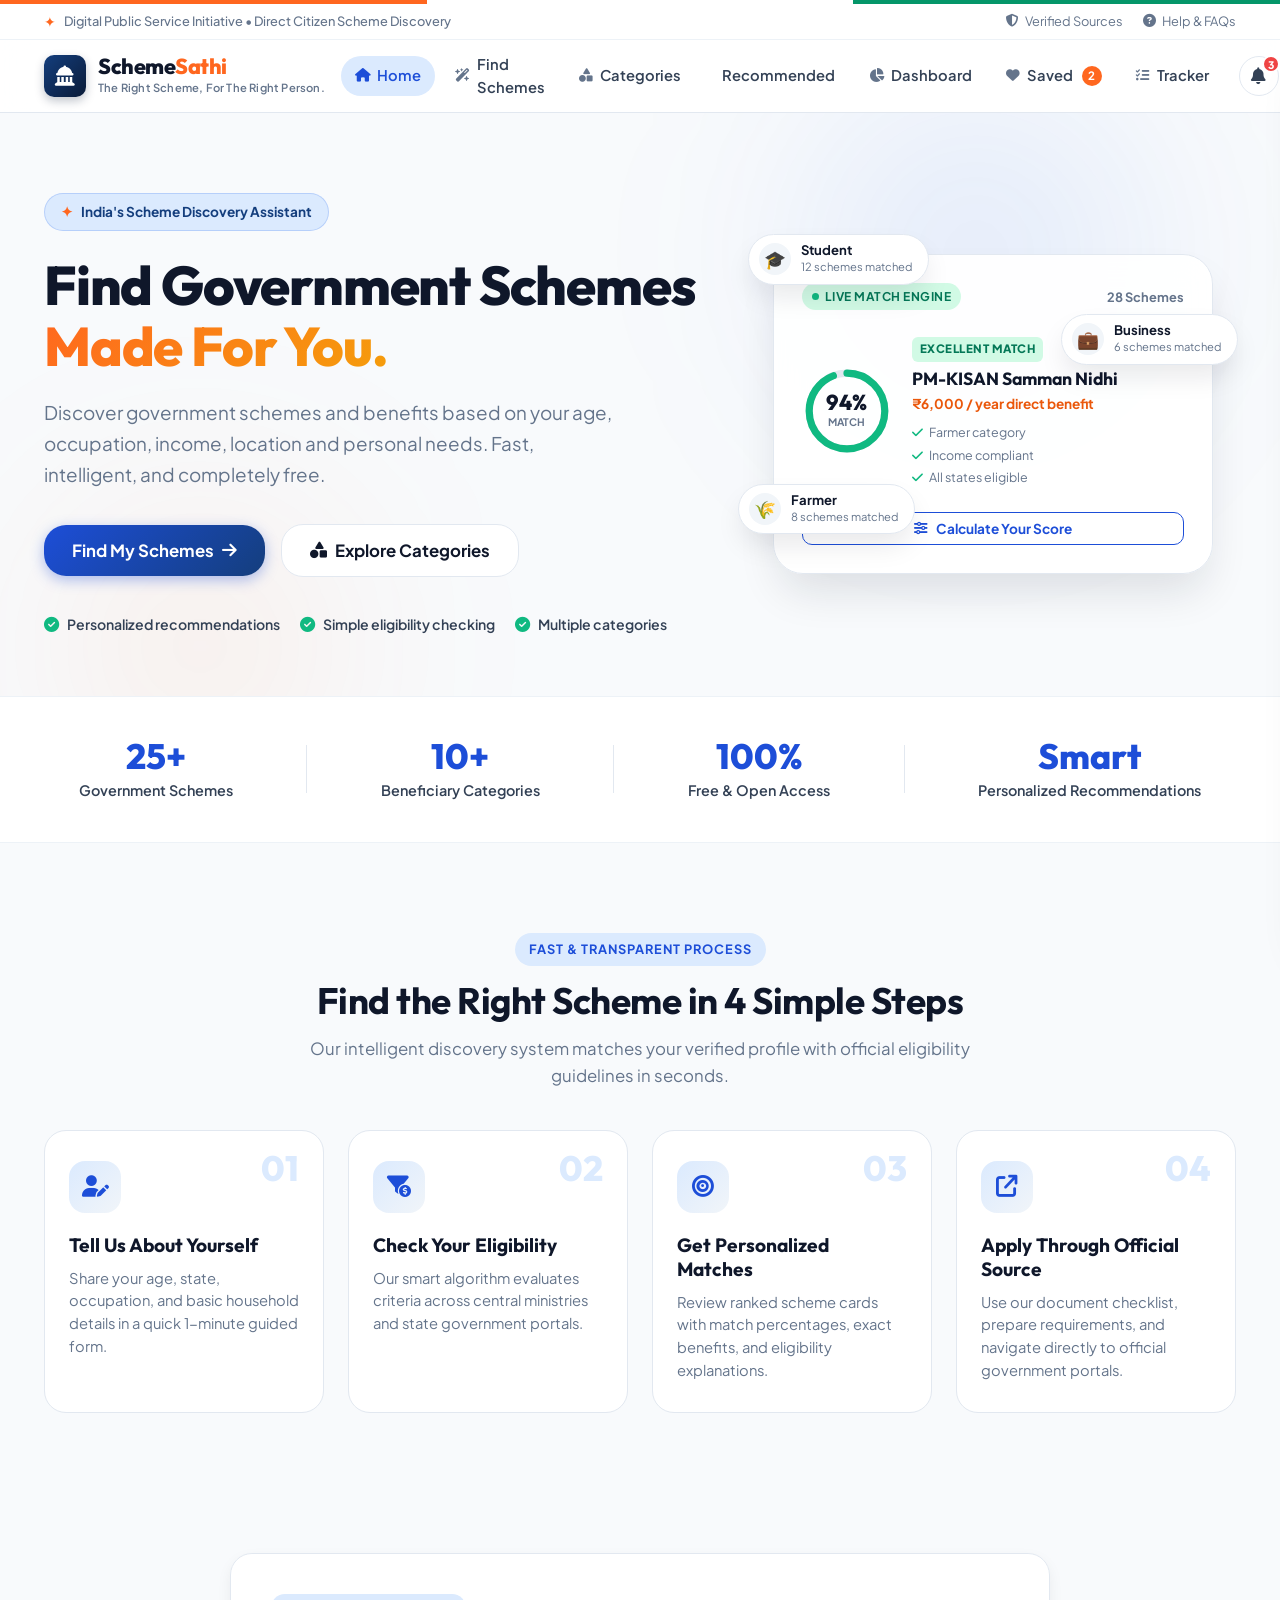
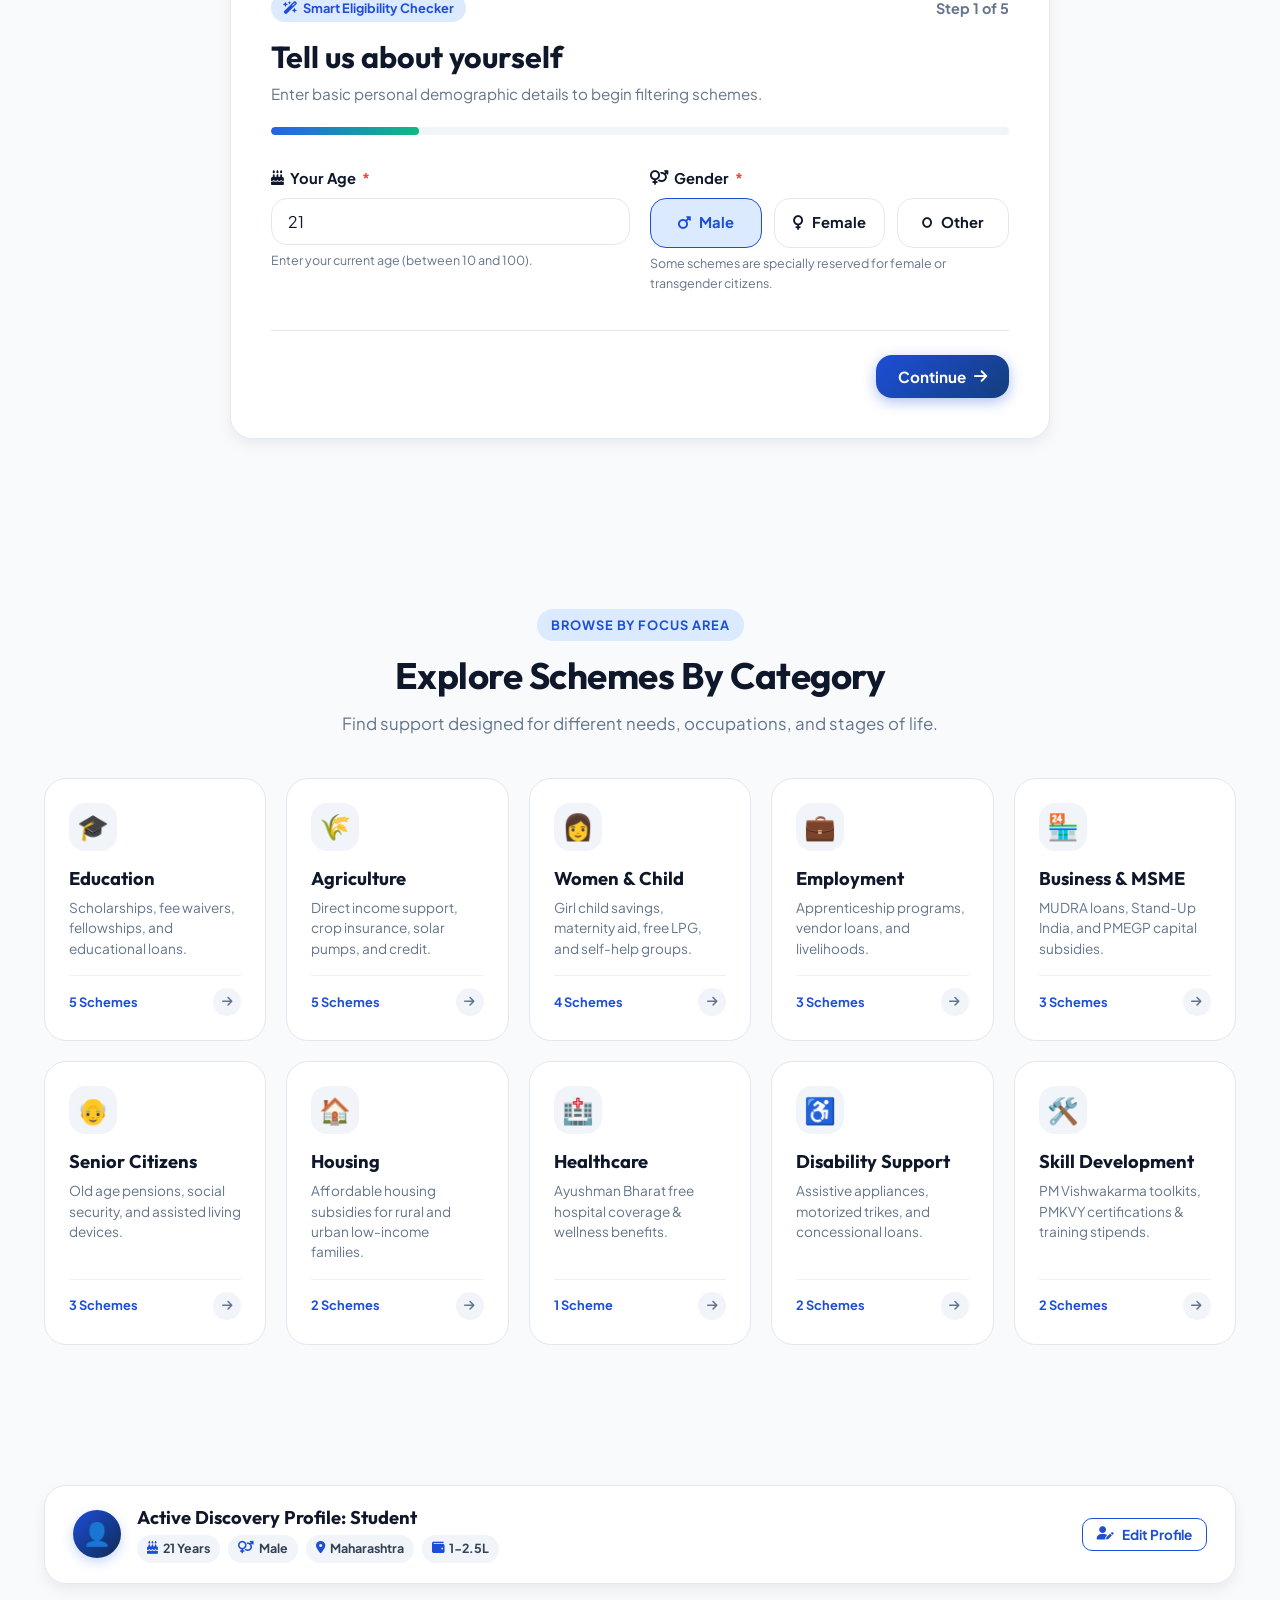
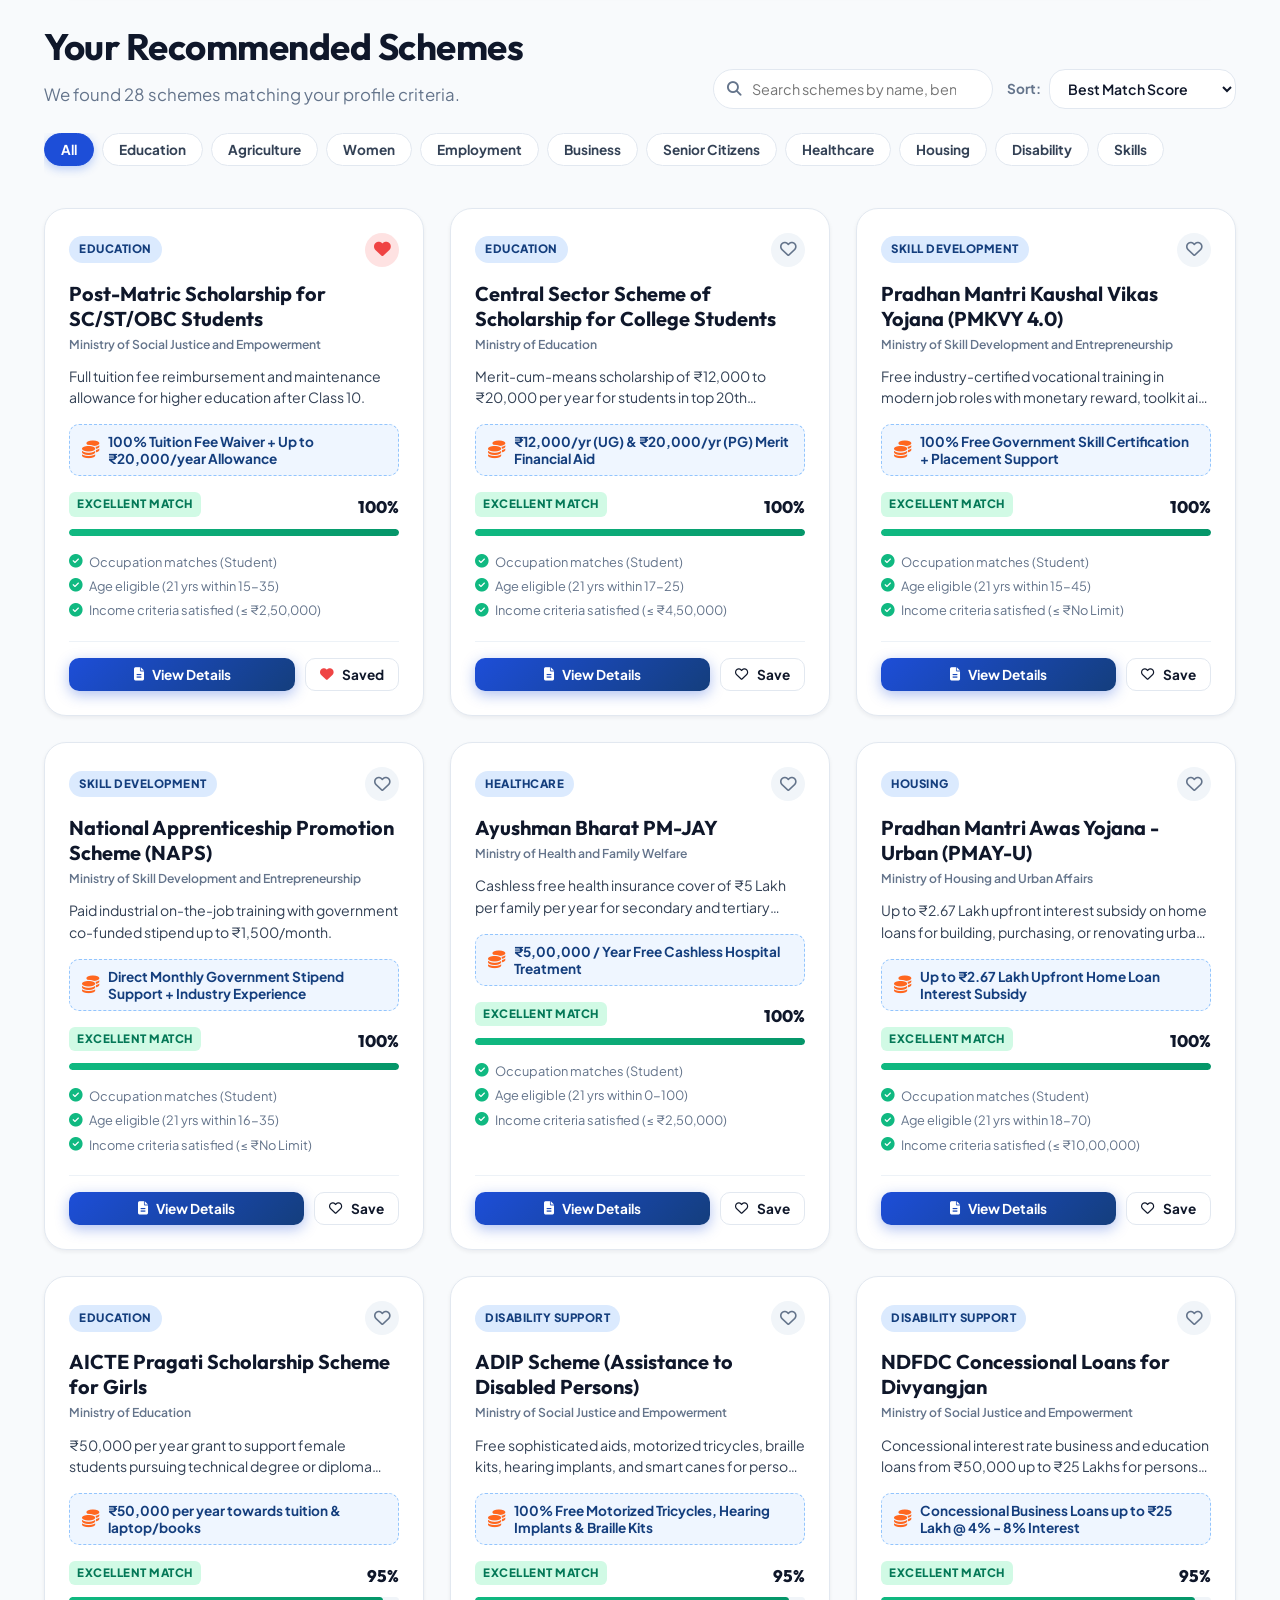
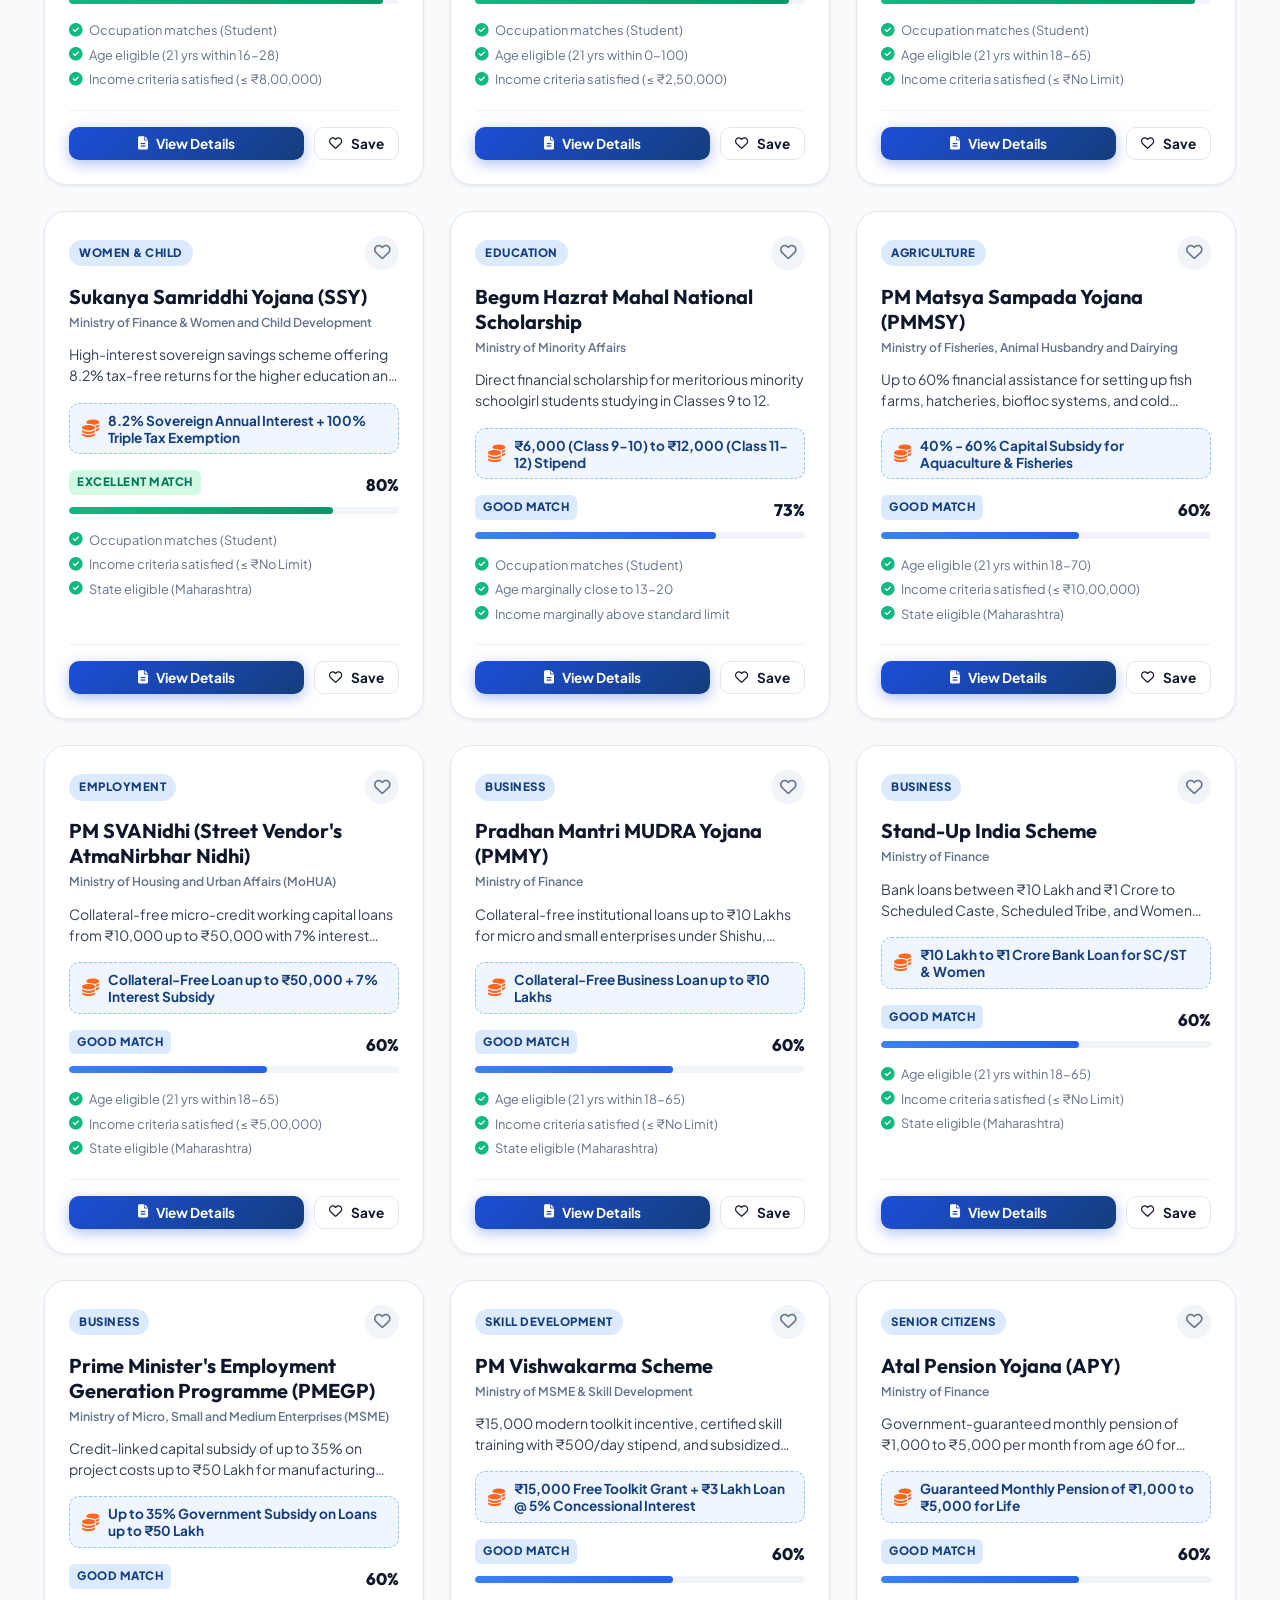
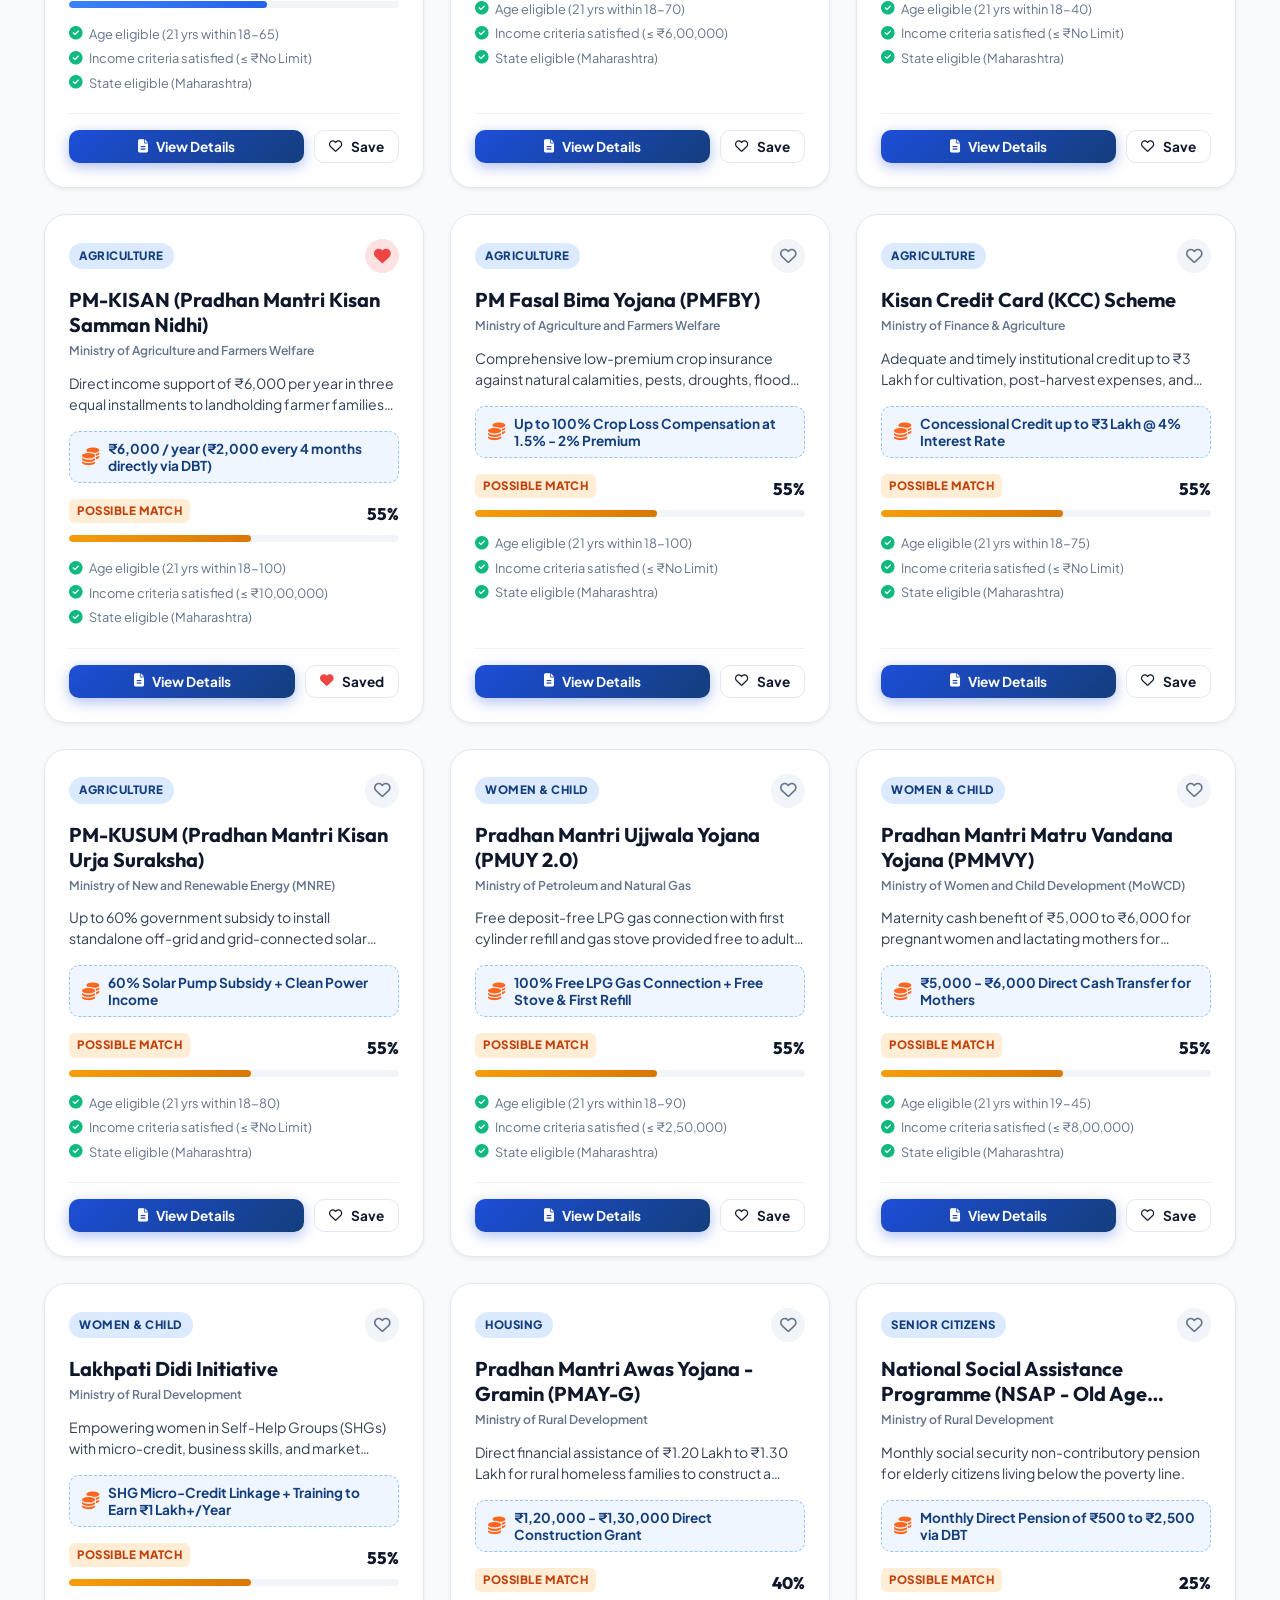
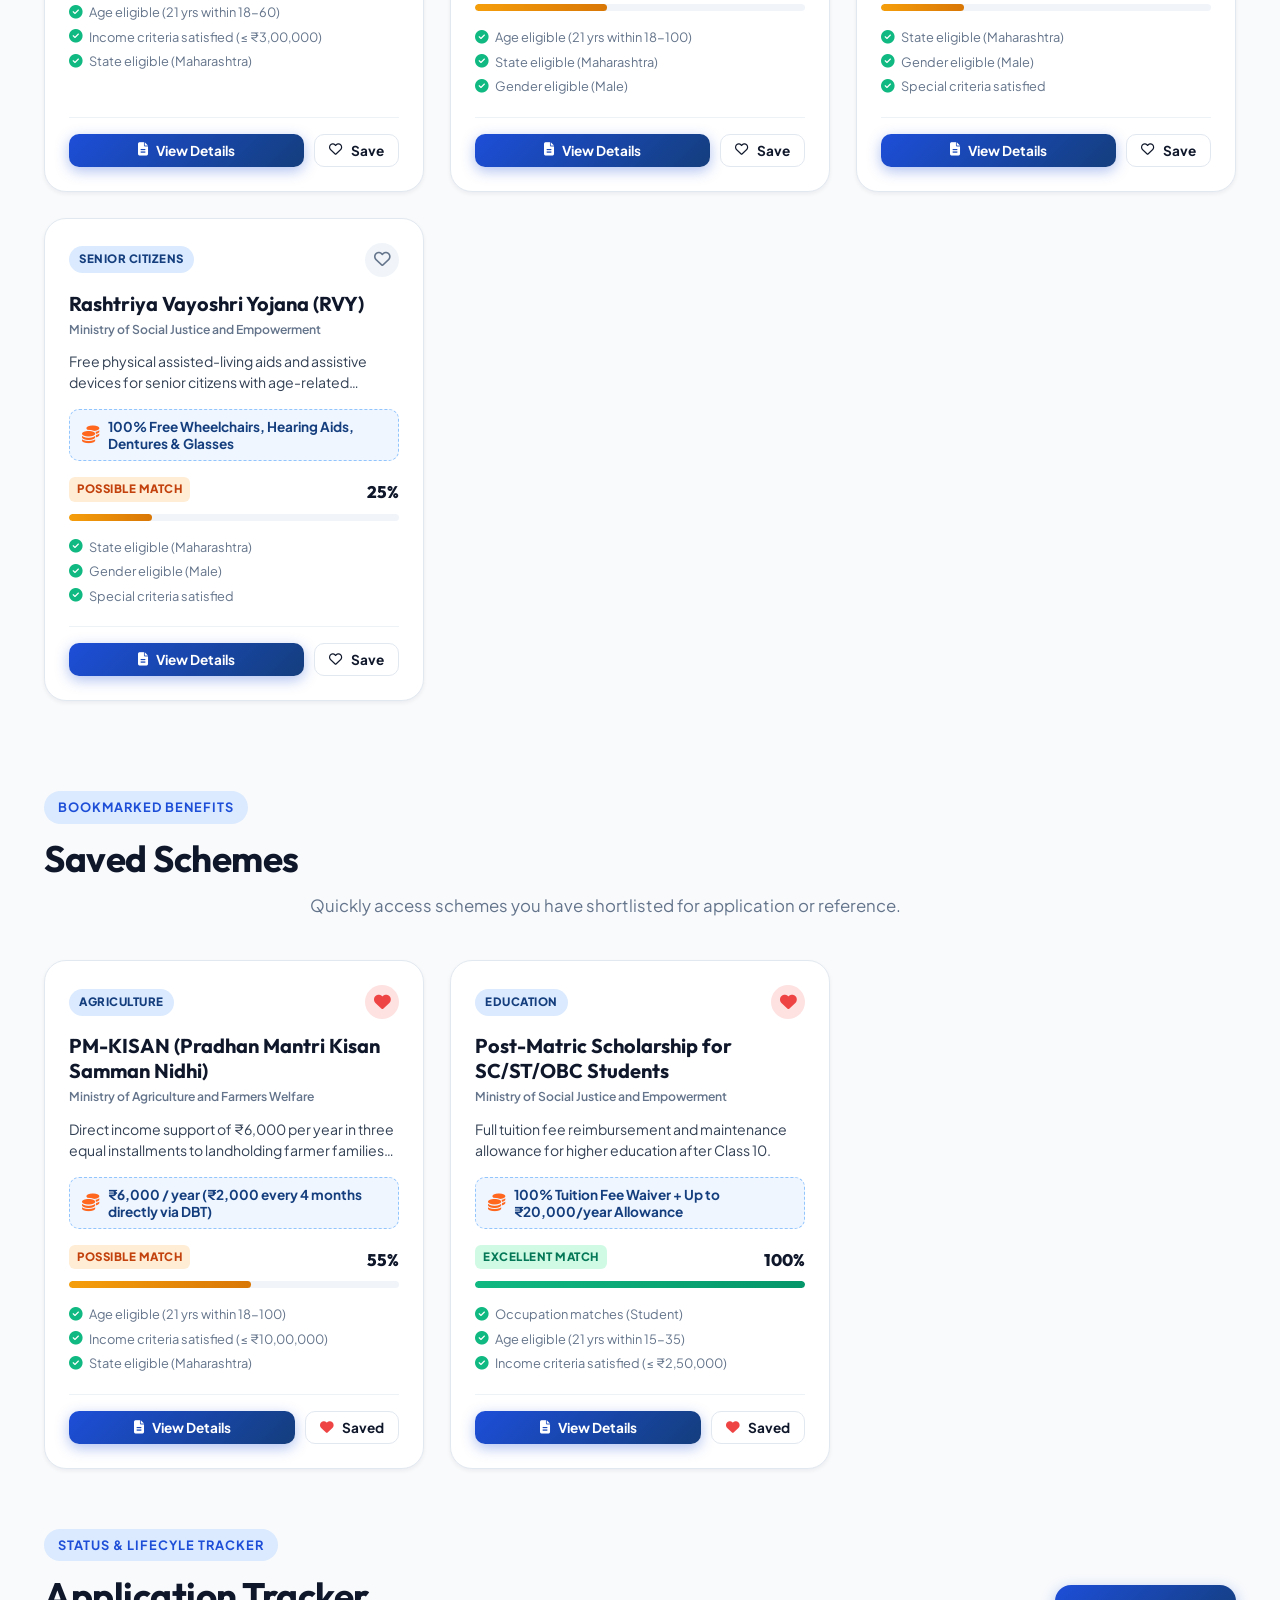
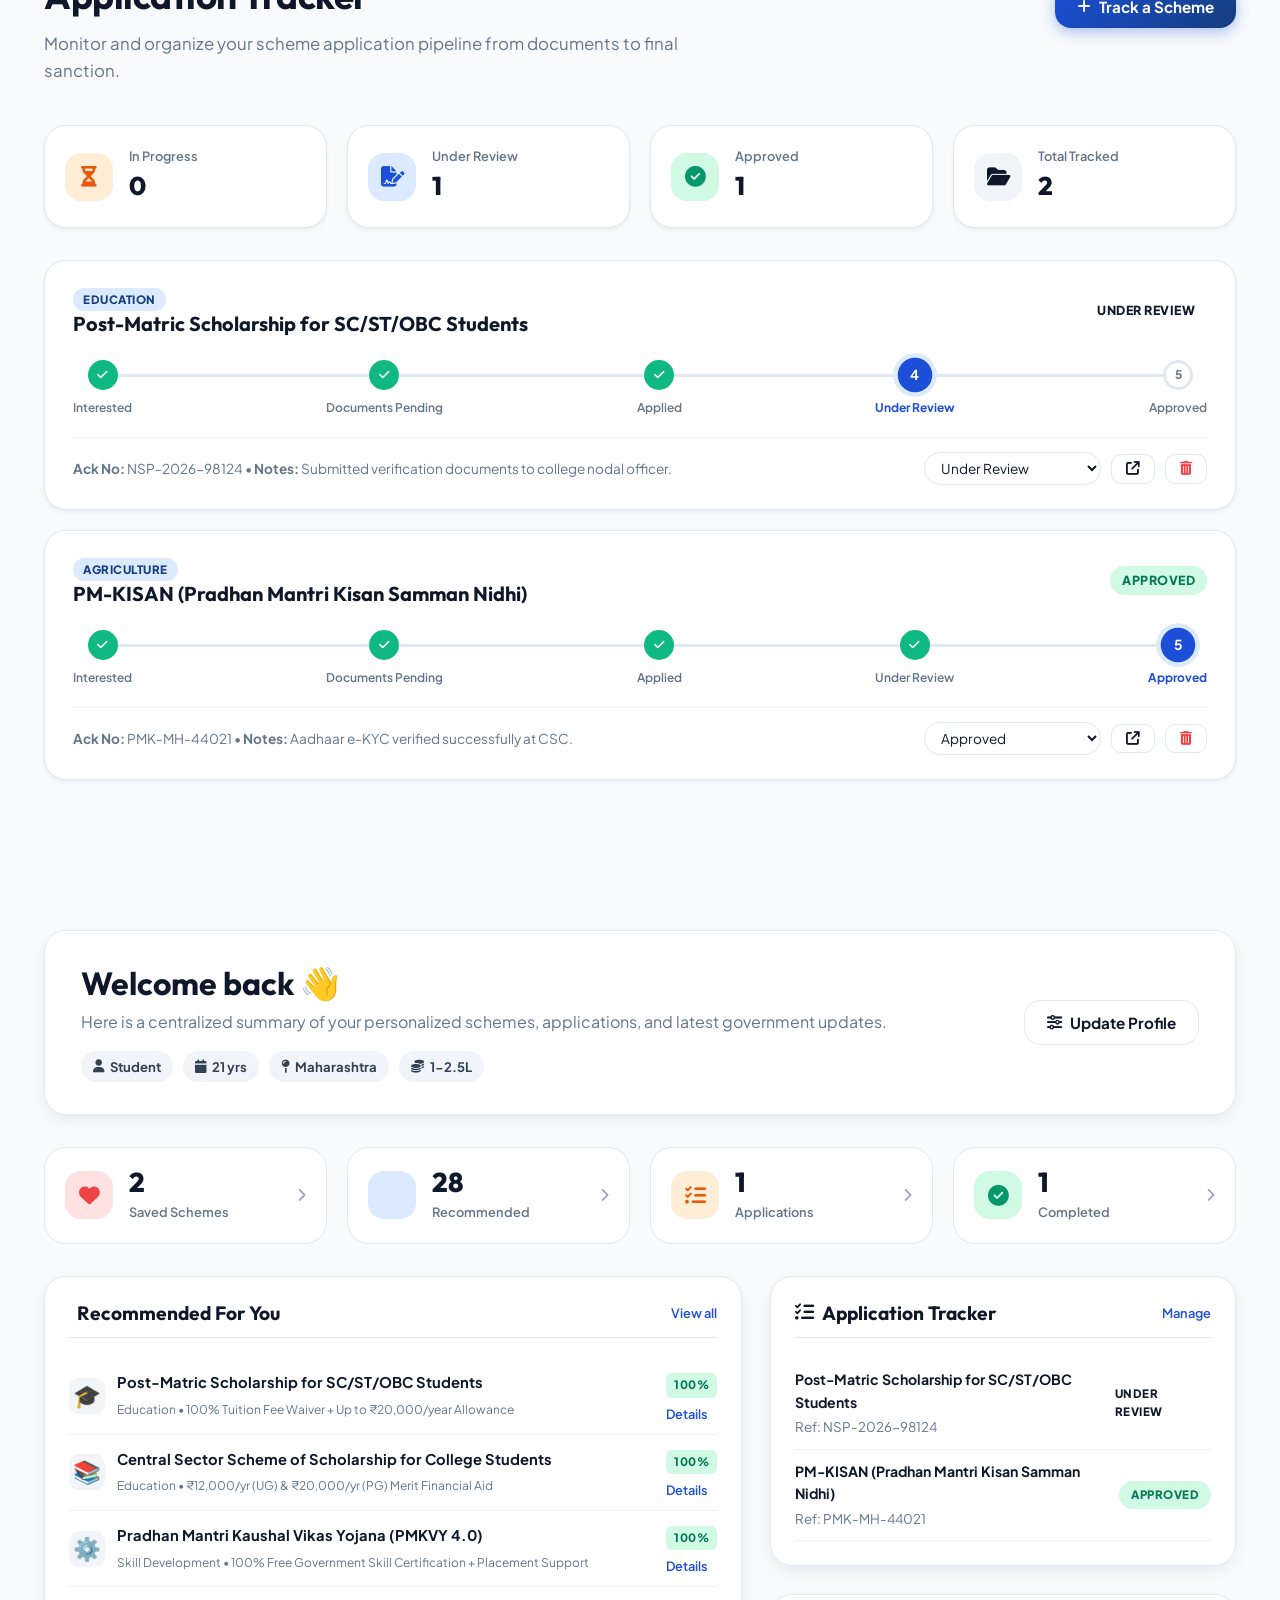
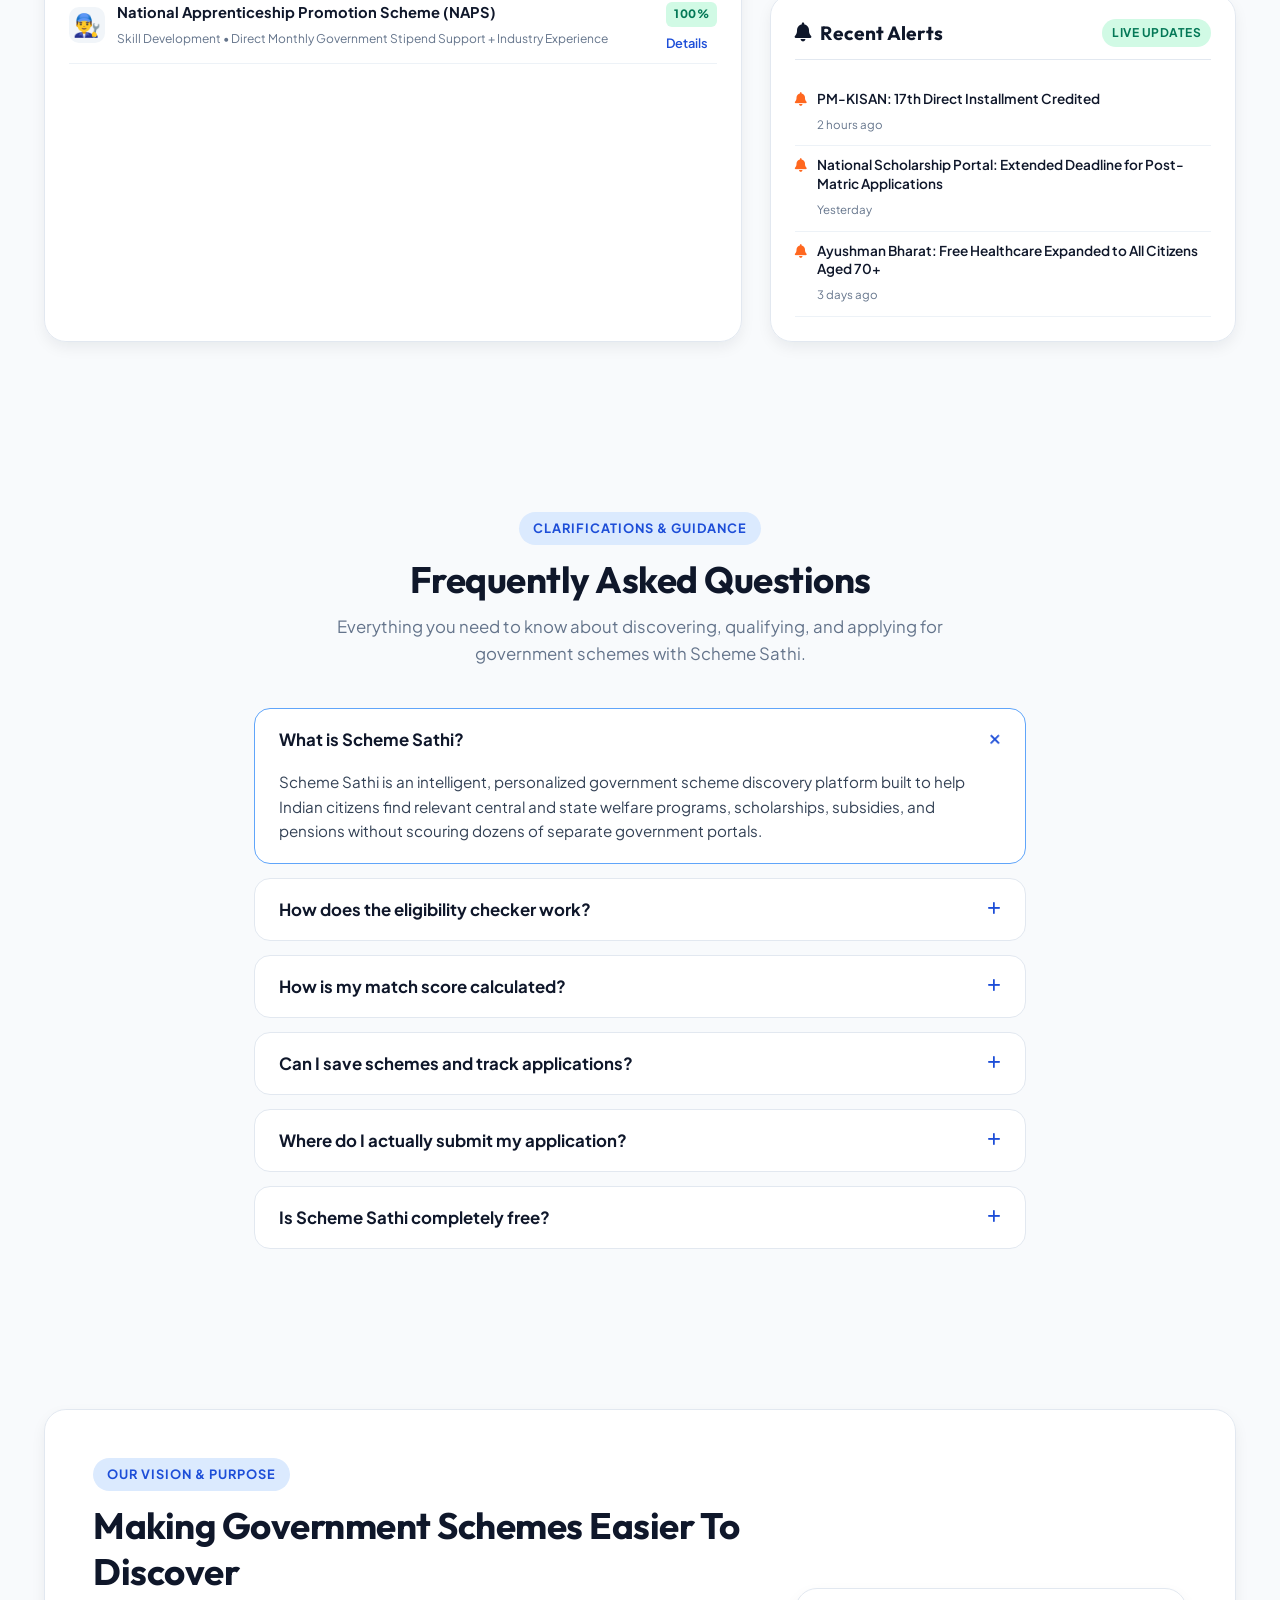
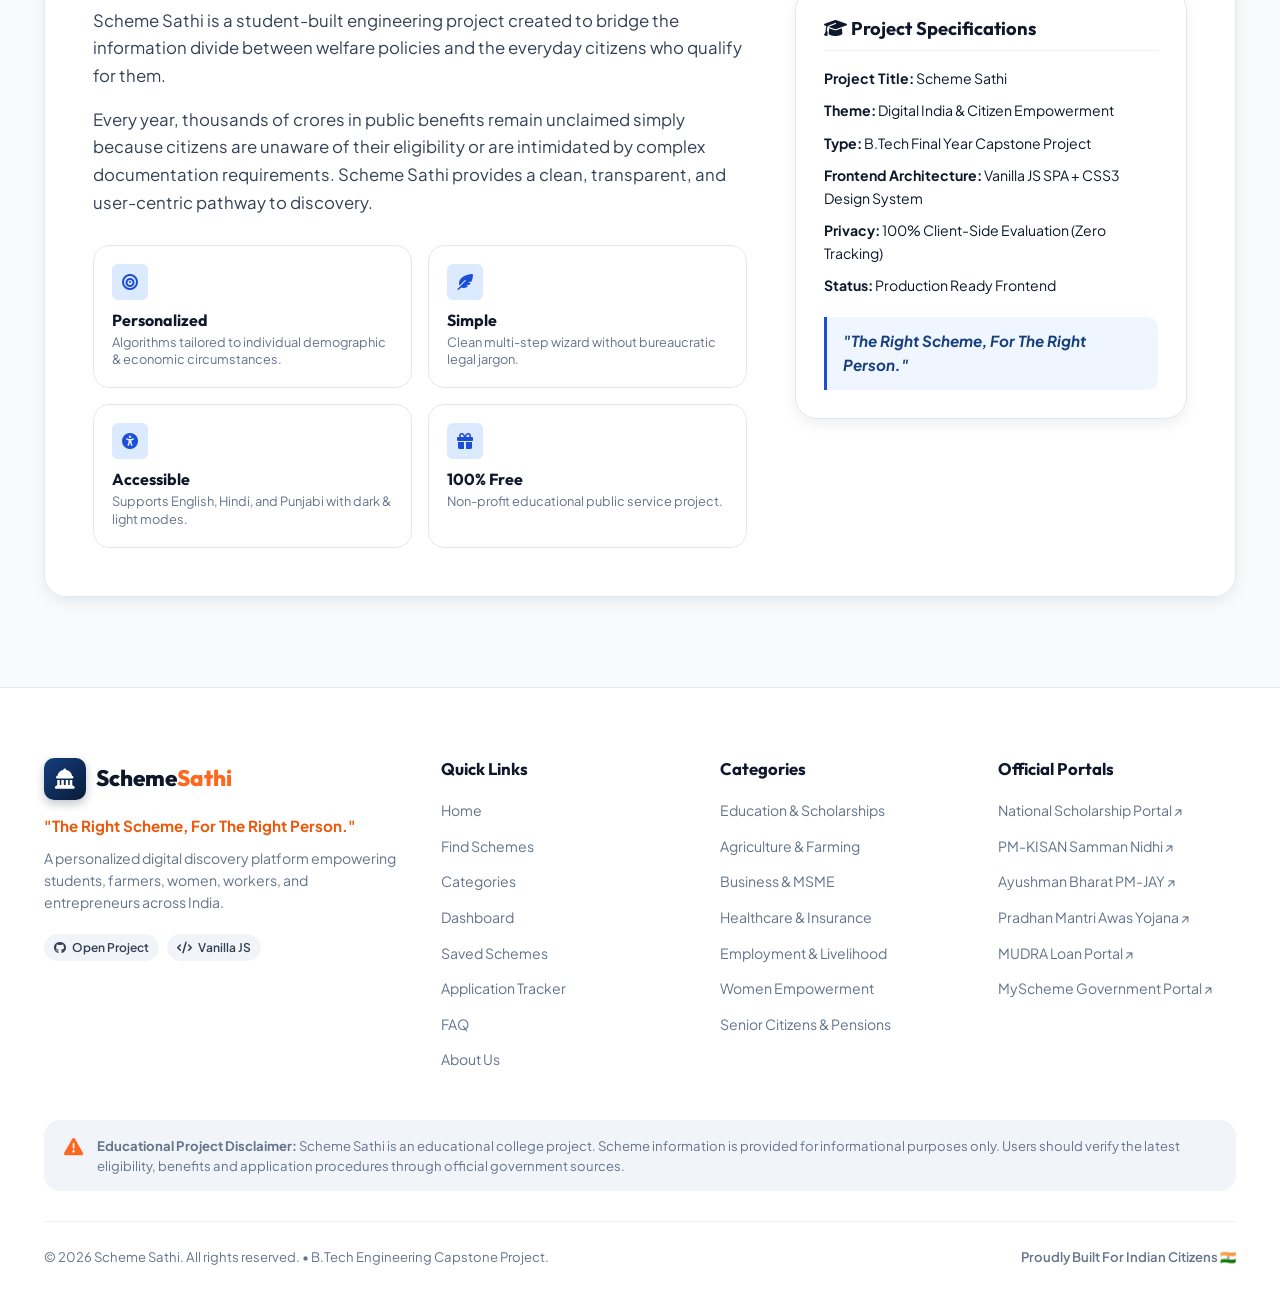
==== index.html @ e4b5d3ac "Add files via upload" ====
<!DOCTYPE html>
<html lang="en" data-theme="light">
<head>
    <meta charset="UTF-8">
    <meta name="viewport" content="width=device-width, initial-scale=1.0">
    <title>Scheme Sathi | The Right Scheme, For The Right Person</title>
    <meta name="description" content="Discover government schemes and benefits tailored to your age, occupation, income, and location. Free, instant, personalized scheme discovery for Indian citizens.">
    <link rel="icon" href="data:image/svg+xml,<svg xmlns=%22http://www.w3.org/2000/svg%22 viewBox=%220 0 100 100%22><text y=%22.9em%22 font-size=%2290%22>🏛️</text></svg>">

    <!-- Google Fonts -->
    <link rel="preconnect" href="https://fonts.googleapis.com">
    <link rel="preconnect" href="https://fonts.gstatic.com" crossorigin>
    <link href="https://fonts.googleapis.com/css2?family=Plus+Jakarta+Sans:ital,wght@0,300;0,400;0,500;0,600;0,700;0,800;1,400&family=Outfit:wght@500;600;700;800&display=swap" rel="stylesheet">

    <!-- Font Awesome 6.5.1 -->
    <link rel="stylesheet" href="https://cdnjs.cloudflare.com/ajax/libs/font-awesome/6.5.1/css/all.min.css">

    <!-- Stylesheet -->
    <link rel="stylesheet" href="style.css">
</head>
<body>

    <!-- Subtle Tricolor Top Stripe -->
    <div class="tricolor-stripe" aria-hidden="true">
        <div class="stripe saffron"></div>
        <div class="stripe white"></div>
        <div class="stripe green"></div>
    </div>

    <!-- Official Top Micro Bar -->
    <div class="top-micro-bar">
        <div class="container top-micro-content">
            <div class="gov-badge-text">
                <span class="emblem-dot">✦</span>
                <span data-i18n="topBarText">Digital Public Service Initiative • Direct Citizen Scheme Discovery</span>
            </div>
            <div class="top-micro-links">
                <a href="#about" class="micro-link" onclick="navigateTo('about')"><i class="fa-solid fa-shield-halved"></i> <span data-i18n="verifiedInfo">Verified Sources</span></a>
                <a href="#faq" class="micro-link" onclick="navigateTo('faq')"><i class="fa-solid fa-circle-question"></i> <span data-i18n="helpCenter">Help & FAQs</span></a>
            </div>
        </div>
    </div>

    <!-- Sticky Navigation Bar -->
    <header class="navbar-wrapper" id="mainNavbar">
        <div class="container navbar">
            <!-- Brand Logo -->
            <a href="#home" class="brand-logo" onclick="navigateTo('home')">
                <div class="logo-icon-wrap">
                    <i class="fa-solid fa-landmark-dome"></i>
                </div>
                <div class="brand-text-block">
                    <span class="brand-name">Scheme<span class="highlight-saffron">Sathi</span></span>
                    <span class="brand-motto" data-i18n="brandTagline">The Right Scheme, For The Right Person.</span>
                </div>
            </a>

            <!-- Desktop Nav Links -->
            <nav class="nav-links-wrap" id="navLinksWrap">
                <a href="#home" class="nav-link active" data-nav="home" onclick="navigateTo('home')">
                    <i class="fa-solid fa-house"></i> <span data-i18n="navHome">Home</span>
                </a>
                <a href="#wizard" class="nav-link" data-nav="wizard" onclick="navigateTo('wizard')">
                    <i class="fa-solid fa-wand-magic-sparkles"></i> <span data-i18n="navFind">Find Schemes</span>
                </a>
                <a href="#categories" class="nav-link" data-nav="categories" onclick="navigateTo('categories')">
                    <i class="fa-solid fa-shapes"></i> <span data-i18n="navCategories">Categories</span>
                </a>
                <a href="#recommendations" class="nav-link" data-nav="recommendations" onclick="navigateTo('recommendations')">
                    <i class="fa-solid fa-sparkles"></i> <span data-i18n="navRecommended">Recommended</span>
                </a>
                <a href="#dashboard" class="nav-link" data-nav="dashboard" onclick="navigateTo('dashboard')">
                    <i class="fa-solid fa-chart-pie"></i> <span data-i18n="navDashboard">Dashboard</span>
                </a>
                <a href="#saved" class="nav-link" data-nav="saved" onclick="navigateTo('saved')">
                    <i class="fa-solid fa-heart"></i> <span data-i18n="navSaved">Saved</span>
                    <span class="counter-badge" id="savedCountBadge" style="display: none;">0</span>
                </a>
                <a href="#tracker" class="nav-link" data-nav="tracker" onclick="navigateTo('tracker')">
                    <i class="fa-solid fa-list-check"></i> <span data-i18n="navTracker">Tracker</span>
                </a>
            </nav>

            <!-- Navbar Actions: Notifications, Language, Theme, CTA -->
            <div class="nav-actions-wrap">
                <!-- Notifications Bell -->
                <div class="notification-dropdown-wrapper">
                    <button class="icon-btn" id="notifBellBtn" title="Notifications" aria-label="Notifications" onclick="toggleNotificationPanel()">
                        <i class="fa-solid fa-bell"></i>
                        <span class="notif-badge" id="notifBadge">3</span>
                    </button>

                    <!-- Notifications Dropdown Drawer -->
                    <div class="notification-panel" id="notifPanel">
                        <div class="notif-header">
                            <h4 data-i18n="notifTitle">Notifications & Alerts</h4>
                            <button class="text-btn" id="clearNotifsBtn" onclick="markAllNotificationsRead()" data-i18n="markAllRead">Mark all read</button>
                        </div>
                        <div class="notif-list" id="notifList">
                            <!-- Dynamic Notifications -->
                        </div>
                    </div>
                </div>

                <!-- Language Switcher -->
                <div class="lang-dropdown-wrapper">
                    <button class="lang-selector-btn" id="langSelectorBtn" aria-label="Change Language" onclick="toggleLangMenu()">
                        <i class="fa-solid fa-globe"></i>
                        <span id="currentLangLabel">EN</span>
                        <i class="fa-solid fa-chevron-down caret-icon"></i>
                    </button>
                    <div class="lang-menu" id="langMenu">
                        <button class="lang-opt active" onclick="setLanguage('en')">English <span>(EN)</span></button>
                        <button class="lang-opt" onclick="setLanguage('hi')">हिन्दी <span>(HI)</span></button>
                        <button class="lang-opt" onclick="setLanguage('pa')">ਪੰਜਾਬੀ <span>(PA)</span></button>
                    </div>
                </div>

                <!-- Theme Toggle Button -->
                <button class="icon-btn theme-toggle-btn" id="themeToggleBtn" onclick="toggleTheme()" title="Toggle Dark/Light Mode" aria-label="Toggle Theme">
                    <i class="fa-solid fa-moon" id="themeIcon"></i>
                </button>

                <!-- Primary CTA Button -->
                <button class="btn btn-primary btn-nav-cta" onclick="startEligibilityWizard()">
                    <i class="fa-solid fa-magnifying-glass-chart"></i>
                    <span data-i18n="ctaFindMyScheme">Find My Scheme</span>
                </button>

                <!-- Mobile Hamburger Button -->
                <button class="mobile-menu-btn" id="mobileMenuBtn" aria-label="Open Navigation Menu" onclick="toggleMobileMenu()">
                    <i class="fa-solid fa-bars" id="mobileMenuIcon"></i>
                </button>
            </div>
        </div>

        <!-- Mobile Drawer Navigation -->
        <div class="mobile-drawer" id="mobileDrawer">
            <div class="mobile-drawer-links">
                <a href="#home" class="mob-link" onclick="mobileNavigateTo('home')"><i class="fa-solid fa-house"></i> <span data-i18n="navHome">Home</span></a>
                <a href="#wizard" class="mob-link" onclick="mobileNavigateTo('wizard')"><i class="fa-solid fa-wand-magic-sparkles"></i> <span data-i18n="navFind">Find Schemes</span></a>
                <a href="#categories" class="mob-link" onclick="mobileNavigateTo('categories')"><i class="fa-solid fa-shapes"></i> <span data-i18n="navCategories">Categories</span></a>
                <a href="#recommendations" class="mob-link" onclick="mobileNavigateTo('recommendations')"><i class="fa-solid fa-sparkles"></i> <span data-i18n="navRecommended">Recommended</span></a>
                <a href="#dashboard" class="mob-link" onclick="mobileNavigateTo('dashboard')"><i class="fa-solid fa-chart-pie"></i> <span data-i18n="navDashboard">Dashboard</span></a>
                <a href="#saved" class="mob-link" onclick="mobileNavigateTo('saved')"><i class="fa-solid fa-heart"></i> <span data-i18n="navSaved">Saved Schemes</span></a>
                <a href="#tracker" class="mob-link" onclick="mobileNavigateTo('tracker')"><i class="fa-solid fa-list-check"></i> <span data-i18n="navTracker">Application Tracker</span></a>
                <a href="#faq" class="mob-link" onclick="mobileNavigateTo('faq')"><i class="fa-solid fa-circle-question"></i> <span data-i18n="helpCenter">FAQ</span></a>
                <a href="#about" class="mob-link" onclick="mobileNavigateTo('about')"><i class="fa-solid fa-circle-info"></i> <span data-i18n="navAbout">About Us</span></a>
            </div>
            <div class="mobile-drawer-footer">
                <button class="btn btn-primary w-100" onclick="mobileNavigateTo('wizard')">
                    <i class="fa-solid fa-wand-magic-sparkles"></i> <span data-i18n="ctaFindMyScheme">Find My Scheme</span>
                </button>
            </div>
        </div>
        <div class="mobile-overlay" id="mobileOverlay" onclick="closeMobileMenu()"></div>
    </header>

    <!-- Main Container -->
    <main class="app-main-content">

        <!-- SECTION 1: HERO SECTION -->
        <section class="hero-section spa-section" id="homeSection">
            <div class="hero-ambient-glow glow-1"></div>
            <div class="hero-ambient-glow glow-2"></div>
            
            <div class="container hero-container">
                <!-- Left Hero Content -->
                <div class="hero-left-content">
                    <div class="hero-badge">
                        <span class="badge-sparkle">✦</span>
                        <span data-i18n="heroBadge">India's Scheme Discovery Assistant</span>
                    </div>

                    <h1 class="hero-title">
                        <span data-i18n="heroTitle1">Find Government Schemes</span><br>
                        <span class="accent-gradient" data-i18n="heroTitle2">Made For You.</span>
                    </h1>

                    <p class="hero-description" data-i18n="heroDesc">
                        Discover government schemes and benefits based on your age, occupation, income, location and personal needs. Fast, intelligent, and completely free.
                    </p>

                    <div class="hero-cta-buttons">
                        <button class="btn btn-primary btn-lg shadow-lift" onclick="startEligibilityWizard()">
                            <span data-i18n="heroBtnFind">Find My Schemes</span>
                            <i class="fa-solid fa-arrow-right"></i>
                        </button>
                        <button class="btn btn-secondary btn-lg" onclick="navigateTo('categories')">
                            <i class="fa-solid fa-shapes"></i>
                            <span data-i18n="heroBtnExplore">Explore Categories</span>
                        </button>
                    </div>

                    <!-- Trust Checkpoints -->
                    <div class="hero-checkpoints">
                        <div class="checkpoint-item">
                            <i class="fa-solid fa-circle-check"></i>
                            <span data-i18n="checkPoint1">Personalized recommendations</span>
                        </div>
                        <div class="checkpoint-item">
                            <i class="fa-solid fa-circle-check"></i>
                            <span data-i18n="checkPoint2">Simple eligibility checking</span>
                        </div>
                        <div class="checkpoint-item">
                            <i class="fa-solid fa-circle-check"></i>
                            <span data-i18n="checkPoint3">Multiple categories</span>
                        </div>
                    </div>
                </div>

                <!-- Right Hero Visual with Floating Dashboard Cards -->
                <div class="hero-right-visual">
                    <div class="visual-card-stage">
                        <!-- Main Hero Showcase Card -->
                        <div class="showcase-main-card glass-panel">
                            <div class="showcase-header">
                                <div class="badge-tag live-badge">
                                    <span class="pulsing-dot"></span> <span data-i18n="liveMatchTag">Live Match Engine</span>
                                </div>
                                <span class="scheme-count-tag" id="heroTotalCountTag">28 Schemes</span>
                            </div>

                            <div class="showcase-body">
                                <div class="score-ring-wrap">
                                    <div class="score-gauge">
                                        <svg viewBox="0 0 100 100" class="gauge-svg">
                                            <circle cx="50" cy="50" r="42" class="gauge-track"></circle>
                                            <circle cx="50" cy="50" r="42" class="gauge-progress"></circle>
                                        </svg>
                                        <div class="gauge-number">
                                            <span class="val">94%</span>
                                            <span class="lbl" data-i18n="scoreMatchLbl">Match</span>
                                        </div>
                                    </div>
                                </div>

                                <div class="showcase-info">
                                    <span class="match-rating-badge excellent" data-i18n="excellentMatch">Excellent Match</span>
                                    <h3 class="matched-scheme-title">PM-KISAN Samman Nidhi</h3>
                                    <p class="matched-scheme-benefit">₹6,000 / year direct benefit</p>
                                    <div class="matched-reasons">
                                        <span><i class="fa-solid fa-check"></i> Farmer category</span>
                                        <span><i class="fa-solid fa-check"></i> Income compliant</span>
                                        <span><i class="fa-solid fa-check"></i> All states eligible</span>
                                    </div>
                                </div>
                            </div>

                            <div class="showcase-footer">
                                <button class="btn btn-sm btn-outline-primary w-100" onclick="startEligibilityWizard()">
                                    <i class="fa-solid fa-sliders"></i> <span data-i18n="checkOwnScore">Calculate Your Score</span>
                                </button>
                            </div>
                        </div>

                        <!-- Floating Micro Card 1: Student -->
                        <div class="floating-bubble-card bubble-1 float-anim-1">
                            <div class="bubble-icon student-icon">🎓</div>
                            <div class="bubble-text">
                                <strong>Student</strong>
                                <span>12 schemes matched</span>
                            </div>
                        </div>

                        <!-- Floating Micro Card 2: Farmer -->
                        <div class="floating-bubble-card bubble-2 float-anim-2">
                            <div class="bubble-icon farmer-icon">🌾</div>
                            <div class="bubble-text">
                                <strong>Farmer</strong>
                                <span>8 schemes matched</span>
                            </div>
                        </div>

                        <!-- Floating Micro Card 3: Business -->
                        <div class="floating-bubble-card bubble-3 float-anim-3">
                            <div class="bubble-icon business-icon">💼</div>
                            <div class="bubble-text">
                                <strong>Business</strong>
                                <span>6 schemes matched</span>
                            </div>
                        </div>
                    </div>
                </div>
            </div>
        </section>

        <!-- TRUST & STATISTICS STRIP -->
        <section class="stats-strip-section">
            <div class="container stats-grid">
                <div class="stat-card">
                    <div class="stat-number">25+</div>
                    <div class="stat-label" data-i18n="statSchemes">Government Schemes</div>
                </div>
                <div class="stat-divider"></div>
                <div class="stat-card">
                    <div class="stat-number">10+</div>
                    <div class="stat-label" data-i18n="statCategories">Beneficiary Categories</div>
                </div>
                <div class="stat-divider"></div>
                <div class="stat-card">
                    <div class="stat-number">100%</div>
                    <div class="stat-label" data-i18n="statFree">Free & Open Access</div>
                </div>
                <div class="stat-divider"></div>
                <div class="stat-card">
                    <div class="stat-number">Smart</div>
                    <div class="stat-label" data-i18n="statPersonalized">Personalized Recommendations</div>
                </div>
            </div>
        </section>

        <!-- HOW IT WORKS SECTION -->
        <section class="how-it-works-section" id="howItWorksSection">
            <div class="container">
                <div class="section-header text-center">
                    <div class="section-subtitle-tag" data-i18n="howItWorksTag">Fast & Transparent Process</div>
                    <h2 class="section-title" data-i18n="howItWorksTitle">Find the Right Scheme in 4 Simple Steps</h2>
                    <p class="section-desc" data-i18n="howItWorksDesc">Our intelligent discovery system matches your verified profile with official eligibility guidelines in seconds.</p>
                </div>

                <div class="steps-grid">
                    <!-- Step 01 -->
                    <div class="step-card">
                        <div class="step-card-num">01</div>
                        <div class="step-icon-wrap">
                            <i class="fa-solid fa-user-pen"></i>
                        </div>
                        <h3 class="step-title" data-i18n="step1Title">Tell Us About Yourself</h3>
                        <p class="step-desc" data-i18n="step1Desc">Share your age, state, occupation, and basic household details in a quick 1-minute guided form.</p>
                    </div>

                    <!-- Step 02 -->
                    <div class="step-card">
                        <div class="step-card-num">02</div>
                        <div class="step-icon-wrap">
                            <i class="fa-solid fa-filter-circle-dollar"></i>
                        </div>
                        <h3 class="step-title" data-i18n="step2Title">Check Your Eligibility</h3>
                        <p class="step-desc" data-i18n="step2Desc">Our smart algorithm evaluates criteria across central ministries and state government portals.</p>
                    </div>

                    <!-- Step 03 -->
                    <div class="step-card">
                        <div class="step-card-num">03</div>
                        <div class="step-icon-wrap">
                            <i class="fa-solid fa-bullseye"></i>
                        </div>
                        <h3 class="step-title" data-i18n="step3Title">Get Personalized Matches</h3>
                        <p class="step-desc" data-i18n="step3Desc">Review ranked scheme cards with match percentages, exact benefits, and eligibility explanations.</p>
                    </div>

                    <!-- Step 04 -->
                    <div class="step-card">
                        <div class="step-card-num">04</div>
                        <div class="step-icon-wrap">
                            <i class="fa-solid fa-arrow-up-right-from-square"></i>
                        </div>
                        <h3 class="step-title" data-i18n="step4Title">Apply Through Official Source</h3>
                        <p class="step-desc" data-i18n="step4Desc">Use our document checklist, prepare requirements, and navigate directly to official government portals.</p>
                    </div>
                </div>
            </div>
        </section>

        <!-- SECTION 2: ELIGIBILITY WIZARD ("Find My Scheme") -->
        <section class="wizard-section spa-section" id="wizardSection">
            <div class="container">
                <div class="wizard-card-wrapper glass-panel">
                    
                    <!-- Wizard Header -->
                    <div class="wizard-header">
                        <div class="wizard-top-meta">
                            <div class="wizard-tag">
                                <i class="fa-solid fa-wand-magic-sparkles"></i>
                                <span data-i18n="wizardBadge">Smart Eligibility Checker</span>
                            </div>
                            <div class="wizard-step-counter" id="wizardStepIndicator">Step 1 of 5</div>
                        </div>

                        <h2 class="wizard-title" id="wizardStepTitle">Tell us about yourself</h2>
                        <p class="wizard-subtitle" id="wizardStepSubtitle">Enter basic personal demographic details to begin filtering schemes.</p>

                        <!-- Progress Bar -->
                        <div class="wizard-progress-track">
                            <div class="wizard-progress-bar" id="wizardProgressBar" style="width: 20%;"></div>
                        </div>
                    </div>

                    <!-- Form Wizard Body -->
                    <form id="schemeWizardForm" onsubmit="handleWizardSubmit(event)" novalidate>
                        
                        <!-- STEP 1: Personal (Age & Gender) -->
                        <div class="wizard-step-panel active" id="wizardStep1">
                            <div class="form-grid-2">
                                <div class="form-group">
                                    <label for="inputAge" class="form-label">
                                        <i class="fa-solid fa-cake-candles"></i> <span data-i18n="labelAge">Your Age</span> <span class="req">*</span>
                                    </label>
                                    <div class="input-with-icon">
                                        <input type="number" id="inputAge" class="form-control" placeholder="e.g. 21" min="10" max="100" required>
                                    </div>
                                    <small class="form-hint" data-i18n="hintAge">Enter your current age (between 10 and 100).</small>
                                    <div class="invalid-feedback" id="ageError">Please enter a valid age between 10 and 100.</div>
                                </div>

                                <div class="form-group">
                                    <label class="form-label">
                                        <i class="fa-solid fa-venus-mars"></i> <span data-i18n="labelGender">Gender</span> <span class="req">*</span>
                                    </label>
                                    <div class="gender-radio-group">
                                        <label class="gender-pill">
                                            <input type="radio" name="gender" value="Male" checked>
                                            <span class="pill-content"><i class="fa-solid fa-mars"></i> Male</span>
                                        </label>
                                        <label class="gender-pill">
                                            <input type="radio" name="gender" value="Female">
                                            <span class="pill-content"><i class="fa-solid fa-venus"></i> Female</span>
                                        </label>
                                        <label class="gender-pill">
                                            <input type="radio" name="gender" value="Other">
                                            <span class="pill-content"><i class="fa-solid fa-genderless"></i> Other</span>
                                        </label>
                                    </div>
                                    <small class="form-hint" data-i18n="hintGender">Some schemes are specially reserved for female or transgender citizens.</small>
                                </div>
                            </div>
                        </div>

                        <!-- STEP 2: Location (State & District) -->
                        <div class="wizard-step-panel" id="wizardStep2">
                            <div class="form-grid-2">
                                <div class="form-group">
                                    <label for="selectState" class="form-label">
                                        <i class="fa-solid fa-map-location-dot"></i> <span data-i18n="labelState">State / Union Territory</span> <span class="req">*</span>
                                    </label>
                                    <select id="selectState" class="form-control" required onchange="handleStateChange()">
                                        <option value="">-- Select Your State --</option>
                                    </select>
                                    <small class="form-hint" data-i18n="hintState">Select your state of domicile/residence.</small>
                                    <div class="invalid-feedback" id="stateError">Please select your state.</div>
                                </div>

                                <div class="form-group">
                                    <label for="inputDistrict" class="form-label">
                                        <i class="fa-solid fa-city"></i> <span data-i18n="labelDistrict">District / City</span>
                                    </label>
                                    <input type="text" id="inputDistrict" class="form-control" placeholder="e.g. Pune, Ludhiana, Lucknow">
                                    <small class="form-hint" data-i18n="hintDistrict">District helps find localized district-level benefits.</small>
                                </div>
                            </div>

                            <div class="form-group mt-3">
                                <label class="form-label">
                                    <i class="fa-solid fa-tree"></i> <span data-i18n="labelAreaType">Area of Residence</span>
                                </label>
                                <div class="gender-radio-group">
                                    <label class="gender-pill">
                                        <input type="radio" name="areaType" value="Rural" checked>
                                        <span class="pill-content"><i class="fa-solid fa-wheat-awn"></i> Rural</span>
                                    </label>
                                    <label class="gender-pill">
                                        <input type="radio" name="areaType" value="Urban">
                                        <span class="pill-content"><i class="fa-solid fa-building"></i> Urban</span>
                                    </label>
                                    <label class="gender-pill">
                                        <input type="radio" name="areaType" value="Semi-Urban">
                                        <span class="pill-content"><i class="fa-solid fa-shop"></i> Semi-Urban</span>
                                    </label>
                                </div>
                            </div>
                        </div>

                        <!-- STEP 3: Occupation -->
                        <div class="wizard-step-panel" id="wizardStep3">
                            <label class="form-label mb-2">
                                <i class="fa-solid fa-briefcase"></i> <span data-i18n="labelOccupation">What best describes your current occupation?</span> <span class="req">*</span>
                            </label>
                            
                            <div class="occupation-cards-grid">
                                <label class="occ-card">
                                    <input type="radio" name="occupation" value="Student" checked onchange="handleOccupationChange()">
                                    <div class="occ-content">
                                        <span class="occ-emoji">🎓</span>
                                        <div class="occ-title" data-i18n="occStudent">Student</div>
                                        <div class="occ-desc">School, College, University or Vocational studies</div>
                                    </div>
                                </label>

                                <label class="occ-card">
                                    <input type="radio" name="occupation" value="Farmer" onchange="handleOccupationChange()">
                                    <div class="occ-content">
                                        <span class="occ-emoji">🌾</span>
                                        <div class="occ-title" data-i18n="occFarmer">Farmer</div>
                                        <div class="occ-desc">Cultivators, agricultural workers, dairy, allied</div>
                                    </div>
                                </label>

                                <label class="occ-card">
                                    <input type="radio" name="occupation" value="Job Seeker" onchange="handleOccupationChange()">
                                    <div class="occ-content">
                                        <span class="occ-emoji">👨‍💼</span>
                                        <div class="occ-title" data-i18n="occJobSeeker">Job Seeker</div>
                                        <div class="occ-desc">Actively seeking formal or informal employment</div>
                                    </div>
                                </label>

                                <label class="occ-card">
                                    <input type="radio" name="occupation" value="Business Owner" onchange="handleOccupationChange()">
                                    <div class="occ-content">
                                        <span class="occ-emoji">🏪</span>
                                        <div class="occ-title" data-i18n="occBusiness">Business Owner</div>
                                        <div class="occ-desc">Micro, Small or Medium enterprises & startups</div>
                                    </div>
                                </label>

                                <label class="occ-card">
                                    <input type="radio" name="occupation" value="Self Employed" onchange="handleOccupationChange()">
                                    <div class="occ-content">
                                        <span class="occ-emoji">🧑‍💻</span>
                                        <div class="occ-title" data-i18n="occSelfEmployed">Self Employed</div>
                                        <div class="occ-desc">Freelancers, consultants, professionals, drivers</div>
                                    </div>
                                </label>

                                <label class="occ-card">
                                    <input type="radio" name="occupation" value="Worker" onchange="handleOccupationChange()">
                                    <div class="occ-content">
                                        <span class="occ-emoji">🧑‍🔧</span>
                                        <div class="occ-title" data-i18n="occWorker">Worker / Artisan</div>
                                        <div class="occ-desc">Craftspeople, daily wage, factory, street vendors</div>
                                    </div>
                                </label>

                                <label class="occ-card">
                                    <input type="radio" name="occupation" value="Homemaker" onchange="handleOccupationChange()">
                                    <div class="occ-content">
                                        <span class="occ-emoji">🏠</span>
                                        <div class="occ-title" data-i18n="occHomemaker">Homemaker</div>
                                        <div class="occ-desc">Managing home, women care, domestic support</div>
                                    </div>
                                </label>

                                <label class="occ-card">
                                    <input type="radio" name="occupation" value="Senior Citizen" onchange="handleOccupationChange()">
                                    <div class="occ-content">
                                        <span class="occ-emoji">👴</span>
                                        <div class="occ-title" data-i18n="occSenior">Senior Citizen</div>
                                        <div class="occ-desc">Aged 60+ years, retired or elderly citizens</div>
                                    </div>
                                </label>

                                <label class="occ-card">
                                    <input type="radio" name="occupation" value="Other" onchange="handleOccupationChange()">
                                    <div class="occ-content">
                                        <span class="occ-emoji">👥</span>
                                        <div class="occ-title" data-i18n="occOther">Other Citizen</div>
                                        <div class="occ-desc">General citizens seeking welfare programs</div>
                                    </div>
                                </label>
                            </div>
                        </div>

                        <!-- STEP 4: Financial Information -->
                        <div class="wizard-step-panel" id="wizardStep4">
                            <div class="form-group mb-4">
                                <label class="form-label">
                                    <i class="fa-solid fa-indian-rupee-sign"></i> <span data-i18n="labelIncome">Annual Family Income</span> <span class="req">*</span>
                                </label>
                                <div class="income-options-grid">
                                    <label class="income-pill">
                                        <input type="radio" name="incomeBracket" value="<1L" checked>
                                        <div class="pill-inner">
                                            <span class="income-badge">Low / BPL</span>
                                            <strong>Below ₹1 Lakh</strong>
                                            <small>&lt; ₹1,00,000 / year</small>
                                        </div>
                                    </label>

                                    <label class="income-pill">
                                        <input type="radio" name="incomeBracket" value="1-2.5L">
                                        <div class="pill-inner">
                                            <span class="income-badge">Lower Middle</span>
                                            <strong>₹1 – ₹2.5 Lakh</strong>
                                            <small>Eligible for most scholarships</small>
                                        </div>
                                    </label>

                                    <label class="income-pill">
                                        <input type="radio" name="incomeBracket" value="2.5-5L">
                                        <div class="pill-inner">
                                            <span class="income-badge">Middle</span>
                                            <strong>₹2.5 – ₹5 Lakh</strong>
                                            <small>Qualifies for credit & subsidies</small>
                                        </div>
                                    </label>

                                    <label class="income-pill">
                                        <input type="radio" name="incomeBracket" value="5-10L">
                                        <div class="pill-inner">
                                            <span class="income-badge">Upper Middle</span>
                                            <strong>₹5 – ₹10 Lakh</strong>
                                            <small>MSME & housing loans</small>
                                        </div>
                                    </label>

                                    <label class="income-pill">
                                        <input type="radio" name="incomeBracket" value=">10L">
                                        <div class="pill-inner">
                                            <span class="income-badge">Higher</span>
                                            <strong>Above ₹10 Lakh</strong>
                                            <small>&gt; ₹10,00,000 / year</small>
                                        </div>
                                    </label>
                                </div>
                            </div>

                            <div class="form-group">
                                <label for="selectSocialCategory" class="form-label">
                                    <i class="fa-solid fa-users"></i> <span data-i18n="labelSocialCategory">Social Category / Reservation</span>
                                </label>
                                <select id="selectSocialCategory" class="form-control">
                                    <option value="General">General / Open</option>
                                    <option value="OBC">Other Backward Classes (OBC)</option>
                                    <option value="SC">Scheduled Caste (SC)</option>
                                    <option value="ST">Scheduled Tribe (ST)</option>
                                    <option value="EWS">Economically Weaker Section (EWS)</option>
                                </select>
                                <small class="form-hint" data-i18n="hintSocialCategory">Certain affirmative action schemes are reserved for specific social categories.</small>
                            </div>
                        </div>

                        <!-- STEP 5: Additional Conditional Information -->
                        <div class="wizard-step-panel" id="wizardStep5">
                            
                            <!-- Conditional: Student Education Level -->
                            <div class="form-group conditional-block" id="condStudentGroup">
                                <label for="selectEducationLevel" class="form-label">
                                    <i class="fa-solid fa-graduation-cap"></i> <span data-i18n="labelEducationLevel">Current Education Level</span>
                                </label>
                                <select id="selectEducationLevel" class="form-control">
                                    <option value="School 10th/12th">School (Class 9th, 10th, 11th, or 12th)</option>
                                    <option value="Diploma/ITI">Diploma / ITI / Polytechnic</option>
                                    <option value="Undergraduate" selected>Undergraduate (B.Tech, B.Sc, B.Com, BA, etc.)</option>
                                    <option value="Postgraduate">Postgraduate (M.Tech, M.Sc, MBA, MA, etc.)</option>
                                    <option value="PhD">PhD / Doctoral / Research Scholar</option>
                                </select>
                                <small class="form-hint">Used for matching post-matric scholarships and educational grants.</small>
                            </div>

                            <!-- Conditional: Farmer Landholding -->
                            <div class="form-group conditional-block" id="condFarmerGroup" style="display: none;">
                                <label for="selectLandHolding" class="form-label">
                                    <i class="fa-solid fa-tractor"></i> <span data-i18n="labelLandHolding">Land Ownership / Holding Size</span>
                                </label>
                                <select id="selectLandHolding" class="form-control">
                                    <option value="Marginal">Marginal Farmer (Less than 1 Hectare / 2.5 Acres)</option>
                                    <option value="Small" selected>Small Farmer (1 to 2 Hectares / 2.5 to 5 Acres)</option>
                                    <option value="Medium">Medium / Large Farmer (More than 2 Hectares)</option>
                                    <option value="Landless">Landless / Tenant Farmer / Sharecropper</option>
                                </select>
                                <small class="form-hint">Determines eligibility for PM-KISAN, crop insurance, and subsidized farm equipment.</small>
                            </div>

                            <!-- Conditional: Business Owner Enterprise Stage -->
                            <div class="form-group conditional-block" id="condBusinessGroup" style="display: none;">
                                <label for="selectBusinessType" class="form-label">
                                    <i class="fa-solid fa-store"></i> <span data-i18n="labelBusinessType">Business Type / Scale</span>
                                </label>
                                <select id="selectBusinessType" class="form-control">
                                    <option value="Micro">Micro Enterprise / Nano Venture (Investment &lt; ₹1 Cr)</option>
                                    <option value="Small">Small Enterprise (Investment &lt; ₹10 Cr)</option>
                                    <option value="Medium">Medium Enterprise (Investment &lt; ₹50 Cr)</option>
                                    <option value="Vendor">Street Vendor / Hawkers / Artisan Unit</option>
                                    <option value="Aspiring">Aspiring Entrepreneur / New Business Idea</option>
                                </select>
                                <small class="form-hint">Matches MUDRA loans, PMEGP, PM SVANidhi, and Stand-Up India schemes.</small>
                            </div>

                            <!-- Common Special Criteria: Disability & Minority -->
                            <div class="form-grid-2 mt-4">
                                <div class="checkbox-card">
                                    <label class="custom-checkbox-wrap">
                                        <input type="checkbox" id="checkDisability">
                                        <span class="custom-checkmark"></span>
                                        <div class="checkbox-text">
                                            <strong>Person with Disability (Divyangjan)</strong>
                                            <span>40% or more benchmark disability (UDID holder)</span>
                                        </div>
                                    </label>
                                </div>

                                <div class="checkbox-card">
                                    <label class="custom-checkbox-wrap">
                                        <input type="checkbox" id="checkMinority">
                                        <span class="custom-checkmark"></span>
                                        <div class="checkbox-text">
                                            <strong>Minority Community</strong>
                                            <span>Muslim, Christian, Sikh, Buddhist, Jain, Parsi</span>
                                        </div>
                                    </label>
                                </div>
                            </div>
                        </div>

                        <!-- Wizard Footer Buttons -->
                        <div class="wizard-footer-nav">
                            <button type="button" class="btn btn-secondary" id="wizardPrevBtn" onclick="navigateWizard(-1)" style="display: none;">
                                <i class="fa-solid fa-arrow-left"></i> <span data-i18n="btnBack">Back</span>
                            </button>

                            <button type="button" class="btn btn-primary ml-auto" id="wizardNextBtn" onclick="navigateWizard(1)">
                                <span data-i18n="btnContinue">Continue</span> <i class="fa-solid fa-arrow-right"></i>
                            </button>

                            <button type="submit" class="btn btn-primary btn-sparkle ml-auto" id="wizardSubmitBtn" style="display: none;">
                                <i class="fa-solid fa-wand-magic-sparkles"></i> <span data-i18n="btnFindSchemes">Find My Schemes ✨</span>
                            </button>
                        </div>
                    </form>
                </div>
            </div>
        </section>

        <!-- SECTION 3: CATEGORIES -->
        <section class="categories-section spa-section" id="categoriesSection">
            <div class="container">
                <div class="section-header text-center">
                    <div class="section-subtitle-tag" data-i18n="categoriesTag">Browse by Focus Area</div>
                    <h2 class="section-title" data-i18n="categoriesTitle">Explore Schemes By Category</h2>
                    <p class="section-desc" data-i18n="categoriesDesc">Find support designed for different needs, occupations, and stages of life.</p>
                </div>

                <div class="categories-grid" id="categoriesContainer">
                    <div class="category-card" onclick="filterByCategory('Education')">
                        <div class="cat-icon-box cat-edu">🎓</div>
                        <h3 class="cat-title" data-i18n="catEducation">Education</h3>
                        <p class="cat-desc">Scholarships, fee waivers, fellowships, and educational loans.</p>
                        <div class="cat-footer">
                            <span class="cat-count">5 Schemes</span>
                            <span class="cat-arrow"><i class="fa-solid fa-arrow-right"></i></span>
                        </div>
                    </div>

                    <div class="category-card" onclick="filterByCategory('Agriculture')">
                        <div class="cat-icon-box cat-agri">🌾</div>
                        <h3 class="cat-title" data-i18n="catAgriculture">Agriculture</h3>
                        <p class="cat-desc">Direct income support, crop insurance, solar pumps, and credit.</p>
                        <div class="cat-footer">
                            <span class="cat-count">5 Schemes</span>
                            <span class="cat-arrow"><i class="fa-solid fa-arrow-right"></i></span>
                        </div>
                    </div>

                    <div class="category-card" onclick="filterByCategory('Women & Child')">
                        <div class="cat-icon-box cat-women">👩</div>
                        <h3 class="cat-title" data-i18n="catWomen">Women & Child</h3>
                        <p class="cat-desc">Girl child savings, maternity aid, free LPG, and self-help groups.</p>
                        <div class="cat-footer">
                            <span class="cat-count">4 Schemes</span>
                            <span class="cat-arrow"><i class="fa-solid fa-arrow-right"></i></span>
                        </div>
                    </div>

                    <div class="category-card" onclick="filterByCategory('Employment')">
                        <div class="cat-icon-box cat-emp">💼</div>
                        <h3 class="cat-title" data-i18n="catEmployment">Employment</h3>
                        <p class="cat-desc">Apprenticeship programs, vendor loans, and livelihoods.</p>
                        <div class="cat-footer">
                            <span class="cat-count">3 Schemes</span>
                            <span class="cat-arrow"><i class="fa-solid fa-arrow-right"></i></span>
                        </div>
                    </div>

                    <div class="category-card" onclick="filterByCategory('Business')">
                        <div class="cat-icon-box cat-biz">🏪</div>
                        <h3 class="cat-title" data-i18n="catBusiness">Business & MSME</h3>
                        <p class="cat-desc">MUDRA loans, Stand-Up India, and PMEGP capital subsidies.</p>
                        <div class="cat-footer">
                            <span class="cat-count">3 Schemes</span>
                            <span class="cat-arrow"><i class="fa-solid fa-arrow-right"></i></span>
                        </div>
                    </div>

                    <div class="category-card" onclick="filterByCategory('Senior Citizens')">
                        <div class="cat-icon-box cat-senior">👴</div>
                        <h3 class="cat-title" data-i18n="catSenior">Senior Citizens</h3>
                        <p class="cat-desc">Old age pensions, social security, and assisted living devices.</p>
                        <div class="cat-footer">
                            <span class="cat-count">3 Schemes</span>
                            <span class="cat-arrow"><i class="fa-solid fa-arrow-right"></i></span>
                        </div>
                    </div>

                    <div class="category-card" onclick="filterByCategory('Housing')">
                        <div class="cat-icon-box cat-house">🏠</div>
                        <h3 class="cat-title" data-i18n="catHousing">Housing</h3>
                        <p class="cat-desc">Affordable housing subsidies for rural and urban low-income families.</p>
                        <div class="cat-footer">
                            <span class="cat-count">2 Schemes</span>
                            <span class="cat-arrow"><i class="fa-solid fa-arrow-right"></i></span>
                        </div>
                    </div>

                    <div class="category-card" onclick="filterByCategory('Healthcare')">
                        <div class="cat-icon-box cat-health">🏥</div>
                        <h3 class="cat-title" data-i18n="catHealthcare">Healthcare</h3>
                        <p class="cat-desc">Ayushman Bharat free hospital coverage & wellness benefits.</p>
                        <div class="cat-footer">
                            <span class="cat-count">1 Scheme</span>
                            <span class="cat-arrow"><i class="fa-solid fa-arrow-right"></i></span>
                        </div>
                    </div>

                    <div class="category-card" onclick="filterByCategory('Disability Support')">
                        <div class="cat-icon-box cat-disability">♿</div>
                        <h3 class="cat-title" data-i18n="catDisability">Disability Support</h3>
                        <p class="cat-desc">Assistive appliances, motorized trikes, and concessional loans.</p>
                        <div class="cat-footer">
                            <span class="cat-count">2 Schemes</span>
                            <span class="cat-arrow"><i class="fa-solid fa-arrow-right"></i></span>
                        </div>
                    </div>

                    <div class="category-card" onclick="filterByCategory('Skill Development')">
                        <div class="cat-icon-box cat-skill">🛠️</div>
                        <h3 class="cat-title" data-i18n="catSkill">Skill Development</h3>
                        <p class="cat-desc">PM Vishwakarma toolkits, PMKVY certifications & training stipends.</p>
                        <div class="cat-footer">
                            <span class="cat-count">2 Schemes</span>
                            <span class="cat-arrow"><i class="fa-solid fa-arrow-right"></i></span>
                        </div>
                    </div>
                </div>
            </div>
        </section>

        <!-- SECTION 4: RECOMMENDED SCHEMES / RESULTS -->
        <section class="recommendations-section spa-section" id="recommendationsSection">
            <div class="container">
                
                <!-- Active Profile Summary Strip -->
                <div class="profile-summary-card glass-panel" id="profileSummaryCard">
                    <div class="profile-left-meta">
                        <div class="avatar-circle" id="profileAvatarIcon">👤</div>
                        <div class="profile-text">
                            <h4 class="profile-greeting"><span data-i18n="profileActiveTitle">Active Discovery Profile</span>: <span id="summaryOccupation">General Citizen</span></h4>
                            <div class="profile-chips-row">
                                <span class="profile-chip"><i class="fa-solid fa-cake-candles"></i> <span id="summaryAge">21 Years</span></span>
                                <span class="profile-chip"><i class="fa-solid fa-venus-mars"></i> <span id="summaryGender">Male</span></span>
                                <span class="profile-chip"><i class="fa-solid fa-location-dot"></i> <span id="summaryState">All India</span></span>
                                <span class="profile-chip"><i class="fa-solid fa-wallet"></i> <span id="summaryIncome">&lt; ₹2.5 Lakh</span></span>
                            </div>
                        </div>
                    </div>
                    <div class="profile-actions">
                        <button class="btn btn-sm btn-outline-primary" onclick="startEligibilityWizard()">
                            <i class="fa-solid fa-user-pen"></i> <span data-i18n="btnEditProfile">Edit Profile</span>
                        </button>
                    </div>
                </div>

                <!-- Section Title & Results Count -->
                <div class="results-header-row">
                    <div>
                        <h2 class="section-title" data-i18n="recommendedHeading">Your Recommended Schemes</h2>
                        <p class="section-desc" id="recommendedSubheading">We found 8 schemes matching your profile criteria.</p>
                    </div>

                    <!-- Search & Filter Controls -->
                    <div class="search-sort-bar">
                        <div class="search-box-wrap">
                            <i class="fa-solid fa-magnifying-glass search-icon"></i>
                            <input type="text" id="schemeSearchInput" class="search-input" placeholder="Search schemes by name, benefit..." oninput="handleSearchInput(event)">
                            <button class="clear-search-btn" id="clearSearchBtn" onclick="clearSearch()" style="display: none;">
                                <i class="fa-solid fa-xmark"></i>
                            </button>
                        </div>

                        <div class="sort-box-wrap">
                            <label for="schemeSortSelect" class="sort-lbl" data-i18n="sortLbl">Sort:</label>
                            <select id="schemeSortSelect" class="sort-select" onchange="handleSortChange()">
                                <option value="bestMatch">Best Match Score</option>
                                <option value="nameAsc">Scheme Name (A-Z)</option>
                                <option value="category">Category</option>
                            </select>
                        </div>
                    </div>
                </div>

                <!-- Category Filter Pills -->
                <div class="filter-pills-row" id="filterPillsContainer">
                    <button class="filter-pill active" data-cat="All" onclick="filterByCatPill('All')">All</button>
                    <button class="filter-pill" data-cat="Education" onclick="filterByCatPill('Education')">Education</button>
                    <button class="filter-pill" data-cat="Agriculture" onclick="filterByCatPill('Agriculture')">Agriculture</button>
                    <button class="filter-pill" data-cat="Women & Child" onclick="filterByCatPill('Women & Child')">Women</button>
                    <button class="filter-pill" data-cat="Employment" onclick="filterByCatPill('Employment')">Employment</button>
                    <button class="filter-pill" data-cat="Business" onclick="filterByCatPill('Business')">Business</button>
                    <button class="filter-pill" data-cat="Senior Citizens" onclick="filterByCatPill('Senior Citizens')">Senior Citizens</button>
                    <button class="filter-pill" data-cat="Healthcare" onclick="filterByCatPill('Healthcare')">Healthcare</button>
                    <button class="filter-pill" data-cat="Housing" onclick="filterByCatPill('Housing')">Housing</button>
                    <button class="filter-pill" data-cat="Disability Support" onclick="filterByCatPill('Disability Support')">Disability</button>
                    <button class="filter-pill" data-cat="Skill Development" onclick="filterByCatPill('Skill Development')">Skills</button>
                </div>

                <!-- Schemes Results Grid -->
                <div class="schemes-cards-grid" id="schemesGridContainer">
                    <!-- Dynamic Scheme Cards Rendered via JS -->
                </div>

                <!-- Polished Empty State for Recommendations / Search -->
                <div class="empty-state-card glass-panel" id="schemesEmptyState" style="display: none;">
                    <div class="empty-icon-wrap">
                        <i class="fa-solid fa-filter-circle-xmark"></i>
                    </div>
                    <h3 class="empty-title" data-i18n="emptySchemesTitle">No Matching Schemes Found</h3>
                    <p class="empty-desc" data-i18n="emptySchemesDesc">Try loosening your search keywords, switching categories, or editing your profile details.</p>
                    <div class="empty-actions">
                        <button class="btn btn-secondary" onclick="resetFilters()">
                            <i class="fa-solid fa-arrows-rotate"></i> <span data-i18n="btnResetFilters">Reset Filters</span>
                        </button>
                        <button class="btn btn-primary" onclick="startEligibilityWizard()">
                            <i class="fa-solid fa-wand-magic-sparkles"></i> <span data-i18n="btnRetakeWizard">Update Profile</span>
                        </button>
                    </div>
                </div>

            </div>
        </section>

        <!-- SECTION 5: SAVED SCHEMES -->
        <section class="saved-schemes-section spa-section" id="savedSection">
            <div class="container">
                <div class="section-header">
                    <div class="section-subtitle-tag" data-i18n="savedTag">Bookmarked Benefits</div>
                    <h2 class="section-title" data-i18n="savedHeading">Saved Schemes</h2>
                    <p class="section-desc" data-i18n="savedDesc">Quickly access schemes you have shortlisted for application or reference.</p>
                </div>

                <!-- Saved Schemes Grid -->
                <div class="schemes-cards-grid" id="savedSchemesContainer">
                    <!-- Populated dynamically via JS -->
                </div>

                <!-- Empty State for Saved Schemes -->
                <div class="empty-state-card glass-panel" id="savedEmptyState">
                    <div class="empty-icon-wrap heart-empty">
                        <i class="fa-regular fa-heart"></i>
                    </div>
                    <h3 class="empty-title" data-i18n="savedEmptyTitle">No Saved Schemes Yet</h3>
                    <p class="empty-desc" data-i18n="savedEmptyDesc">Explore recommended schemes and click the heart icon to save benefits you want to apply for later.</p>
                    <button class="btn btn-primary" onclick="navigateTo('recommendations')">
                        <i class="fa-solid fa-sparkles"></i> <span data-i18n="btnExploreRecommendations">Explore Schemes</span>
                    </button>
                </div>
            </div>
        </section>

        <!-- SECTION 6: APPLICATION TRACKER -->
        <section class="tracker-section spa-section" id="trackerSection">
            <div class="container">
                <div class="section-header d-flex-between">
                    <div>
                        <div class="section-subtitle-tag" data-i18n="trackerTag">Status & Lifecyle Tracker</div>
                        <h2 class="section-title" data-i18n="trackerHeading">Application Tracker</h2>
                        <p class="section-desc" data-i18n="trackerDesc">Monitor and organize your scheme application pipeline from documents to final sanction.</p>
                    </div>
                    <div class="header-action-wrap">
                        <button class="btn btn-primary" onclick="openAddToTrackerModal()">
                            <i class="fa-solid fa-plus"></i> <span data-i18n="btnTrackScheme">Track a Scheme</span>
                        </button>
                    </div>
                </div>

                <!-- Tracker Metric Badges -->
                <div class="tracker-metrics-grid">
                    <div class="tracker-metric-card">
                        <div class="tm-icon pending"><i class="fa-solid fa-hourglass-half"></i></div>
                        <div class="tm-info">
                            <span class="tm-label">In Progress</span>
                            <strong class="tm-val" id="trackerInProgressCount">0</strong>
                        </div>
                    </div>
                    <div class="tracker-metric-card">
                        <div class="tm-icon review"><i class="fa-solid fa-file-signature"></i></div>
                        <div class="tm-info">
                            <span class="tm-label">Under Review</span>
                            <strong class="tm-val" id="trackerUnderReviewCount">0</strong>
                        </div>
                    </div>
                    <div class="tracker-metric-card">
                        <div class="tm-icon approved"><i class="fa-solid fa-circle-check"></i></div>
                        <div class="tm-info">
                            <span class="tm-label">Approved</span>
                            <strong class="tm-val" id="trackerApprovedCount">0</strong>
                        </div>
                    </div>
                    <div class="tracker-metric-card">
                        <div class="tm-icon total"><i class="fa-solid fa-folder-open"></i></div>
                        <div class="tm-info">
                            <span class="tm-label">Total Tracked</span>
                            <strong class="tm-val" id="trackerTotalCount">0</strong>
                        </div>
                    </div>
                </div>

                <!-- Applications List Container -->
                <div class="applications-list-wrap" id="applicationsListContainer">
                    <!-- Dynamic Application Cards with Interactive Pipeline Bar -->
                </div>

                <!-- Empty State for Application Tracker -->
                <div class="empty-state-card glass-panel" id="trackerEmptyState">
                    <div class="empty-icon-wrap">
                        <i class="fa-solid fa-clipboard-list"></i>
                    </div>
                    <h3 class="empty-title" data-i18n="trackerEmptyTitle">No Applications Tracked Yet</h3>
                    <p class="empty-desc" data-i18n="trackerEmptyDesc">Start tracking a scheme to record your application reference number, document readiness, and approval progress.</p>
                    <button class="btn btn-primary" onclick="openAddToTrackerModal()">
                        <i class="fa-solid fa-plus"></i> <span data-i18n="btnAddFirstApp">Add First Scheme to Tracker</span>
                    </button>
                </div>
            </div>
        </section>

        <!-- SECTION 7: USER DASHBOARD -->
        <section class="dashboard-section spa-section" id="dashboardSection">
            <div class="container">
                <!-- Welcome Banner -->
                <div class="dashboard-welcome-banner glass-panel">
                    <div class="dw-left">
                        <h2 class="dw-title"><span data-i18n="dashWelcome">Welcome back</span> 👋</h2>
                        <p class="dw-desc" data-i18n="dashWelcomeDesc">Here is a centralized summary of your personalized schemes, applications, and latest government updates.</p>
                        
                        <div class="dw-profile-summary">
                            <span class="dw-chip"><i class="fa-solid fa-user"></i> <span id="dashUserOcc">Student</span></span>
                            <span class="dw-chip"><i class="fa-solid fa-calendar"></i> <span id="dashUserAge">21 yrs</span></span>
                            <span class="dw-chip"><i class="fa-solid fa-map-pin"></i> <span id="dashUserState">Maharashtra</span></span>
                            <span class="dw-chip"><i class="fa-solid fa-coins"></i> <span id="dashUserIncome">&lt; ₹2.5L</span></span>
                        </div>
                    </div>

                    <div class="dw-right">
                        <button class="btn btn-secondary" onclick="startEligibilityWizard()">
                            <i class="fa-solid fa-sliders"></i> <span data-i18n="btnUpdateProfile">Update Profile</span>
                        </button>
                    </div>
                </div>

                <!-- Dashboard 4 Key Stat Cards -->
                <div class="dash-stats-grid">
                    <div class="dash-stat-box" onclick="navigateTo('saved')">
                        <div class="dsb-icon icon-red"><i class="fa-solid fa-heart"></i></div>
                        <div class="dsb-data">
                            <strong class="dsb-num" id="dashSavedCount">0</strong>
                            <span class="dsb-lbl" data-i18n="dashStatSaved">Saved Schemes</span>
                        </div>
                        <div class="dsb-arrow"><i class="fa-solid fa-chevron-right"></i></div>
                    </div>

                    <div class="dash-stat-box" onclick="navigateTo('recommendations')">
                        <div class="dsb-icon icon-blue"><i class="fa-solid fa-sparkles"></i></div>
                        <div class="dsb-data">
                            <strong class="dsb-num" id="dashRecommendedCount">8</strong>
                            <span class="dsb-lbl" data-i18n="dashStatRecommended">Recommended</span>
                        </div>
                        <div class="dsb-arrow"><i class="fa-solid fa-chevron-right"></i></div>
                    </div>

                    <div class="dash-stat-box" onclick="navigateTo('tracker')">
                        <div class="dsb-icon icon-orange"><i class="fa-solid fa-list-check"></i></div>
                        <div class="dsb-data">
                            <strong class="dsb-num" id="dashApplicationsCount">0</strong>
                            <span class="dsb-lbl" data-i18n="dashStatApplications">Applications</span>
                        </div>
                        <div class="dsb-arrow"><i class="fa-solid fa-chevron-right"></i></div>
                    </div>

                    <div class="dash-stat-box" onclick="navigateTo('tracker')">
                        <div class="dsb-icon icon-green"><i class="fa-solid fa-circle-check"></i></div>
                        <div class="dsb-data">
                            <strong class="dsb-num" id="dashCompletedCount">0</strong>
                            <span class="dsb-lbl" data-i18n="dashStatCompleted">Completed</span>
                        </div>
                        <div class="dsb-arrow"><i class="fa-solid fa-chevron-right"></i></div>
                    </div>
                </div>

                <!-- Dashboard 2-Column Widgets Grid -->
                <div class="dash-widgets-grid">
                    <!-- Left Widget: Recommended for You -->
                    <div class="dash-widget glass-panel">
                        <div class="widget-header">
                            <h3 class="widget-title"><i class="fa-solid fa-sparkles"></i> <span data-i18n="dashWidgetRecTitle">Recommended For You</span></h3>
                            <button class="text-btn" onclick="navigateTo('recommendations')" data-i18n="btnViewAll">View all</button>
                        </div>
                        <div class="widget-body" id="dashRecList">
                            <!-- Dynamic Mini Cards -->
                        </div>
                    </div>

                    <!-- Right Column: Tracked Applications & Alerts -->
                    <div class="dash-widgets-stacked">
                        <!-- Application Tracker Widget -->
                        <div class="dash-widget glass-panel">
                            <div class="widget-header">
                                <h3 class="widget-title"><i class="fa-solid fa-list-check"></i> <span data-i18n="dashWidgetTrackerTitle">Application Tracker</span></h3>
                                <button class="text-btn" onclick="navigateTo('tracker')" data-i18n="btnManage">Manage</button>
                            </div>
                            <div class="widget-body" id="dashTrackerList">
                                <!-- Dynamic Tracker snippet -->
                            </div>
                        </div>

                        <!-- Recent Alerts Widget -->
                        <div class="dash-widget glass-panel">
                            <div class="widget-header">
                                <h3 class="widget-title"><i class="fa-solid fa-bell"></i> <span data-i18n="dashWidgetAlertsTitle">Recent Alerts</span></h3>
                                <span class="badge-tag live-badge">Live Updates</span>
                            </div>
                            <div class="widget-body" id="dashAlertsList">
                                <!-- Dynamic Alerts snippet -->
                            </div>
                        </div>
                    </div>
                </div>
            </div>
        </section>

        <!-- SECTION 8: FAQ SECTION -->
        <section class="faq-section spa-section" id="faqSection">
            <div class="container faq-container">
                <div class="section-header text-center">
                    <div class="section-subtitle-tag" data-i18n="faqTag">Clarifications & Guidance</div>
                    <h2 class="section-title" data-i18n="faqTitle">Frequently Asked Questions</h2>
                    <p class="section-desc" data-i18n="faqDesc">Everything you need to know about discovering, qualifying, and applying for government schemes with Scheme Sathi.</p>
                </div>

                <div class="faq-accordion" id="faqAccordion">
                    <div class="faq-item active">
                        <button class="faq-trigger" onclick="toggleFaq(this)">
                            <span class="faq-question" data-i18n="faqQ1">What is Scheme Sathi?</span>
                            <i class="fa-solid fa-plus faq-icon"></i>
                        </button>
                        <div class="faq-answer">
                            <p data-i18n="faqA1">Scheme Sathi is an intelligent, personalized government scheme discovery platform built to help Indian citizens find relevant central and state welfare programs, scholarships, subsidies, and pensions without scouring dozens of separate government portals.</p>
                        </div>
                    </div>

                    <div class="faq-item">
                        <button class="faq-trigger" onclick="toggleFaq(this)">
                            <span class="faq-question" data-i18n="faqQ2">How does the eligibility checker work?</span>
                            <i class="fa-solid fa-plus faq-icon"></i>
                        </button>
                        <div class="faq-answer">
                            <p data-i18n="faqA2">Our 5-step wizard captures your verified demographic data—including age, state of residence, occupation, family income bracket, and category. Our client-side algorithm compares your parameters directly against official ministry guidelines in real time.</p>
                        </div>
                    </div>

                    <div class="faq-item">
                        <button class="faq-trigger" onclick="toggleFaq(this)">
                            <span class="faq-question" data-i18n="faqQ3">How is my match score calculated?</span>
                            <i class="fa-solid fa-plus faq-icon"></i>
                        </button>
                        <div class="faq-answer">
                            <p data-i18n="faqA3">Every scheme is evaluated on a 100-point scale: Occupation criteria (40 pts), Age criteria (15 pts), Annual Family Income criteria (20 pts), State of residence (15 pts), Gender suitability (5 pts), and Specialized conditions (5 pts). Scores between 80–100% are flagged as 'Excellent Matches'.</p>
                        </div>
                    </div>

                    <div class="faq-item">
                        <button class="faq-trigger" onclick="toggleFaq(this)">
                            <span class="faq-question" data-i18n="faqQ4">Can I save schemes and track applications?</span>
                            <i class="fa-solid fa-plus faq-icon"></i>
                        </button>
                        <div class="faq-answer">
                            <p data-i18n="faqA4">Yes! You can bookmark any scheme to your 'Saved Schemes' library. In addition, our 'Application Tracker' allows you to manage workflow statuses from 'Interested' and 'Documents Pending' to 'Under Review' and 'Approved', safely stored in your browser's localStorage.</p>
                        </div>
                    </div>

                    <div class="faq-item">
                        <button class="faq-trigger" onclick="toggleFaq(this)">
                            <span class="faq-question" data-i18n="faqQ5">Where do I actually submit my application?</span>
                            <i class="fa-solid fa-plus faq-icon"></i>
                        </button>
                        <div class="faq-answer">
                            <p data-i18n="faqA5">Scheme Sathi provides direct links to authenticated official government portals (such as NSP, PM-KISAN, PMFBY, PMAY, and state scholarship portals) where official applications are submitted. We also provide a document readiness checklist before you apply.</p>
                        </div>
                    </div>

                    <div class="faq-item">
                        <button class="faq-trigger" onclick="toggleFaq(this)">
                            <span class="faq-question" data-i18n="faqQ6">Is Scheme Sathi completely free?</span>
                            <i class="fa-solid fa-plus faq-icon"></i>
                        </button>
                        <div class="faq-answer">
                            <p data-i18n="faqA6">Yes, 100% free forever. There are zero fees, no subscription requirements, and no paywalls. It is developed as an educational digital public infrastructure initiative to empower citizens.</p>
                        </div>
                    </div>
                </div>
            </div>
        </section>

        <!-- SECTION 9: ABOUT SECTION -->
        <section class="about-section spa-section" id="aboutSection">
            <div class="container">
                <div class="about-card glass-panel">
                    <div class="about-grid">
                        <div class="about-content">
                            <div class="section-subtitle-tag" data-i18n="aboutTag">Our Vision & Purpose</div>
                            <h2 class="section-title" data-i18n="aboutTitle">Making Government Schemes Easier To Discover</h2>
                            <p class="about-p" data-i18n="aboutDesc1">
                                Scheme Sathi is a student-built engineering project created to bridge the information divide between welfare policies and the everyday citizens who qualify for them.
                            </p>
                            <p class="about-p" data-i18n="aboutDesc2">
                                Every year, thousands of crores in public benefits remain unclaimed simply because citizens are unaware of their eligibility or are intimidated by complex documentation requirements. Scheme Sathi provides a clean, transparent, and user-centric pathway to discovery.
                            </p>

                            <div class="about-pillars-grid">
                                <div class="pillar-box">
                                    <div class="pillar-icon"><i class="fa-solid fa-bullseye"></i></div>
                                    <h4 data-i18n="pillar1Title">Personalized</h4>
                                    <p data-i18n="pillar1Desc">Algorithms tailored to individual demographic & economic circumstances.</p>
                                </div>
                                <div class="pillar-box">
                                    <div class="pillar-icon"><i class="fa-solid fa-feather-pointed"></i></div>
                                    <h4 data-i18n="pillar2Title">Simple</h4>
                                    <p data-i18n="pillar2Desc">Clean multi-step wizard without bureaucratic legal jargon.</p>
                                </div>
                                <div class="pillar-box">
                                    <div class="pillar-icon"><i class="fa-solid fa-universal-access"></i></div>
                                    <h4 data-i18n="pillar3Title">Accessible</h4>
                                    <p data-i18n="pillar3Desc">Supports English, Hindi, and Punjabi with dark & light modes.</p>
                                </div>
                                <div class="pillar-box">
                                    <div class="pillar-icon"><i class="fa-solid fa-gift"></i></div>
                                    <h4 data-i18n="pillar4Title">100% Free</h4>
                                    <p data-i18n="pillar4Desc">Non-profit educational public service project.</p>
                                </div>
                            </div>
                        </div>

                        <div class="about-sidebar">
                            <div class="project-spec-card">
                                <h4><i class="fa-solid fa-graduation-cap"></i> Project Specifications</h4>
                                <ul class="spec-list">
                                    <li><strong>Project Title:</strong> Scheme Sathi</li>
                                    <li><strong>Theme:</strong> Digital India & Citizen Empowerment</li>
                                    <li><strong>Type:</strong> B.Tech Final Year Capstone Project</li>
                                    <li><strong>Frontend Architecture:</strong> Vanilla JS SPA + CSS3 Design System</li>
                                    <li><strong>Privacy:</strong> 100% Client-Side Evaluation (Zero Tracking)</li>
                                    <li><strong>Status:</strong> Production Ready Frontend</li>
                                </ul>
                                <div class="spec-quote">
                                    "The Right Scheme, For The Right Person."
                                </div>
                            </div>
                        </div>
                    </div>
                </div>
            </div>
        </section>

    </main>

    <!-- FOOTER -->
    <footer class="site-footer">
        <div class="container footer-container">
            <div class="footer-grid">
                <!-- Col 1: Brand & Tagline -->
                <div class="footer-col brand-col">
                    <div class="footer-logo">
                        <div class="logo-icon-wrap"><i class="fa-solid fa-landmark-dome"></i></div>
                        <span class="footer-brand-title">Scheme<span class="highlight-saffron">Sathi</span></span>
                    </div>
                    <p class="footer-tagline" data-i18n="footerTagline">"The Right Scheme, For The Right Person."</p>
                    <p class="footer-subtext" data-i18n="footerDesc">
                        A personalized digital discovery platform empowering students, farmers, women, workers, and entrepreneurs across India.
                    </p>
                    <div class="footer-social-icons">
                        <span class="social-badge"><i class="fa-brands fa-github"></i> Open Project</span>
                        <span class="social-badge"><i class="fa-solid fa-code"></i> Vanilla JS</span>
                    </div>
                </div>

                <!-- Col 2: Navigation Links -->
                <div class="footer-col">
                    <h4 class="footer-heading" data-i18n="footerQuickLinks">Quick Links</h4>
                    <ul class="footer-links">
                        <li><a href="#home" onclick="navigateTo('home')" data-i18n="navHome">Home</a></li>
                        <li><a href="#wizard" onclick="navigateTo('wizard')" data-i18n="navFind">Find Schemes</a></li>
                        <li><a href="#categories" onclick="navigateTo('categories')" data-i18n="navCategories">Categories</a></li>
                        <li><a href="#dashboard" onclick="navigateTo('dashboard')" data-i18n="navDashboard">Dashboard</a></li>
                        <li><a href="#saved" onclick="navigateTo('saved')" data-i18n="navSaved">Saved Schemes</a></li>
                        <li><a href="#tracker" onclick="navigateTo('tracker')" data-i18n="navTracker">Application Tracker</a></li>
                        <li><a href="#faq" onclick="navigateTo('faq')" data-i18n="helpCenter">FAQ</a></li>
                        <li><a href="#about" onclick="navigateTo('about')" data-i18n="navAbout">About Us</a></li>
                    </ul>
                </div>

                <!-- Col 3: Categories -->
                <div class="footer-col">
                    <h4 class="footer-heading" data-i18n="footerCategories">Categories</h4>
                    <ul class="footer-links">
                        <li><a href="#categories" onclick="filterByCategory('Education')" data-i18n="catEducation">Education & Scholarships</a></li>
                        <li><a href="#categories" onclick="filterByCategory('Agriculture')" data-i18n="catAgriculture">Agriculture & Farming</a></li>
                        <li><a href="#categories" onclick="filterByCategory('Business')" data-i18n="catBusiness">Business & MSME</a></li>
                        <li><a href="#categories" onclick="filterByCategory('Healthcare')" data-i18n="catHealthcare">Healthcare & Insurance</a></li>
                        <li><a href="#categories" onclick="filterByCategory('Employment')" data-i18n="catEmployment">Employment & Livelihood</a></li>
                        <li><a href="#categories" onclick="filterByCategory('Women & Child')" data-i18n="catWomen">Women Empowerment</a></li>
                        <li><a href="#categories" onclick="filterByCategory('Senior Citizens')" data-i18n="catSenior">Senior Citizens & Pensions</a></li>
                    </ul>
                </div>

                <!-- Col 4: Official Resources & Disclaimer -->
                <div class="footer-col">
                    <h4 class="footer-heading" data-i18n="footerOfficialGov">Official Portals</h4>
                    <ul class="footer-links">
                        <li><a href="https://scholarships.gov.in" target="_blank" rel="noopener">National Scholarship Portal ↗</a></li>
                        <li><a href="https://pmkisan.gov.in" target="_blank" rel="noopener">PM-KISAN Samman Nidhi ↗</a></li>
                        <li><a href="https://pmjay.gov.in" target="_blank" rel="noopener">Ayushman Bharat PM-JAY ↗</a></li>
                        <li><a href="https://pmay-urban.gov.in" target="_blank" rel="noopener">Pradhan Mantri Awas Yojana ↗</a></li>
                        <li><a href="https://www.mudra.org.in" target="_blank" rel="noopener">MUDRA Loan Portal ↗</a></li>
                        <li><a href="https://myscheme.gov.in" target="_blank" rel="noopener">MyScheme Government Portal ↗</a></li>
                    </ul>
                </div>
            </div>

            <!-- Disclaimer Box -->
            <div class="footer-disclaimer-box">
                <i class="fa-solid fa-triangle-exclamation disclaimer-icon"></i>
                <div class="disclaimer-text">
                    <strong data-i18n="disclaimerTitle">Educational Project Disclaimer:</strong>
                    <span data-i18n="footerDisclaimer">
                        Scheme Sathi is an educational college project. Scheme information is provided for informational purposes only. Users should verify the latest eligibility, benefits and application procedures through official government sources.
                    </span>
                </div>
            </div>

            <!-- Bottom Copyright Bar -->
            <div class="footer-bottom-bar">
                <p class="copyright-text">
                    © 2026 Scheme Sathi. All rights reserved. • B.Tech Engineering Capstone Project.
                </p>
                <div class="footer-badge-flag">
                    <span>Proudly Built For Indian Citizens 🇮🇳</span>
                </div>
            </div>
        </div>
    </footer>

    <!-- SCHEME DETAILS MODAL (With Interactive Document Checklist) -->
    <div class="modal-backdrop" id="schemeModalBackdrop" onclick="closeSchemeModal(event)">
        <div class="modal-container glass-panel" id="schemeModalContainer" role="dialog" aria-modal="true" aria-labelledby="modalSchemeTitle">
            <!-- Modal Header -->
            <div class="modal-header">
                <div class="modal-header-meta">
                    <span class="category-badge" id="modalCategoryBadge">Education</span>
                    <span class="match-rating-badge excellent" id="modalMatchBadge">94% Match</span>
                </div>
                <button class="modal-close-btn" onclick="closeSchemeModal()" aria-label="Close dialog">
                    <i class="fa-solid fa-xmark"></i>
                </button>
            </div>

            <!-- Modal Content Body -->
            <div class="modal-body" id="modalBodyContent">
                <h2 class="modal-scheme-title" id="modalSchemeTitle">Scheme Name</h2>
                <p class="modal-short-desc" id="modalShortDesc">Short description of the scheme.</p>

                <!-- Key Benefit Highlight Banner -->
                <div class="benefit-highlight-banner">
                    <div class="bh-icon"><i class="fa-solid fa-hand-holding-dollar"></i></div>
                    <div class="bh-info">
                        <span class="bh-lbl" data-i18n="keyBenefitLbl">Key Scheme Benefit</span>
                        <h4 class="bh-val" id="modalBenefitValue">₹20,000 / year + Full Fee Reimbursement</h4>
                    </div>
                </div>

                <!-- Match Breakdown Accordion / Alert -->
                <div class="match-breakdown-card" id="modalMatchBreakdown">
                    <!-- Populated dynamically via JS -->
                </div>

                <!-- Tabs: Overview, Benefits, Eligibility, Documents Checklist, How To Apply -->
                <div class="modal-tabs-nav">
                    <button class="modal-tab-btn active" data-tab="tabOverview" onclick="switchModalTab('tabOverview')">
                        <i class="fa-solid fa-circle-info"></i> <span data-i18n="tabOverview">Overview</span>
                    </button>
                    <button class="modal-tab-btn" data-tab="tabEligibility" onclick="switchModalTab('tabEligibility')">
                        <i class="fa-solid fa-user-check"></i> <span data-i18n="tabEligibility">Eligibility</span>
                    </button>
                    <button class="modal-tab-btn" data-tab="tabChecklist" onclick="switchModalTab('tabChecklist')">
                        <i class="fa-solid fa-list-check"></i> <span data-i18n="tabDocuments">Document Checklist</span>
                    </button>
                    <button class="modal-tab-btn" data-tab="tabApply" onclick="switchModalTab('tabApply')">
                        <i class="fa-solid fa-file-signature"></i> <span data-i18n="tabHowToApply">How To Apply</span>
                    </button>
                </div>

                <!-- Tab Panels -->
                <div class="modal-tabs-content">
                    <!-- Tab 1: Overview -->
                    <div class="tab-panel active" id="tabOverview">
                        <h4 class="tab-section-heading" data-i18n="headingOverview">Scheme Overview & Objectives</h4>
                        <p class="tab-text" id="modalDetailedDesc">Detailed description...</p>
                        
                        <div class="scheme-quick-attributes" id="modalQuickAttrs">
                            <!-- Populated dynamically: Ministry, Department, Level, Deadline -->
                        </div>
                    </div>

                    <!-- Tab 2: Eligibility -->
                    <div class="tab-panel" id="tabEligibility">
                        <h4 class="tab-section-heading" data-i18n="headingEligibility">Who Can Apply?</h4>
                        <ul class="custom-bullet-list" id="modalEligibilityList">
                            <!-- Populated dynamically -->
                        </ul>

                        <div class="criteria-table-wrap mt-3" id="modalCriteriaTable">
                            <!-- Populated dynamically -->
                        </div>
                    </div>

                    <!-- Tab 3: Document Checklist Tool -->
                    <div class="tab-panel" id="tabChecklist">
                        <div class="checklist-header">
                            <div>
                                <h4 class="tab-section-heading" data-i18n="headingDocs">Documents You May Need</h4>
                                <p class="tab-text-subtle" data-i18n="subheadingDocs">Check off the documents you have ready. Your progress is saved automatically.</p>
                            </div>
                            <div class="checklist-status-badge" id="checklistStatusBadge">
                                0 / 0 Ready (0%)
                            </div>
                        </div>

                        <!-- Progress Bar for Documents -->
                        <div class="checklist-progress-track">
                            <div class="checklist-progress-fill" id="checklistProgressFill" style="width: 0%;"></div>
                        </div>

                        <!-- Interactive Document Checklist Items -->
                        <div class="checklist-items-list" id="modalChecklistItems">
                            <!-- Populated dynamically with checkboxes -->
                        </div>
                    </div>

                    <!-- Tab 4: How To Apply -->
                    <div class="tab-panel" id="tabApply">
                        <h4 class="tab-section-heading" data-i18n="headingApply">Step-by-Step Application Process</h4>
                        <div class="process-steps-list" id="modalProcessSteps">
                            <!-- Populated dynamically -->
                        </div>
                    </div>
                </div>

                <!-- Official Source Verification Disclaimer -->
                <div class="modal-disclaimer-box">
                    <i class="fa-solid fa-shield-halved"></i>
                    <p data-i18n="modalDisclaimer">
                        <strong>Official Verification Notice:</strong> Please verify the latest eligibility criteria, dates, and application guidelines directly on the official government portal before final submission.
                    </p>
                </div>
            </div>

            <!-- Modal Action Footer -->
            <div class="modal-footer">
                <button class="btn btn-secondary" id="modalSaveBtn" onclick="toggleSaveFromModal()">
                    <i class="fa-regular fa-heart"></i> <span data-i18n="btnSaveScheme">Save Scheme</span>
                </button>
                <button class="btn btn-outline-primary" id="modalTrackBtn" onclick="trackFromModal()">
                    <i class="fa-solid fa-list-check"></i> <span data-i18n="btnTrackScheme">Track Application</span>
                </button>
                <a href="#" target="_blank" rel="noopener" class="btn btn-primary" id="modalOfficialLinkBtn">
                    <span data-i18n="btnApplyOfficial">Apply on Official Website</span> <i class="fa-solid fa-arrow-up-right-from-square"></i>
                </a>
            </div>
        </div>
    </div>

    <!-- ADD TO TRACKER MODAL -->
    <div class="modal-backdrop" id="trackerModalBackdrop" onclick="closeTrackerModal(event)">
        <div class="modal-container modal-sm glass-panel" id="trackerModalContainer">
            <div class="modal-header">
                <h3 class="modal-title"><i class="fa-solid fa-list-check"></i> Track Scheme Application</h3>
                <button class="modal-close-btn" onclick="closeTrackerModal()"><i class="fa-solid fa-xmark"></i></button>
            </div>
            <form onsubmit="handleSaveTrackerItem(event)">
                <div class="modal-body">
                    <div class="form-group mb-3">
                        <label class="form-label">Scheme to Track</label>
                        <select id="trackerSchemeSelect" class="form-control" required>
                            <!-- Populated with schemes -->
                        </select>
                    </div>

                    <div class="form-group mb-3">
                        <label class="form-label">Current Pipeline Status</label>
                        <select id="trackerStatusSelect" class="form-control" required>
                            <option value="Interested">Interested</option>
                            <option value="Documents Pending">Documents Pending</option>
                            <option value="Applied" selected>Applied</option>
                            <option value="Under Review">Under Review</option>
                            <option value="Approved">Approved</option>
                            <option value="Rejected">Rejected</option>
                            <option value="Completed">Completed</option>
                        </select>
                    </div>

                    <div class="form-group mb-3">
                        <label class="form-label">Application Reference / Ack No. (Optional)</label>
                        <input type="text" id="trackerRefInput" class="form-control" placeholder="e.g. NSP-2026-98124">
                    </div>

                    <div class="form-group">
                        <label class="form-label">Personal Notes / Reminder</label>
                        <textarea id="trackerNotesInput" class="form-control" rows="3" placeholder="e.g. Verification pending with college nodal officer by Friday"></textarea>
                    </div>
                </div>
                <div class="modal-footer">
                    <button type="button" class="btn btn-secondary" onclick="closeTrackerModal()">Cancel</button>
                    <button type="submit" class="btn btn-primary">Save to Tracker</button>
                </div>
            </form>
        </div>
    </div>

    <!-- TOAST NOTIFICATIONS CONTAINER -->
    <div class="toast-container" id="toastContainer" aria-live="polite" aria-atomic="true"></div>

    <!-- Core JavaScript -->
    <script src="script.js"></script>
</body>
</html>
---- style.css ----
/* ==========================================================================
   Scheme Sathi - Premium Indian GovTech & Citizen Service Design System
   "The Right Scheme, For The Right Person."
   ========================================================================== */

/* --------------------------------------------------------------------------
   1. CSS Custom Properties / Theme Variables
   -------------------------------------------------------------------------- */
:root {
    /* Primary Colors: Deep Navy & Royal Blue */
    --primary-950: #061224;
    --primary-900: #0a1b38;
    --primary-800: #102a54;
    --primary-700: #143e7d;
    --primary-600: #1d4ed8;
    --primary-500: #2563eb;
    --primary-400: #60a5fa;
    --primary-300: #93c5fd;
    --primary-100: #dbeafe;
    --primary-50:  #eff6ff;

    /* Secondary Colors: India Green (Tiranga) */
    --secondary-800: #064e3b;
    --secondary-700: #047857;
    --secondary-600: #059669;
    --secondary-500: #10b981;
    --secondary-400: #34d399;
    --secondary-100: #d1fae5;
    --secondary-50:  #ecfdf5;

    /* Accent Colors: Warm Saffron / Tiranga Orange */
    --accent-800: #9a3412;
    --accent-700: #c2410c;
    --accent-600: #ea580c;
    --accent-500: #ff671f;
    --accent-400: #fb923c;
    --accent-100: #ffedd5;
    --accent-50:  #fff7ed;

    /* Semantic Feedback */
    --success: #10b981;
    --warning: #f59e0b;
    --danger:  #ef4444;
    --info:    #3b82f6;

    /* Surface & Background (Light Mode) */
    --bg-main: #f8fafc;
    --bg-surface: #ffffff;
    --bg-surface-elevated: #ffffff;
    --bg-subtle: #f1f5f9;
    --bg-glass: rgba(255, 255, 255, 0.88);
    --bg-glass-card: rgba(255, 255, 255, 0.92);

    /* Borders */
    --border-light: #e2e8f0;
    --border-subtle: #edf2f7;
    --border-hover: #cbd5e1;

    /* Text Colors */
    --text-primary: #0f172a;
    --text-secondary: #334155;
    --text-muted: #64748b;
    --text-light: #94a3b8;

    /* Elevations & Shadows */
    --shadow-xs: 0 1px 2px rgba(15, 23, 42, 0.04);
    --shadow-sm: 0 2px 4px rgba(15, 23, 42, 0.06);
    --shadow-md: 0 6px 16px -2px rgba(15, 23, 42, 0.08);
    --shadow-lg: 0 14px 28px -4px rgba(15, 23, 42, 0.1);
    --shadow-xl: 0 24px 44px -8px rgba(15, 23, 42, 0.12);
    --shadow-glow: 0 0 35px -5px rgba(37, 99, 235, 0.18);
    --shadow-saffron: 0 10px 25px -4px rgba(255, 103, 31, 0.25);

    /* Radii */
    --radius-xs: 6px;
    --radius-sm: 10px;
    --radius-md: 16px;
    --radius-lg: 22px;
    --radius-xl: 30px;
    --radius-full: 9999px;

    /* Transitions */
    --trans-fast: 0.15s ease;
    --trans-normal: 0.25s cubic-bezier(0.16, 1, 0.3, 1);
    --trans-spring: 0.4s cubic-bezier(0.175, 0.885, 0.32, 1.275);
}

/* --------------------------------------------------------------------------
   2. Dark Theme Variables (Deep Navy / Slate / Cyber-Fintech)
   -------------------------------------------------------------------------- */
[data-theme="dark"] {
    --bg-main: #0a0f1d;
    --bg-surface: #111827;
    --bg-surface-elevated: #162032;
    --bg-subtle: #1e293b;
    --bg-glass: rgba(17, 24, 39, 0.85);
    --bg-glass-card: rgba(22, 32, 50, 0.85);

    --border-light: #283548;
    --border-subtle: #1e2a3b;
    --border-hover: #3b4d66;

    --text-primary: #f8fafc;
    --text-secondary: #cbd5e1;
    --text-muted: #94a3b8;
    --text-light: #64748b;

    --primary-100: rgba(37, 99, 235, 0.22);
    --primary-50:  rgba(37, 99, 235, 0.12);
    --secondary-100: rgba(16, 185, 129, 0.22);
    --secondary-50:  rgba(16, 185, 129, 0.12);
    --accent-100: rgba(255, 103, 31, 0.22);
    --accent-50:  rgba(255, 103, 31, 0.12);

    --shadow-xs: 0 1px 2px rgba(0, 0, 0, 0.4);
    --shadow-sm: 0 2px 6px rgba(0, 0, 0, 0.5);
    --shadow-md: 0 8px 20px -3px rgba(0, 0, 0, 0.6);
    --shadow-lg: 0 16px 32px -5px rgba(0, 0, 0, 0.7);
    --shadow-xl: 0 26px 48px -10px rgba(0, 0, 0, 0.8);
    --shadow-glow: 0 0 35px -3px rgba(59, 130, 246, 0.3);
}

/* --------------------------------------------------------------------------
   3. Reset & Global Layout
   -------------------------------------------------------------------------- */
*, *::before, *::after {
    box-sizing: border-box;
    margin: 0;
    padding: 0;
}

html {
    scroll-behavior: smooth;
    font-size: 16px;
    -webkit-text-size-adjust: 100%;
}

body {
    font-family: 'Plus Jakarta Sans', -apple-system, BlinkMacSystemFont, 'Segoe UI', Roboto, sans-serif;
    background-color: var(--bg-main);
    color: var(--text-primary);
    line-height: 1.6;
    min-height: 100vh;
    display: flex;
    flex-direction: column;
    overflow-x: hidden;
    transition: background-color var(--trans-normal), color var(--trans-normal);
}

a {
    color: inherit;
    text-decoration: none;
    transition: color var(--trans-fast);
}

button, input, select, textarea {
    font-family: inherit;
    font-size: inherit;
    color: inherit;
}

button {
    cursor: pointer;
    border: none;
    background: none;
}

img, svg {
    display: block;
    max-width: 100%;
}

/* Container */
.container {
    width: 100%;
    max-width: 1240px;
    margin-left: auto;
    margin-right: auto;
    padding-left: 24px;
    padding-right: 24px;
}

/* --------------------------------------------------------------------------
   4. Typography & Utility Badges
   -------------------------------------------------------------------------- */
h1, h2, h3, h4, h5, h6 {
    font-family: 'Outfit', 'Plus Jakarta Sans', sans-serif;
    font-weight: 700;
    color: var(--text-primary);
    line-height: 1.25;
}

.text-center { text-align: center; }
.d-flex-between { display: flex; align-items: center; justify-content: space-between; flex-wrap: wrap; gap: 16px; }
.w-100 { width: 100%; }
.mt-3 { margin-top: 1rem; }
.mt-4 { margin-top: 1.5rem; }
.mb-2 { margin-bottom: 0.5rem; }
.mb-3 { margin-bottom: 1rem; }
.mb-4 { margin-bottom: 1.5rem; }
.ml-auto { margin-left: auto; }

.section-header {
    margin-bottom: 40px;
}

.section-subtitle-tag {
    display: inline-block;
    font-size: 0.8rem;
    font-weight: 700;
    text-transform: uppercase;
    letter-spacing: 1px;
    color: var(--primary-600);
    background-color: var(--primary-100);
    padding: 6px 14px;
    border-radius: var(--radius-full);
    margin-bottom: 12px;
}

[data-theme="dark"] .section-subtitle-tag {
    color: var(--primary-400);
}

.section-title {
    font-size: 2.3rem;
    margin-bottom: 12px;
    letter-spacing: -0.5px;
}

.section-desc {
    font-size: 1.05rem;
    color: var(--text-muted);
    max-width: 660px;
    margin-left: auto;
    margin-right: auto;
}

/* Tricolor Top Bar */
.tricolor-stripe {
    display: flex;
    height: 4px;
    width: 100%;
}
.tricolor-stripe .stripe { flex: 1; height: 100%; }
.tricolor-stripe .saffron { background-color: var(--accent-500); }
.tricolor-stripe .white { background-color: #ffffff; }
.tricolor-stripe .green { background-color: var(--secondary-600); }

/* Micro Bar */
.top-micro-bar {
    background-color: var(--bg-surface);
    border-bottom: 1px solid var(--border-subtle);
    font-size: 0.8rem;
    padding: 6px 0;
    color: var(--text-muted);
}
.top-micro-content {
    display: flex;
    justify-content: space-between;
    align-items: center;
}
.gov-badge-text {
    display: flex;
    align-items: center;
    gap: 8px;
    font-weight: 500;
}
.emblem-dot {
    color: var(--accent-500);
    font-size: 0.9rem;
}
.top-micro-links {
    display: flex;
    gap: 20px;
}
.micro-link {
    display: inline-flex;
    align-items: center;
    gap: 6px;
}
.micro-link:hover {
    color: var(--primary-600);
}

/* --------------------------------------------------------------------------
   5. Sticky Navigation Bar & Header
   -------------------------------------------------------------------------- */
.navbar-wrapper {
    position: sticky;
    top: 0;
    z-index: 1000;
    background-color: var(--bg-glass);
    backdrop-filter: blur(14px);
    -webkit-backdrop-filter: blur(14px);
    border-bottom: 1px solid var(--border-light);
    transition: all var(--trans-normal);
}

.navbar {
    display: flex;
    align-items: center;
    justify-content: space-between;
    height: 72px;
    gap: 16px;
}

/* Brand Logo */
.brand-logo {
    display: flex;
    align-items: center;
    gap: 12px;
    flex-shrink: 0;
}
.logo-icon-wrap {
    width: 42px;
    height: 42px;
    border-radius: var(--radius-sm);
    background: linear-gradient(135deg, var(--primary-700), var(--primary-900));
    color: #ffffff;
    display: flex;
    align-items: center;
    justify-content: center;
    font-size: 1.25rem;
    box-shadow: 0 4px 10px rgba(10, 27, 56, 0.25);
    transition: transform var(--trans-spring);
}
.brand-logo:hover .logo-icon-wrap {
    transform: rotate(-6deg) scale(1.06);
}
.brand-text-block {
    display: flex;
    flex-direction: column;
}
.brand-name {
    font-family: 'Outfit', sans-serif;
    font-size: 1.35rem;
    font-weight: 800;
    letter-spacing: -0.5px;
    line-height: 1.1;
    color: var(--text-primary);
}
.highlight-saffron {
    color: var(--accent-500);
}
.brand-motto {
    font-size: 0.7rem;
    font-weight: 600;
    color: var(--text-muted);
    letter-spacing: 0.2px;
}

/* Nav Links */
.nav-links-wrap {
    display: flex;
    align-items: center;
    gap: 6px;
}
.nav-link {
    display: inline-flex;
    align-items: center;
    gap: 7px;
    padding: 8px 14px;
    border-radius: var(--radius-full);
    font-size: 0.92rem;
    font-weight: 600;
    color: var(--text-secondary);
    position: relative;
    transition: all var(--trans-fast);
}
.nav-link i {
    font-size: 0.85rem;
    color: var(--text-muted);
    transition: color var(--trans-fast);
}
.nav-link:hover {
    color: var(--primary-600);
    background-color: var(--bg-subtle);
}
.nav-link:hover i {
    color: var(--primary-600);
}
.nav-link.active {
    color: var(--primary-600);
    background-color: var(--primary-100);
}
.nav-link.active i {
    color: var(--primary-600);
}
[data-theme="dark"] .nav-link.active {
    color: #ffffff;
    background-color: var(--primary-600);
}
[data-theme="dark"] .nav-link.active i {
    color: #ffffff;
}
.counter-badge {
    display: inline-flex;
    align-items: center;
    justify-content: center;
    min-width: 20px;
    height: 20px;
    padding: 0 6px;
    font-size: 0.72rem;
    font-weight: 700;
    border-radius: var(--radius-full);
    background-color: var(--accent-500);
    color: #ffffff;
    margin-left: 2px;
}

/* Nav Actions */
.nav-actions-wrap {
    display: flex;
    align-items: center;
    gap: 12px;
}
.icon-btn {
    width: 40px;
    height: 40px;
    border-radius: var(--radius-full);
    border: 1px solid var(--border-light);
    background-color: var(--bg-surface);
    color: var(--text-secondary);
    display: inline-flex;
    align-items: center;
    justify-content: center;
    font-size: 1.05rem;
    position: relative;
    transition: all var(--trans-fast);
}
.icon-btn:hover {
    background-color: var(--bg-subtle);
    color: var(--primary-600);
    border-color: var(--border-hover);
    transform: translateY(-1px);
}
.notif-badge {
    position: absolute;
    top: -2px;
    right: -2px;
    width: 18px;
    height: 18px;
    border-radius: 50%;
    background-color: var(--danger);
    color: #ffffff;
    font-size: 0.65rem;
    font-weight: 800;
    display: flex;
    align-items: center;
    justify-content: center;
    border: 2px solid var(--bg-surface);
}

/* Language Dropdown */
.lang-dropdown-wrapper {
    position: relative;
}
.lang-selector-btn {
    display: inline-flex;
    align-items: center;
    gap: 6px;
    padding: 7px 12px;
    border-radius: var(--radius-full);
    border: 1px solid var(--border-light);
    background-color: var(--bg-surface);
    font-size: 0.85rem;
    font-weight: 700;
    color: var(--text-secondary);
    transition: all var(--trans-fast);
}
.lang-selector-btn:hover {
    background-color: var(--bg-subtle);
    border-color: var(--border-hover);
}
.caret-icon {
    font-size: 0.7rem;
    color: var(--text-muted);
}
.lang-menu {
    position: absolute;
    top: calc(100% + 8px);
    right: 0;
    background-color: var(--bg-surface);
    border: 1px solid var(--border-light);
    border-radius: var(--radius-md);
    box-shadow: var(--shadow-lg);
    width: 160px;
    padding: 6px;
    display: none;
    flex-direction: column;
    gap: 4px;
    z-index: 1050;
    animation: dropdownFadeIn 0.2s ease forwards;
}
.lang-menu.open {
    display: flex;
}
.lang-opt {
    text-align: left;
    padding: 8px 12px;
    border-radius: var(--radius-xs);
    font-size: 0.88rem;
    font-weight: 600;
    color: var(--text-secondary);
    display: flex;
    justify-content: space-between;
    align-items: center;
    transition: background-color var(--trans-fast);
}
.lang-opt:hover {
    background-color: var(--bg-subtle);
    color: var(--primary-600);
}
.lang-opt.active {
    background-color: var(--primary-100);
    color: var(--primary-600);
}
.lang-opt span {
    font-size: 0.75rem;
    color: var(--text-muted);
}

/* Notifications Drawer Dropdown */
.notification-dropdown-wrapper {
    position: relative;
}
.notification-panel {
    position: absolute;
    top: calc(100% + 10px);
    right: 0;
    width: 360px;
    background-color: var(--bg-surface-elevated);
    border: 1px solid var(--border-light);
    border-radius: var(--radius-lg);
    box-shadow: var(--shadow-xl);
    display: none;
    flex-direction: column;
    z-index: 1050;
    overflow: hidden;
    animation: dropdownFadeIn 0.2s ease forwards;
}
.notification-panel.open {
    display: flex;
}
.notif-header {
    display: flex;
    justify-content: space-between;
    align-items: center;
    padding: 14px 18px;
    border-bottom: 1px solid var(--border-light);
    background-color: var(--bg-subtle);
}
.notif-header h4 {
    font-size: 0.95rem;
    font-weight: 700;
}
.text-btn {
    font-size: 0.8rem;
    font-weight: 600;
    color: var(--primary-600);
    transition: color var(--trans-fast);
}
.text-btn:hover {
    text-decoration: underline;
}
.notif-list {
    max-height: 380px;
    overflow-y: auto;
    display: flex;
    flex-direction: column;
}
.notif-item {
    display: flex;
    gap: 12px;
    padding: 14px 18px;
    border-bottom: 1px solid var(--border-subtle);
    cursor: pointer;
    transition: background-color var(--trans-fast);
}
.notif-item:hover {
    background-color: var(--bg-subtle);
}
.notif-item.unread {
    background-color: var(--primary-50);
}
.notif-item-icon {
    width: 36px;
    height: 36px;
    border-radius: 50%;
    background-color: var(--primary-100);
    color: var(--primary-600);
    display: flex;
    align-items: center;
    justify-content: center;
    flex-shrink: 0;
}
.notif-item-text {
    flex: 1;
}
.notif-item-title {
    font-size: 0.88rem;
    font-weight: 600;
    margin-bottom: 2px;
    color: var(--text-primary);
}
.notif-item-time {
    font-size: 0.75rem;
    color: var(--text-muted);
}

/* Primary CTA in Navbar */
.btn-nav-cta {
    padding: 9px 18px;
    font-size: 0.9rem;
    border-radius: var(--radius-full);
}

/* Mobile Toggle */
.mobile-menu-btn {
    display: none;
    width: 40px;
    height: 40px;
    border-radius: var(--radius-sm);
    border: 1px solid var(--border-light);
    background-color: var(--bg-surface);
    color: var(--text-primary);
    font-size: 1.1rem;
    align-items: center;
    justify-content: center;
}

/* Mobile Drawer */
.mobile-drawer {
    position: fixed;
    top: 0;
    right: -320px;
    width: 300px;
    height: 100vh;
    background-color: var(--bg-surface-elevated);
    box-shadow: var(--shadow-xl);
    z-index: 1200;
    display: flex;
    flex-direction: column;
    padding: 24px;
    transition: right var(--trans-normal);
}
.mobile-drawer.open {
    right: 0;
}
.mobile-drawer-links {
    display: flex;
    flex-direction: column;
    gap: 8px;
    margin-top: 40px;
    flex: 1;
}
.mob-link {
    display: flex;
    align-items: center;
    gap: 12px;
    padding: 12px 16px;
    border-radius: var(--radius-sm);
    font-size: 1rem;
    font-weight: 600;
    color: var(--text-secondary);
}
.mob-link:hover, .mob-link.active {
    background-color: var(--primary-100);
    color: var(--primary-600);
}
.mobile-drawer-footer {
    padding-top: 16px;
    border-top: 1px solid var(--border-light);
}
.mobile-overlay {
    position: fixed;
    top: 0;
    left: 0;
    width: 100vw;
    height: 100vh;
    background-color: rgba(0,0,0,0.5);
    backdrop-filter: blur(4px);
    z-index: 1100;
    display: none;
}
.mobile-overlay.open {
    display: block;
}

/* --------------------------------------------------------------------------
   6. Buttons & Standard Component Elements
   -------------------------------------------------------------------------- */
.btn {
    display: inline-flex;
    align-items: center;
    justify-content: center;
    gap: 8px;
    font-weight: 700;
    border-radius: var(--radius-md);
    padding: 12px 22px;
    font-size: 0.95rem;
    transition: all var(--trans-fast);
    white-space: nowrap;
}

.btn-primary {
    background: linear-gradient(135deg, var(--primary-600), var(--primary-700));
    color: #ffffff;
    box-shadow: 0 4px 14px rgba(29, 78, 216, 0.35);
}
.btn-primary:hover {
    background: linear-gradient(135deg, var(--primary-500), var(--primary-600));
    box-shadow: 0 6px 20px rgba(29, 78, 216, 0.45);
    transform: translateY(-2px);
}

.btn-secondary {
    background-color: var(--bg-surface);
    color: var(--text-primary);
    border: 1px solid var(--border-light);
}
.btn-secondary:hover {
    background-color: var(--bg-subtle);
    border-color: var(--border-hover);
    transform: translateY(-1px);
}

.btn-outline-primary {
    background-color: transparent;
    color: var(--primary-600);
    border: 1px solid var(--primary-600);
}
.btn-outline-primary:hover {
    background-color: var(--primary-50);
}
[data-theme="dark"] .btn-outline-primary {
    color: var(--primary-400);
    border-color: var(--primary-400);
}
[data-theme="dark"] .btn-outline-primary:hover {
    background-color: var(--primary-100);
}

.btn-lg {
    padding: 15px 28px;
    font-size: 1.05rem;
    border-radius: var(--radius-lg);
}

.btn-sm {
    padding: 7px 14px;
    font-size: 0.85rem;
    border-radius: var(--radius-sm);
}

.btn-sparkle {
    background: linear-gradient(135deg, var(--accent-500), #f59e0b);
    color: #ffffff;
    box-shadow: var(--shadow-saffron);
}
.btn-sparkle:hover {
    background: linear-gradient(135deg, #ea580c, var(--accent-500));
    transform: translateY(-2px);
}

.shadow-lift:hover {
    transform: translateY(-2px);
}

/* Glass Panels */
.glass-panel {
    background-color: var(--bg-glass-card);
    backdrop-filter: blur(16px);
    -webkit-backdrop-filter: blur(16px);
    border: 1px solid var(--border-light);
    border-radius: var(--radius-lg);
    box-shadow: var(--shadow-md);
}

/* --------------------------------------------------------------------------
   7. SECTION 1: Hero Section
   -------------------------------------------------------------------------- */
.hero-section {
    position: relative;
    padding: 80px 0 60px;
    overflow: hidden;
}

.hero-ambient-glow {
    position: absolute;
    border-radius: 50%;
    filter: blur(100px);
    pointer-events: none;
    z-index: 0;
}
.glow-1 {
    top: -100px;
    right: 5%;
    width: 480px;
    height: 480px;
    background: radial-gradient(circle, rgba(37, 99, 235, 0.15), transparent 70%);
}
.glow-2 {
    bottom: -150px;
    left: 0;
    width: 400px;
    height: 400px;
    background: radial-gradient(circle, rgba(255, 103, 31, 0.12), transparent 70%);
}

.hero-container {
    position: relative;
    z-index: 1;
    display: grid;
    grid-template-columns: 1.15fr 0.85fr;
    align-items: center;
    gap: 48px;
}

/* Hero Left Content */
.hero-badge {
    display: inline-flex;
    align-items: center;
    gap: 8px;
    padding: 7px 16px;
    background-color: var(--primary-100);
    border: 1px solid rgba(37, 99, 235, 0.2);
    border-radius: var(--radius-full);
    font-size: 0.85rem;
    font-weight: 700;
    color: var(--primary-700);
    margin-bottom: 24px;
}
[data-theme="dark"] .hero-badge {
    background-color: rgba(37, 99, 235, 0.2);
    color: var(--primary-300);
}
.badge-sparkle {
    color: var(--accent-500);
}

.hero-title {
    font-size: 3.4rem;
    font-weight: 800;
    letter-spacing: -1.2px;
    line-height: 1.12;
    margin-bottom: 20px;
}

.accent-gradient {
    background: linear-gradient(135deg, var(--accent-500), #f59e0b);
    -webkit-background-clip: text;
    -webkit-text-fill-color: transparent;
}

.hero-description {
    font-size: 1.18rem;
    color: var(--text-muted);
    line-height: 1.65;
    margin-bottom: 34px;
    max-width: 580px;
}

.hero-cta-buttons {
    display: flex;
    align-items: center;
    gap: 16px;
    margin-bottom: 36px;
    flex-wrap: wrap;
}

.hero-checkpoints {
    display: flex;
    align-items: center;
    gap: 20px;
    flex-wrap: wrap;
}
.checkpoint-item {
    display: inline-flex;
    align-items: center;
    gap: 8px;
    font-size: 0.88rem;
    font-weight: 600;
    color: var(--text-secondary);
}
.checkpoint-item i {
    color: var(--secondary-500);
    font-size: 0.95rem;
}

/* Hero Right Visual Stage */
.hero-right-visual {
    position: relative;
    display: flex;
    justify-content: center;
}

.visual-card-stage {
    position: relative;
    width: 100%;
    max-width: 440px;
}

.showcase-main-card {
    padding: 28px;
    border-radius: var(--radius-xl);
    box-shadow: var(--shadow-xl);
    position: relative;
    z-index: 2;
    border: 1px solid var(--border-light);
}

.showcase-header {
    display: flex;
    justify-content: space-between;
    align-items: center;
    margin-bottom: 24px;
}
.badge-tag {
    display: inline-flex;
    align-items: center;
    gap: 6px;
    font-size: 0.75rem;
    font-weight: 700;
    text-transform: uppercase;
    letter-spacing: 0.5px;
    padding: 4px 10px;
    border-radius: var(--radius-full);
}
.live-badge {
    background-color: var(--secondary-100);
    color: var(--secondary-700);
}
[data-theme="dark"] .live-badge {
    color: var(--secondary-400);
}
.pulsing-dot {
    width: 7px;
    height: 7px;
    border-radius: 50%;
    background-color: var(--secondary-500);
    animation: pulseDot 1.5s infinite;
}
@keyframes pulseDot {
    0%, 100% { transform: scale(1); opacity: 1; }
    50% { transform: scale(1.4); opacity: 0.4; }
}

.scheme-count-tag {
    font-size: 0.8rem;
    font-weight: 700;
    color: var(--text-muted);
}

.showcase-body {
    display: flex;
    align-items: center;
    gap: 20px;
    margin-bottom: 24px;
}

/* Score Ring */
.score-ring-wrap {
    flex-shrink: 0;
}
.score-gauge {
    position: relative;
    width: 90px;
    height: 90px;
}
.gauge-svg {
    width: 100%;
    height: 100%;
    transform: rotate(-90deg);
}
.gauge-track {
    fill: none;
    stroke: var(--border-light);
    stroke-width: 8;
}
.gauge-progress {
    fill: none;
    stroke: var(--secondary-500);
    stroke-width: 8;
    stroke-linecap: round;
    stroke-dasharray: 264;
    stroke-dashoffset: 16;
    transition: stroke-dashoffset 1s ease;
}
.gauge-number {
    position: absolute;
    top: 50%;
    left: 50%;
    transform: translate(-50%, -50%);
    text-align: center;
    display: flex;
    flex-direction: column;
}
.gauge-number .val {
    font-family: 'Outfit', sans-serif;
    font-size: 1.35rem;
    font-weight: 800;
    line-height: 1;
    color: var(--text-primary);
}
.gauge-number .lbl {
    font-size: 0.65rem;
    font-weight: 700;
    text-transform: uppercase;
    color: var(--text-muted);
}

.showcase-info {
    flex: 1;
}
.match-rating-badge {
    display: inline-block;
    font-size: 0.72rem;
    font-weight: 800;
    padding: 3px 8px;
    border-radius: var(--radius-xs);
    text-transform: uppercase;
    letter-spacing: 0.5px;
    margin-bottom: 6px;
}
.match-rating-badge.excellent {
    background-color: var(--secondary-100);
    color: var(--secondary-700);
}
[data-theme="dark"] .match-rating-badge.excellent {
    color: var(--secondary-400);
}
.match-rating-badge.good {
    background-color: var(--primary-100);
    color: var(--primary-700);
}
.match-rating-badge.possible {
    background-color: var(--accent-100);
    color: var(--accent-700);
}

.matched-scheme-title {
    font-size: 1.1rem;
    margin-bottom: 3px;
}
.matched-scheme-benefit {
    font-size: 0.85rem;
    font-weight: 700;
    color: var(--accent-600);
    margin-bottom: 8px;
}
.matched-reasons {
    display: flex;
    flex-direction: column;
    gap: 3px;
    font-size: 0.78rem;
    color: var(--text-muted);
}
.matched-reasons i {
    color: var(--secondary-500);
    margin-right: 4px;
}

/* Floating Micro Cards */
.floating-bubble-card {
    position: absolute;
    z-index: 3;
    display: flex;
    align-items: center;
    gap: 10px;
    background-color: var(--bg-surface-elevated);
    border: 1px solid var(--border-light);
    border-radius: var(--radius-full);
    padding: 8px 16px 8px 10px;
    box-shadow: var(--shadow-lg);
    pointer-events: auto;
}
.bubble-icon {
    width: 32px;
    height: 32px;
    border-radius: 50%;
    display: flex;
    align-items: center;
    justify-content: center;
    font-size: 1.1rem;
    background-color: var(--bg-subtle);
}
.bubble-text {
    display: flex;
    flex-direction: column;
}
.bubble-text strong {
    font-size: 0.82rem;
    line-height: 1.1;
}
.bubble-text span {
    font-size: 0.7rem;
    color: var(--text-muted);
}

.bubble-1 { top: -20px; left: -25px; }
.bubble-2 { bottom: 40px; left: -35px; }
.bubble-3 { top: 60px; right: -25px; }

/* Floating Animations */
@keyframes float1 {
    0%, 100% { transform: translateY(0); }
    50% { transform: translateY(-8px); }
}
@keyframes float2 {
    0%, 100% { transform: translateY(0); }
    50% { transform: translateY(7px); }
}
@keyframes float3 {
    0%, 100% { transform: translateY(0); }
    50% { transform: translateY(-6px); }
}
.float-anim-1 { animation: float1 4.5s ease-in-out infinite; }
.float-anim-2 { animation: float2 5.2s ease-in-out infinite 0.5s; }
.float-anim-3 { animation: float3 4.8s ease-in-out infinite 1s; }

/* --------------------------------------------------------------------------
   8. TRUST / STATISTICS STRIP
   -------------------------------------------------------------------------- */
.stats-strip-section {
    padding: 30px 0;
    background-color: var(--bg-surface);
    border-top: 1px solid var(--border-subtle);
    border-bottom: 1px solid var(--border-subtle);
}
.stats-grid {
    display: flex;
    align-items: center;
    justify-content: space-around;
    flex-wrap: wrap;
    gap: 20px;
}
.stat-card {
    text-align: center;
    padding: 10px 16px;
}
.stat-number {
    font-family: 'Outfit', sans-serif;
    font-size: 2.2rem;
    font-weight: 800;
    color: var(--primary-600);
    line-height: 1.1;
    margin-bottom: 4px;
}
[data-theme="dark"] .stat-number {
    color: var(--primary-400);
}
.stat-label {
    font-size: 0.9rem;
    font-weight: 600;
    color: var(--text-secondary);
}
.stat-divider {
    width: 1px;
    height: 48px;
    background-color: var(--border-light);
}

/* --------------------------------------------------------------------------
   9. HOW IT WORKS SECTION
   -------------------------------------------------------------------------- */
.how-it-works-section {
    padding: 90px 0 70px;
}
.steps-grid {
    display: grid;
    grid-template-columns: repeat(4, 1fr);
    gap: 24px;
}
.step-card {
    background-color: var(--bg-surface);
    border: 1px solid var(--border-light);
    border-radius: var(--radius-lg);
    padding: 30px 24px;
    position: relative;
    transition: transform var(--trans-spring), box-shadow var(--trans-fast);
}
.step-card:hover {
    transform: translateY(-6px);
    box-shadow: var(--shadow-lg);
}
.step-card-num {
    font-family: 'Outfit', sans-serif;
    font-size: 2.2rem;
    font-weight: 800;
    color: var(--primary-100);
    line-height: 1;
    position: absolute;
    top: 20px;
    right: 24px;
    user-select: none;
}
[data-theme="dark"] .step-card-num {
    color: rgba(37, 99, 235, 0.2);
}
.step-icon-wrap {
    width: 52px;
    height: 52px;
    border-radius: var(--radius-md);
    background: linear-gradient(135deg, var(--primary-100), var(--bg-subtle));
    color: var(--primary-600);
    display: flex;
    align-items: center;
    justify-content: center;
    font-size: 1.35rem;
    margin-bottom: 20px;
}
[data-theme="dark"] .step-icon-wrap {
    background: linear-gradient(135deg, var(--primary-800), var(--primary-950));
    color: var(--primary-400);
}
.step-title {
    font-size: 1.2rem;
    margin-bottom: 10px;
}
.step-desc {
    font-size: 0.92rem;
    color: var(--text-muted);
    line-height: 1.55;
}

/* --------------------------------------------------------------------------
   10. SECTION 2: ELIGIBILITY WIZARD ("Find My Scheme")
   -------------------------------------------------------------------------- */
.wizard-section {
    padding: 70px 0 90px;
}
.wizard-card-wrapper {
    max-width: 820px;
    margin: 0 auto;
    padding: 40px;
}
.wizard-header {
    margin-bottom: 32px;
}
.wizard-top-meta {
    display: flex;
    justify-content: space-between;
    align-items: center;
    margin-bottom: 16px;
}
.wizard-tag {
    display: inline-flex;
    align-items: center;
    gap: 6px;
    font-size: 0.8rem;
    font-weight: 700;
    color: var(--primary-600);
    background-color: var(--primary-100);
    padding: 4px 12px;
    border-radius: var(--radius-full);
}
[data-theme="dark"] .wizard-tag {
    color: var(--primary-400);
}
.wizard-step-counter {
    font-size: 0.9rem;
    font-weight: 700;
    color: var(--text-muted);
}
.wizard-title {
    font-size: 1.9rem;
    margin-bottom: 6px;
}
.wizard-subtitle {
    font-size: 0.95rem;
    color: var(--text-muted);
    margin-bottom: 20px;
}

/* Progress Track */
.wizard-progress-track {
    width: 100%;
    height: 8px;
    background-color: var(--bg-subtle);
    border-radius: var(--radius-full);
    overflow: hidden;
}
.wizard-progress-bar {
    height: 100%;
    background: linear-gradient(90deg, var(--primary-500), var(--secondary-500));
    border-radius: var(--radius-full);
    transition: width 0.4s cubic-bezier(0.16, 1, 0.3, 1);
}

/* Step Panels */
.wizard-step-panel {
    display: none;
    animation: fadeInStep 0.35s ease forwards;
}
.wizard-step-panel.active {
    display: block;
}
@keyframes fadeInStep {
    from { opacity: 0; transform: translateY(8px); }
    to { opacity: 1; transform: translateY(0); }
}

/* Form Groups & Inputs */
.form-grid-2 {
    display: grid;
    grid-template-columns: 1fr 1fr;
    gap: 20px;
}
.form-group {
    display: flex;
    flex-direction: column;
}
.form-label {
    font-size: 0.92rem;
    font-weight: 700;
    color: var(--text-primary);
    margin-bottom: 8px;
    display: flex;
    align-items: center;
    gap: 6px;
}
.form-label .req {
    color: var(--danger);
}
.form-control {
    width: 100%;
    padding: 12px 16px;
    border-radius: var(--radius-md);
    border: 1px solid var(--border-light);
    background-color: var(--bg-surface);
    color: var(--text-primary);
    outline: none;
    transition: all var(--trans-fast);
}
.form-control:focus {
    border-color: var(--primary-500);
    box-shadow: 0 0 0 3px var(--primary-100);
}
.form-hint {
    font-size: 0.78rem;
    color: var(--text-muted);
    margin-top: 6px;
}
.invalid-feedback {
    display: none;
    font-size: 0.8rem;
    color: var(--danger);
    font-weight: 600;
    margin-top: 4px;
}

/* Gender Pills */
.gender-radio-group {
    display: grid;
    grid-template-columns: repeat(3, 1fr);
    gap: 12px;
}
.gender-pill input {
    display: none;
}
.pill-content {
    display: flex;
    align-items: center;
    justify-content: center;
    gap: 8px;
    padding: 12px;
    border: 1px solid var(--border-light);
    border-radius: var(--radius-md);
    background-color: var(--bg-surface);
    font-weight: 700;
    font-size: 0.92rem;
    cursor: pointer;
    transition: all var(--trans-fast);
}
.gender-pill input:checked + .pill-content {
    border-color: var(--primary-600);
    background-color: var(--primary-100);
    color: var(--primary-600);
}
[data-theme="dark"] .gender-pill input:checked + .pill-content {
    background-color: var(--primary-600);
    color: #ffffff;
}

/* Occupation Cards Grid */
.occupation-cards-grid {
    display: grid;
    grid-template-columns: repeat(3, 1fr);
    gap: 14px;
}
.occ-card input {
    display: none;
}
.occ-content {
    border: 1px solid var(--border-light);
    border-radius: var(--radius-md);
    background-color: var(--bg-surface);
    padding: 16px;
    height: 100%;
    cursor: pointer;
    display: flex;
    flex-direction: column;
    align-items: flex-start;
    transition: all var(--trans-fast);
}
.occ-emoji {
    font-size: 1.8rem;
    margin-bottom: 8px;
}
.occ-title {
    font-size: 1rem;
    font-weight: 700;
    color: var(--text-primary);
    margin-bottom: 4px;
}
.occ-desc {
    font-size: 0.78rem;
    color: var(--text-muted);
    line-height: 1.4;
}
.occ-card:hover .occ-content {
    border-color: var(--primary-400);
    transform: translateY(-2px);
}
.occ-card input:checked + .occ-content {
    border-color: var(--primary-600);
    background-color: var(--primary-50);
    box-shadow: 0 4px 14px rgba(37, 99, 235, 0.12);
}
[data-theme="dark"] .occ-card input:checked + .occ-content {
    background-color: var(--primary-100);
    border-color: var(--primary-500);
}

/* Income Options Grid */
.income-options-grid {
    display: grid;
    grid-template-columns: repeat(auto-fit, minmax(140px, 1fr));
    gap: 12px;
}
.income-pill input {
    display: none;
}
.pill-inner {
    border: 1px solid var(--border-light);
    border-radius: var(--radius-md);
    background-color: var(--bg-surface);
    padding: 14px 12px;
    text-align: center;
    cursor: pointer;
    display: flex;
    flex-direction: column;
    gap: 4px;
    transition: all var(--trans-fast);
    height: 100%;
}
.income-badge {
    font-size: 0.68rem;
    font-weight: 800;
    text-transform: uppercase;
    color: var(--accent-600);
}
.pill-inner strong {
    font-size: 0.9rem;
}
.pill-inner small {
    font-size: 0.72rem;
    color: var(--text-muted);
}
.income-pill:hover .pill-inner {
    border-color: var(--primary-400);
}
.income-pill input:checked + .pill-inner {
    border-color: var(--primary-600);
    background-color: var(--primary-50);
    box-shadow: 0 4px 12px rgba(37, 99, 235, 0.12);
}
[data-theme="dark"] .income-pill input:checked + .pill-inner {
    background-color: var(--primary-100);
    border-color: var(--primary-500);
}

/* Custom Checkbox Cards */
.checkbox-card {
    border: 1px solid var(--border-light);
    border-radius: var(--radius-md);
    background-color: var(--bg-surface);
    padding: 16px;
}
.custom-checkbox-wrap {
    display: flex;
    align-items: flex-start;
    gap: 12px;
    cursor: pointer;
}
.custom-checkbox-wrap input {
    width: 20px;
    height: 20px;
    margin-top: 2px;
    accent-color: var(--primary-600);
}
.checkbox-text strong {
    display: block;
    font-size: 0.92rem;
    margin-bottom: 2px;
}
.checkbox-text span {
    display: block;
    font-size: 0.78rem;
    color: var(--text-muted);
}

/* Wizard Footer Navigation */
.wizard-footer-nav {
    display: flex;
    align-items: center;
    justify-content: space-between;
    margin-top: 36px;
    padding-top: 24px;
    border-top: 1px solid var(--border-light);
}

/* --------------------------------------------------------------------------
   11. SECTION 3: CATEGORIES
   -------------------------------------------------------------------------- */
.categories-section {
    padding: 80px 0;
    background-color: var(--bg-main);
}
.categories-grid {
    display: grid;
    grid-template-columns: repeat(auto-fill, minmax(220px, 1fr));
    gap: 20px;
}
.category-card {
    background-color: var(--bg-surface);
    border: 1px solid var(--border-light);
    border-radius: var(--radius-lg);
    padding: 24px;
    cursor: pointer;
    display: flex;
    flex-direction: column;
    transition: transform var(--trans-spring), box-shadow var(--trans-fast), border-color var(--trans-fast);
}
.category-card:hover {
    transform: translateY(-6px);
    box-shadow: var(--shadow-lg);
    border-color: var(--primary-400);
}
.cat-icon-box {
    width: 48px;
    height: 48px;
    border-radius: var(--radius-md);
    display: flex;
    align-items: center;
    justify-content: center;
    font-size: 1.6rem;
    margin-bottom: 16px;
    background-color: var(--bg-subtle);
    transition: transform var(--trans-spring);
}
.category-card:hover .cat-icon-box {
    transform: scale(1.12);
}
.cat-title {
    font-size: 1.15rem;
    margin-bottom: 8px;
}
.cat-desc {
    font-size: 0.85rem;
    color: var(--text-muted);
    line-height: 1.5;
    flex: 1;
    margin-bottom: 16px;
}
.cat-footer {
    display: flex;
    justify-content: space-between;
    align-items: center;
    border-top: 1px solid var(--border-subtle);
    padding-top: 12px;
}
.cat-count {
    font-size: 0.8rem;
    font-weight: 700;
    color: var(--primary-600);
}
[data-theme="dark"] .cat-count {
    color: var(--primary-400);
}
.cat-arrow {
    width: 28px;
    height: 28px;
    border-radius: 50%;
    background-color: var(--bg-subtle);
    display: flex;
    align-items: center;
    justify-content: center;
    font-size: 0.75rem;
    color: var(--text-muted);
    transition: all var(--trans-fast);
}
.category-card:hover .cat-arrow {
    background-color: var(--primary-600);
    color: #ffffff;
    transform: translateX(3px);
}

/* --------------------------------------------------------------------------
   12. SECTION 4: RECOMMENDED SCHEMES / RESULTS
   -------------------------------------------------------------------------- */
.recommendations-section {
    padding: 60px 0 90px;
}

/* Active Profile Card */
.profile-summary-card {
    display: flex;
    justify-content: space-between;
    align-items: center;
    padding: 20px 28px;
    margin-bottom: 40px;
    flex-wrap: wrap;
    gap: 16px;
}
.profile-left-meta {
    display: flex;
    align-items: center;
    gap: 16px;
}
.avatar-circle {
    width: 48px;
    height: 48px;
    border-radius: 50%;
    background: linear-gradient(135deg, var(--primary-600), var(--primary-800));
    color: #ffffff;
    display: flex;
    align-items: center;
    justify-content: center;
    font-size: 1.4rem;
    box-shadow: 0 4px 12px rgba(37, 99, 235, 0.25);
}
.profile-text .profile-greeting {
    font-size: 1.15rem;
    margin-bottom: 6px;
}
.profile-chips-row {
    display: flex;
    flex-wrap: wrap;
    gap: 8px;
}
.profile-chip {
    display: inline-flex;
    align-items: center;
    gap: 5px;
    font-size: 0.78rem;
    font-weight: 700;
    padding: 4px 10px;
    border-radius: var(--radius-full);
    background-color: var(--bg-subtle);
    color: var(--text-secondary);
}
.profile-chip i {
    color: var(--primary-600);
}

/* Results Header & Controls */
.results-header-row {
    display: flex;
    justify-content: space-between;
    align-items: flex-end;
    margin-bottom: 24px;
    flex-wrap: wrap;
    gap: 20px;
}
.search-sort-bar {
    display: flex;
    align-items: center;
    gap: 14px;
    flex-wrap: wrap;
}
.search-box-wrap {
    position: relative;
    width: 280px;
}
.search-icon {
    position: absolute;
    top: 50%;
    left: 14px;
    transform: translateY(-50%);
    font-size: 0.9rem;
    color: var(--text-muted);
}
.search-input {
    width: 100%;
    padding: 10px 36px 10px 38px;
    border-radius: var(--radius-full);
    border: 1px solid var(--border-light);
    background-color: var(--bg-surface);
    font-size: 0.9rem;
    outline: none;
    transition: all var(--trans-fast);
}
.search-input:focus {
    border-color: var(--primary-500);
    box-shadow: 0 0 0 3px var(--primary-100);
}
.clear-search-btn {
    position: absolute;
    top: 50%;
    right: 12px;
    transform: translateY(-50%);
    color: var(--text-muted);
    font-size: 0.8rem;
}
.sort-box-wrap {
    display: flex;
    align-items: center;
    gap: 8px;
}
.sort-lbl {
    font-size: 0.85rem;
    font-weight: 700;
    color: var(--text-muted);
}
.sort-select {
    padding: 9px 14px;
    border-radius: var(--radius-md);
    border: 1px solid var(--border-light);
    background-color: var(--bg-surface);
    font-size: 0.88rem;
    font-weight: 600;
    outline: none;
    cursor: pointer;
}

/* Filter Pills */
.filter-pills-row {
    display: flex;
    gap: 8px;
    overflow-x: auto;
    padding-bottom: 12px;
    margin-bottom: 30px;
    scrollbar-width: thin;
}
.filter-pill {
    padding: 7px 16px;
    border-radius: var(--radius-full);
    border: 1px solid var(--border-light);
    background-color: var(--bg-surface);
    font-size: 0.85rem;
    font-weight: 700;
    color: var(--text-secondary);
    white-space: nowrap;
    transition: all var(--trans-fast);
}
.filter-pill:hover {
    background-color: var(--bg-subtle);
    border-color: var(--border-hover);
}
.filter-pill.active {
    background-color: var(--primary-600);
    color: #ffffff;
    border-color: var(--primary-600);
    box-shadow: 0 3px 10px rgba(37, 99, 235, 0.3);
}

/* Schemes Cards Grid */
.schemes-cards-grid {
    display: grid;
    grid-template-columns: repeat(auto-fill, minmax(350px, 1fr));
    gap: 26px;
}

/* Individual Scheme Card */
.scheme-card {
    background-color: var(--bg-surface);
    border: 1px solid var(--border-light);
    border-radius: var(--radius-lg);
    padding: 24px;
    display: flex;
    flex-direction: column;
    box-shadow: var(--shadow-sm);
    position: relative;
    transition: transform var(--trans-spring), box-shadow var(--trans-fast), border-color var(--trans-fast);
}
.scheme-card:hover {
    transform: translateY(-5px);
    box-shadow: var(--shadow-xl);
    border-color: var(--primary-300);
}
.scheme-card-top {
    display: flex;
    justify-content: space-between;
    align-items: center;
    margin-bottom: 14px;
}
.category-badge {
    font-size: 0.72rem;
    font-weight: 800;
    text-transform: uppercase;
    letter-spacing: 0.5px;
    padding: 4px 10px;
    border-radius: var(--radius-full);
    background-color: var(--primary-100);
    color: var(--primary-700);
}
[data-theme="dark"] .category-badge {
    color: var(--primary-300);
}
.card-save-btn {
    width: 34px;
    height: 34px;
    border-radius: 50%;
    display: flex;
    align-items: center;
    justify-content: center;
    font-size: 1.05rem;
    color: var(--text-muted);
    background-color: var(--bg-subtle);
    transition: all var(--trans-fast);
}
.card-save-btn:hover {
    color: var(--danger);
    background-color: #fee2e2;
    transform: scale(1.1);
}
.card-save-btn.saved {
    color: #ef4444;
    background-color: #fee2e2;
}

.scheme-card-title {
    font-size: 1.25rem;
    line-height: 1.25;
    margin-bottom: 4px;
    display: -webkit-box;
    -webkit-line-clamp: 2;
    -webkit-box-orient: vertical;
    overflow: hidden;
}
.scheme-card-dept {
    font-size: 0.76rem;
    font-weight: 600;
    color: var(--text-muted);
    margin-bottom: 12px;
}
.scheme-card-desc {
    font-size: 0.88rem;
    color: var(--text-secondary);
    line-height: 1.5;
    margin-bottom: 16px;
    display: -webkit-box;
    -webkit-line-clamp: 2;
    -webkit-box-orient: vertical;
    overflow: hidden;
}

/* Benefit Banner on Card */
.scheme-benefit-strip {
    background-color: var(--primary-50);
    border: 1px dashed var(--primary-300);
    border-radius: var(--radius-sm);
    padding: 8px 12px;
    margin-bottom: 16px;
    display: flex;
    align-items: center;
    gap: 8px;
}
[data-theme="dark"] .scheme-benefit-strip {
    background-color: rgba(37, 99, 235, 0.12);
    border-color: rgba(37, 99, 235, 0.3);
}
.scheme-benefit-strip i {
    color: var(--accent-500);
    font-size: 1.1rem;
}
.benefit-strip-text {
    font-size: 0.85rem;
    font-weight: 700;
    color: var(--primary-700);
    line-height: 1.25;
}
[data-theme="dark"] .benefit-strip-text {
    color: #93c5fd;
}

/* Match Score Bar */
.card-match-section {
    margin-bottom: 16px;
}
.match-score-header {
    display: flex;
    justify-content: space-between;
    align-items: center;
    margin-bottom: 6px;
}
.match-lbl {
    font-size: 0.75rem;
    font-weight: 700;
    text-transform: uppercase;
    color: var(--text-muted);
}
.match-percentage {
    font-family: 'Outfit', sans-serif;
    font-size: 1.05rem;
    font-weight: 800;
    color: var(--text-primary);
}
.match-track {
    width: 100%;
    height: 7px;
    background-color: var(--bg-subtle);
    border-radius: var(--radius-full);
    overflow: hidden;
}
.match-fill {
    height: 100%;
    border-radius: var(--radius-full);
    transition: width 0.6s ease;
}
.match-fill.excellent { background: linear-gradient(90deg, #10b981, #059669); }
.match-fill.good { background: linear-gradient(90deg, #3b82f6, #2563eb); }
.match-fill.possible { background: linear-gradient(90deg, #f59e0b, #d97706); }

/* Highlights List */
.eligibility-highlights-list {
    display: flex;
    flex-direction: column;
    gap: 4px;
    margin-bottom: 20px;
    flex: 1;
}
.highlight-row {
    font-size: 0.8rem;
    color: var(--text-muted);
    display: flex;
    align-items: center;
    gap: 6px;
}
.highlight-row i {
    color: var(--secondary-500);
    font-size: 0.85rem;
}

/* Card Action Footer */
.scheme-card-footer {
    display: flex;
    gap: 10px;
    border-top: 1px solid var(--border-subtle);
    padding-top: 16px;
    margin-top: auto;
}

/* Empty State */
.empty-state-card {
    text-align: center;
    padding: 60px 24px;
    max-width: 580px;
    margin: 40px auto;
}
.empty-icon-wrap {
    width: 72px;
    height: 72px;
    border-radius: 50%;
    background-color: var(--bg-subtle);
    color: var(--text-muted);
    display: flex;
    align-items: center;
    justify-content: center;
    font-size: 2rem;
    margin: 0 auto 20px;
}
.empty-icon-wrap.heart-empty {
    color: var(--accent-500);
}
.empty-title {
    font-size: 1.5rem;
    margin-bottom: 8px;
}
.empty-desc {
    font-size: 0.95rem;
    color: var(--text-muted);
    margin-bottom: 24px;
}
.empty-actions {
    display: flex;
    justify-content: center;
    gap: 12px;
    flex-wrap: wrap;
}

/* --------------------------------------------------------------------------
   13. SECTION 5: APPLICATION TRACKER
   -------------------------------------------------------------------------- */
.tracker-section {
    padding: 60px 0 90px;
}
.tracker-metrics-grid {
    display: grid;
    grid-template-columns: repeat(4, 1fr);
    gap: 20px;
    margin-bottom: 32px;
}
.tracker-metric-card {
    background-color: var(--bg-surface);
    border: 1px solid var(--border-light);
    border-radius: var(--radius-lg);
    padding: 20px;
    display: flex;
    align-items: center;
    gap: 16px;
    box-shadow: var(--shadow-sm);
}
.tm-icon {
    width: 48px;
    height: 48px;
    border-radius: var(--radius-md);
    display: flex;
    align-items: center;
    justify-content: center;
    font-size: 1.3rem;
}
.tm-icon.pending { background-color: var(--accent-100); color: var(--accent-600); }
.tm-icon.review { background-color: var(--primary-100); color: var(--primary-600); }
.tm-icon.approved { background-color: var(--secondary-100); color: var(--secondary-600); }
.tm-icon.total { background-color: var(--bg-subtle); color: var(--text-primary); }

.tm-info {
    display: flex;
    flex-direction: column;
}
.tm-label {
    font-size: 0.8rem;
    font-weight: 600;
    color: var(--text-muted);
}
.tm-val {
    font-family: 'Outfit', sans-serif;
    font-size: 1.6rem;
    font-weight: 800;
}

/* Applications List */
.applications-list-wrap {
    display: flex;
    flex-direction: column;
    gap: 20px;
}
.app-track-card {
    background-color: var(--bg-surface);
    border: 1px solid var(--border-light);
    border-radius: var(--radius-lg);
    padding: 24px 28px;
    box-shadow: var(--shadow-sm);
}
.app-card-header {
    display: flex;
    justify-content: space-between;
    align-items: center;
    margin-bottom: 16px;
    flex-wrap: wrap;
    gap: 12px;
}
.app-scheme-name {
    font-size: 1.25rem;
    font-weight: 700;
}
.app-status-badge {
    padding: 5px 12px;
    border-radius: var(--radius-full);
    font-size: 0.78rem;
    font-weight: 800;
    text-transform: uppercase;
    letter-spacing: 0.5px;
}
.app-status-badge.status-interested { background-color: var(--bg-subtle); color: var(--text-secondary); }
.app-status-badge.status-documents { background-color: var(--accent-100); color: var(--accent-700); }
.app-status-badge.status-applied { background-color: var(--primary-100); color: var(--primary-700); }
.app-status-badge.status-review { background-color: #fef3c7; color: #b45309; }
.app-status-badge.status-approved { background-color: var(--secondary-100); color: var(--secondary-700); }
.app-status-badge.status-rejected { background-color: #fee2e2; color: #b91c1c; }
.app-status-badge.status-completed { background-color: var(--secondary-100); color: var(--secondary-700); }

/* Interactive Timeline Pipeline */
.app-pipeline-container {
    display: flex;
    align-items: center;
    justify-content: space-between;
    position: relative;
    margin: 24px 0 20px;
}
.pipeline-track-line {
    position: absolute;
    top: 14px;
    left: 20px;
    right: 20px;
    height: 3px;
    background-color: var(--border-light);
    z-index: 1;
}
.pipeline-stage {
    position: relative;
    z-index: 2;
    display: flex;
    flex-direction: column;
    align-items: center;
    cursor: pointer;
}
.stage-dot {
    width: 30px;
    height: 30px;
    border-radius: 50%;
    background-color: var(--bg-surface);
    border: 3px solid var(--border-light);
    display: flex;
    align-items: center;
    justify-content: center;
    font-size: 0.75rem;
    color: var(--text-muted);
    font-weight: 700;
    transition: all var(--trans-fast);
}
.pipeline-stage.completed .stage-dot {
    background-color: var(--secondary-500);
    border-color: var(--secondary-500);
    color: #ffffff;
}
.pipeline-stage.current .stage-dot {
    background-color: var(--primary-600);
    border-color: var(--primary-600);
    color: #ffffff;
    transform: scale(1.15);
    box-shadow: 0 0 0 4px var(--primary-100);
}
.stage-label {
    font-size: 0.75rem;
    font-weight: 600;
    color: var(--text-muted);
    margin-top: 8px;
    text-align: center;
}
.pipeline-stage.current .stage-label {
    color: var(--primary-600);
    font-weight: 700;
}

.app-card-footer {
    display: flex;
    justify-content: space-between;
    align-items: center;
    border-top: 1px solid var(--border-subtle);
    padding-top: 14px;
    margin-top: 16px;
    flex-wrap: wrap;
    gap: 12px;
}
.app-meta-details {
    font-size: 0.85rem;
    color: var(--text-muted);
}
.app-actions {
    display: flex;
    align-items: center;
    gap: 10px;
}

/* --------------------------------------------------------------------------
   14. SECTION 6: USER DASHBOARD
   -------------------------------------------------------------------------- */
.dashboard-section {
    padding: 60px 0 90px;
}
.dashboard-welcome-banner {
    display: flex;
    justify-content: space-between;
    align-items: center;
    padding: 32px 36px;
    margin-bottom: 32px;
    flex-wrap: wrap;
    gap: 20px;
}
.dw-title {
    font-size: 2rem;
    margin-bottom: 6px;
}
.dw-desc {
    font-size: 1rem;
    color: var(--text-muted);
    margin-bottom: 16px;
}
.dw-profile-summary {
    display: flex;
    gap: 10px;
    flex-wrap: wrap;
}
.dw-chip {
    display: inline-flex;
    align-items: center;
    gap: 6px;
    padding: 5px 12px;
    border-radius: var(--radius-full);
    background-color: var(--bg-subtle);
    font-size: 0.82rem;
    font-weight: 700;
    color: var(--text-secondary);
}

.dash-stats-grid {
    display: grid;
    grid-template-columns: repeat(4, 1fr);
    gap: 20px;
    margin-bottom: 32px;
}
.dash-stat-box {
    background-color: var(--bg-surface);
    border: 1px solid var(--border-light);
    border-radius: var(--radius-lg);
    padding: 20px;
    display: flex;
    align-items: center;
    gap: 16px;
    cursor: pointer;
    transition: transform var(--trans-spring), box-shadow var(--trans-fast);
}
.dash-stat-box:hover {
    transform: translateY(-4px);
    box-shadow: var(--shadow-lg);
}
.dsb-icon {
    width: 48px;
    height: 48px;
    border-radius: var(--radius-md);
    display: flex;
    align-items: center;
    justify-content: center;
    font-size: 1.3rem;
}
.icon-red { background-color: #fee2e2; color: #ef4444; }
.icon-blue { background-color: var(--primary-100); color: var(--primary-600); }
.icon-orange { background-color: var(--accent-100); color: var(--accent-600); }
.icon-green { background-color: var(--secondary-100); color: var(--secondary-600); }

.dsb-data {
    flex: 1;
}
.dsb-num {
    font-family: 'Outfit', sans-serif;
    font-size: 1.7rem;
    font-weight: 800;
    line-height: 1.1;
    display: block;
}
.dsb-lbl {
    font-size: 0.8rem;
    font-weight: 600;
    color: var(--text-muted);
}
.dsb-arrow {
    color: var(--text-light);
    font-size: 0.85rem;
}

/* Dashboard Widgets Grid */
.dash-widgets-grid {
    display: grid;
    grid-template-columns: 1.2fr 0.8fr;
    gap: 28px;
}
.dash-widget {
    padding: 24px;
    border-radius: var(--radius-lg);
    display: flex;
    flex-direction: column;
}
.widget-header {
    display: flex;
    justify-content: space-between;
    align-items: center;
    margin-bottom: 20px;
    padding-bottom: 12px;
    border-bottom: 1px solid var(--border-light);
}
.widget-title {
    font-size: 1.2rem;
    display: flex;
    align-items: center;
    gap: 8px;
}
.dash-widgets-stacked {
    display: flex;
    flex-direction: column;
    gap: 28px;
}

/* --------------------------------------------------------------------------
   15. SECTION 7: FAQ SECTION
   -------------------------------------------------------------------------- */
.faq-section {
    padding: 80px 0;
}
.faq-container {
    max-width: 820px;
}
.faq-accordion {
    display: flex;
    flex-direction: column;
    gap: 14px;
}
.faq-item {
    background-color: var(--bg-surface);
    border: 1px solid var(--border-light);
    border-radius: var(--radius-md);
    overflow: hidden;
    transition: border-color var(--trans-fast);
}
.faq-trigger {
    width: 100%;
    padding: 20px 24px;
    display: flex;
    justify-content: space-between;
    align-items: center;
    text-align: left;
    font-weight: 700;
    font-size: 1.05rem;
    color: var(--text-primary);
    cursor: pointer;
}
.faq-icon {
    font-size: 0.9rem;
    color: var(--primary-600);
    transition: transform 0.3s ease;
}
.faq-answer {
    max-height: 0;
    overflow: hidden;
    transition: max-height 0.35s ease, padding 0.35s ease;
    padding: 0 24px;
}
.faq-answer p {
    font-size: 0.95rem;
    color: var(--text-secondary);
    line-height: 1.6;
    padding-bottom: 20px;
}
.faq-item.active {
    border-color: var(--primary-400);
}
.faq-item.active .faq-icon {
    transform: rotate(45deg);
}
.faq-item.active .faq-answer {
    max-height: 300px;
}

/* --------------------------------------------------------------------------
   16. SECTION 8: ABOUT SECTION
   -------------------------------------------------------------------------- */
.about-section {
    padding: 80px 0 90px;
}
.about-card {
    padding: 48px;
}
.about-grid {
    display: grid;
    grid-template-columns: 1.25fr 0.75fr;
    gap: 48px;
    align-items: center;
}
.about-p {
    font-size: 1.05rem;
    color: var(--text-secondary);
    line-height: 1.65;
    margin-bottom: 16px;
}
.about-pillars-grid {
    display: grid;
    grid-template-columns: 1fr 1fr;
    gap: 16px;
    margin-top: 28px;
}
.pillar-box {
    background-color: var(--bg-surface);
    border: 1px solid var(--border-light);
    border-radius: var(--radius-md);
    padding: 18px;
}
.pillar-icon {
    width: 36px;
    height: 36px;
    border-radius: var(--radius-xs);
    background-color: var(--primary-100);
    color: var(--primary-600);
    display: flex;
    align-items: center;
    justify-content: center;
    font-size: 1rem;
    margin-bottom: 10px;
}
.pillar-box h4 {
    font-size: 1rem;
    margin-bottom: 4px;
}
.pillar-box p {
    font-size: 0.8rem;
    color: var(--text-muted);
    line-height: 1.4;
}

.project-spec-card {
    background-color: var(--bg-surface);
    border: 1px solid var(--border-light);
    border-radius: var(--radius-lg);
    padding: 28px;
    box-shadow: var(--shadow-md);
}
.project-spec-card h4 {
    font-size: 1.15rem;
    margin-bottom: 16px;
    padding-bottom: 10px;
    border-bottom: 1px solid var(--border-subtle);
}
.spec-list {
    list-style: none;
    display: flex;
    flex-direction: column;
    gap: 10px;
    font-size: 0.88rem;
    margin-bottom: 20px;
}
.spec-list li strong {
    color: var(--text-primary);
}
.spec-quote {
    background-color: var(--primary-50);
    border-left: 3px solid var(--primary-600);
    padding: 12px 16px;
    border-radius: 0 var(--radius-sm) var(--radius-sm) 0;
    font-style: italic;
    font-weight: 700;
    color: var(--primary-700);
    font-size: 0.95rem;
}
[data-theme="dark"] .spec-quote {
    background-color: var(--primary-100);
    color: #93c5fd;
}

/* --------------------------------------------------------------------------
   17. SITE FOOTER
   -------------------------------------------------------------------------- */
.site-footer {
    background-color: var(--bg-surface);
    border-top: 1px solid var(--border-light);
    padding: 70px 0 30px;
    margin-top: auto;
}
.footer-grid {
    display: grid;
    grid-template-columns: 1.5fr 1fr 1fr 1fr;
    gap: 40px;
    margin-bottom: 48px;
}
.footer-logo {
    display: flex;
    align-items: center;
    gap: 10px;
    margin-bottom: 14px;
}
.footer-brand-title {
    font-family: 'Outfit', sans-serif;
    font-size: 1.4rem;
    font-weight: 800;
}
.footer-tagline {
    font-size: 0.95rem;
    font-weight: 700;
    color: var(--accent-600);
    margin-bottom: 10px;
}
.footer-subtext {
    font-size: 0.88rem;
    color: var(--text-muted);
    line-height: 1.55;
    margin-bottom: 20px;
}
.footer-social-icons {
    display: flex;
    gap: 8px;
}
.social-badge {
    display: inline-flex;
    align-items: center;
    gap: 6px;
    padding: 4px 10px;
    background-color: var(--bg-subtle);
    border-radius: var(--radius-full);
    font-size: 0.75rem;
    font-weight: 600;
    color: var(--text-secondary);
}

.footer-heading {
    font-size: 1.05rem;
    margin-bottom: 18px;
}
.footer-links {
    list-style: none;
    display: flex;
    flex-direction: column;
    gap: 10px;
}
.footer-links li a {
    font-size: 0.88rem;
    color: var(--text-muted);
    transition: color var(--trans-fast);
}
.footer-links li a:hover {
    color: var(--primary-600);
}

.footer-disclaimer-box {
    background-color: var(--bg-subtle);
    border-radius: var(--radius-md);
    padding: 16px 20px;
    display: flex;
    gap: 14px;
    align-items: flex-start;
    margin-bottom: 30px;
}
.disclaimer-icon {
    color: var(--accent-500);
    font-size: 1.2rem;
    margin-top: 2px;
}
.disclaimer-text {
    font-size: 0.82rem;
    color: var(--text-muted);
    line-height: 1.5;
}

.footer-bottom-bar {
    display: flex;
    justify-content: space-between;
    align-items: center;
    border-top: 1px solid var(--border-subtle);
    padding-top: 24px;
    font-size: 0.82rem;
    color: var(--text-muted);
    flex-wrap: wrap;
    gap: 12px;
}
.footer-badge-flag {
    font-weight: 600;
}

/* --------------------------------------------------------------------------
   18. MODALS (Scheme Details & Tracker)
   -------------------------------------------------------------------------- */
.modal-backdrop {
    position: fixed;
    top: 0;
    left: 0;
    width: 100vw;
    height: 100vh;
    background-color: rgba(10, 15, 29, 0.7);
    backdrop-filter: blur(8px);
    -webkit-backdrop-filter: blur(8px);
    z-index: 1500;
    display: none;
    align-items: center;
    justify-content: center;
    padding: 20px;
    opacity: 0;
    transition: opacity 0.25s ease;
}
.modal-backdrop.open {
    display: flex;
    opacity: 1;
}
.modal-container {
    width: 100%;
    max-width: 820px;
    max-height: 90vh;
    border-radius: var(--radius-xl);
    overflow: hidden;
    display: flex;
    flex-direction: column;
    box-shadow: var(--shadow-xl);
    transform: scale(0.95) translateY(12px);
    transition: transform 0.3s cubic-bezier(0.16, 1, 0.3, 1);
}
.modal-backdrop.open .modal-container {
    transform: scale(1) translateY(0);
}
.modal-sm {
    max-width: 520px;
}

.modal-header {
    display: flex;
    justify-content: space-between;
    align-items: center;
    padding: 20px 28px;
    border-bottom: 1px solid var(--border-light);
    background-color: var(--bg-surface-elevated);
}
.modal-header-meta {
    display: flex;
    align-items: center;
    gap: 10px;
}
.modal-close-btn {
    width: 36px;
    height: 36px;
    border-radius: 50%;
    background-color: var(--bg-subtle);
    color: var(--text-secondary);
    display: flex;
    align-items: center;
    justify-content: center;
    font-size: 1rem;
    transition: all var(--trans-fast);
}
.modal-close-btn:hover {
    background-color: var(--border-light);
    color: var(--text-primary);
}

.modal-body {
    padding: 28px;
    overflow-y: auto;
    flex: 1;
}
.modal-scheme-title {
    font-size: 1.7rem;
    margin-bottom: 6px;
}
.modal-short-desc {
    font-size: 0.95rem;
    color: var(--text-muted);
    margin-bottom: 20px;
}

/* Benefit Banner in Modal */
.benefit-highlight-banner {
    display: flex;
    align-items: center;
    gap: 14px;
    background: linear-gradient(135deg, var(--primary-100), var(--bg-subtle));
    border: 1px solid var(--primary-300);
    border-radius: var(--radius-md);
    padding: 16px 20px;
    margin-bottom: 20px;
}
[data-theme="dark"] .benefit-highlight-banner {
    background: linear-gradient(135deg, var(--primary-900), var(--bg-surface));
}
.bh-icon {
    width: 44px;
    height: 44px;
    border-radius: 50%;
    background-color: var(--accent-500);
    color: #ffffff;
    display: flex;
    align-items: center;
    justify-content: center;
    font-size: 1.25rem;
    flex-shrink: 0;
}
.bh-lbl {
    font-size: 0.75rem;
    font-weight: 700;
    text-transform: uppercase;
    color: var(--accent-600);
    display: block;
}
.bh-val {
    font-size: 1.15rem;
    color: var(--text-primary);
}

/* Match Breakdown Card */
.match-breakdown-card {
    background-color: var(--bg-subtle);
    border-radius: var(--radius-md);
    padding: 14px 18px;
    margin-bottom: 20px;
}
.match-breakdown-card h5 {
    font-size: 0.88rem;
    margin-bottom: 8px;
    display: flex;
    align-items: center;
    gap: 6px;
}
.breakdown-chips-wrap {
    display: flex;
    flex-wrap: wrap;
    gap: 8px;
}
.breakdown-chip {
    font-size: 0.78rem;
    font-weight: 600;
    padding: 3px 8px;
    border-radius: var(--radius-xs);
    background-color: var(--bg-surface);
    border: 1px solid var(--border-light);
}
.breakdown-chip.matched {
    color: var(--secondary-600);
    border-color: var(--secondary-400);
}
.breakdown-chip.unmatched {
    color: var(--text-muted);
}

/* Modal Tabs Navigation */
.modal-tabs-nav {
    display: flex;
    border-bottom: 1px solid var(--border-light);
    gap: 8px;
    margin-bottom: 20px;
    overflow-x: auto;
}
.modal-tab-btn {
    padding: 10px 16px;
    font-weight: 700;
    font-size: 0.9rem;
    color: var(--text-muted);
    border-bottom: 2px solid transparent;
    transition: all var(--trans-fast);
    display: inline-flex;
    align-items: center;
    gap: 6px;
    white-space: nowrap;
}
.modal-tab-btn:hover {
    color: var(--primary-600);
}
.modal-tab-btn.active {
    color: var(--primary-600);
    border-bottom-color: var(--primary-600);
}

/* Tab Panels */
.tab-panel {
    display: none;
}
.tab-panel.active {
    display: block;
    animation: fadeInStep 0.25s ease forwards;
}
.tab-section-heading {
    font-size: 1.1rem;
    margin-bottom: 10px;
}
.tab-text {
    font-size: 0.92rem;
    color: var(--text-secondary);
    line-height: 1.65;
    margin-bottom: 18px;
}
.tab-text-subtle {
    font-size: 0.85rem;
    color: var(--text-muted);
    margin-bottom: 16px;
}

.scheme-quick-attributes {
    display: grid;
    grid-template-columns: 1fr 1fr;
    gap: 12px;
    margin-top: 16px;
}
.attr-box {
    background-color: var(--bg-subtle);
    padding: 10px 14px;
    border-radius: var(--radius-sm);
}
.attr-lbl {
    font-size: 0.72rem;
    font-weight: 700;
    text-transform: uppercase;
    color: var(--text-muted);
    display: block;
}
.attr-val {
    font-size: 0.88rem;
    font-weight: 700;
    color: var(--text-primary);
}

.custom-bullet-list {
    list-style: none;
    display: flex;
    flex-direction: column;
    gap: 8px;
    font-size: 0.9rem;
}
.custom-bullet-list li {
    display: flex;
    align-items: flex-start;
    gap: 8px;
}
.custom-bullet-list li i {
    color: var(--secondary-500);
    margin-top: 4px;
}

/* Interactive Document Checklist in Modal */
.checklist-header {
    display: flex;
    justify-content: space-between;
    align-items: flex-start;
    margin-bottom: 12px;
}
.checklist-status-badge {
    font-size: 0.85rem;
    font-weight: 800;
    padding: 4px 10px;
    border-radius: var(--radius-full);
    background-color: var(--primary-100);
    color: var(--primary-700);
}
[data-theme="dark"] .checklist-status-badge {
    color: #93c5fd;
}
.checklist-progress-track {
    width: 100%;
    height: 6px;
    background-color: var(--bg-subtle);
    border-radius: var(--radius-full);
    overflow: hidden;
    margin-bottom: 20px;
}
.checklist-progress-fill {
    height: 100%;
    background: linear-gradient(90deg, var(--primary-500), var(--secondary-500));
    border-radius: var(--radius-full);
    transition: width 0.3s ease;
}
.checklist-items-list {
    display: flex;
    flex-direction: column;
    gap: 10px;
}
.doc-check-item {
    display: flex;
    align-items: center;
    gap: 12px;
    padding: 12px 16px;
    background-color: var(--bg-subtle);
    border: 1px solid var(--border-light);
    border-radius: var(--radius-md);
    cursor: pointer;
    transition: all var(--trans-fast);
}
.doc-check-item:hover {
    border-color: var(--primary-400);
}
.doc-check-item.checked {
    background-color: var(--secondary-50);
    border-color: var(--secondary-500);
}
[data-theme="dark"] .doc-check-item.checked {
    background-color: rgba(16, 185, 129, 0.15);
}
.doc-checkbox {
    width: 20px;
    height: 20px;
    accent-color: var(--secondary-600);
}
.doc-name {
    font-size: 0.92rem;
    font-weight: 600;
}
.doc-check-item.checked .doc-name {
    color: var(--secondary-700);
}
[data-theme="dark"] .doc-check-item.checked .doc-name {
    color: var(--secondary-400);
}

/* Process Steps in Modal */
.process-steps-list {
    display: flex;
    flex-direction: column;
    gap: 14px;
}
.process-step-item {
    display: flex;
    gap: 14px;
    align-items: flex-start;
}
.step-order-badge {
    width: 28px;
    height: 28px;
    border-radius: 50%;
    background-color: var(--primary-600);
    color: #ffffff;
    display: flex;
    align-items: center;
    justify-content: center;
    font-size: 0.8rem;
    font-weight: 800;
    flex-shrink: 0;
}
.step-order-text {
    font-size: 0.92rem;
    line-height: 1.55;
    color: var(--text-secondary);
}

.modal-disclaimer-box {
    display: flex;
    gap: 12px;
    padding: 14px 18px;
    border-radius: var(--radius-md);
    background-color: var(--bg-subtle);
    border-left: 3px solid var(--accent-500);
    margin-top: 24px;
    font-size: 0.82rem;
    color: var(--text-muted);
}
.modal-disclaimer-box i {
    color: var(--accent-500);
    font-size: 1.1rem;
    margin-top: 2px;
}

.modal-footer {
    display: flex;
    justify-content: flex-end;
    align-items: center;
    gap: 12px;
    padding: 18px 28px;
    border-top: 1px solid var(--border-light);
    background-color: var(--bg-surface-elevated);
    flex-wrap: wrap;
}

/* --------------------------------------------------------------------------
   19. TOAST NOTIFICATIONS
   -------------------------------------------------------------------------- */
.toast-container {
    position: fixed;
    bottom: 28px;
    right: 28px;
    z-index: 2000;
    display: flex;
    flex-direction: column;
    gap: 10px;
    pointer-events: none;
}
.toast-item {
    display: flex;
    align-items: center;
    gap: 12px;
    padding: 14px 20px;
    background-color: var(--bg-surface-elevated);
    color: var(--text-primary);
    border: 1px solid var(--border-light);
    border-radius: var(--radius-md);
    box-shadow: var(--shadow-xl);
    font-size: 0.9rem;
    font-weight: 600;
    pointer-events: auto;
    animation: toastSlideIn 0.3s cubic-bezier(0.16, 1, 0.3, 1) forwards;
    max-width: 360px;
}
.toast-item.hide {
    animation: toastSlideOut 0.3s cubic-bezier(0.16, 1, 0.3, 1) forwards;
}
.toast-icon {
    font-size: 1.1rem;
}
.toast-icon.success { color: var(--secondary-500); }
.toast-icon.info { color: var(--primary-500); }
.toast-icon.warn { color: var(--accent-500); }

@keyframes toastSlideIn {
    from { opacity: 0; transform: translateX(40px); }
    to { opacity: 1; transform: translateX(0); }
}
@keyframes toastSlideOut {
    from { opacity: 1; transform: translateX(0); }
    to { opacity: 0; transform: translateX(40px); }
}
@keyframes dropdownFadeIn {
    from { opacity: 0; transform: translateY(-8px); }
    to { opacity: 1; transform: translateY(0); }
}

/* --------------------------------------------------------------------------
   20. RESPONSIVE BREAKPOINTS
   -------------------------------------------------------------------------- */
@media (max-width: 1024px) {
    .hero-container {
        grid-template-columns: 1fr;
        text-align: center;
        gap: 60px;
    }
    .hero-left-content {
        display: flex;
        flex-direction: column;
        align-items: center;
    }
    .hero-cta-buttons {
        justify-content: center;
    }
    .hero-checkpoints {
        justify-content: center;
    }
    .steps-grid {
        grid-template-columns: repeat(2, 1fr);
    }
    .dash-widgets-grid {
        grid-template-columns: 1fr;
    }
    .dash-stats-grid {
        grid-template-columns: repeat(2, 1fr);
    }
    .tracker-metrics-grid {
        grid-template-columns: repeat(2, 1fr);
    }
    .about-grid {
        grid-template-columns: 1fr;
    }
    .footer-grid {
        grid-template-columns: 1fr 1fr;
    }
}

@media (max-width: 768px) {
    .nav-links-wrap {
        display: none;
    }
    .mobile-menu-btn {
        display: flex;
    }
    .top-micro-bar {
        display: none;
    }
    .btn-nav-cta {
        display: none;
    }
    .hero-title {
        font-size: 2.5rem;
    }
    .form-grid-2 {
        grid-template-columns: 1fr;
    }
    .gender-radio-group {
        grid-template-columns: 1fr;
    }
    .occupation-cards-grid {
        grid-template-columns: 1fr 1fr;
    }
    .steps-grid {
        grid-template-columns: 1fr;
    }
    .schemes-cards-grid {
        grid-template-columns: 1fr;
    }
    .app-pipeline-container {
        flex-direction: column;
        align-items: flex-start;
        gap: 16px;
    }
    .pipeline-track-line {
        display: none;
    }
    .pipeline-stage {
        flex-direction: row;
        gap: 12px;
    }
    .stage-label {
        margin-top: 0;
    }
    .about-pillars-grid {
        grid-template-columns: 1fr;
    }
    .footer-grid {
        grid-template-columns: 1fr;
    }
    .modal-container {
        max-height: 96vh;
        border-radius: var(--radius-lg);
    }
    .modal-footer {
        flex-direction: column;
    }
    .modal-footer .btn {
        width: 100%;
    }
}

@media (max-width: 480px) {
    .hero-title {
        font-size: 2.1rem;
    }
    .occupation-cards-grid {
        grid-template-columns: 1fr;
    }
    .dash-stats-grid {
        grid-template-columns: 1fr;
    }
    .tracker-metrics-grid {
        grid-template-columns: 1fr;
    }
    .stats-grid {
        flex-direction: column;
    }
    .stat-divider {
        display: none;
    }
}
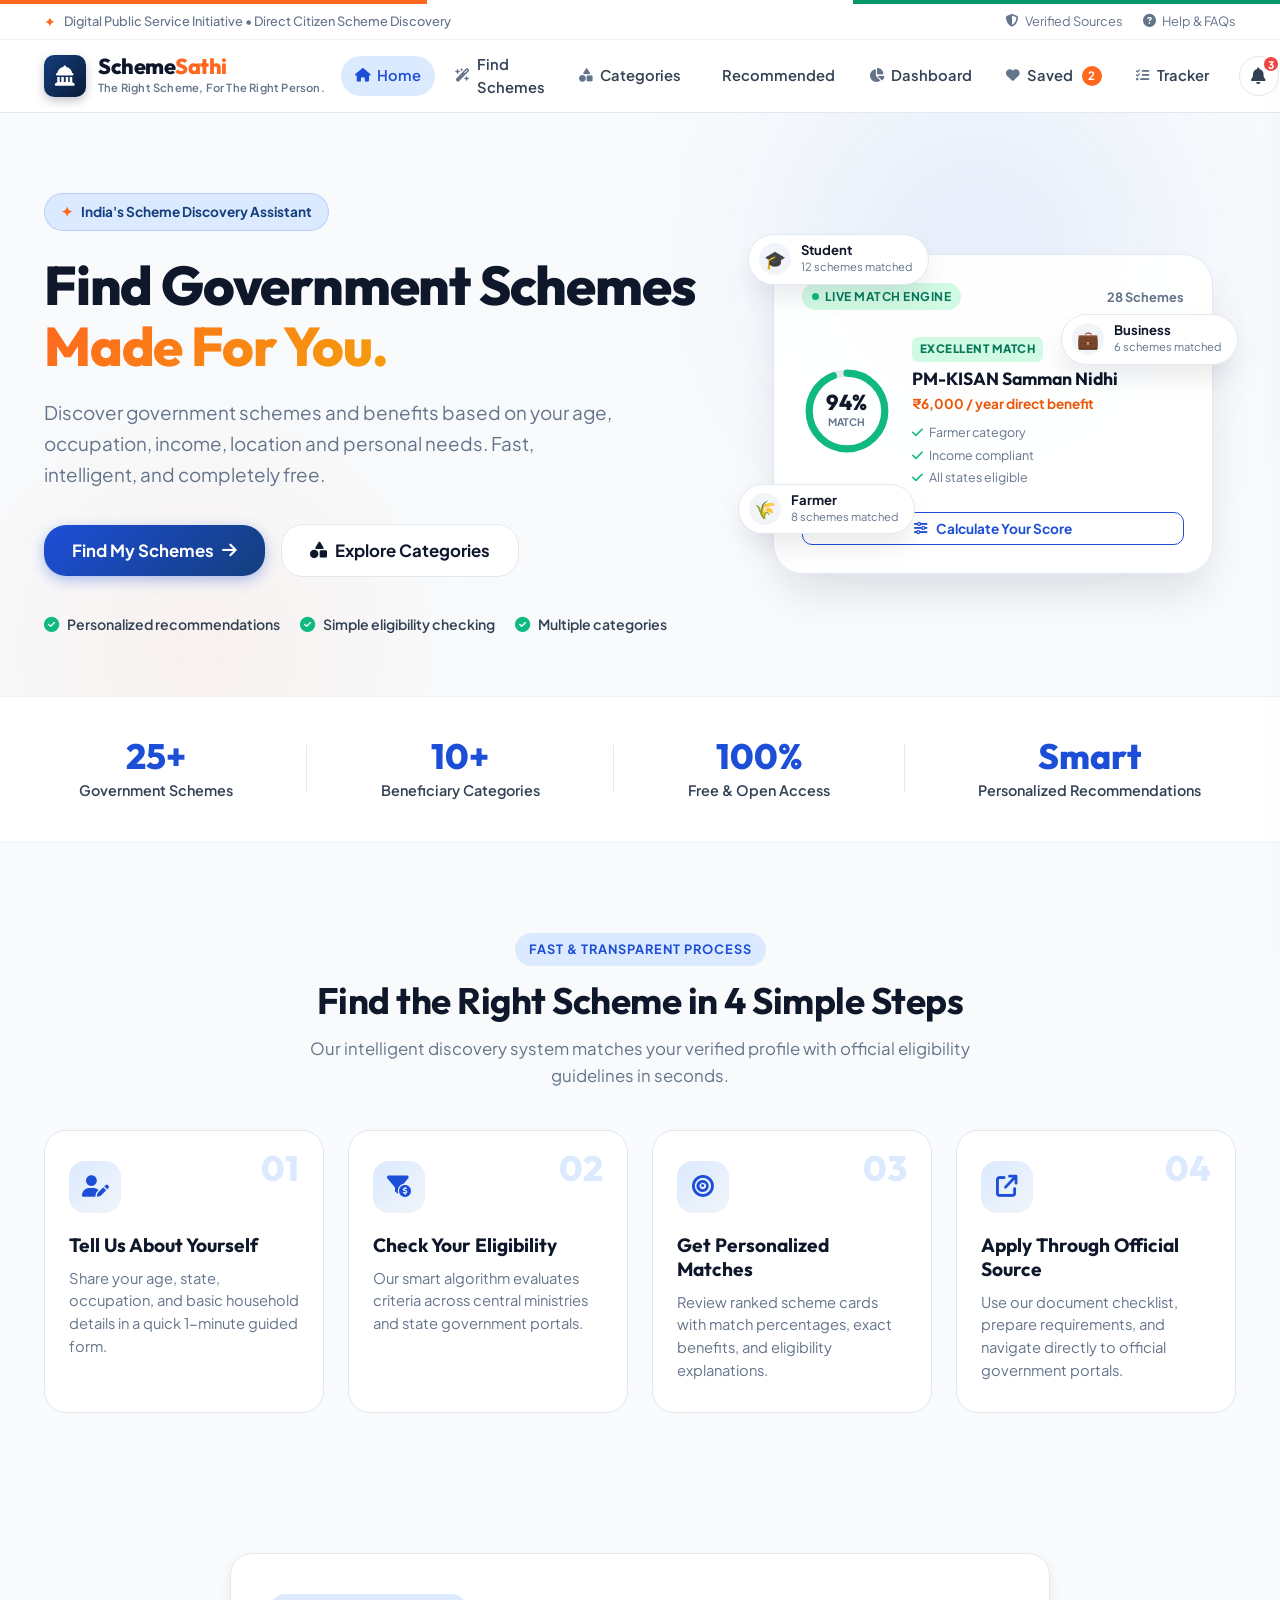
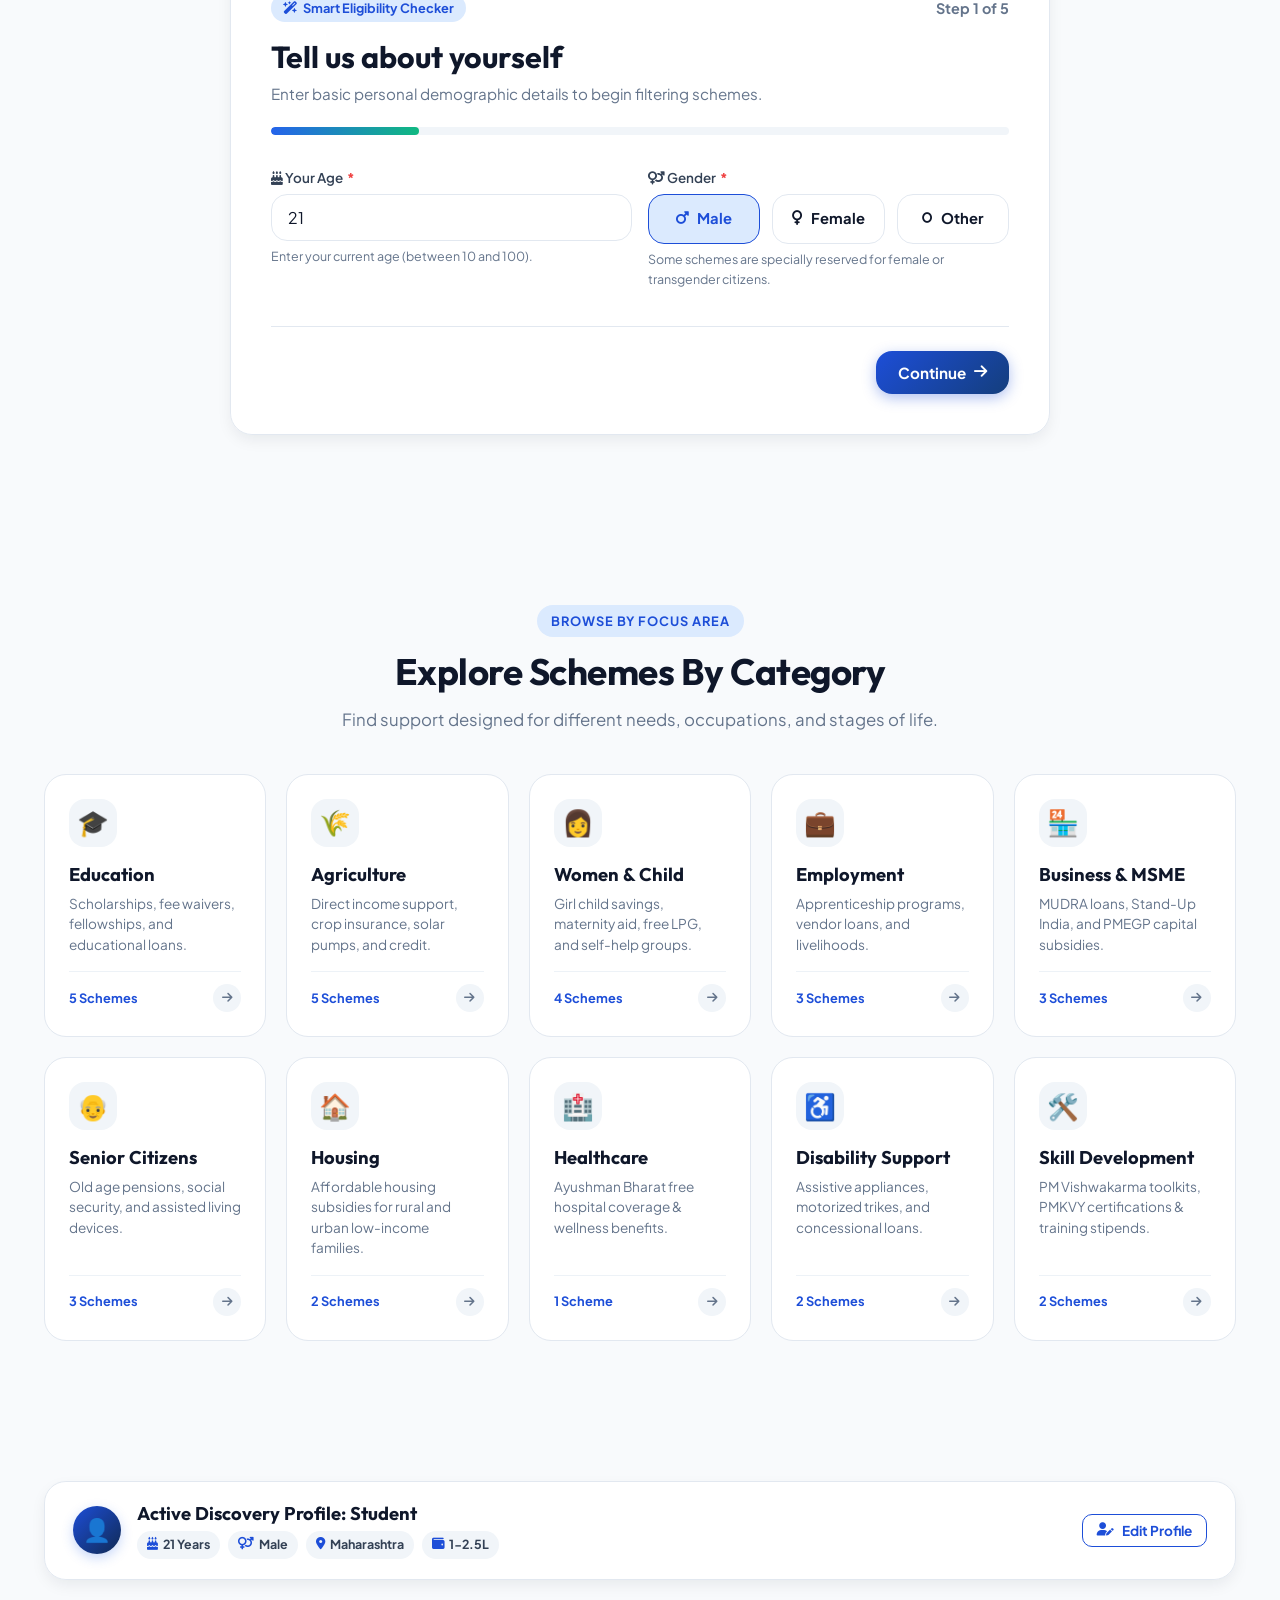
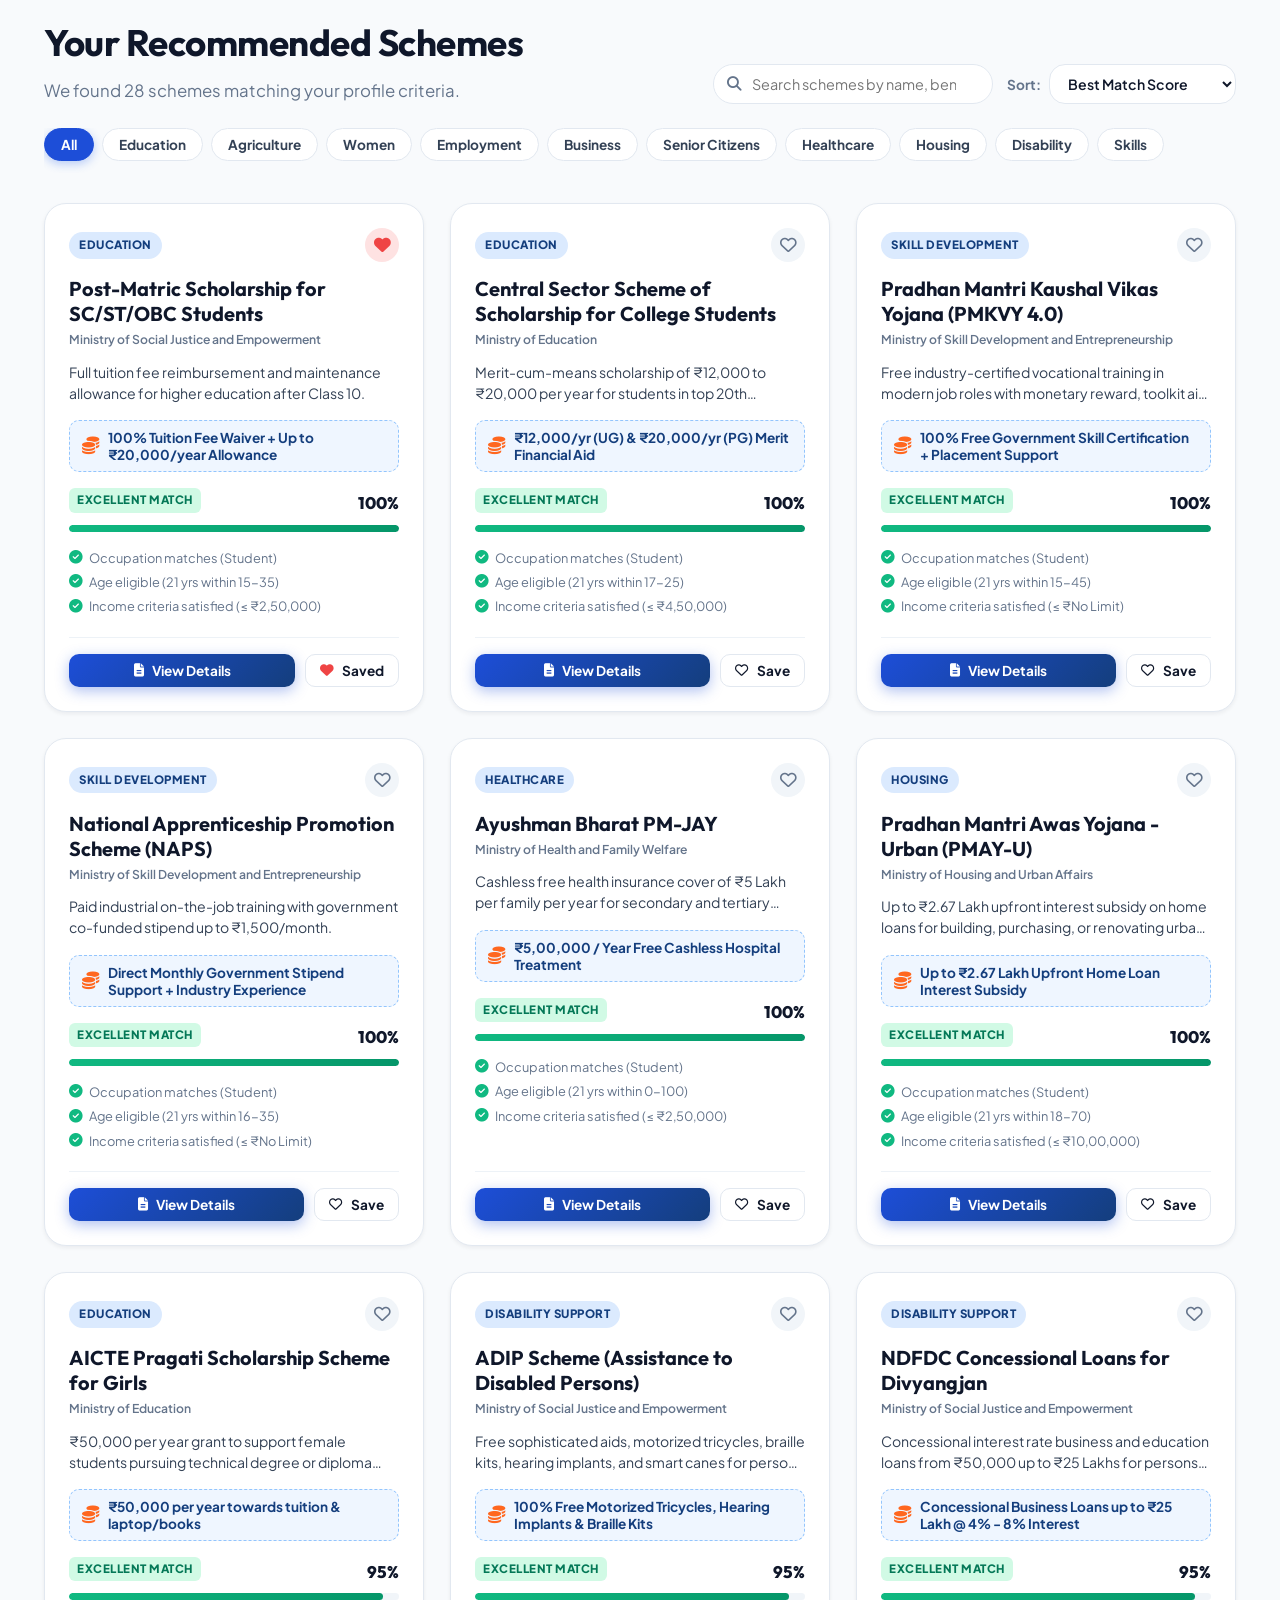
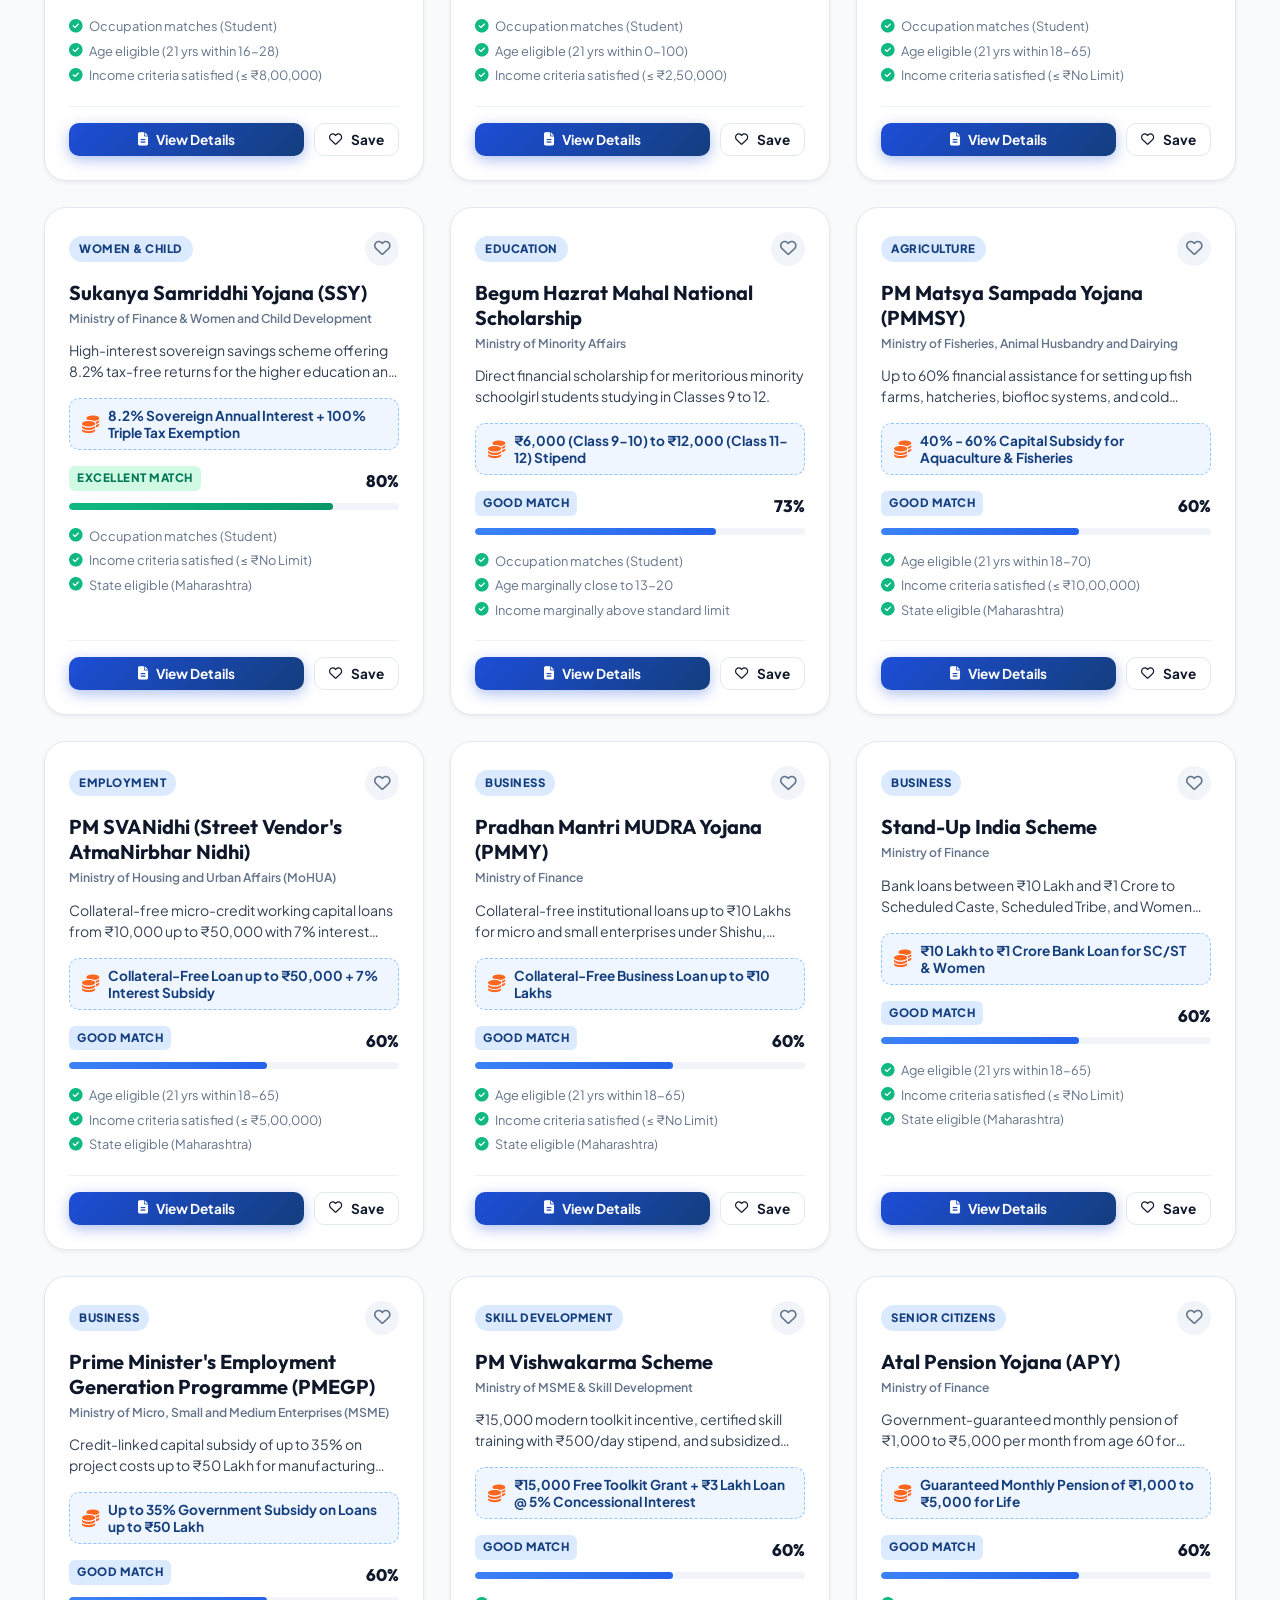
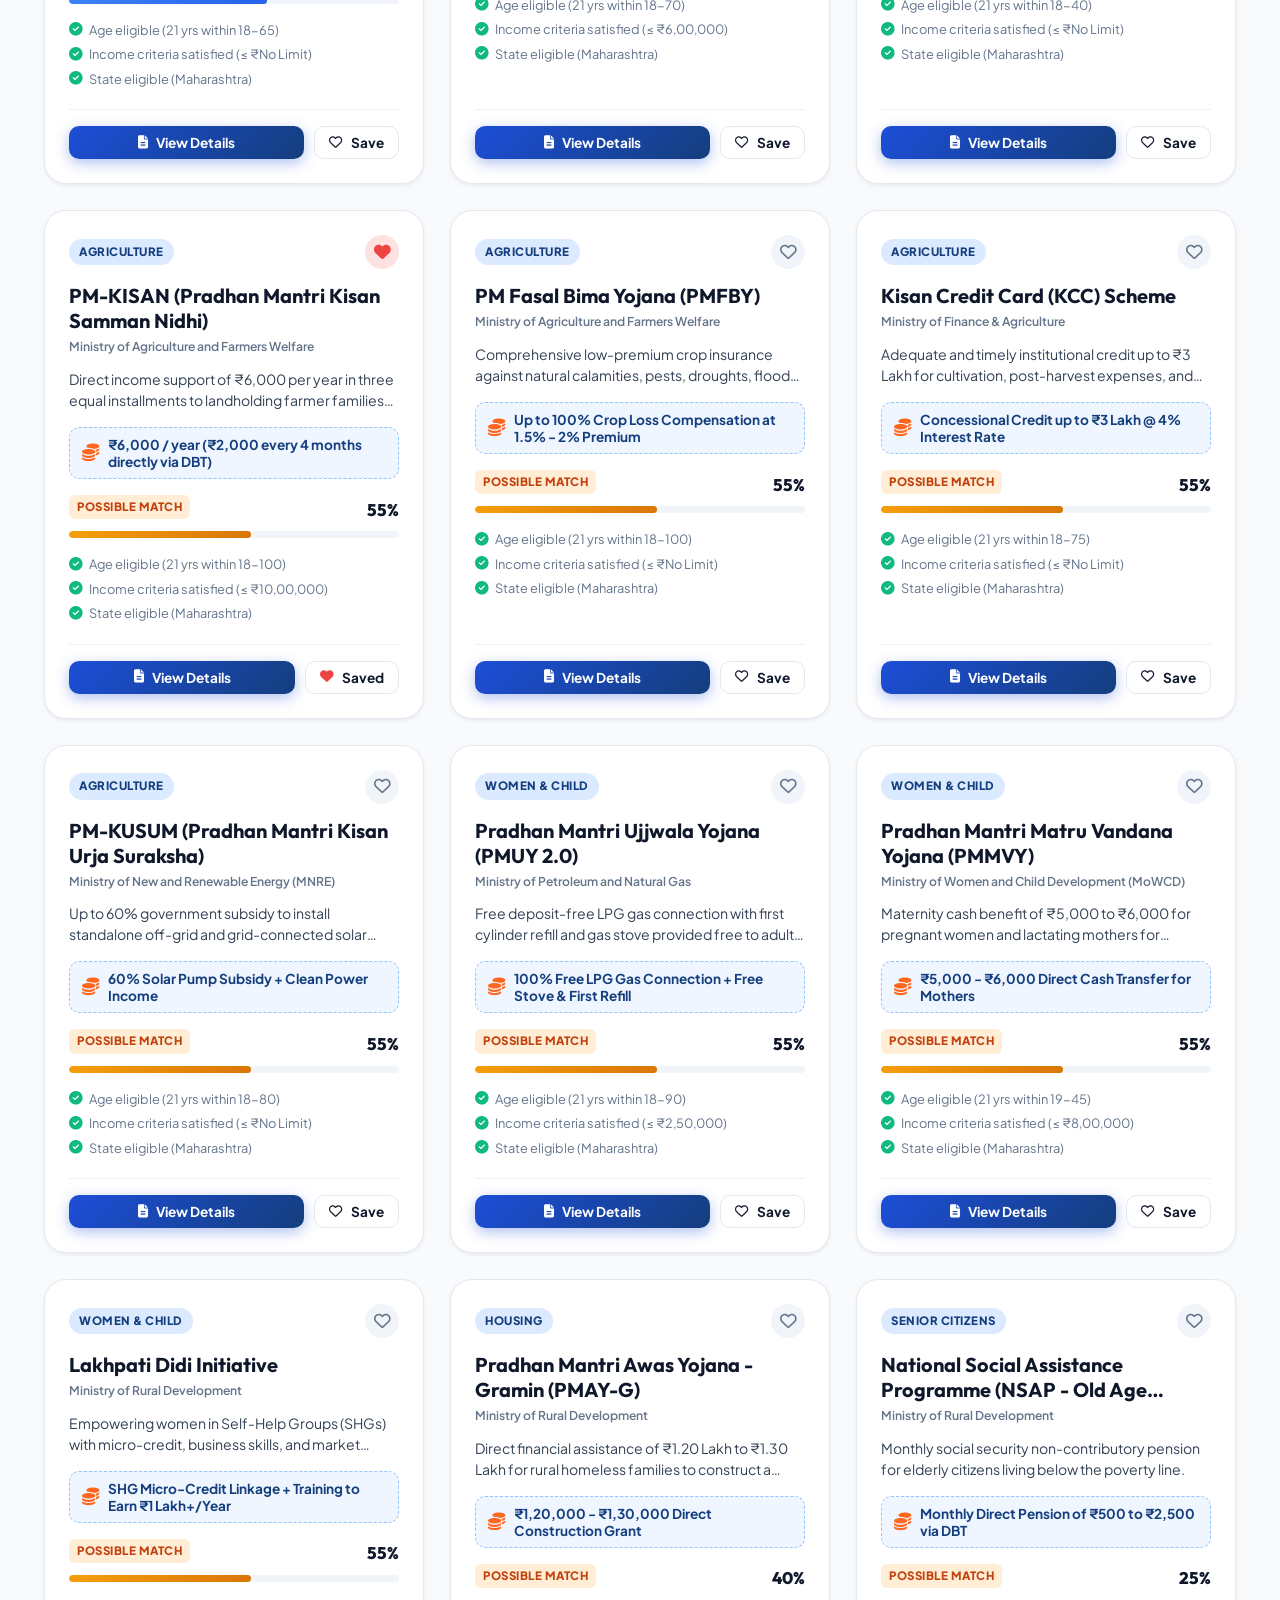
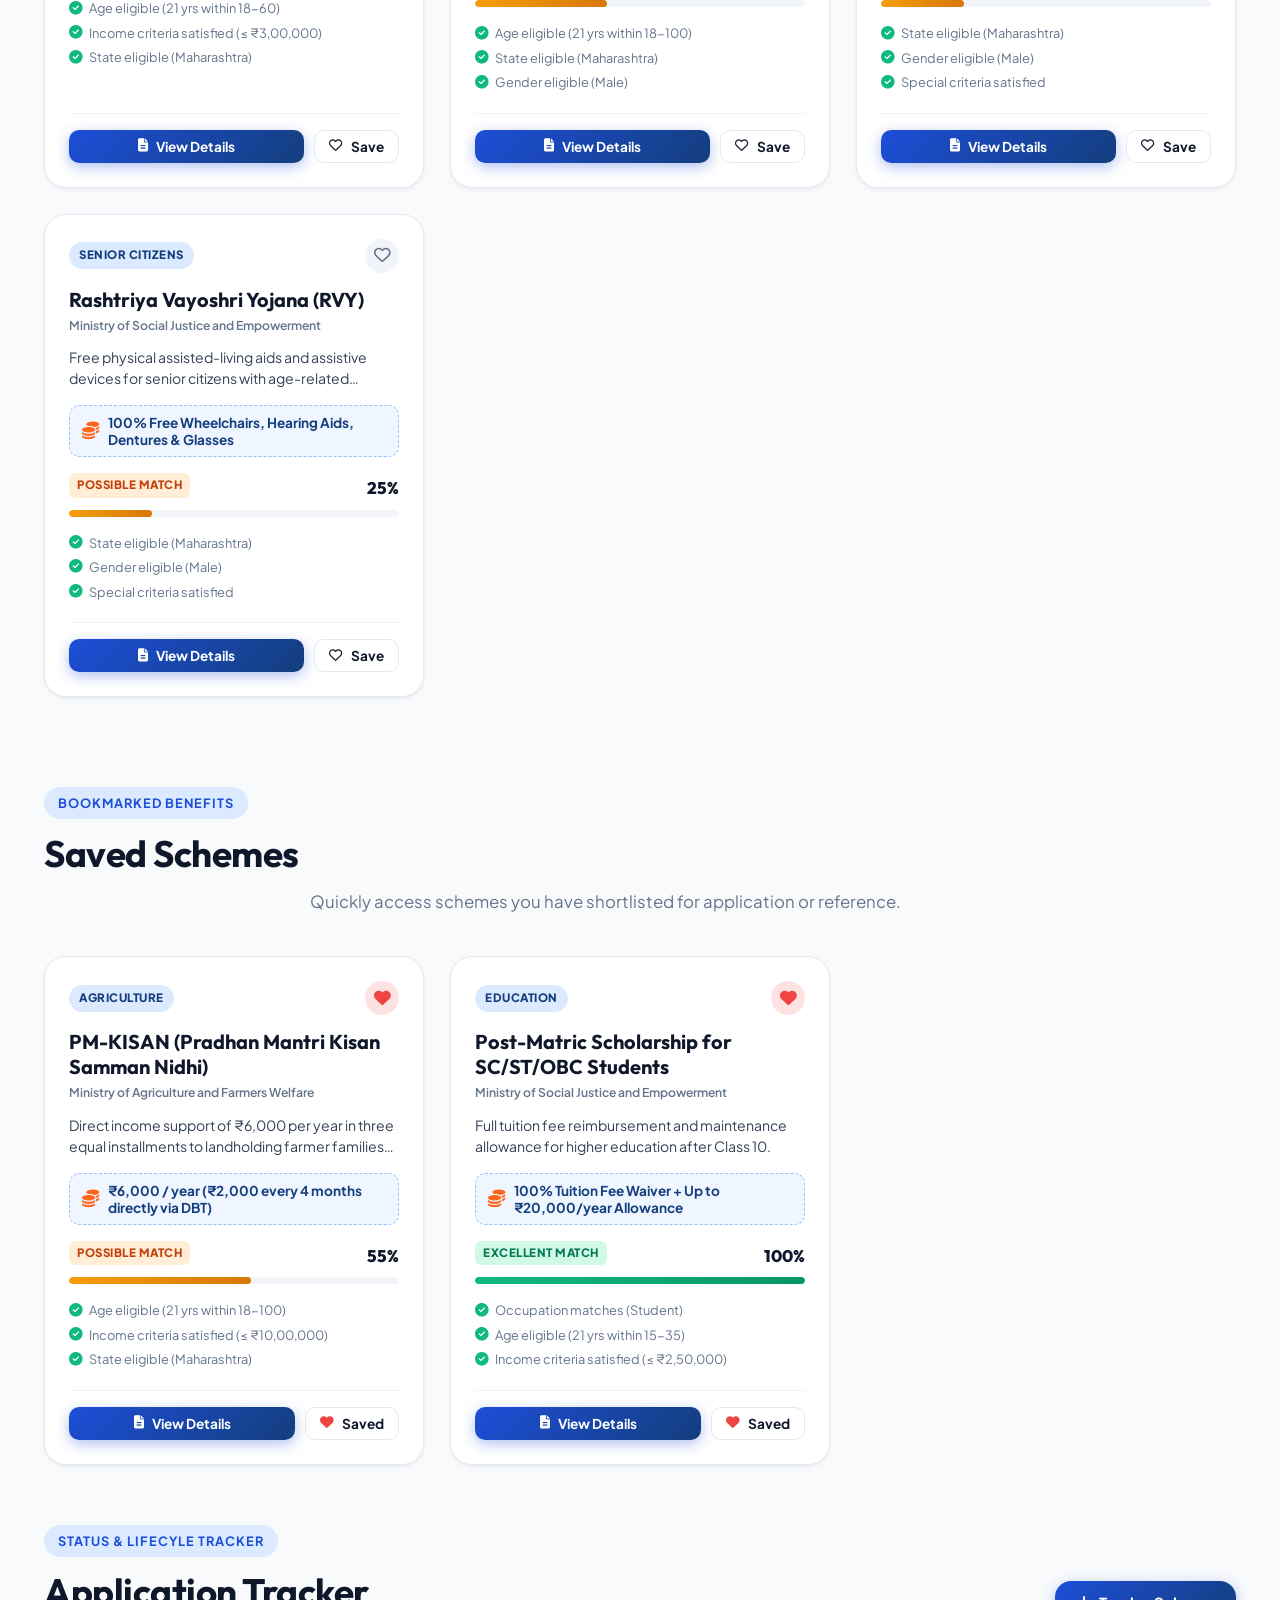
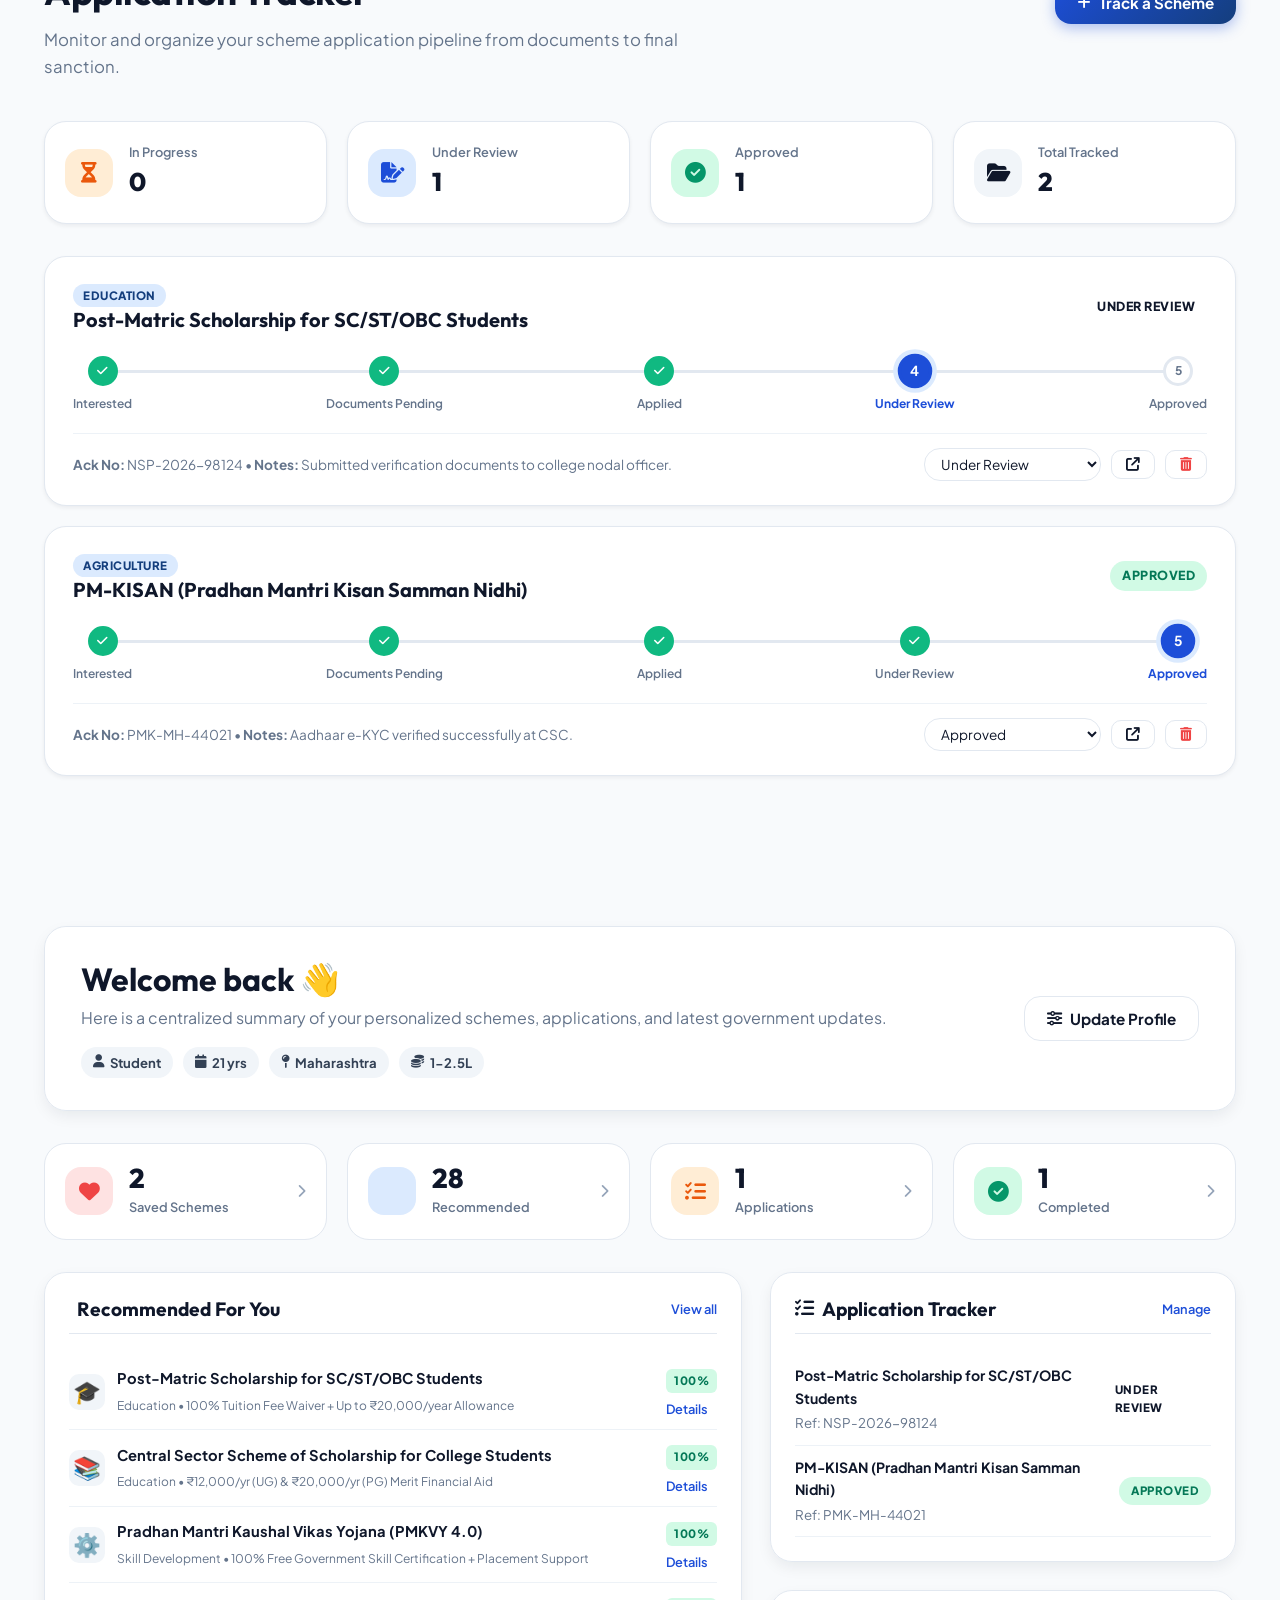
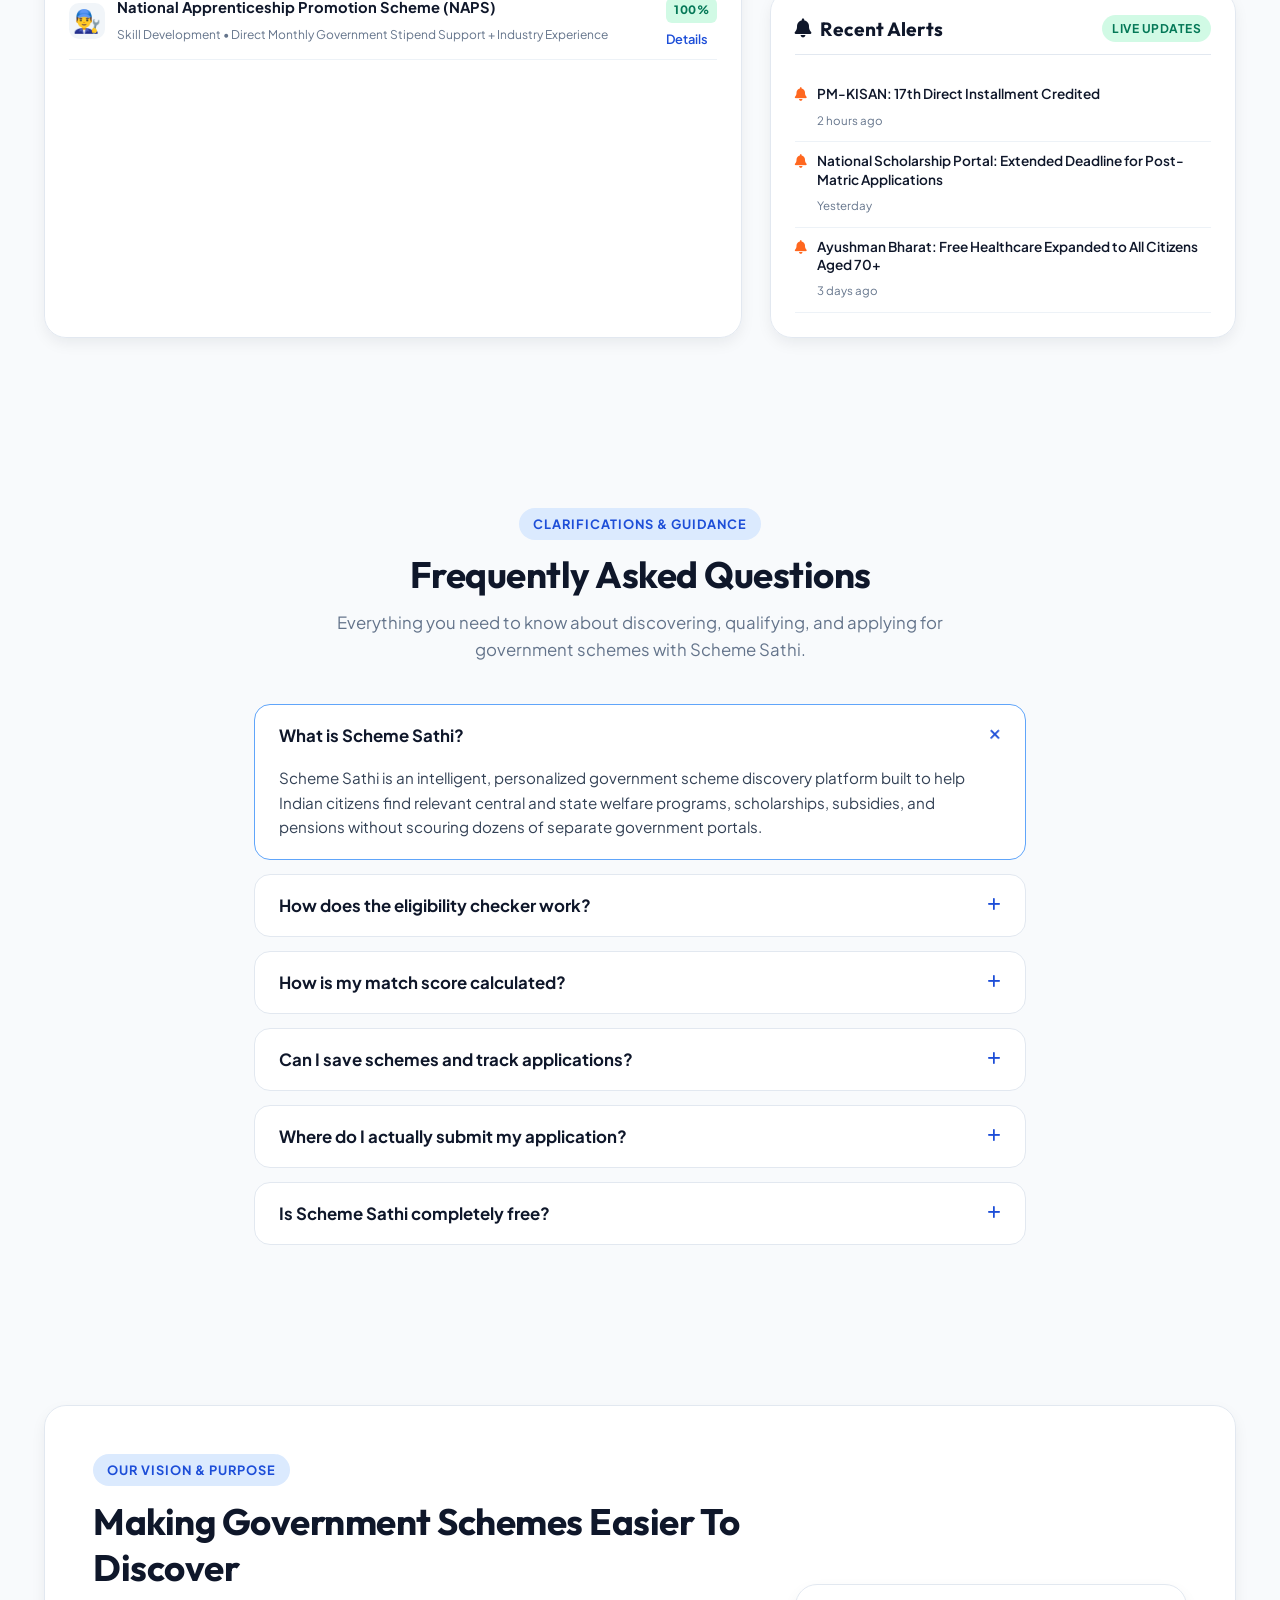
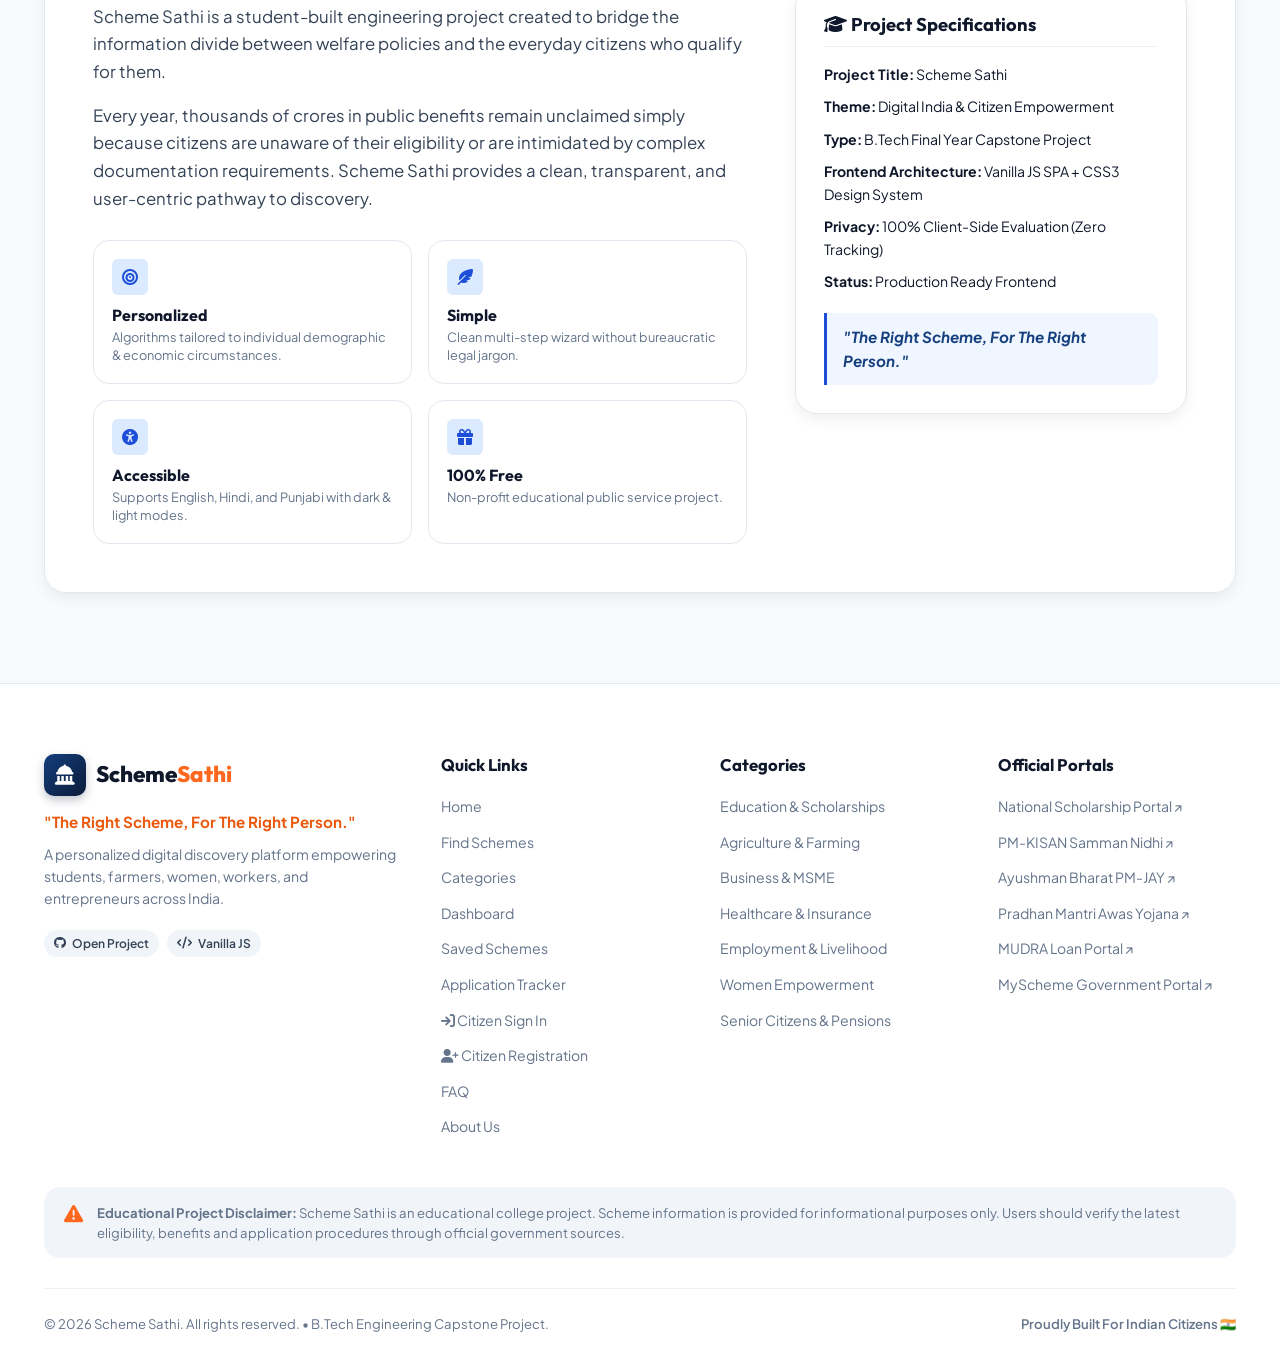
==== commit af38e091: "feat: add dedicated citizen login & registration pages stored locally" ====
--- a/index.html
+++ b/index.html
@@ -121,6 +121,11 @@
                     <i class="fa-solid fa-moon" id="themeIcon"></i>
                 </button>
 
+                <!-- User Auth Profile / Login Button -->
+                <div class="user-auth-wrapper" id="userAuthWrapper">
+                    <!-- Populated dynamically via JS (Login button or User Profile Dropdown) -->
+                </div>
+
                 <!-- Primary CTA Button -->
                 <button class="btn btn-primary btn-nav-cta" onclick="startEligibilityWizard()">
                     <i class="fa-solid fa-magnifying-glass-chart"></i>
@@ -148,6 +153,7 @@
                 <a href="#about" class="mob-link" onclick="mobileNavigateTo('about')"><i class="fa-solid fa-circle-info"></i> <span data-i18n="navAbout">About Us</span></a>
             </div>
             <div class="mobile-drawer-footer">
+                <div id="mobileAuthContainer" class="mb-3"></div>
                 <button class="btn btn-primary w-100" onclick="mobileNavigateTo('wizard')">
                     <i class="fa-solid fa-wand-magic-sparkles"></i> <span data-i18n="ctaFindMyScheme">Find My Scheme</span>
                 </button>
@@ -1292,6 +1298,8 @@
                         <li><a href="#dashboard" onclick="navigateTo('dashboard')" data-i18n="navDashboard">Dashboard</a></li>
                         <li><a href="#saved" onclick="navigateTo('saved')" data-i18n="navSaved">Saved Schemes</a></li>
                         <li><a href="#tracker" onclick="navigateTo('tracker')" data-i18n="navTracker">Application Tracker</a></li>
+                        <li><a href="login.html"><i class="fa-solid fa-arrow-right-to-bracket"></i> Citizen Sign In</a></li>
+                        <li><a href="register.html"><i class="fa-solid fa-user-plus"></i> Citizen Registration</a></li>
                         <li><a href="#faq" onclick="navigateTo('faq')" data-i18n="helpCenter">FAQ</a></li>
                         <li><a href="#about" onclick="navigateTo('about')" data-i18n="navAbout">About Us</a></li>
                     </ul>
@@ -1477,6 +1485,243 @@
         </div>
     </div>
 
+    <!-- CITIZEN AUTHENTICATION MODAL (LOGIN & REGISTRATION) -->
+    <div class="modal-backdrop" id="authModalBackdrop" onclick="closeAuthModal(event)">
+        <div class="modal-container modal-auth glass-panel" id="authModalContainer" role="dialog" aria-modal="true" aria-labelledby="authModalHeading">
+            <div class="modal-header auth-modal-header">
+                <div class="auth-tabs-nav">
+                    <button class="auth-tab-btn active" id="authLoginTabBtn" onclick="switchAuthTab('login')">
+                        <i class="fa-solid fa-arrow-right-to-bracket"></i> <span>Sign In</span>
+                    </button>
+                    <button class="auth-tab-btn" id="authRegisterTabBtn" onclick="switchAuthTab('register')">
+                        <i class="fa-solid fa-user-plus"></i> <span>Register Citizen</span>
+                    </button>
+                </div>
+                <button class="modal-close-btn" onclick="closeAuthModal()" aria-label="Close dialog">
+                    <i class="fa-solid fa-xmark"></i>
+                </button>
+            </div>
+
+            <div class="modal-body auth-modal-body">
+                <!-- Alert Feedback Box -->
+                <div class="auth-alert" id="authAlertBox" style="display: none;"></div>
+
+                <!-- 1. SIGN IN PANEL -->
+                <div class="auth-panel active" id="authLoginPanel">
+                    <div class="auth-panel-heading">
+                        <h3 id="authModalHeading">Welcome Back</h3>
+                        <p>Sign in to access your saved schemes, personalized eligibility score, and application tracker.</p>
+                    </div>
+
+                    <!-- 1-Click Quick Demo Accounts (For Faculty / Evaluation) -->
+                    <div class="demo-accounts-box">
+                        <span class="demo-box-lbl"><i class="fa-solid fa-bolt"></i> Quick 1-Click Demo Accounts:</span>
+                        <div class="demo-accounts-pills">
+                            <button type="button" class="demo-pill" onclick="quickFillDemo('citizen')">
+                                🎓 <strong>Student Demo</strong> (Aarav)
+                            </button>
+                            <button type="button" class="demo-pill" onclick="quickFillDemo('farmer')">
+                                🌾 <strong>Farmer Demo</strong> (Rajinder)
+                            </button>
+                            <button type="button" class="demo-pill" onclick="quickFillDemo('admin')">
+                                🏛️ <strong>Official Admin</strong>
+                            </button>
+                        </div>
+                    </div>
+
+                    <form id="loginForm" onsubmit="handleLoginSubmit(event)" novalidate>
+                        <div class="form-group mb-3">
+                            <label for="loginEmail" class="form-label">
+                                <i class="fa-solid fa-envelope"></i> Email Address / Username <span class="req">*</span>
+                            </label>
+                            <input type="email" id="loginEmail" class="form-control" placeholder="e.g. citizen@example.com" required>
+                        </div>
+
+                        <div class="form-group mb-3">
+                            <div class="d-flex-between">
+                                <label for="loginPassword" class="form-label">
+                                    <i class="fa-solid fa-lock"></i> Password <span class="req">*</span>
+                                </label>
+                            </div>
+                            <div class="password-input-wrap">
+                                <input type="password" id="loginPassword" class="form-control" placeholder="Enter your password" required>
+                                <button type="button" class="password-toggle-btn" onclick="togglePasswordVisibility('loginPassword', this)">
+                                    <i class="fa-solid fa-eye"></i>
+                                </button>
+                            </div>
+                        </div>
+
+                        <div class="d-flex-between mb-4">
+                            <label class="custom-checkbox-wrap" style="font-size: 0.85rem; font-weight: 500;">
+                                <input type="checkbox" id="rememberMeCheckbox" checked>
+                                <span>Remember me on this browser</span>
+                            </label>
+                        </div>
+
+                        <button type="submit" class="btn btn-primary w-100 btn-lg shadow-lift" id="loginSubmitBtn">
+                            <i class="fa-solid fa-arrow-right-to-bracket"></i> Sign In to Scheme Sathi
+                        </button>
+
+                        <div class="auth-switch-text mt-3 text-center">
+                            <span>Don't have an account yet?</span>
+                            <button type="button" class="text-btn" onclick="switchAuthTab('register')">Register as a Citizen</button>
+                        </div>
+                        <div class="text-center mt-2" style="font-size: 0.8rem;">
+                            <a href="login.html" class="text-muted"><i class="fa-solid fa-arrow-up-right-from-square"></i> Open dedicated login page</a>
+                        </div>
+                    </form>
+                </div>
+
+                <!-- 2. REGISTRATION PANEL -->
+                <div class="auth-panel" id="authRegisterPanel">
+                    <div class="auth-panel-heading">
+                        <h3>Create Citizen Account</h3>
+                        <p>Register your citizen profile once to automatically check eligibility across all central & state schemes.</p>
+                    </div>
+
+                    <form id="registerForm" onsubmit="handleRegisterSubmit(event)" novalidate>
+                        <div class="form-grid-2 mb-3">
+                            <div class="form-group">
+                                <label for="regFullName" class="form-label">
+                                    <i class="fa-solid fa-user"></i> Full Name <span class="req">*</span>
+                                </label>
+                                <input type="text" id="regFullName" class="form-control" placeholder="e.g. Priya Sharma" required>
+                            </div>
+
+                            <div class="form-group">
+                                <label for="regEmail" class="form-label">
+                                    <i class="fa-solid fa-envelope"></i> Email Address <span class="req">*</span>
+                                </label>
+                                <input type="email" id="regEmail" class="form-control" placeholder="e.g. priya@example.com" required>
+                            </div>
+                        </div>
+
+                        <div class="form-grid-2 mb-3">
+                            <div class="form-group">
+                                <label for="regPassword" class="form-label">
+                                    <i class="fa-solid fa-lock"></i> Password <span class="req">*</span>
+                                </label>
+                                <div class="password-input-wrap">
+                                    <input type="password" id="regPassword" class="form-control" placeholder="Min 6 characters" minlength="6" required>
+                                    <button type="button" class="password-toggle-btn" onclick="togglePasswordVisibility('regPassword', this)">
+                                        <i class="fa-solid fa-eye"></i>
+                                    </button>
+                                </div>
+                            </div>
+
+                            <div class="form-group">
+                                <label for="regConfirmPassword" class="form-label">
+                                    <i class="fa-solid fa-lock-open"></i> Confirm Password <span class="req">*</span>
+                                </label>
+                                <input type="password" id="regConfirmPassword" class="form-control" placeholder="Re-enter password" required>
+                            </div>
+                        </div>
+
+                        <!-- Profile Linkage Fields -->
+                        <div class="auth-section-divider">
+                            <span>Demographic Details (Auto-Links to Scheme Discovery)</span>
+                        </div>
+
+                        <div class="form-grid-2 mb-3">
+                            <div class="form-group">
+                                <label for="regAge" class="form-label">
+                                    <i class="fa-solid fa-cake-candles"></i> Age <span class="req">*</span>
+                                </label>
+                                <input type="number" id="regAge" class="form-control" placeholder="e.g. 23" min="10" max="100" required>
+                            </div>
+
+                            <div class="form-group">
+                                <label for="regGender" class="form-label">
+                                    <i class="fa-solid fa-venus-mars"></i> Gender <span class="req">*</span>
+                                </label>
+                                <select id="regGender" class="form-control" required>
+                                    <option value="Female">Female</option>
+                                    <option value="Male" selected>Male</option>
+                                    <option value="Other">Other</option>
+                                </select>
+                            </div>
+                        </div>
+
+                        <div class="form-grid-2 mb-3">
+                            <div class="form-group">
+                                <label for="regState" class="form-label">
+                                    <i class="fa-solid fa-map-location-dot"></i> State / UT <span class="req">*</span>
+                                </label>
+                                <select id="regState" class="form-control" required>
+                                    <!-- Populated with states -->
+                                </select>
+                            </div>
+
+                            <div class="form-group">
+                                <label for="regDistrict" class="form-label">
+                                    <i class="fa-solid fa-city"></i> District / City
+                                </label>
+                                <input type="text" id="regDistrict" class="form-control" placeholder="e.g. Pune, Ludhiana">
+                            </div>
+                        </div>
+
+                        <div class="form-grid-2 mb-3">
+                            <div class="form-group">
+                                <label for="regOccupation" class="form-label">
+                                    <i class="fa-solid fa-briefcase"></i> Occupation <span class="req">*</span>
+                                </label>
+                                <select id="regOccupation" class="form-control" required>
+                                    <option value="Student" selected>🎓 Student</option>
+                                    <option value="Farmer">🌾 Farmer</option>
+                                    <option value="Job Seeker">👨‍💼 Job Seeker</option>
+                                    <option value="Business Owner">🏪 Business Owner</option>
+                                    <option value="Self Employed">🧑‍💻 Self Employed</option>
+                                    <option value="Worker">🧑‍🔧 Worker / Artisan</option>
+                                    <option value="Homemaker">🏠 Homemaker</option>
+                                    <option value="Senior Citizen">👴 Senior Citizen</option>
+                                    <option value="Other">👥 Other Citizen</option>
+                                </select>
+                            </div>
+
+                            <div class="form-group">
+                                <label for="regIncome" class="form-label">
+                                    <i class="fa-solid fa-wallet"></i> Annual Income <span class="req">*</span>
+                                </label>
+                                <select id="regIncome" class="form-control" required>
+                                    <option value="<1L">Below ₹1 Lakh (&lt; ₹1,00,000)</option>
+                                    <option value="1-2.5L" selected>₹1 – ₹2.5 Lakh</option>
+                                    <option value="2.5-5L">₹2.5 – ₹5 Lakh</option>
+                                    <option value="5-10L">₹5 – ₹10 Lakh</option>
+                                    <option value=">10L">Above ₹10 Lakh</option>
+                                </select>
+                            </div>
+                        </div>
+
+                        <div class="form-group mb-4">
+                            <label for="regCategory" class="form-label">
+                                <i class="fa-solid fa-users"></i> Social Category / Reservation
+                            </label>
+                            <select id="regCategory" class="form-control">
+                                <option value="General">General / Open</option>
+                                <option value="OBC">Other Backward Classes (OBC)</option>
+                                <option value="SC">Scheduled Caste (SC)</option>
+                                <option value="ST">Scheduled Tribe (ST)</option>
+                                <option value="EWS">Economically Weaker Section (EWS)</option>
+                            </select>
+                        </div>
+
+                        <button type="submit" class="btn btn-primary w-100 btn-lg btn-sparkle" id="registerSubmitBtn">
+                            <i class="fa-solid fa-wand-magic-sparkles"></i> Create Account & Discover Schemes
+                        </button>
+
+                        <div class="auth-switch-text mt-3 text-center">
+                            <span>Already have an account?</span>
+                            <button type="button" class="text-btn" onclick="switchAuthTab('login')">Sign In</button>
+                        </div>
+                        <div class="text-center mt-2" style="font-size: 0.8rem;">
+                            <a href="register.html" class="text-muted"><i class="fa-solid fa-arrow-up-right-from-square"></i> Open full registration page</a>
+                        </div>
+                    </form>
+                </div>
+            </div>
+        </div>
+    </div>
+
     <!-- ADD TO TRACKER MODAL -->
     <div class="modal-backdrop" id="trackerModalBackdrop" onclick="closeTrackerModal(event)">
         <div class="modal-container modal-sm glass-panel" id="trackerModalContainer">
--- a/style.css
+++ b/style.css
@@ -2995,7 +2995,492 @@
 }
 
 /* --------------------------------------------------------------------------
-   20. RESPONSIVE BREAKPOINTS
+   20. CITIZEN AUTHENTICATION & PROFILE DROPDOWN
+   -------------------------------------------------------------------------- */
+.user-auth-wrapper {
+    display: inline-flex;
+    align-items: center;
+    position: relative;
+}
+
+.btn-auth-trigger {
+    padding: 8px 16px;
+    font-size: 0.88rem;
+    font-weight: 700;
+    display: inline-flex;
+    align-items: center;
+    gap: 8px;
+    border-radius: var(--radius-full);
+    border: 1.5px solid var(--border-light);
+    background-color: var(--bg-surface-elevated);
+    color: var(--text-primary);
+    transition: var(--trans-fast);
+}
+
+.btn-auth-trigger:hover {
+    border-color: var(--primary-500);
+    color: var(--primary-600);
+    background-color: var(--primary-50);
+}
+
+[data-theme="dark"] .btn-auth-trigger:hover {
+    background-color: rgba(37, 99, 235, 0.15);
+    color: var(--primary-300);
+}
+
+.user-profile-menu-container {
+    position: relative;
+}
+
+.user-profile-trigger-btn {
+    display: flex;
+    align-items: center;
+    gap: 10px;
+    padding: 5px 14px 5px 6px;
+    border-radius: var(--radius-full);
+    border: 1.5px solid var(--border-light);
+    background-color: var(--bg-surface-elevated);
+    cursor: pointer;
+    transition: var(--trans-normal);
+}
+
+.user-profile-trigger-btn:hover {
+    border-color: var(--primary-400);
+    box-shadow: var(--shadow-sm);
+}
+
+.user-avatar-badge {
+    width: 34px;
+    height: 34px;
+    border-radius: 50%;
+    color: #ffffff;
+    font-weight: 800;
+    font-size: 0.82rem;
+    display: flex;
+    align-items: center;
+    justify-content: center;
+    text-transform: uppercase;
+    box-shadow: var(--shadow-xs);
+    flex-shrink: 0;
+}
+
+.user-nav-details {
+    display: flex;
+    flex-direction: column;
+    text-align: left;
+    line-height: 1.25;
+}
+
+.user-nav-name {
+    font-size: 0.84rem;
+    font-weight: 700;
+    color: var(--text-primary);
+    max-width: 120px;
+    white-space: nowrap;
+    overflow: hidden;
+    text-overflow: ellipsis;
+}
+
+.user-nav-role {
+    font-size: 0.7rem;
+    color: var(--primary-600);
+    font-weight: 600;
+}
+
+[data-theme="dark"] .user-nav-role {
+    color: var(--primary-400);
+}
+
+.user-chevron {
+    font-size: 0.72rem;
+    color: var(--text-muted);
+    transition: transform var(--trans-fast);
+    margin-left: 2px;
+}
+
+.user-profile-menu-container.open .user-chevron {
+    transform: rotate(180deg);
+}
+
+.user-profile-dropdown {
+    position: absolute;
+    top: calc(100% + 10px);
+    right: 0;
+    min-width: 280px;
+    background-color: var(--bg-surface-elevated);
+    border: 1px solid var(--border-light);
+    border-radius: var(--radius-lg);
+    box-shadow: var(--shadow-xl);
+    padding: 16px;
+    z-index: 1200;
+    display: none;
+}
+
+.user-profile-menu-container.open .user-profile-dropdown {
+    display: block;
+    animation: dropdownFadeIn 0.22s cubic-bezier(0.16, 1, 0.3, 1) forwards;
+}
+
+.dropdown-header {
+    padding-bottom: 12px;
+    border-bottom: 1px solid var(--border-light);
+    margin-bottom: 12px;
+}
+
+.dropdown-user-info {
+    display: flex;
+    flex-direction: column;
+    gap: 3px;
+}
+
+.dropdown-user-info strong {
+    font-size: 0.95rem;
+    color: var(--text-primary);
+}
+
+.user-email-text {
+    font-size: 0.78rem;
+    color: var(--text-muted);
+    word-break: break-all;
+}
+
+.user-badge-pill {
+    display: inline-block;
+    align-self: flex-start;
+    margin-top: 4px;
+    padding: 3px 10px;
+    background-color: var(--primary-50);
+    color: var(--primary-600);
+    border-radius: var(--radius-full);
+    font-size: 0.72rem;
+    font-weight: 700;
+}
+
+[data-theme="dark"] .user-badge-pill {
+    background-color: rgba(37, 99, 235, 0.2);
+    color: var(--primary-300);
+}
+
+.dropdown-profile-summary {
+    display: flex;
+    flex-direction: column;
+    gap: 6px;
+    padding: 10px 12px;
+    background-color: var(--bg-subtle);
+    border-radius: var(--radius-sm);
+    font-size: 0.8rem;
+    margin-bottom: 12px;
+}
+
+.profile-summary-item {
+    display: flex;
+    justify-content: space-between;
+    align-items: center;
+}
+
+.profile-summary-item .lbl {
+    color: var(--text-muted);
+    font-weight: 500;
+}
+
+.profile-summary-item .val {
+    color: var(--text-primary);
+    font-weight: 700;
+}
+
+.dropdown-divider {
+    height: 1px;
+    background-color: var(--border-light);
+    margin: 8px 0;
+}
+
+.dropdown-item-btn {
+    width: 100%;
+    display: flex;
+    align-items: center;
+    gap: 10px;
+    padding: 9px 12px;
+    border: none;
+    background-color: transparent;
+    border-radius: var(--radius-sm);
+    color: var(--text-secondary);
+    font-weight: 600;
+    font-size: 0.86rem;
+    cursor: pointer;
+    text-align: left;
+    transition: var(--trans-fast);
+}
+
+.dropdown-item-btn:hover {
+    background-color: var(--bg-subtle);
+    color: var(--primary-600);
+}
+
+.dropdown-item-btn.text-danger {
+    color: var(--danger);
+}
+
+.dropdown-item-btn.text-danger:hover {
+    background-color: rgba(239, 68, 68, 0.08);
+    color: var(--danger);
+}
+
+/* Auth Modal Styles */
+.modal-auth {
+    max-width: 580px;
+    border-radius: var(--radius-xl);
+}
+
+.auth-modal-header {
+    display: flex;
+    justify-content: space-between;
+    align-items: center;
+    padding: 16px 24px;
+    border-bottom: 1px solid var(--border-light);
+}
+
+.auth-tabs-nav {
+    display: flex;
+    gap: 6px;
+    background-color: var(--bg-subtle);
+    padding: 4px;
+    border-radius: var(--radius-full);
+}
+
+.auth-tab-btn {
+    display: flex;
+    align-items: center;
+    gap: 6px;
+    border: none;
+    background-color: transparent;
+    padding: 7px 18px;
+    border-radius: var(--radius-full);
+    font-size: 0.88rem;
+    font-weight: 700;
+    color: var(--text-muted);
+    cursor: pointer;
+    transition: var(--trans-fast);
+}
+
+.auth-tab-btn.active {
+    background-color: var(--bg-surface-elevated);
+    color: var(--primary-600);
+    box-shadow: var(--shadow-sm);
+}
+
+.auth-tab-btn:hover:not(.active) {
+    color: var(--text-primary);
+}
+
+.auth-modal-body {
+    padding: 24px 28px;
+    overflow-y: auto;
+    max-height: calc(90vh - 85px);
+}
+
+.auth-panel {
+    display: none;
+}
+
+.auth-panel.active {
+    display: block;
+    animation: fadeIn 0.25s ease;
+}
+
+.auth-panel-heading {
+    margin-bottom: 18px;
+}
+
+.auth-panel-heading h3 {
+    font-size: 1.35rem;
+    font-weight: 800;
+    color: var(--text-primary);
+    margin-bottom: 6px;
+}
+
+.auth-panel-heading p {
+    font-size: 0.88rem;
+    color: var(--text-muted);
+    line-height: 1.45;
+}
+
+.demo-accounts-box {
+    background: linear-gradient(135deg, rgba(37, 99, 235, 0.06), rgba(16, 185, 129, 0.06));
+    border: 1.5px dashed var(--primary-300);
+    border-radius: var(--radius-md);
+    padding: 12px 14px;
+    margin-bottom: 18px;
+}
+
+[data-theme="dark"] .demo-accounts-box {
+    border-color: rgba(96, 165, 250, 0.35);
+    background: linear-gradient(135deg, rgba(37, 99, 235, 0.12), rgba(16, 185, 129, 0.08));
+}
+
+.demo-box-lbl {
+    display: block;
+    font-size: 0.78rem;
+    font-weight: 700;
+    color: var(--primary-700);
+    margin-bottom: 8px;
+    text-transform: uppercase;
+    letter-spacing: 0.5px;
+}
+
+[data-theme="dark"] .demo-box-lbl {
+    color: var(--primary-300);
+}
+
+.demo-accounts-pills {
+    display: flex;
+    flex-wrap: wrap;
+    gap: 8px;
+}
+
+.demo-pill {
+    background-color: var(--bg-surface-elevated);
+    border: 1px solid var(--border-light);
+    border-radius: var(--radius-full);
+    padding: 6px 12px;
+    font-size: 0.8rem;
+    font-weight: 600;
+    color: var(--text-secondary);
+    cursor: pointer;
+    transition: var(--trans-fast);
+    display: inline-flex;
+    align-items: center;
+    gap: 5px;
+}
+
+.demo-pill:hover {
+    border-color: var(--primary-500);
+    background-color: var(--primary-50);
+    color: var(--primary-700);
+    transform: translateY(-1px);
+}
+
+[data-theme="dark"] .demo-pill:hover {
+    background-color: rgba(37, 99, 235, 0.2);
+    color: var(--primary-300);
+}
+
+.password-input-wrap {
+    position: relative;
+    display: flex;
+    align-items: center;
+}
+
+.password-input-wrap .form-control {
+    padding-right: 44px;
+}
+
+.password-toggle-btn {
+    position: absolute;
+    right: 8px;
+    background: transparent;
+    border: none;
+    color: var(--text-muted);
+    cursor: pointer;
+    font-size: 0.95rem;
+    padding: 8px;
+    display: flex;
+    align-items: center;
+    justify-content: center;
+    transition: var(--trans-fast);
+}
+
+.password-toggle-btn:hover {
+    color: var(--primary-600);
+}
+
+.auth-alert {
+    padding: 12px 16px;
+    border-radius: var(--radius-sm);
+    font-size: 0.85rem;
+    font-weight: 600;
+    margin-bottom: 16px;
+    display: flex;
+    align-items: center;
+    gap: 10px;
+    line-height: 1.4;
+}
+
+.auth-alert.error {
+    background-color: rgba(239, 68, 68, 0.1);
+    border: 1px solid rgba(239, 68, 68, 0.3);
+    color: var(--danger);
+}
+
+.auth-alert.success {
+    background-color: rgba(16, 185, 129, 0.1);
+    border: 1px solid rgba(16, 185, 129, 0.3);
+    color: var(--secondary-700);
+}
+
+[data-theme="dark"] .auth-alert.success {
+    color: var(--secondary-400);
+}
+
+.auth-section-divider {
+    display: flex;
+    align-items: center;
+    text-align: center;
+    margin: 20px 0 16px;
+    position: relative;
+}
+
+.auth-section-divider::before,
+.auth-section-divider::after {
+    content: '';
+    flex: 1;
+    border-bottom: 1px solid var(--border-light);
+}
+
+.auth-section-divider span {
+    padding: 0 12px;
+    font-size: 0.76rem;
+    font-weight: 700;
+    color: var(--text-muted);
+    text-transform: uppercase;
+    letter-spacing: 0.5px;
+}
+
+.auth-switch-text {
+    font-size: 0.85rem;
+    color: var(--text-muted);
+}
+
+.auth-switch-text .text-btn {
+    background: transparent;
+    border: none;
+    color: var(--primary-600);
+    font-weight: 700;
+    cursor: pointer;
+    margin-left: 4px;
+    text-decoration: underline;
+    font-size: 0.85rem;
+}
+
+.auth-switch-text .text-btn:hover {
+    color: var(--primary-700);
+}
+
+.mobile-user-card {
+    padding: 14px;
+    background-color: var(--bg-subtle);
+    border-radius: var(--radius-md);
+    border: 1px solid var(--border-light);
+    display: flex;
+    flex-direction: column;
+    gap: 10px;
+}
+
+.toast-icon.error {
+    color: var(--danger);
+}
+
+/* --------------------------------------------------------------------------
+   21. RESPONSIVE BREAKPOINTS
    -------------------------------------------------------------------------- */
 @media (max-width: 1024px) {
     .hero-container {
@@ -3118,3 +3603,482 @@
         display: none;
     }
 }
+
+/* ==========================================================================
+   18. DEDICATED AUTHENTICATION PAGES (LOGIN & REGISTRATION)
+   ========================================================================== */
+
+.auth-page-body {
+    min-height: 100vh;
+    display: flex;
+    flex-direction: column;
+    background-color: var(--bg-main);
+    color: var(--text-primary);
+    font-family: 'Plus Jakarta Sans', -apple-system, BlinkMacSystemFont, sans-serif;
+}
+
+.auth-page-header {
+    background: var(--bg-surface);
+    border-bottom: 1px solid var(--border-light);
+    padding: 12px 0;
+    position: sticky;
+    top: 0;
+    z-index: 100;
+    backdrop-filter: blur(12px);
+}
+
+.auth-header-container {
+    max-width: 1280px;
+    margin: 0 auto;
+    padding: 0 24px;
+    display: flex;
+    justify-content: space-between;
+    align-items: center;
+}
+
+.auth-header-actions {
+    display: flex;
+    align-items: center;
+    gap: 12px;
+}
+
+.auth-page-main {
+    flex: 1;
+    display: flex;
+    align-items: center;
+    justify-content: center;
+    padding: 40px 20px;
+}
+
+.auth-layout-container {
+    width: 100%;
+    max-width: 1100px;
+    margin: 0 auto;
+    display: grid;
+    grid-template-columns: 1fr 1.15fr;
+    background: var(--bg-surface);
+    border: 1px solid var(--border-light);
+    border-radius: var(--radius-xl);
+    box-shadow: var(--shadow-xl);
+    overflow: hidden;
+}
+
+.auth-layout-container.wide {
+    max-width: 1000px;
+    grid-template-columns: 1fr;
+}
+
+/* Left Branding Sidebar */
+.auth-branding-sidebar {
+    background: linear-gradient(145deg, var(--primary-900), var(--primary-950));
+    color: #ffffff;
+    padding: 48px 40px;
+    display: flex;
+    flex-direction: column;
+    justify-content: space-between;
+    position: relative;
+    overflow: hidden;
+}
+
+.auth-branding-sidebar::before {
+    content: '';
+    position: absolute;
+    top: -50px;
+    right: -50px;
+    width: 200px;
+    height: 200px;
+    border-radius: 50%;
+    background: radial-gradient(circle, rgba(255, 103, 31, 0.22), transparent 70%);
+    pointer-events: none;
+}
+
+.auth-branding-sidebar::after {
+    content: '';
+    position: absolute;
+    bottom: -60px;
+    left: -40px;
+    width: 240px;
+    height: 240px;
+    border-radius: 50%;
+    background: radial-gradient(circle, rgba(16, 185, 129, 0.2), transparent 70%);
+    pointer-events: none;
+}
+
+.auth-sidebar-content {
+    position: relative;
+    z-index: 2;
+}
+
+.auth-sidebar-badge {
+    display: inline-flex;
+    align-items: center;
+    gap: 8px;
+    background: rgba(255, 255, 255, 0.12);
+    border: 1px solid rgba(255, 255, 255, 0.2);
+    color: #ffffff;
+    padding: 6px 14px;
+    border-radius: var(--radius-full);
+    font-size: 0.78rem;
+    font-weight: 700;
+    text-transform: uppercase;
+    letter-spacing: 0.8px;
+    margin-bottom: 24px;
+}
+
+.auth-sidebar-title {
+    font-family: 'Outfit', sans-serif;
+    font-size: 2.2rem;
+    font-weight: 800;
+    line-height: 1.2;
+    margin-bottom: 14px;
+    color: #ffffff;
+}
+
+.auth-sidebar-desc {
+    color: #93c5fd;
+    font-size: 0.95rem;
+    line-height: 1.6;
+    margin-bottom: 32px;
+}
+
+.auth-features-list {
+    list-style: none;
+    padding: 0;
+    margin: 0 0 32px 0;
+    display: flex;
+    flex-direction: column;
+    gap: 18px;
+}
+
+.auth-feature-item {
+    display: flex;
+    align-items: flex-start;
+    gap: 14px;
+}
+
+.auth-feature-icon {
+    width: 36px;
+    height: 36px;
+    border-radius: var(--radius-sm);
+    background: rgba(255, 255, 255, 0.1);
+    border: 1px solid rgba(255, 255, 255, 0.15);
+    display: flex;
+    align-items: center;
+    justify-content: center;
+    color: var(--accent-400);
+    font-size: 1rem;
+    flex-shrink: 0;
+}
+
+.auth-feature-text strong {
+    display: block;
+    font-size: 0.92rem;
+    color: #ffffff;
+    margin-bottom: 2px;
+}
+
+.auth-feature-text span {
+    font-size: 0.82rem;
+    color: #cbd5e1;
+    line-height: 1.4;
+}
+
+.auth-sidebar-footer {
+    position: relative;
+    z-index: 2;
+    border-top: 1px solid rgba(255, 255, 255, 0.12);
+    padding-top: 20px;
+    display: flex;
+    align-items: center;
+    justify-content: space-between;
+    font-size: 0.8rem;
+    color: #94a3b8;
+}
+
+/* Right / Main Auth Card */
+.auth-form-card {
+    padding: 44px 40px;
+    background-color: var(--bg-surface);
+    display: flex;
+    flex-direction: column;
+    justify-content: center;
+}
+
+.auth-form-card.wide-form {
+    padding: 40px 48px;
+}
+
+.auth-form-header {
+    margin-bottom: 24px;
+}
+
+.auth-form-header h1,
+.auth-form-header h2 {
+    font-family: 'Outfit', sans-serif;
+    font-size: 1.75rem;
+    font-weight: 800;
+    color: var(--text-primary);
+    margin-bottom: 6px;
+}
+
+.auth-form-header p {
+    font-size: 0.9rem;
+    color: var(--text-muted);
+}
+
+/* Active Session Detected Banner */
+.active-session-card {
+    background: linear-gradient(135deg, rgba(37, 99, 235, 0.08), rgba(16, 185, 129, 0.08));
+    border: 1.5px solid var(--primary-300);
+    border-radius: var(--radius-md);
+    padding: 16px 20px;
+    margin-bottom: 24px;
+    display: flex;
+    align-items: center;
+    justify-content: space-between;
+    gap: 16px;
+}
+
+.active-session-user {
+    display: flex;
+    align-items: center;
+    gap: 14px;
+}
+
+.active-session-avatar {
+    width: 44px;
+    height: 44px;
+    border-radius: 50%;
+    background: var(--primary-600);
+    color: #ffffff;
+    font-weight: 800;
+    display: flex;
+    align-items: center;
+    justify-content: center;
+    font-size: 1.1rem;
+    box-shadow: var(--shadow-sm);
+}
+
+.active-session-details h4 {
+    margin: 0;
+    font-size: 1rem;
+    color: var(--text-primary);
+}
+
+.active-session-details span {
+    font-size: 0.82rem;
+    color: var(--text-muted);
+}
+
+.active-session-actions {
+    display: flex;
+    align-items: center;
+    gap: 10px;
+}
+
+/* Form Groups & Grid for Registration */
+.auth-form-section {
+    background: var(--bg-surface-elevated);
+    border: 1px solid var(--border-light);
+    border-radius: var(--radius-md);
+    padding: 22px 24px;
+    margin-bottom: 24px;
+    box-shadow: var(--shadow-xs);
+}
+
+.auth-form-section-title {
+    font-size: 1.05rem;
+    font-weight: 700;
+    color: var(--text-primary);
+    margin-bottom: 16px;
+    display: flex;
+    align-items: center;
+    gap: 10px;
+    border-bottom: 1px solid var(--border-light);
+    padding-bottom: 10px;
+}
+
+.auth-form-section-title i {
+    color: var(--primary-500);
+}
+
+.form-grid-2 {
+    display: grid;
+    grid-template-columns: 1fr 1fr;
+    gap: 16px;
+}
+
+.form-grid-3 {
+    display: grid;
+    grid-template-columns: 1fr 1fr 1fr;
+    gap: 16px;
+}
+
+.form-field-group {
+    margin-bottom: 16px;
+}
+
+.form-field-group:last-child {
+    margin-bottom: 0;
+}
+
+.form-label {
+    display: block;
+    font-size: 0.84rem;
+    font-weight: 600;
+    color: var(--text-secondary);
+    margin-bottom: 6px;
+}
+
+.form-label .req {
+    color: var(--danger);
+    font-weight: 800;
+    margin-left: 2px;
+}
+
+.input-with-icon-wrap {
+    position: relative;
+    display: flex;
+    align-items: center;
+}
+
+.input-leading-icon {
+    position: absolute;
+    left: 14px;
+    color: var(--text-muted);
+    font-size: 0.95rem;
+    pointer-events: none;
+    transition: var(--trans-fast);
+}
+
+.input-with-icon-wrap .form-control {
+    padding-left: 42px;
+}
+
+.input-with-icon-wrap .form-control:focus + .input-leading-icon,
+.input-with-icon-wrap:focus-within .input-leading-icon {
+    color: var(--primary-500);
+}
+
+/* Password Strength Indicator */
+.pw-strength-meter {
+    margin-top: 6px;
+}
+
+.pw-strength-bar {
+    height: 4px;
+    background: var(--border-light);
+    border-radius: var(--radius-full);
+    overflow: hidden;
+    position: relative;
+}
+
+.pw-strength-fill {
+    height: 100%;
+    width: 0%;
+    transition: width 0.3s ease, background-color 0.3s ease;
+    border-radius: var(--radius-full);
+}
+
+.pw-strength-text {
+    font-size: 0.74rem;
+    font-weight: 600;
+    margin-top: 4px;
+    color: var(--text-muted);
+    display: flex;
+    justify-content: space-between;
+}
+
+/* Auth Checkbox & Radios */
+.auth-check-label {
+    display: flex;
+    align-items: flex-start;
+    gap: 10px;
+    font-size: 0.85rem;
+    color: var(--text-secondary);
+    cursor: pointer;
+    user-select: none;
+}
+
+.auth-check-label input[type="checkbox"] {
+    width: 18px;
+    height: 18px;
+    margin-top: 2px;
+    accent-color: var(--primary-600);
+    cursor: pointer;
+}
+
+/* Auth Footer Notice */
+.auth-privacy-notice {
+    background-color: var(--bg-subtle);
+    border-radius: var(--radius-sm);
+    padding: 12px 16px;
+    font-size: 0.8rem;
+    color: var(--text-muted);
+    display: flex;
+    align-items: center;
+    gap: 10px;
+    margin-top: 18px;
+    line-height: 1.45;
+}
+
+.auth-privacy-notice i {
+    color: var(--success);
+    font-size: 1.1rem;
+    flex-shrink: 0;
+}
+
+.btn-auth-reg-nav {
+    padding: 7px 14px;
+    font-size: 0.86rem;
+    font-weight: 700;
+    border-radius: var(--radius-sm);
+}
+
+.auth-page-footer {
+    border-top: 1px solid var(--border-light);
+    background: var(--bg-surface);
+    padding: 20px 0;
+    text-align: center;
+    font-size: 0.82rem;
+    color: var(--text-muted);
+}
+
+/* Success Celebration Card */
+.auth-success-card {
+    text-align: center;
+    padding: 40px 20px;
+}
+
+.auth-success-icon {
+    width: 80px;
+    height: 80px;
+    border-radius: 50%;
+    background: rgba(16, 185, 129, 0.15);
+    color: var(--success);
+    font-size: 2.5rem;
+    display: inline-flex;
+    align-items: center;
+    justify-content: center;
+    margin-bottom: 20px;
+    animation: pulseGlow 1.5s infinite;
+}
+
+/* Media Queries for Auth Pages */
+@media (max-width: 900px) {
+    .auth-layout-container {
+        grid-template-columns: 1fr;
+    }
+    .auth-branding-sidebar {
+        padding: 36px 28px;
+    }
+    .auth-form-card,
+    .auth-form-card.wide-form {
+        padding: 32px 24px;
+    }
+    .form-grid-2,
+    .form-grid-3 {
+        grid-template-columns: 1fr;
+    }
+}
+
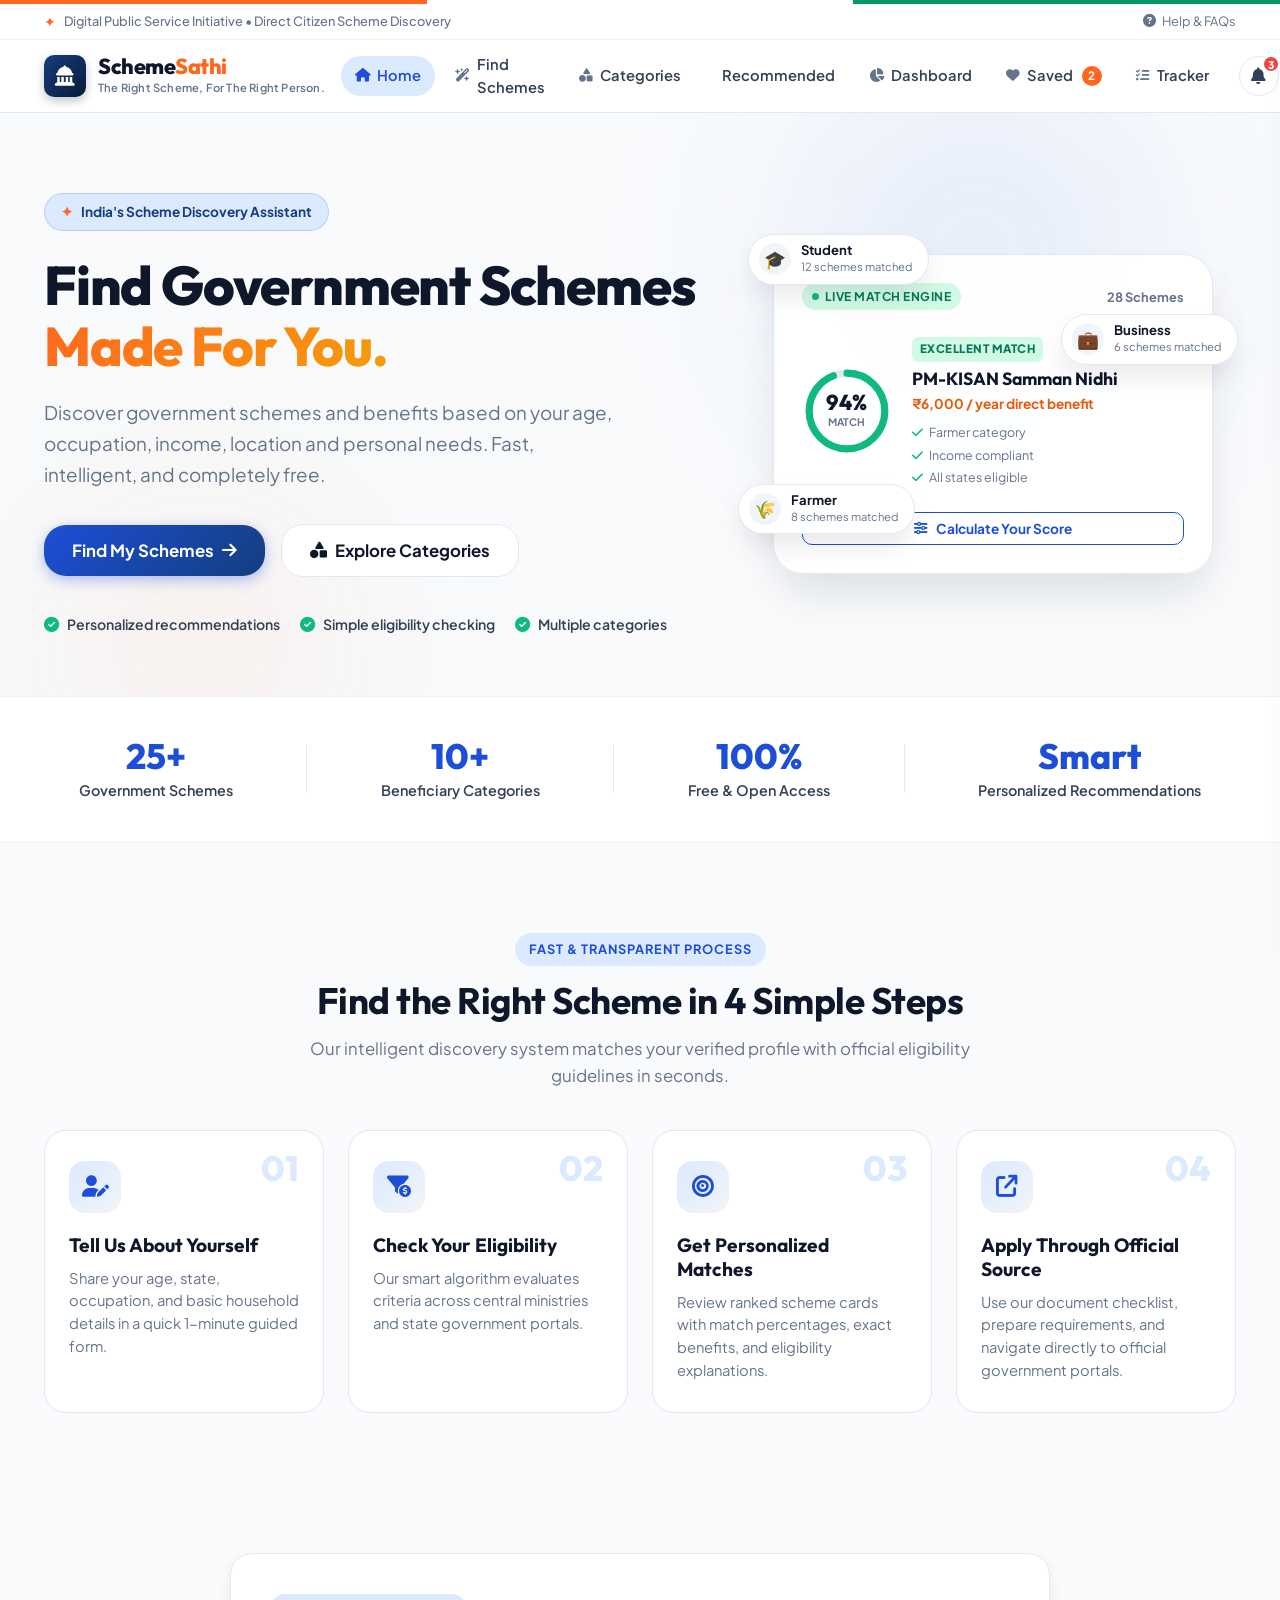
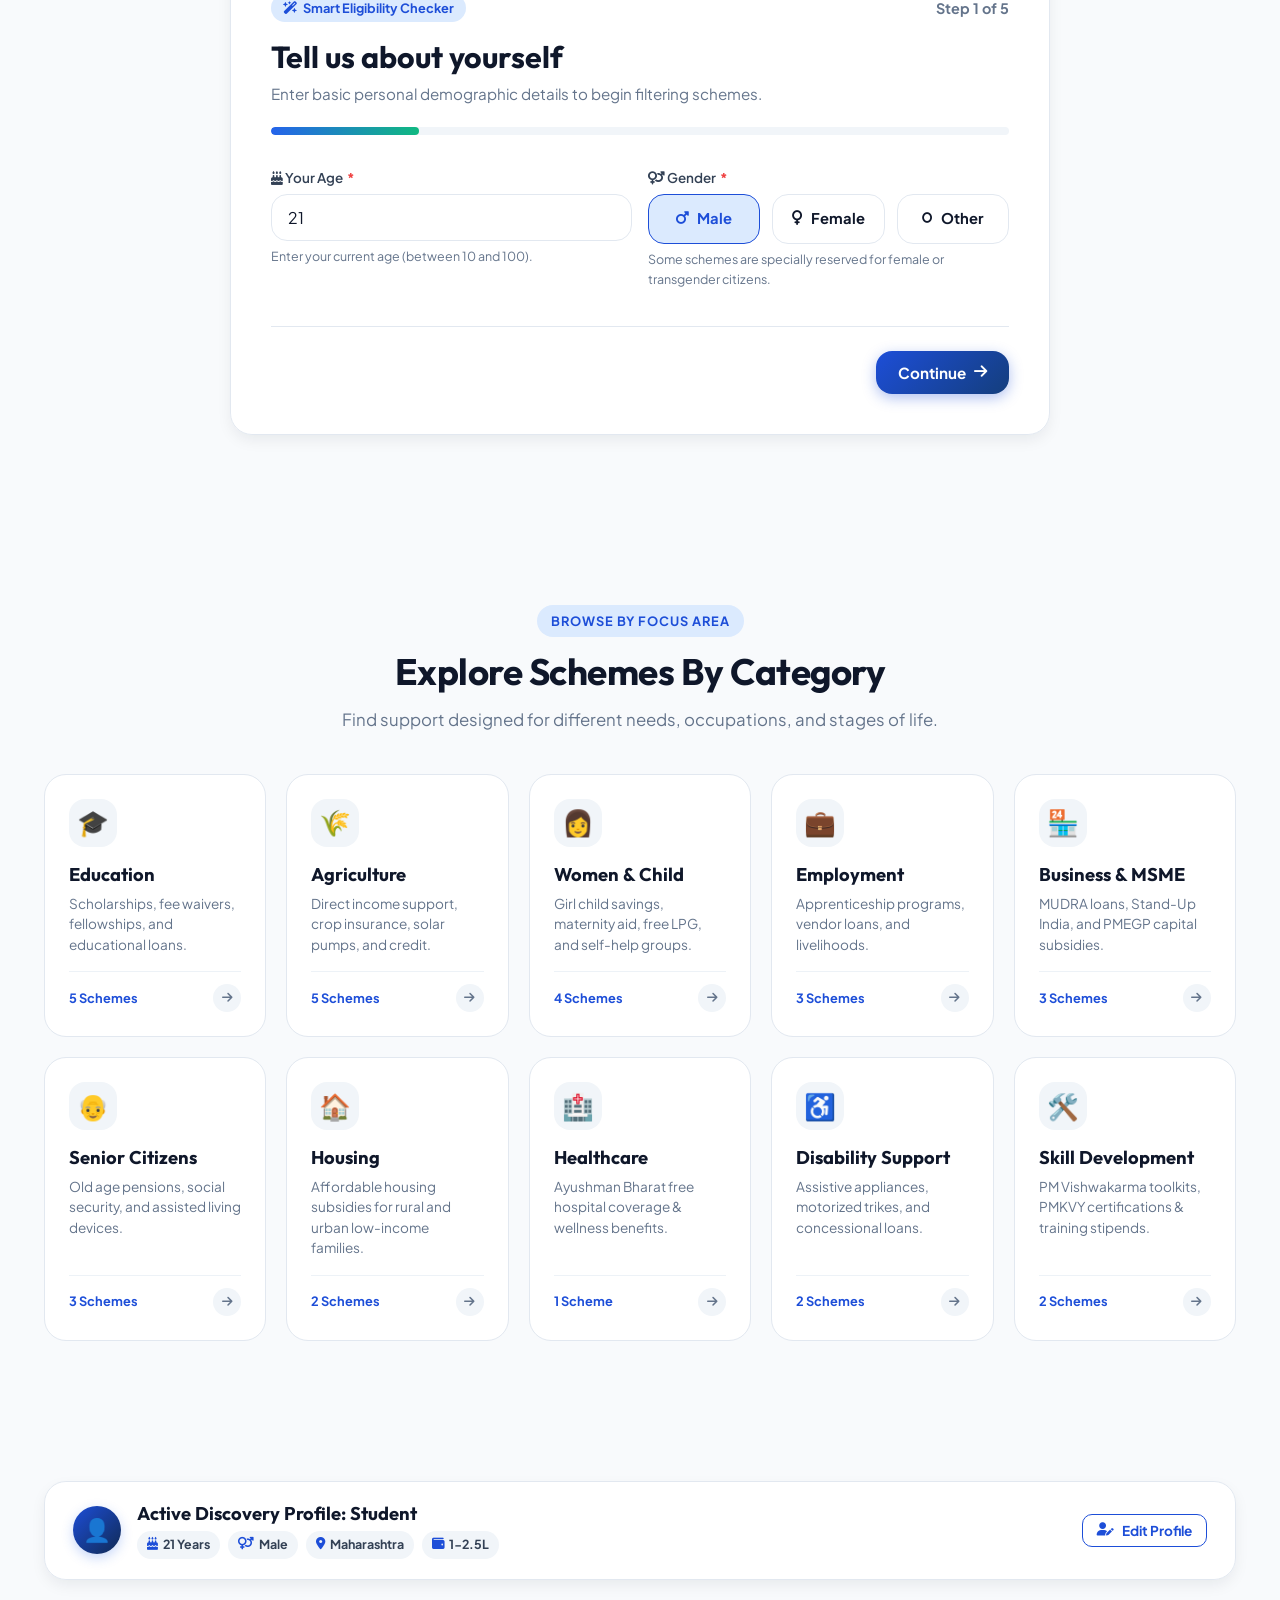
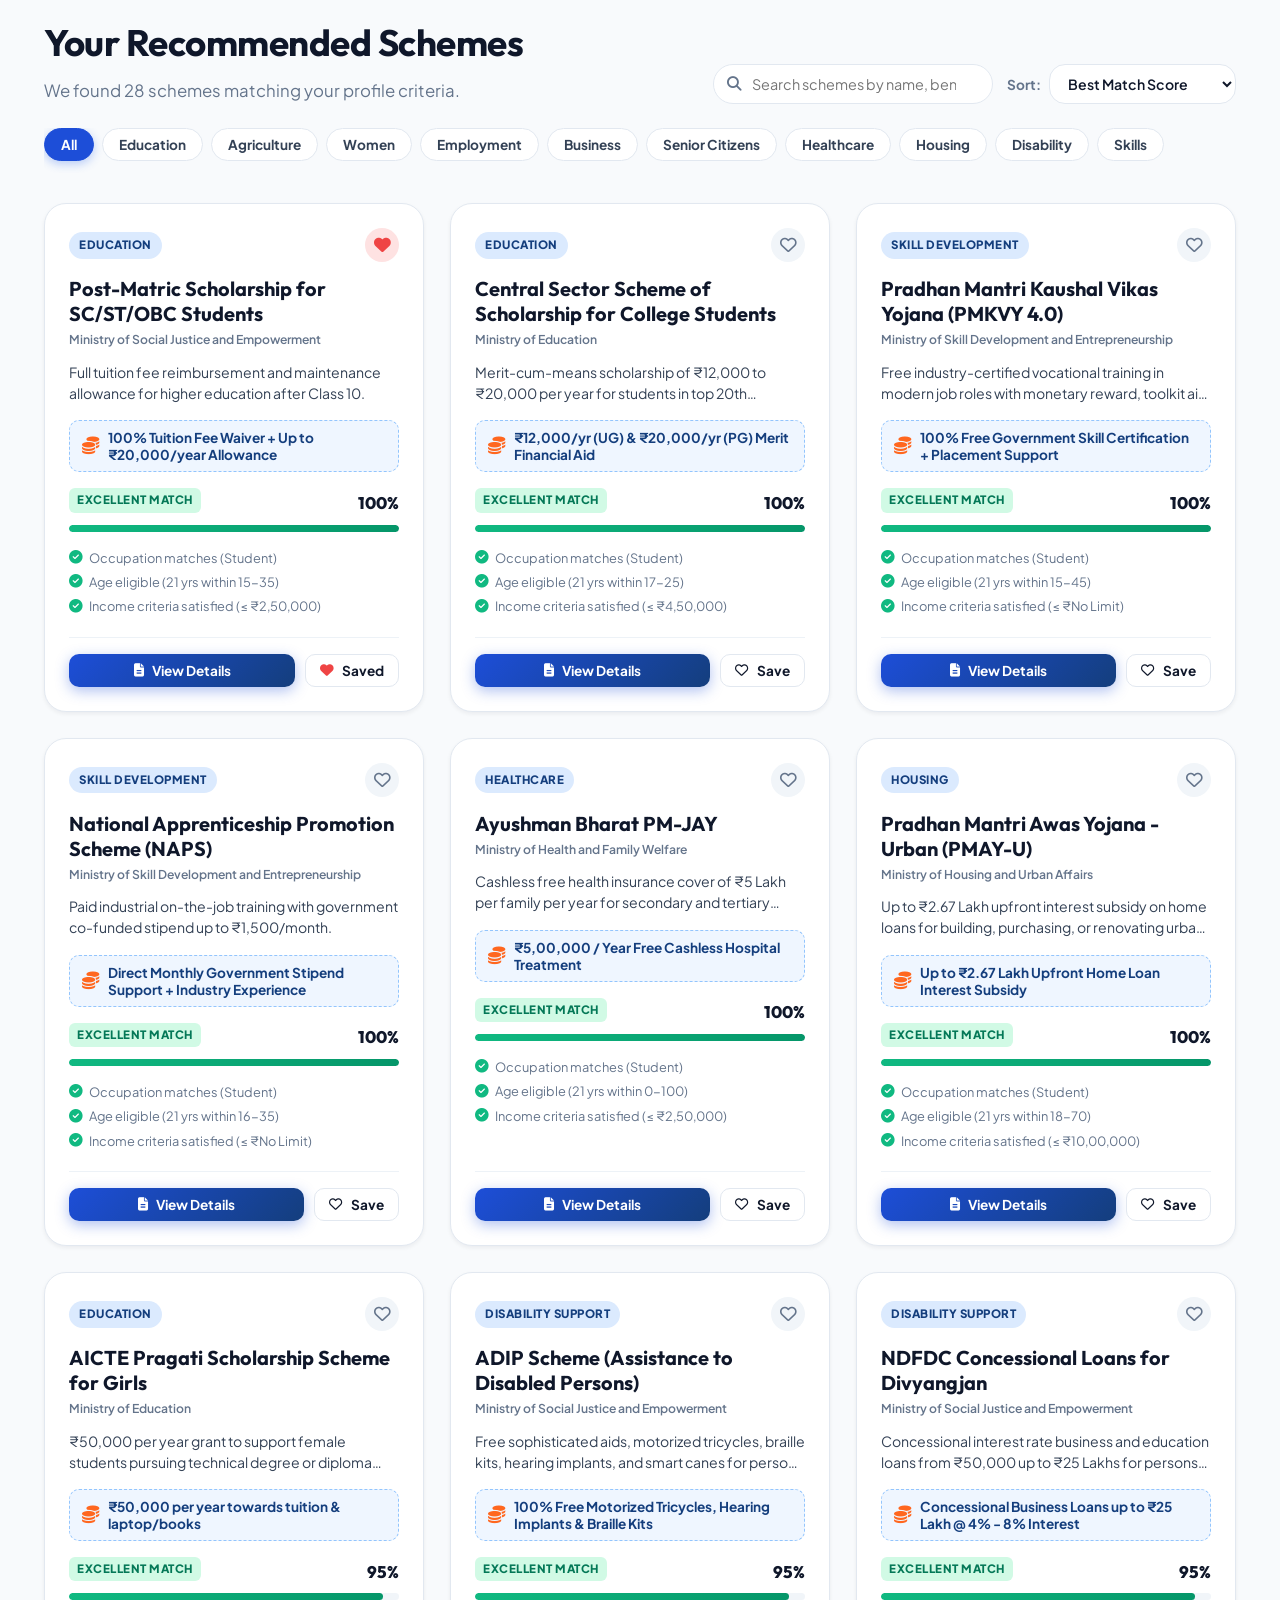
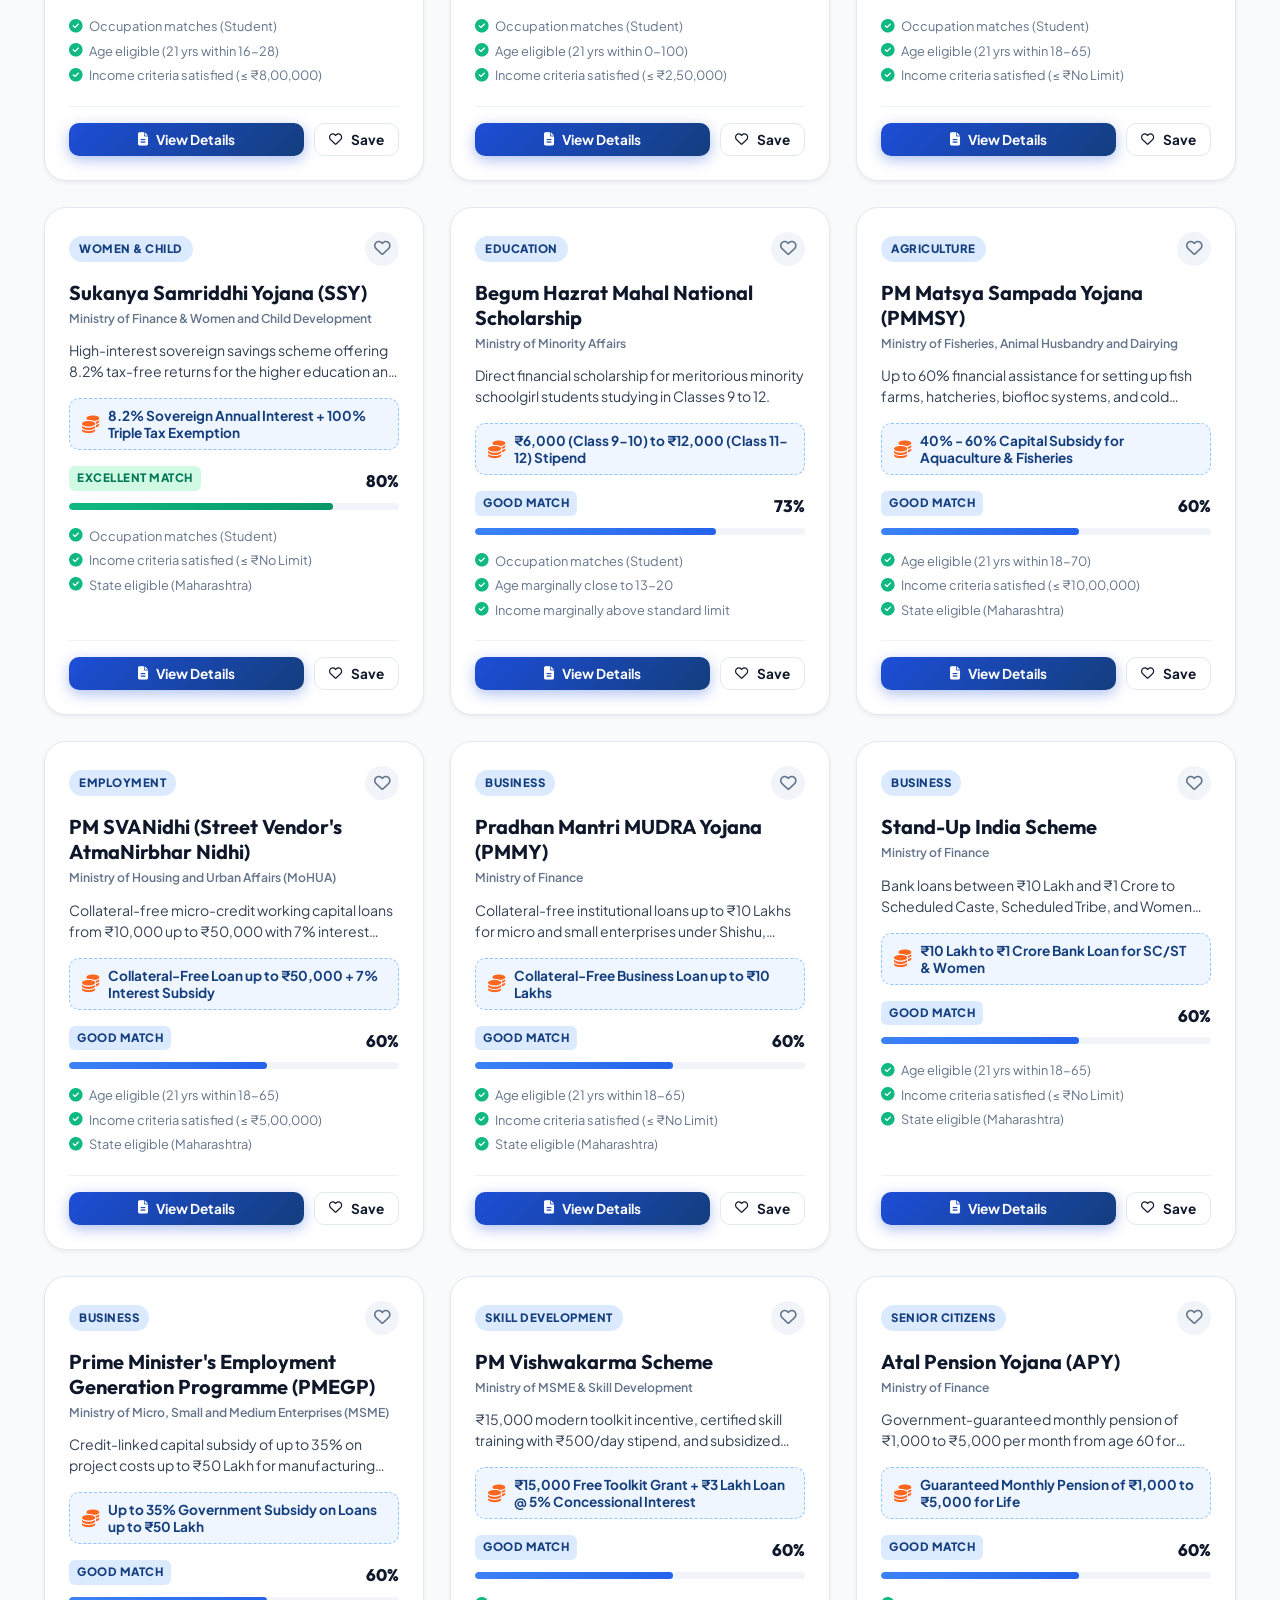
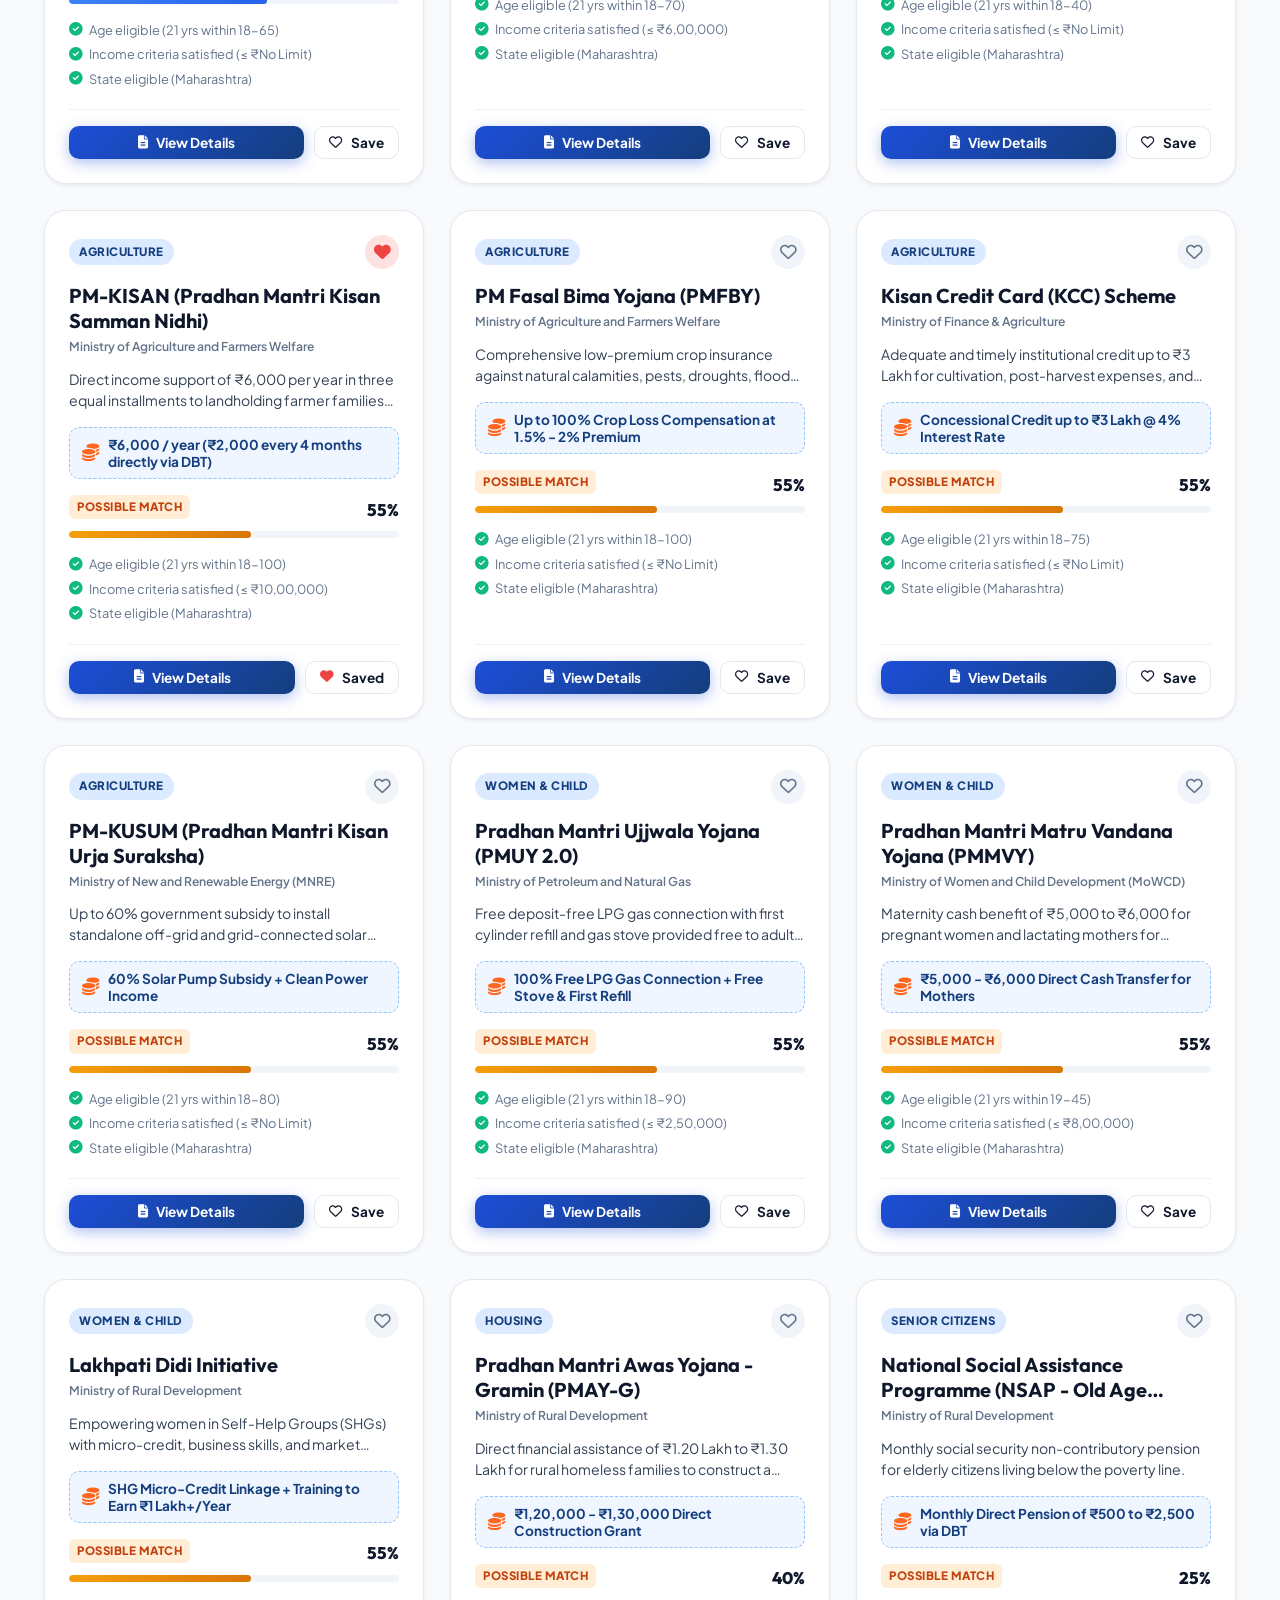
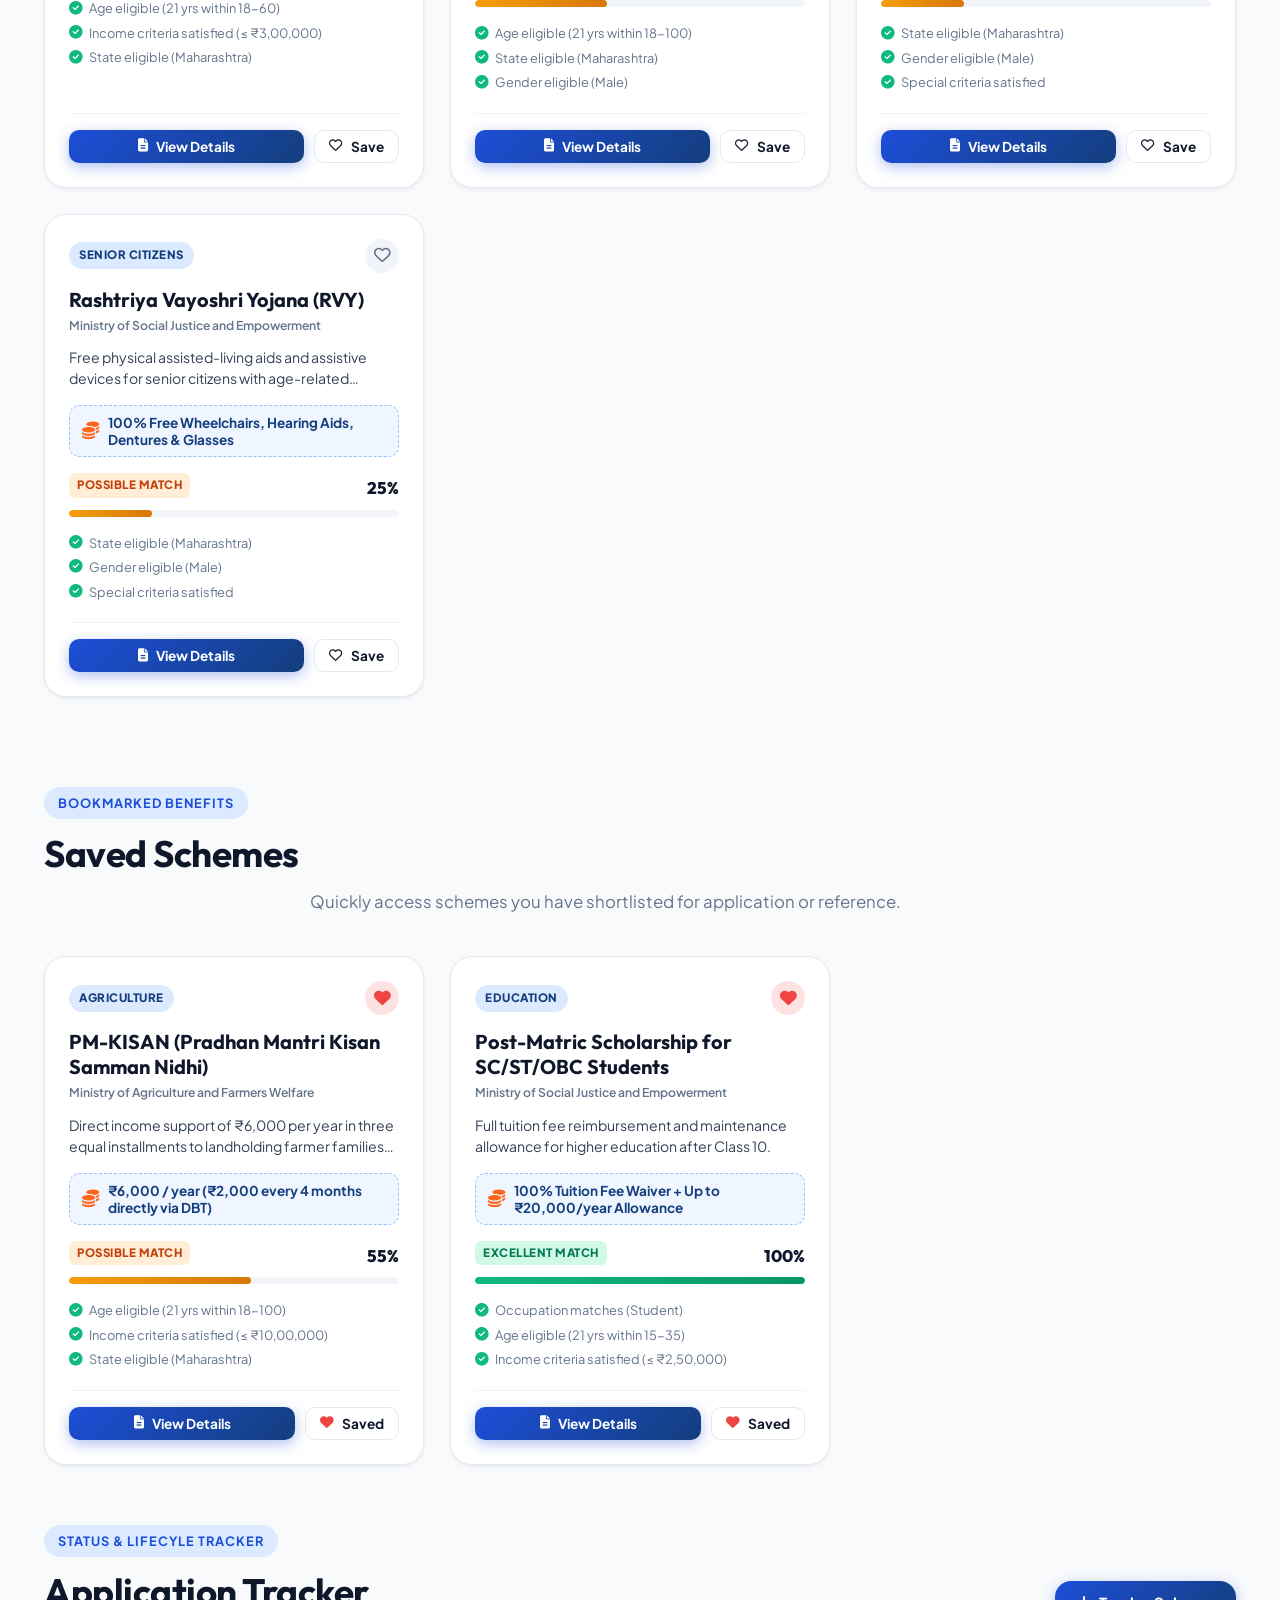
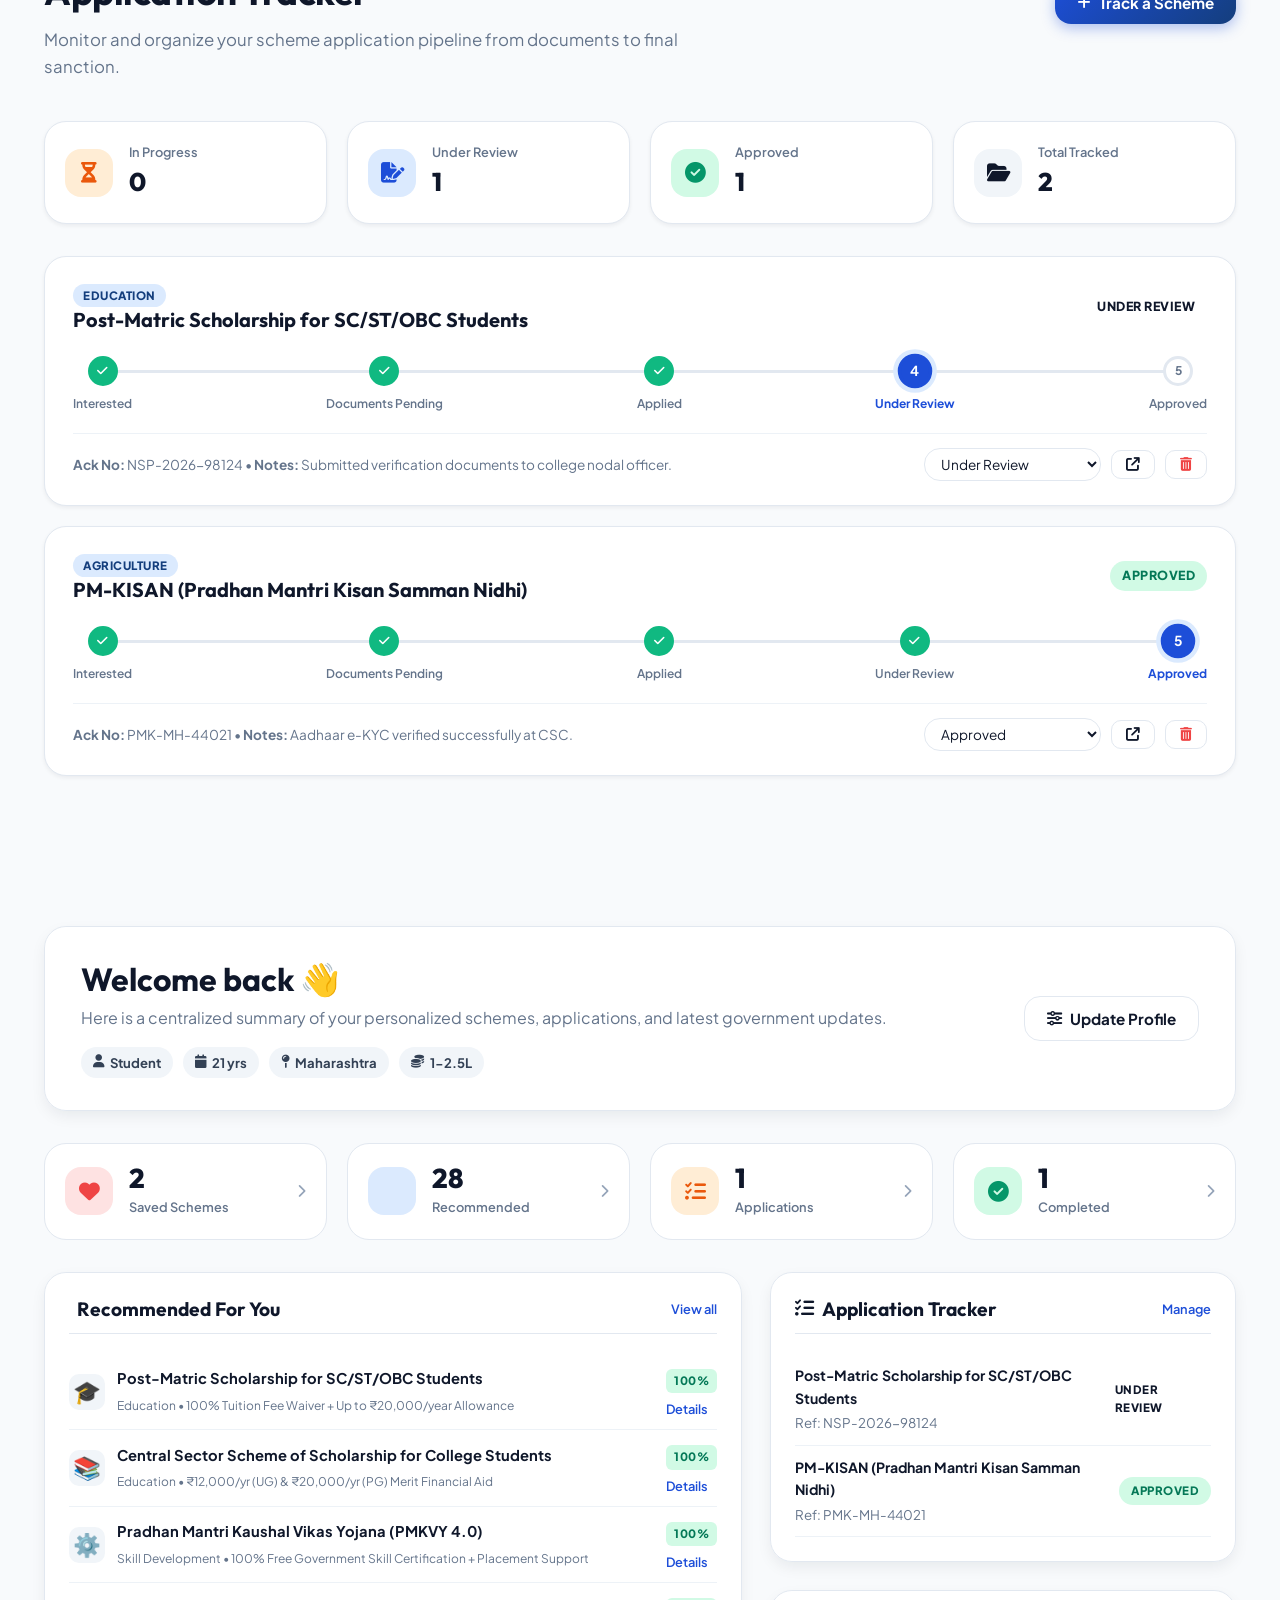
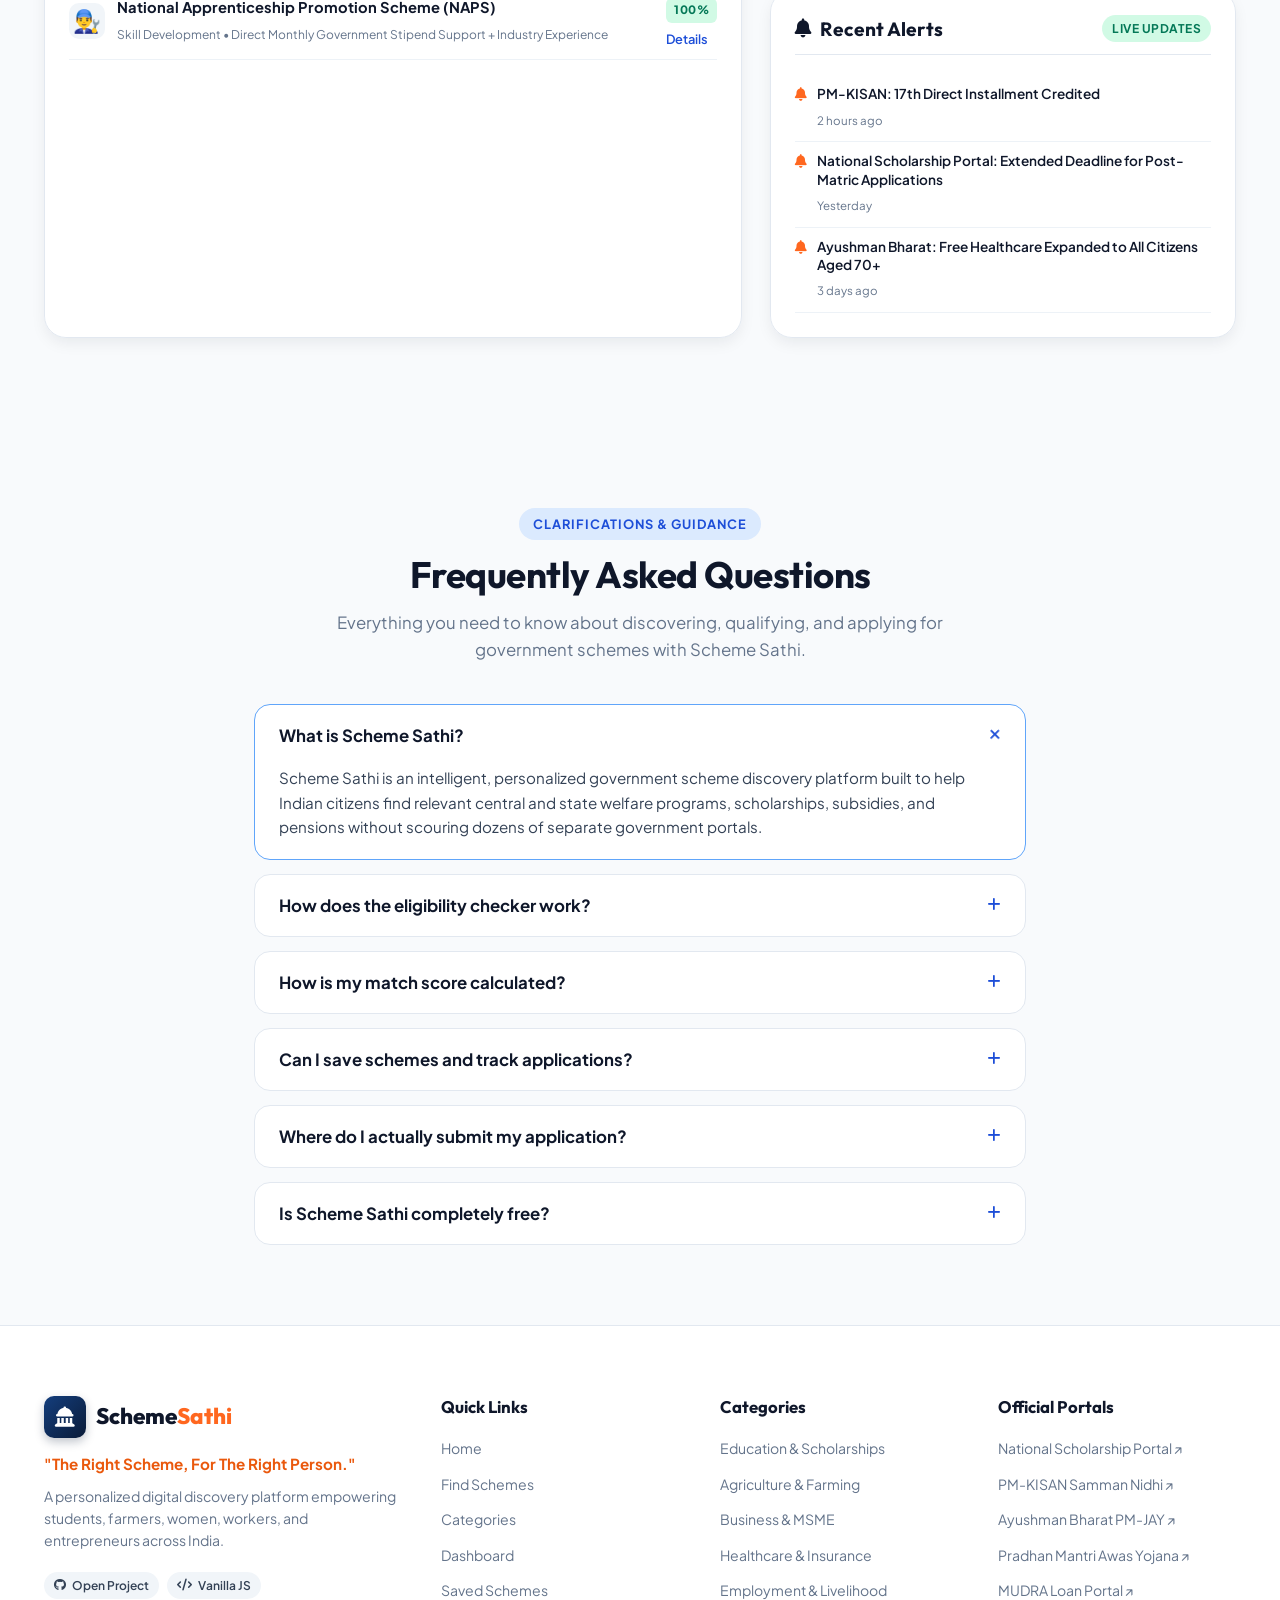
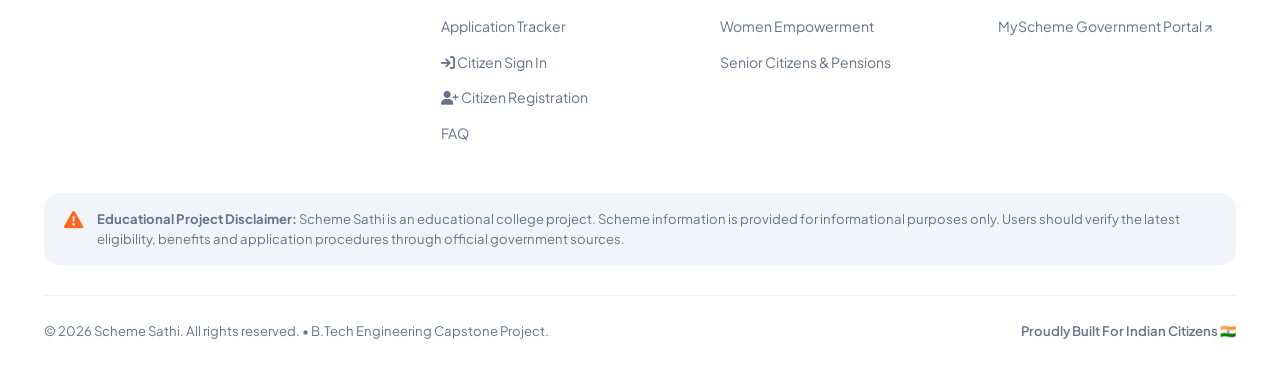
==== commit 089d1aa0: "feat: remove About / Vision & Purpose section from index.html" ====
--- a/index.html
+++ b/index.html
@@ -35,7 +35,6 @@
                 <span data-i18n="topBarText">Digital Public Service Initiative • Direct Citizen Scheme Discovery</span>
             </div>
             <div class="top-micro-links">
-                <a href="#about" class="micro-link" onclick="navigateTo('about')"><i class="fa-solid fa-shield-halved"></i> <span data-i18n="verifiedInfo">Verified Sources</span></a>
                 <a href="#faq" class="micro-link" onclick="navigateTo('faq')"><i class="fa-solid fa-circle-question"></i> <span data-i18n="helpCenter">Help & FAQs</span></a>
             </div>
         </div>
@@ -150,7 +149,6 @@
                 <a href="#saved" class="mob-link" onclick="mobileNavigateTo('saved')"><i class="fa-solid fa-heart"></i> <span data-i18n="navSaved">Saved Schemes</span></a>
                 <a href="#tracker" class="mob-link" onclick="mobileNavigateTo('tracker')"><i class="fa-solid fa-list-check"></i> <span data-i18n="navTracker">Application Tracker</span></a>
                 <a href="#faq" class="mob-link" onclick="mobileNavigateTo('faq')"><i class="fa-solid fa-circle-question"></i> <span data-i18n="helpCenter">FAQ</span></a>
-                <a href="#about" class="mob-link" onclick="mobileNavigateTo('about')"><i class="fa-solid fa-circle-info"></i> <span data-i18n="navAbout">About Us</span></a>
             </div>
             <div class="mobile-drawer-footer">
                 <div id="mobileAuthContainer" class="mb-3"></div>
@@ -1206,66 +1204,6 @@
             </div>
         </section>
 
-        <!-- SECTION 9: ABOUT SECTION -->
-        <section class="about-section spa-section" id="aboutSection">
-            <div class="container">
-                <div class="about-card glass-panel">
-                    <div class="about-grid">
-                        <div class="about-content">
-                            <div class="section-subtitle-tag" data-i18n="aboutTag">Our Vision & Purpose</div>
-                            <h2 class="section-title" data-i18n="aboutTitle">Making Government Schemes Easier To Discover</h2>
-                            <p class="about-p" data-i18n="aboutDesc1">
-                                Scheme Sathi is a student-built engineering project created to bridge the information divide between welfare policies and the everyday citizens who qualify for them.
-                            </p>
-                            <p class="about-p" data-i18n="aboutDesc2">
-                                Every year, thousands of crores in public benefits remain unclaimed simply because citizens are unaware of their eligibility or are intimidated by complex documentation requirements. Scheme Sathi provides a clean, transparent, and user-centric pathway to discovery.
-                            </p>
-
-                            <div class="about-pillars-grid">
-                                <div class="pillar-box">
-                                    <div class="pillar-icon"><i class="fa-solid fa-bullseye"></i></div>
-                                    <h4 data-i18n="pillar1Title">Personalized</h4>
-                                    <p data-i18n="pillar1Desc">Algorithms tailored to individual demographic & economic circumstances.</p>
-                                </div>
-                                <div class="pillar-box">
-                                    <div class="pillar-icon"><i class="fa-solid fa-feather-pointed"></i></div>
-                                    <h4 data-i18n="pillar2Title">Simple</h4>
-                                    <p data-i18n="pillar2Desc">Clean multi-step wizard without bureaucratic legal jargon.</p>
-                                </div>
-                                <div class="pillar-box">
-                                    <div class="pillar-icon"><i class="fa-solid fa-universal-access"></i></div>
-                                    <h4 data-i18n="pillar3Title">Accessible</h4>
-                                    <p data-i18n="pillar3Desc">Supports English, Hindi, and Punjabi with dark & light modes.</p>
-                                </div>
-                                <div class="pillar-box">
-                                    <div class="pillar-icon"><i class="fa-solid fa-gift"></i></div>
-                                    <h4 data-i18n="pillar4Title">100% Free</h4>
-                                    <p data-i18n="pillar4Desc">Non-profit educational public service project.</p>
-                                </div>
-                            </div>
-                        </div>
-
-                        <div class="about-sidebar">
-                            <div class="project-spec-card">
-                                <h4><i class="fa-solid fa-graduation-cap"></i> Project Specifications</h4>
-                                <ul class="spec-list">
-                                    <li><strong>Project Title:</strong> Scheme Sathi</li>
-                                    <li><strong>Theme:</strong> Digital India & Citizen Empowerment</li>
-                                    <li><strong>Type:</strong> B.Tech Final Year Capstone Project</li>
-                                    <li><strong>Frontend Architecture:</strong> Vanilla JS SPA + CSS3 Design System</li>
-                                    <li><strong>Privacy:</strong> 100% Client-Side Evaluation (Zero Tracking)</li>
-                                    <li><strong>Status:</strong> Production Ready Frontend</li>
-                                </ul>
-                                <div class="spec-quote">
-                                    "The Right Scheme, For The Right Person."
-                                </div>
-                            </div>
-                        </div>
-                    </div>
-                </div>
-            </div>
-        </section>
-
     </main>
 
     <!-- FOOTER -->
@@ -1301,7 +1239,6 @@
                         <li><a href="login.html"><i class="fa-solid fa-arrow-right-to-bracket"></i> Citizen Sign In</a></li>
                         <li><a href="register.html"><i class="fa-solid fa-user-plus"></i> Citizen Registration</a></li>
                         <li><a href="#faq" onclick="navigateTo('faq')" data-i18n="helpCenter">FAQ</a></li>
-                        <li><a href="#about" onclick="navigateTo('about')" data-i18n="navAbout">About Us</a></li>
                     </ul>
                 </div>
 
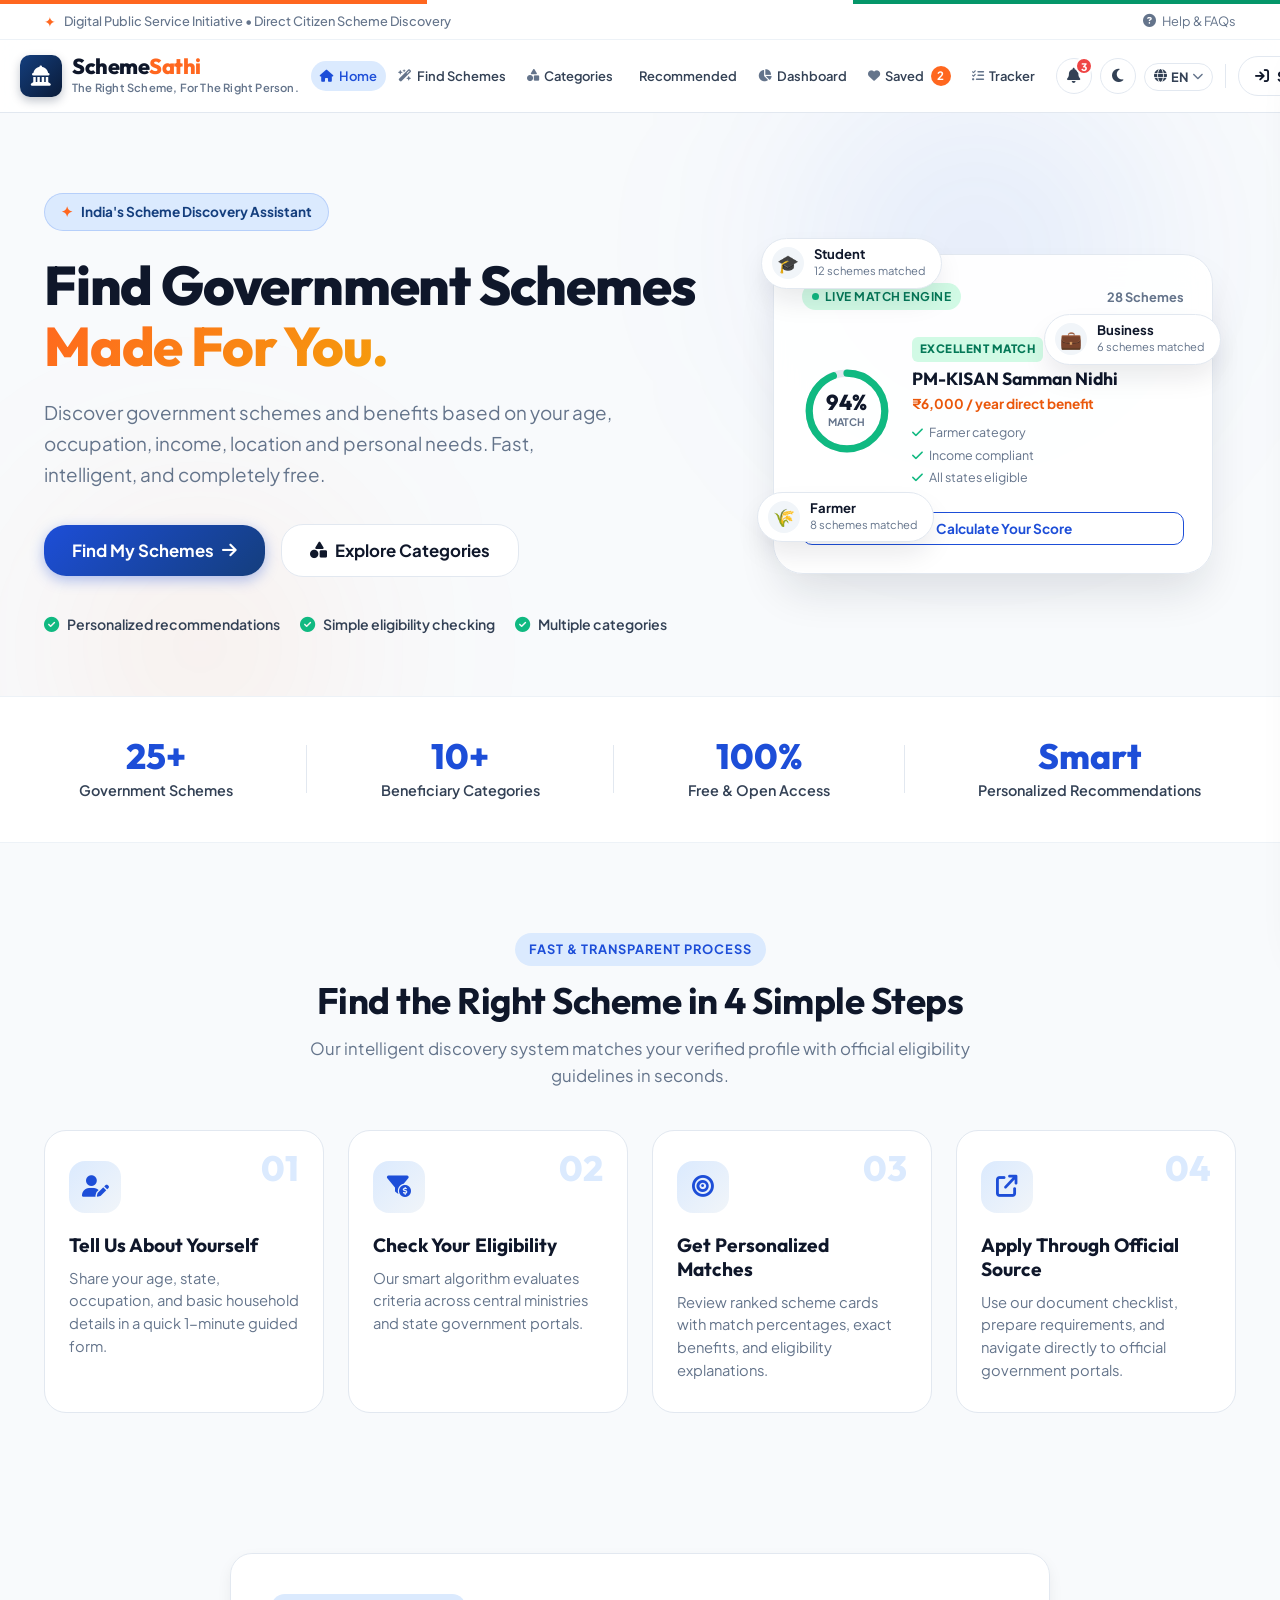
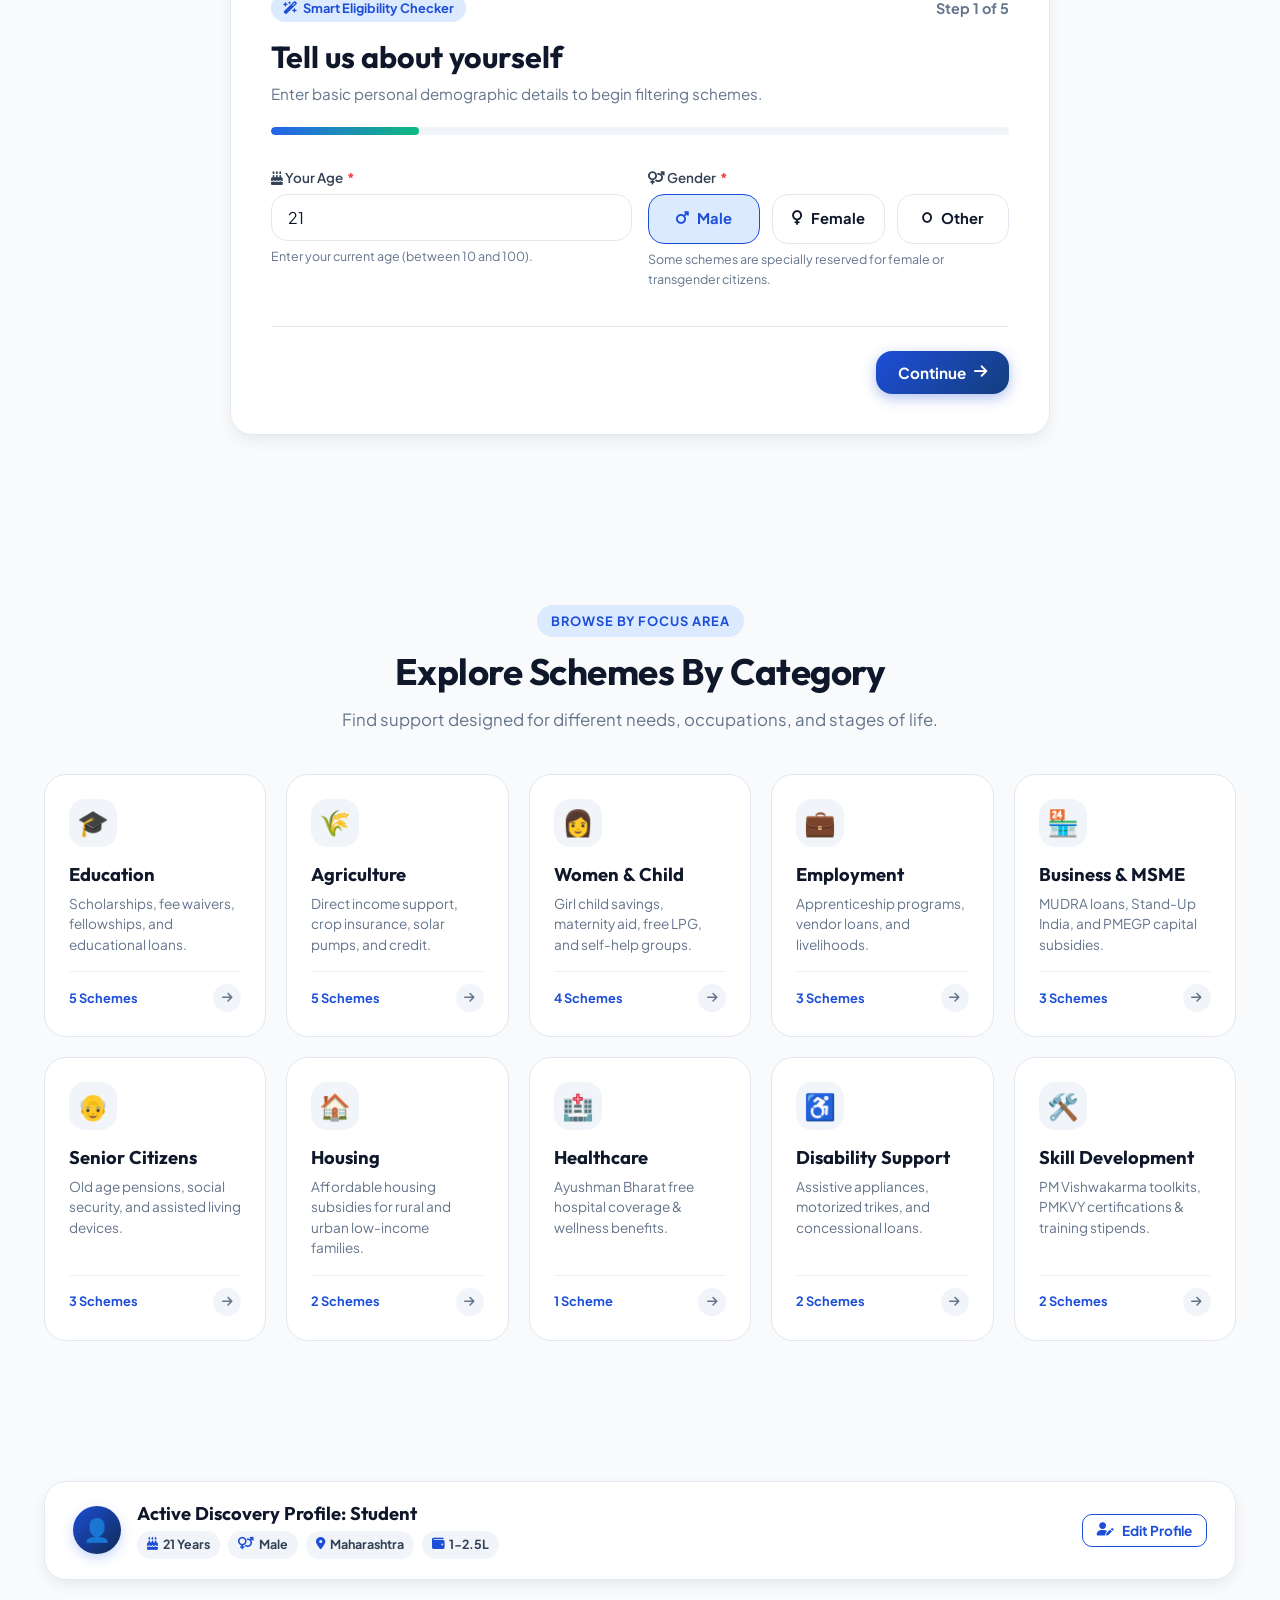
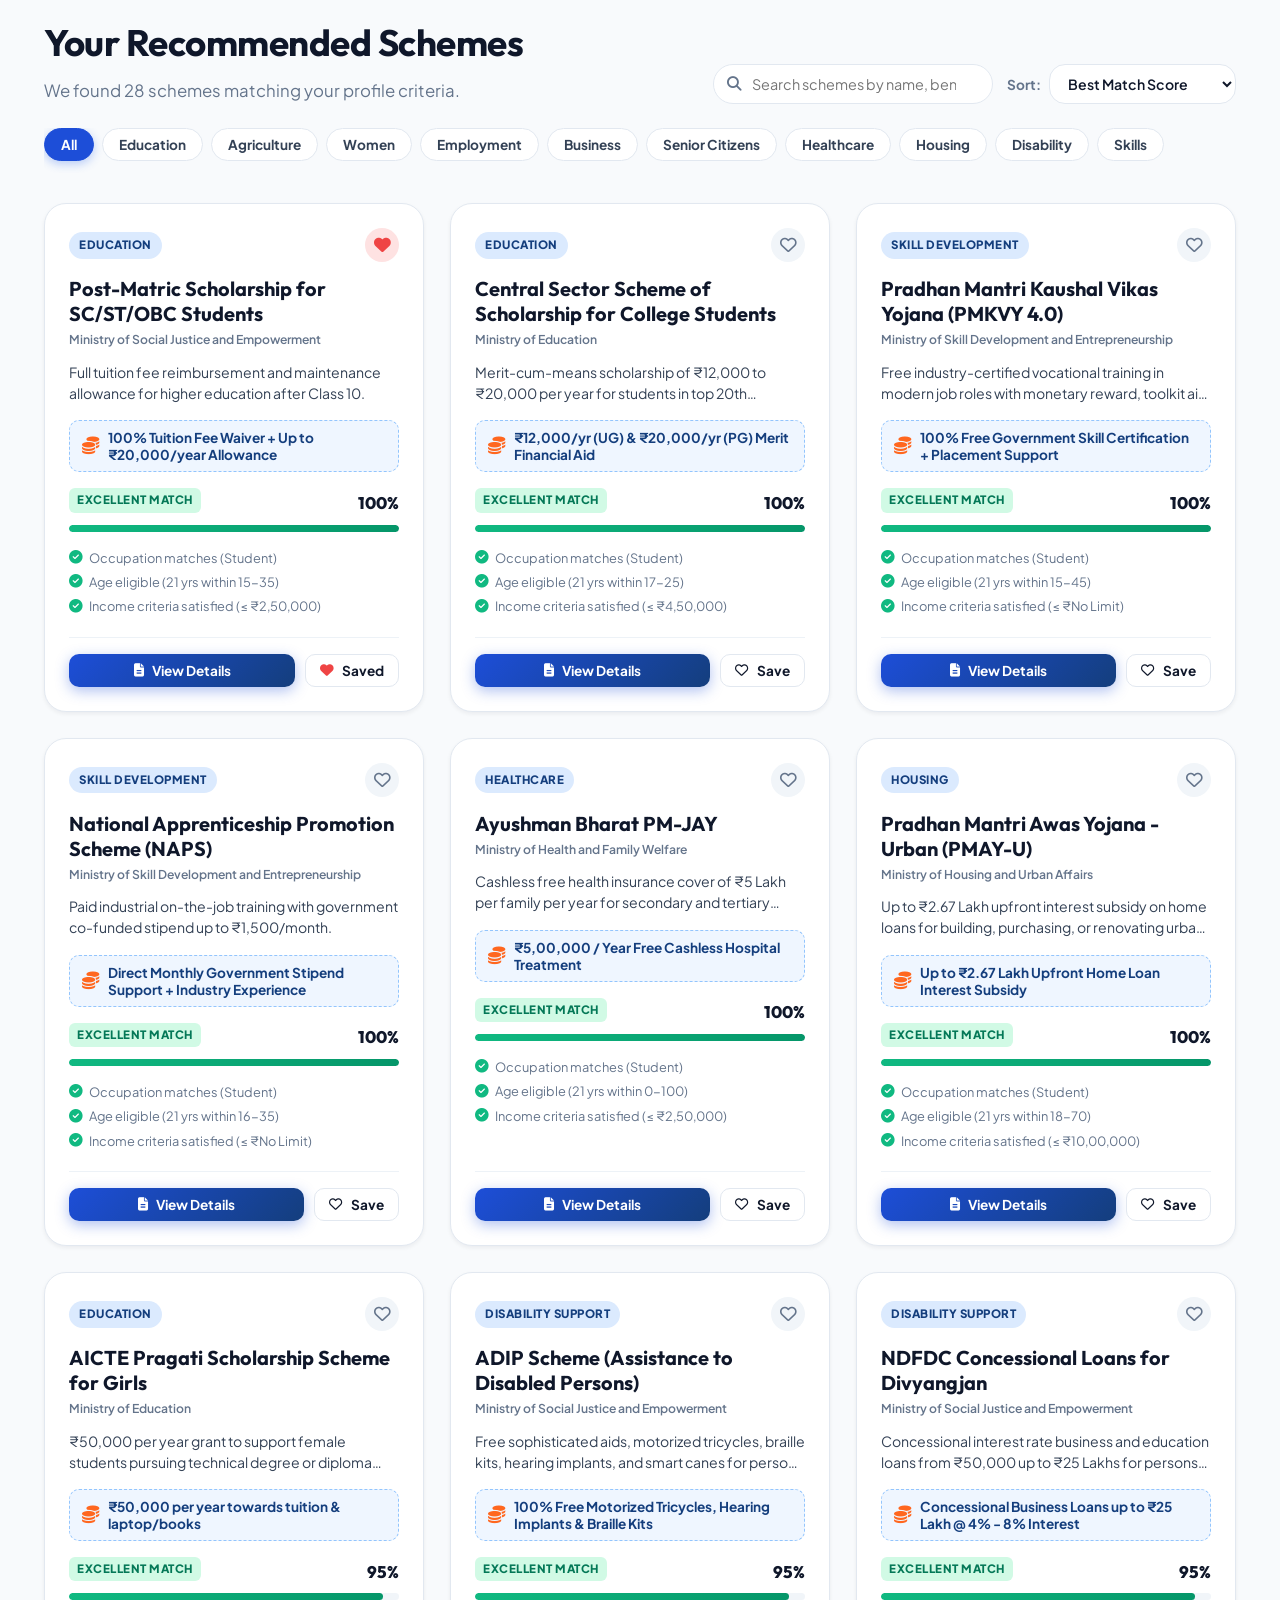
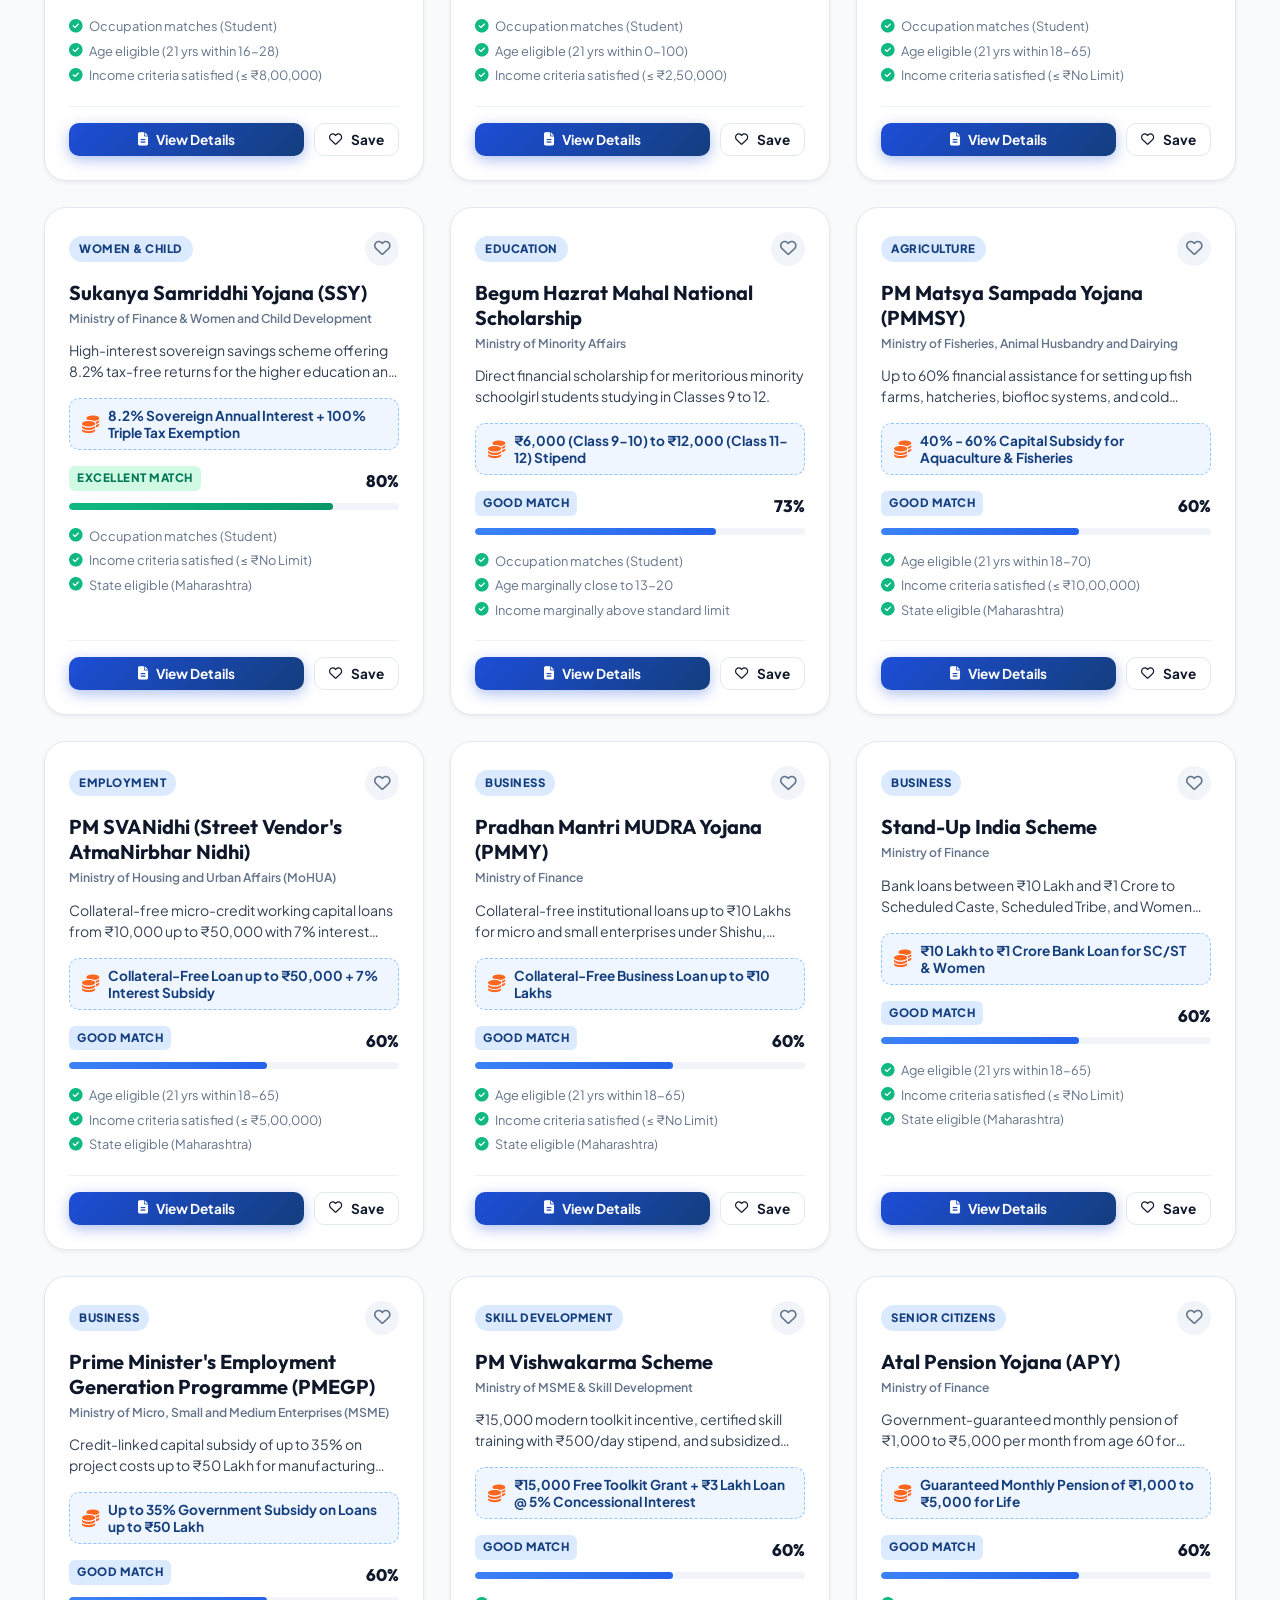
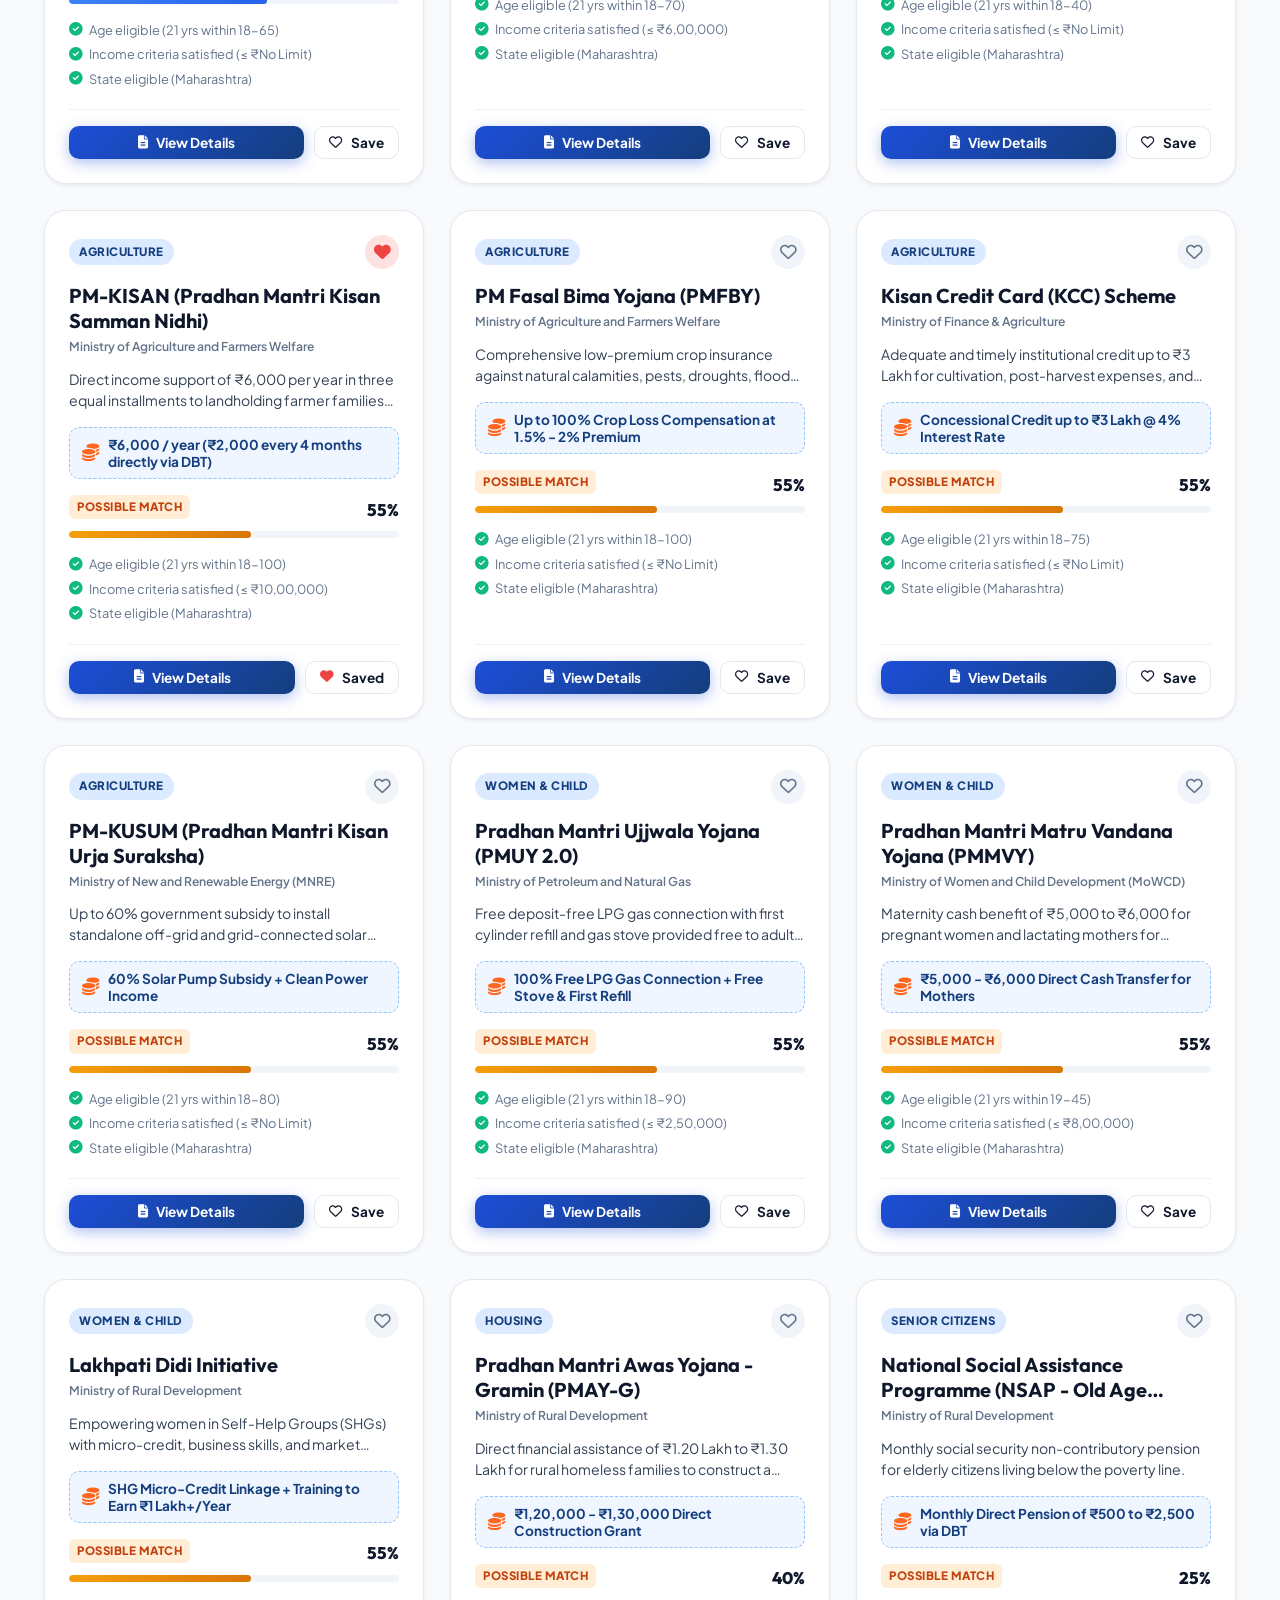
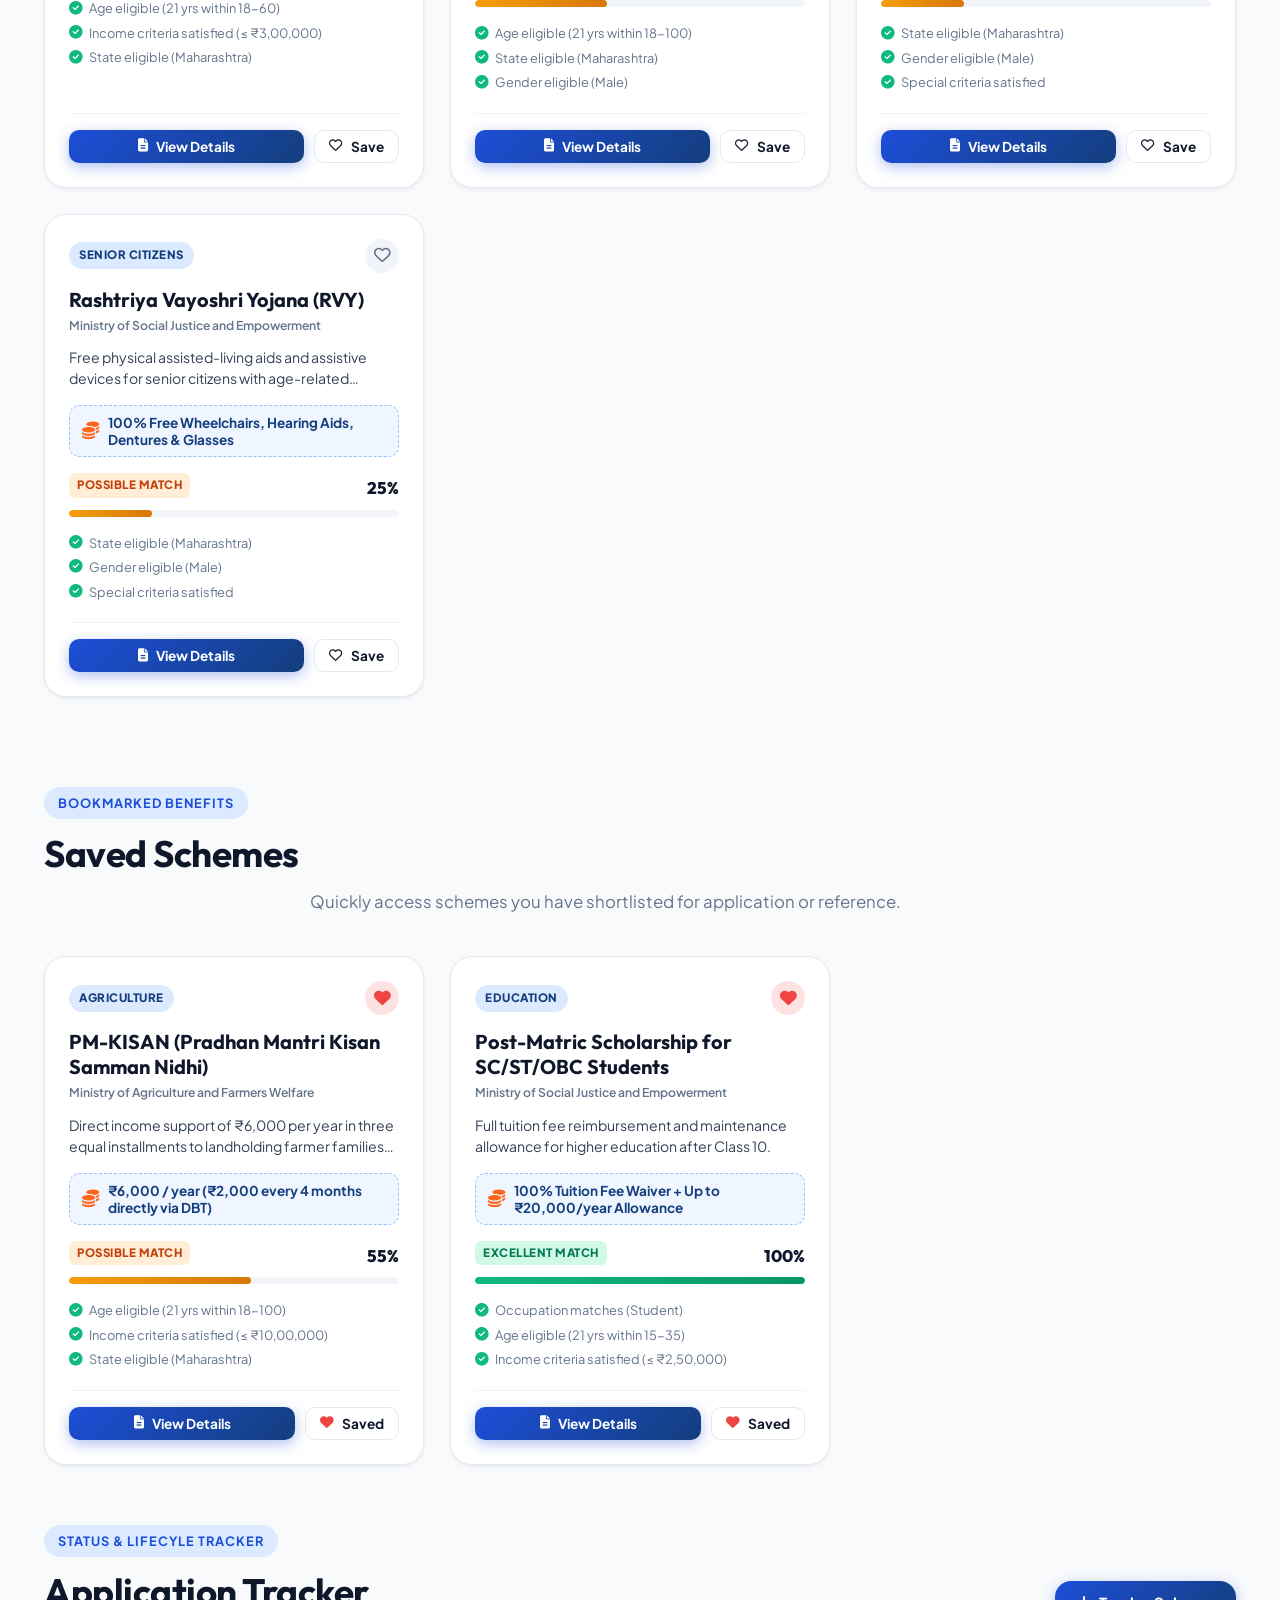
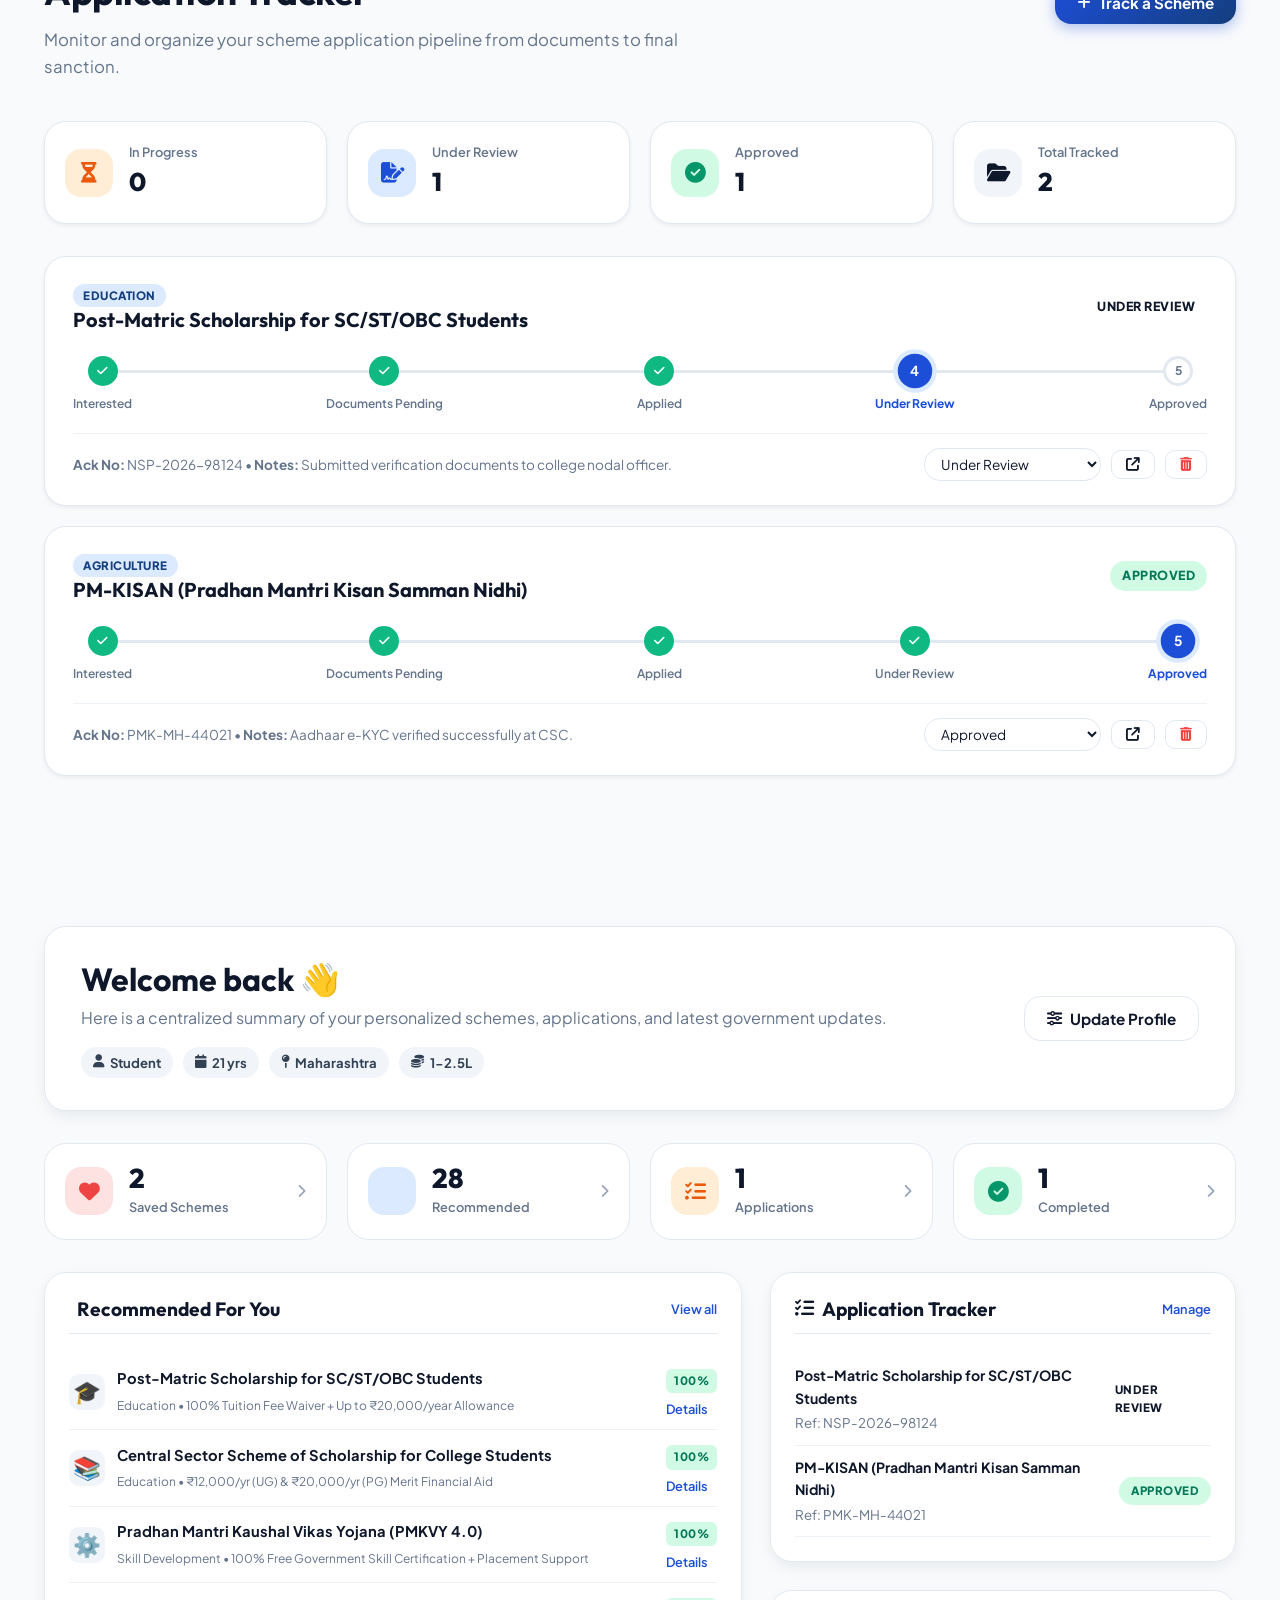
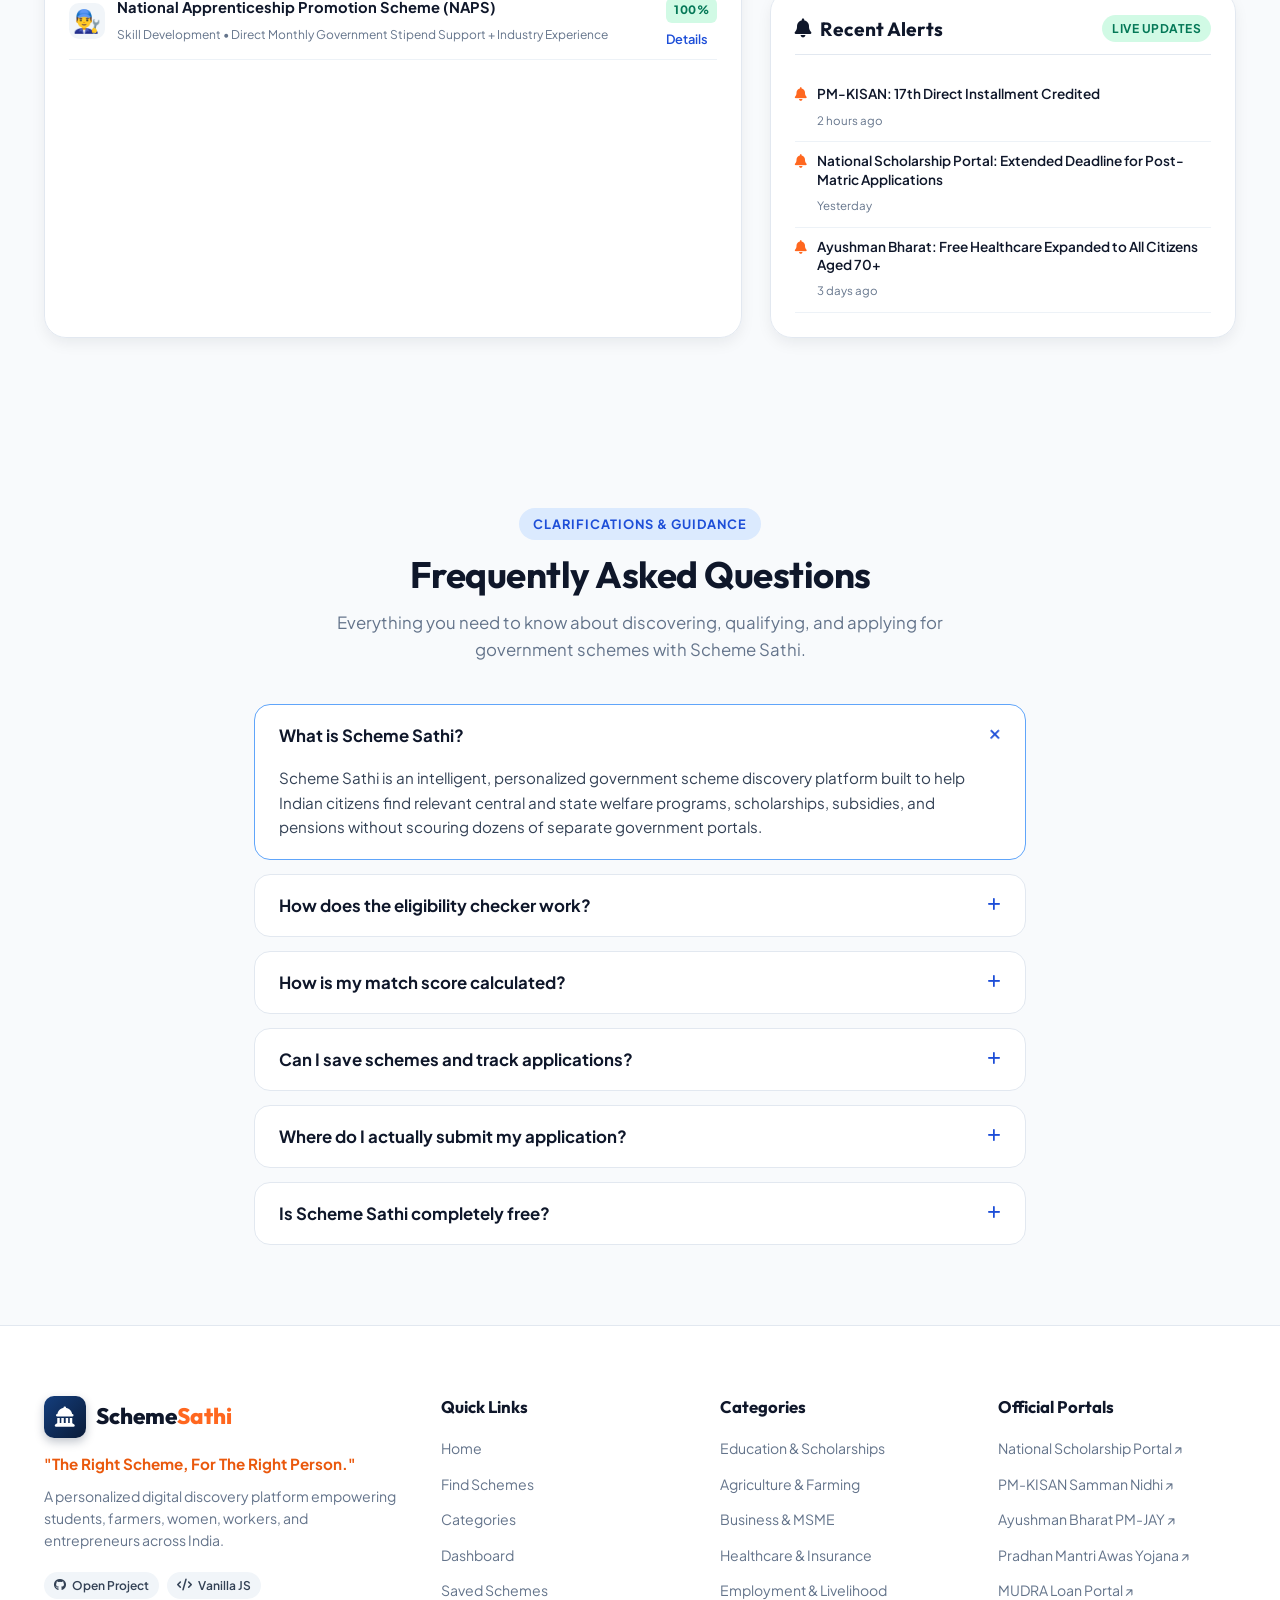
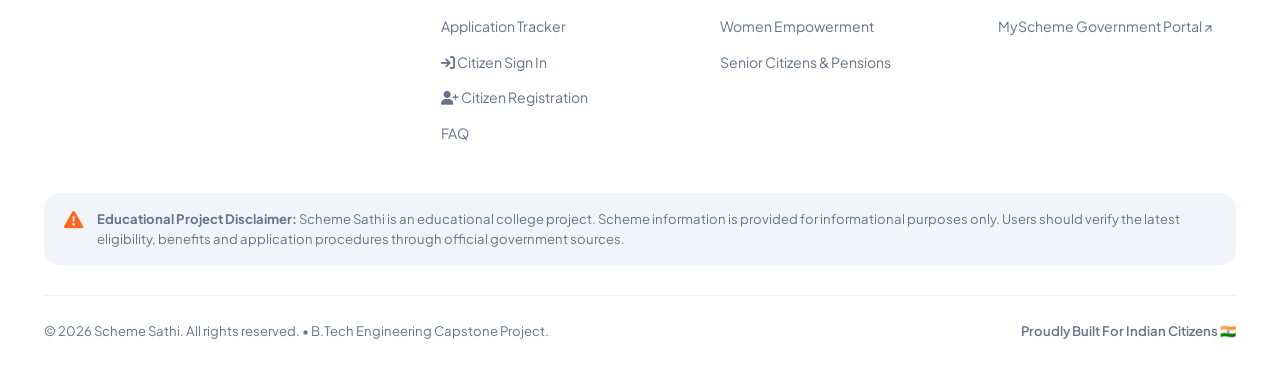
==== commit e250262c: "fix: remove find my scheme CTA, compact nav buttons, reorganize header action controls" ====
--- a/index.html
+++ b/index.html
@@ -80,7 +80,7 @@
                 </a>
             </nav>
 
-            <!-- Navbar Actions: Notifications, Language, Theme, CTA -->
+            <!-- Navbar Actions: Notifications, Theme, Language, Account Menu -->
             <div class="nav-actions-wrap">
                 <!-- Notifications Bell -->
                 <div class="notification-dropdown-wrapper">
@@ -100,6 +100,11 @@
                         </div>
                     </div>
                 </div>
+
+                <!-- Theme Toggle Button -->
+                <button class="icon-btn theme-toggle-btn" id="themeToggleBtn" onclick="toggleTheme()" title="Toggle Dark/Light Mode" aria-label="Toggle Theme">
+                    <i class="fa-solid fa-moon" id="themeIcon"></i>
+                </button>
 
                 <!-- Language Switcher -->
                 <div class="lang-dropdown-wrapper">
@@ -115,21 +120,12 @@
                     </div>
                 </div>
 
-                <!-- Theme Toggle Button -->
-                <button class="icon-btn theme-toggle-btn" id="themeToggleBtn" onclick="toggleTheme()" title="Toggle Dark/Light Mode" aria-label="Toggle Theme">
-                    <i class="fa-solid fa-moon" id="themeIcon"></i>
-                </button>
+                <div class="nav-divider"></div>
 
                 <!-- User Auth Profile / Login Button -->
                 <div class="user-auth-wrapper" id="userAuthWrapper">
                     <!-- Populated dynamically via JS (Login button or User Profile Dropdown) -->
                 </div>
-
-                <!-- Primary CTA Button -->
-                <button class="btn btn-primary btn-nav-cta" onclick="startEligibilityWizard()">
-                    <i class="fa-solid fa-magnifying-glass-chart"></i>
-                    <span data-i18n="ctaFindMyScheme">Find My Scheme</span>
-                </button>
 
                 <!-- Mobile Hamburger Button -->
                 <button class="mobile-menu-btn" id="mobileMenuBtn" aria-label="Open Navigation Menu" onclick="toggleMobileMenu()">
--- a/style.css
+++ b/style.css
@@ -296,19 +296,26 @@
     transition: all var(--trans-normal);
 }
 
+.navbar-wrapper .container {
+    max-width: 1400px;
+    padding-left: 20px;
+    padding-right: 20px;
+}
+
 .navbar {
     display: flex;
     align-items: center;
     justify-content: space-between;
     height: 72px;
-    gap: 16px;
+    gap: 12px;
+    width: 100%;
 }
 
 /* Brand Logo */
 .brand-logo {
     display: flex;
     align-items: center;
-    gap: 12px;
+    gap: 10px;
     flex-shrink: 0;
 }
 .logo-icon-wrap {
@@ -323,6 +330,7 @@
     font-size: 1.25rem;
     box-shadow: 0 4px 10px rgba(10, 27, 56, 0.25);
     transition: transform var(--trans-spring);
+    flex-shrink: 0;
 }
 .brand-logo:hover .logo-icon-wrap {
     transform: rotate(-6deg) scale(1.06);
@@ -338,6 +346,7 @@
     letter-spacing: -0.5px;
     line-height: 1.1;
     color: var(--text-primary);
+    white-space: nowrap;
 }
 .highlight-saffron {
     color: var(--accent-500);
@@ -347,28 +356,31 @@
     font-weight: 600;
     color: var(--text-muted);
     letter-spacing: 0.2px;
+    white-space: nowrap;
 }
 
 /* Nav Links */
 .nav-links-wrap {
     display: flex;
     align-items: center;
-    gap: 6px;
+    gap: 3px;
+    flex-shrink: 0;
 }
 .nav-link {
     display: inline-flex;
     align-items: center;
-    gap: 7px;
-    padding: 8px 14px;
+    gap: 5px;
+    padding: 5px 9px;
     border-radius: var(--radius-full);
-    font-size: 0.92rem;
+    font-size: 0.81rem;
     font-weight: 600;
     color: var(--text-secondary);
     position: relative;
+    white-space: nowrap;
     transition: all var(--trans-fast);
 }
 .nav-link i {
-    font-size: 0.85rem;
+    font-size: 0.76rem;
     color: var(--text-muted);
     transition: color var(--trans-fast);
 }
@@ -412,11 +424,19 @@
 .nav-actions-wrap {
     display: flex;
     align-items: center;
-    gap: 12px;
+    gap: 8px;
+    flex-shrink: 0;
+}
+.nav-divider {
+    width: 1px;
+    height: 24px;
+    background-color: var(--border-light);
+    margin: 0 4px;
+    flex-shrink: 0;
 }
 .icon-btn {
-    width: 40px;
-    height: 40px;
+    width: 36px;
+    height: 36px;
     border-radius: var(--radius-full);
     border: 1px solid var(--border-light);
     background-color: var(--bg-surface);
@@ -424,8 +444,9 @@
     display: inline-flex;
     align-items: center;
     justify-content: center;
-    font-size: 1.05rem;
+    font-size: 0.95rem;
     position: relative;
+    flex-shrink: 0;
     transition: all var(--trans-fast);
 }
 .icon-btn:hover {
@@ -454,18 +475,21 @@
 /* Language Dropdown */
 .lang-dropdown-wrapper {
     position: relative;
+    flex-shrink: 0;
 }
 .lang-selector-btn {
     display: inline-flex;
     align-items: center;
-    gap: 6px;
-    padding: 7px 12px;
+    gap: 4px;
+    padding: 5px 9px;
     border-radius: var(--radius-full);
     border: 1px solid var(--border-light);
     background-color: var(--bg-surface);
-    font-size: 0.85rem;
+    font-size: 0.80rem;
     font-weight: 700;
     color: var(--text-secondary);
+    white-space: nowrap;
+    flex-shrink: 0;
     transition: all var(--trans-fast);
 }
 .lang-selector-btn:hover {
@@ -1098,9 +1122,9 @@
     color: var(--text-muted);
 }
 
-.bubble-1 { top: -20px; left: -25px; }
-.bubble-2 { bottom: 40px; left: -35px; }
-.bubble-3 { top: 60px; right: -25px; }
+.bubble-1 { top: -16px; left: -12px; }
+.bubble-2 { bottom: 32px; left: -16px; }
+.bubble-3 { top: 60px; right: -8px; }
 
 /* Floating Animations */
 @keyframes float1 {
@@ -3035,13 +3059,14 @@
 .user-profile-trigger-btn {
     display: flex;
     align-items: center;
-    gap: 10px;
-    padding: 5px 14px 5px 6px;
+    gap: 8px;
+    padding: 3px 10px 3px 5px;
     border-radius: var(--radius-full);
-    border: 1.5px solid var(--border-light);
+    border: 1px solid var(--border-light);
     background-color: var(--bg-surface-elevated);
     cursor: pointer;
     transition: var(--trans-normal);
+    flex-shrink: 0;
 }
 
 .user-profile-trigger-btn:hover {
@@ -3050,12 +3075,12 @@
 }
 
 .user-avatar-badge {
-    width: 34px;
-    height: 34px;
+    width: 28px;
+    height: 28px;
     border-radius: 50%;
     color: #ffffff;
     font-weight: 800;
-    font-size: 0.82rem;
+    font-size: 0.74rem;
     display: flex;
     align-items: center;
     justify-content: center;
@@ -3068,21 +3093,21 @@
     display: flex;
     flex-direction: column;
     text-align: left;
-    line-height: 1.25;
+    line-height: 1.15;
 }
 
 .user-nav-name {
-    font-size: 0.84rem;
+    font-size: 0.80rem;
     font-weight: 700;
     color: var(--text-primary);
-    max-width: 120px;
+    max-width: 100px;
     white-space: nowrap;
     overflow: hidden;
     text-overflow: ellipsis;
 }
 
 .user-nav-role {
-    font-size: 0.7rem;
+    font-size: 0.65rem;
     color: var(--primary-600);
     font-weight: 600;
 }
@@ -3482,11 +3507,34 @@
 /* --------------------------------------------------------------------------
    21. RESPONSIVE BREAKPOINTS
    -------------------------------------------------------------------------- */
-@media (max-width: 1024px) {
+@media (max-width: 1250px) {
+    .brand-motto {
+        display: none;
+    }
+    .nav-link {
+        padding: 5px 8px;
+        font-size: 0.78rem;
+        gap: 3px;
+    }
+    .nav-actions-wrap {
+        gap: 6px;
+    }
+}
+
+@media (max-width: 1050px) {
+    .nav-links-wrap {
+        display: none;
+    }
+    .mobile-menu-btn {
+        display: flex;
+    }
+    .top-micro-bar {
+        display: none;
+    }
     .hero-container {
         grid-template-columns: 1fr;
         text-align: center;
-        gap: 60px;
+        gap: 48px;
     }
     .hero-left-content {
         display: flex;
@@ -3511,27 +3559,12 @@
     .tracker-metrics-grid {
         grid-template-columns: repeat(2, 1fr);
     }
-    .about-grid {
-        grid-template-columns: 1fr;
-    }
     .footer-grid {
         grid-template-columns: 1fr 1fr;
     }
 }
 
 @media (max-width: 768px) {
-    .nav-links-wrap {
-        display: none;
-    }
-    .mobile-menu-btn {
-        display: flex;
-    }
-    .top-micro-bar {
-        display: none;
-    }
-    .btn-nav-cta {
-        display: none;
-    }
     .hero-title {
         font-size: 2.5rem;
     }
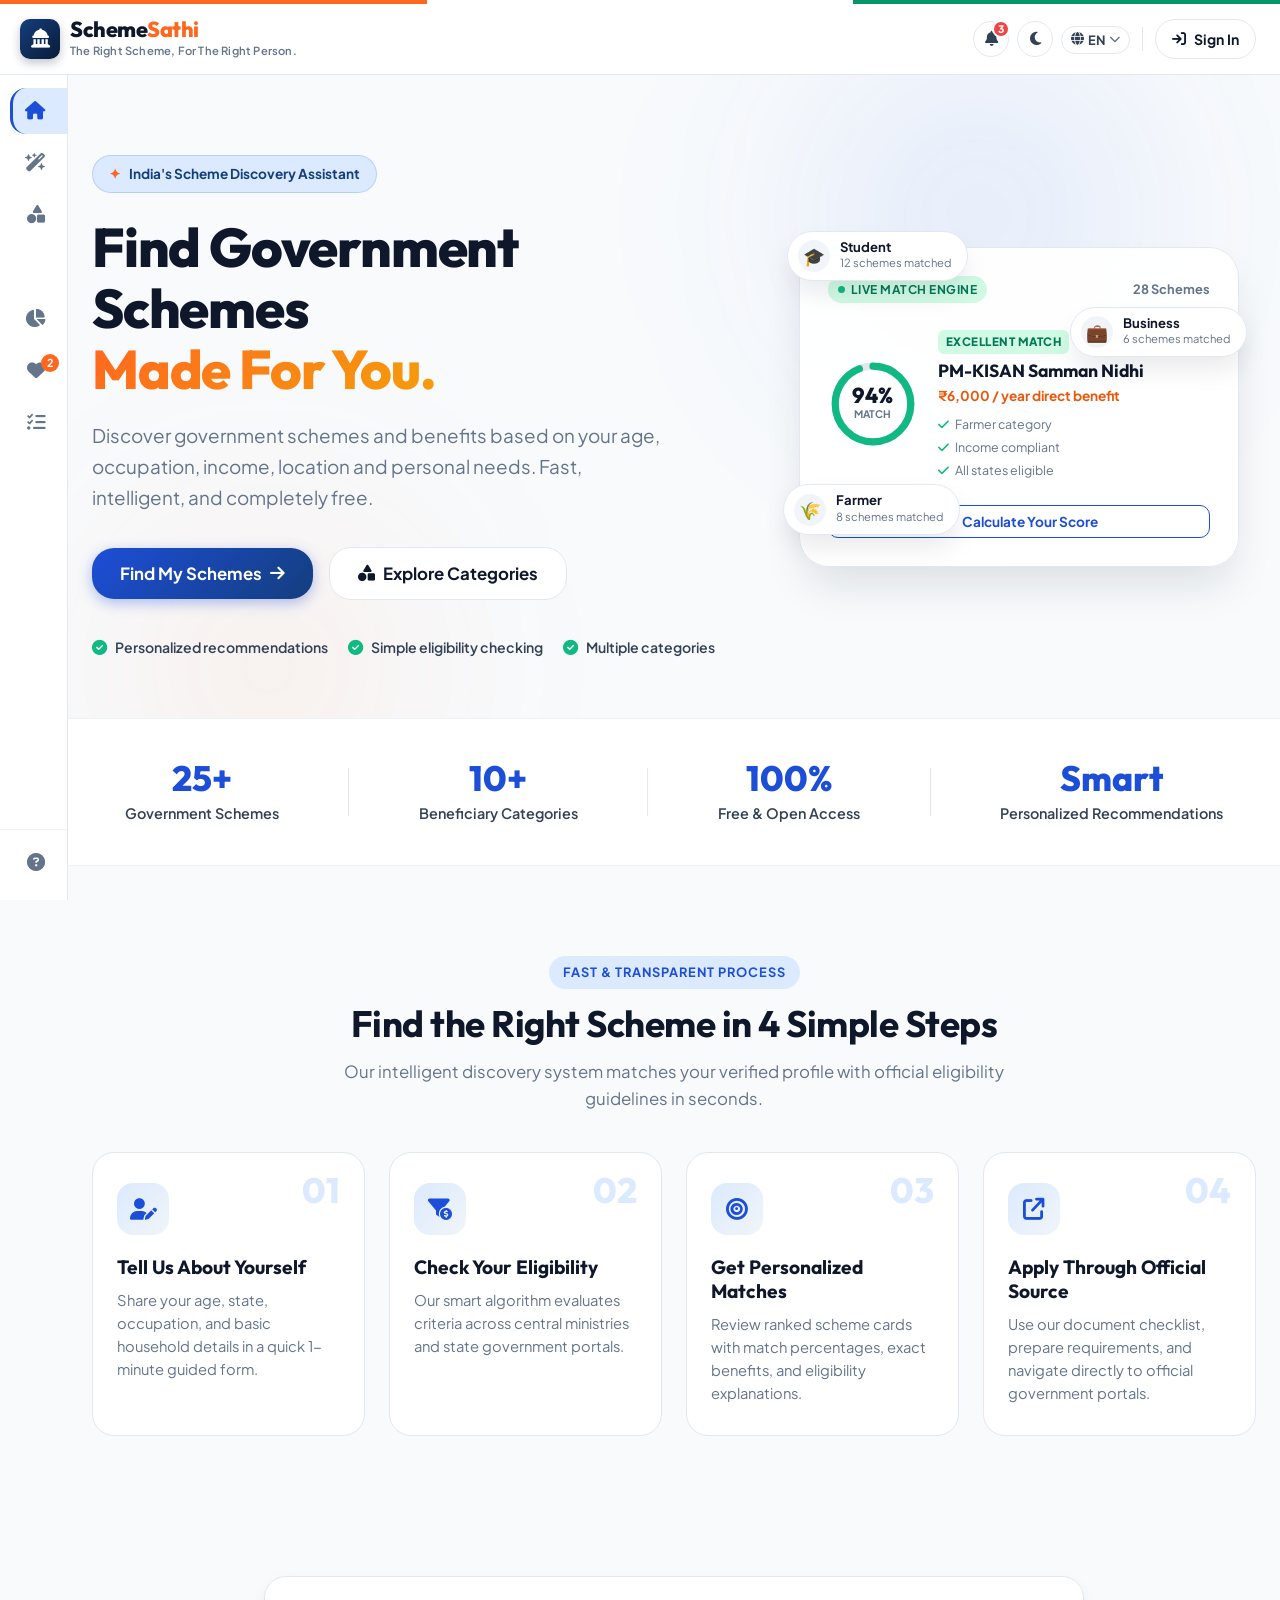
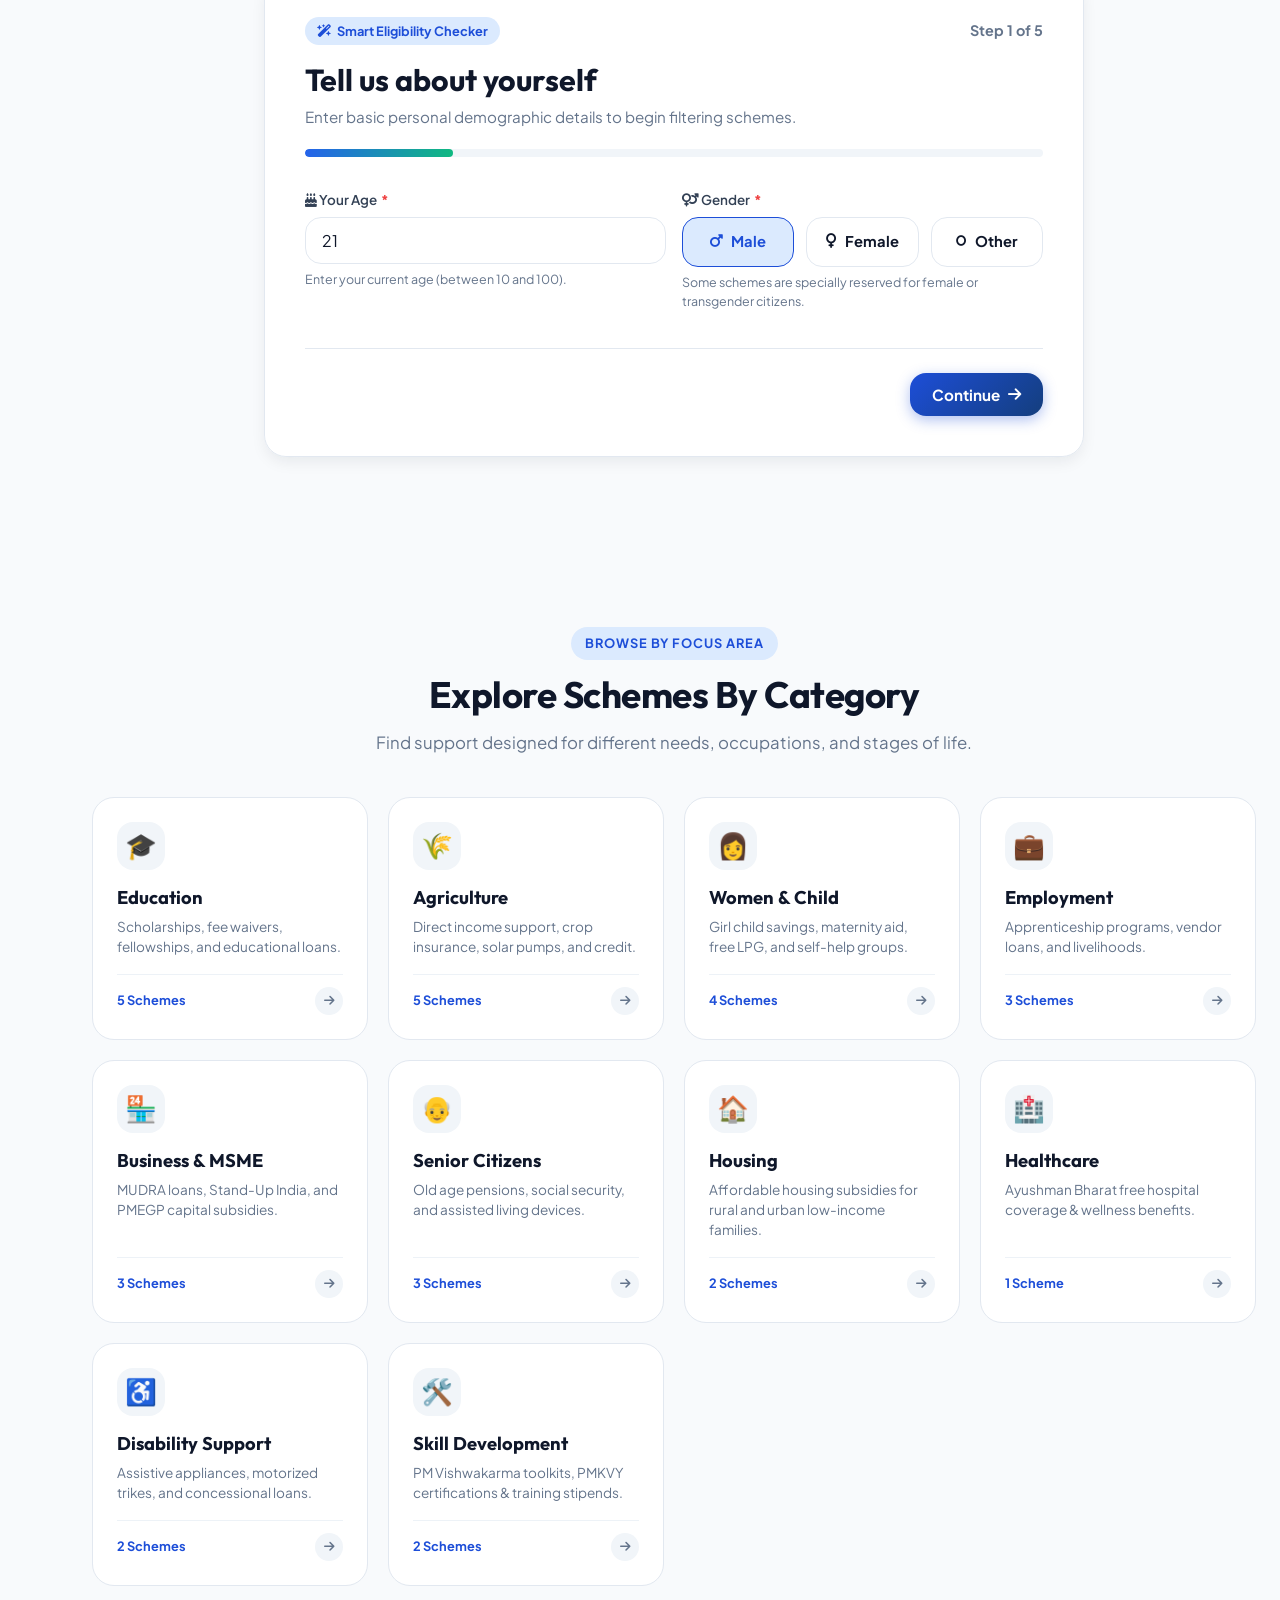
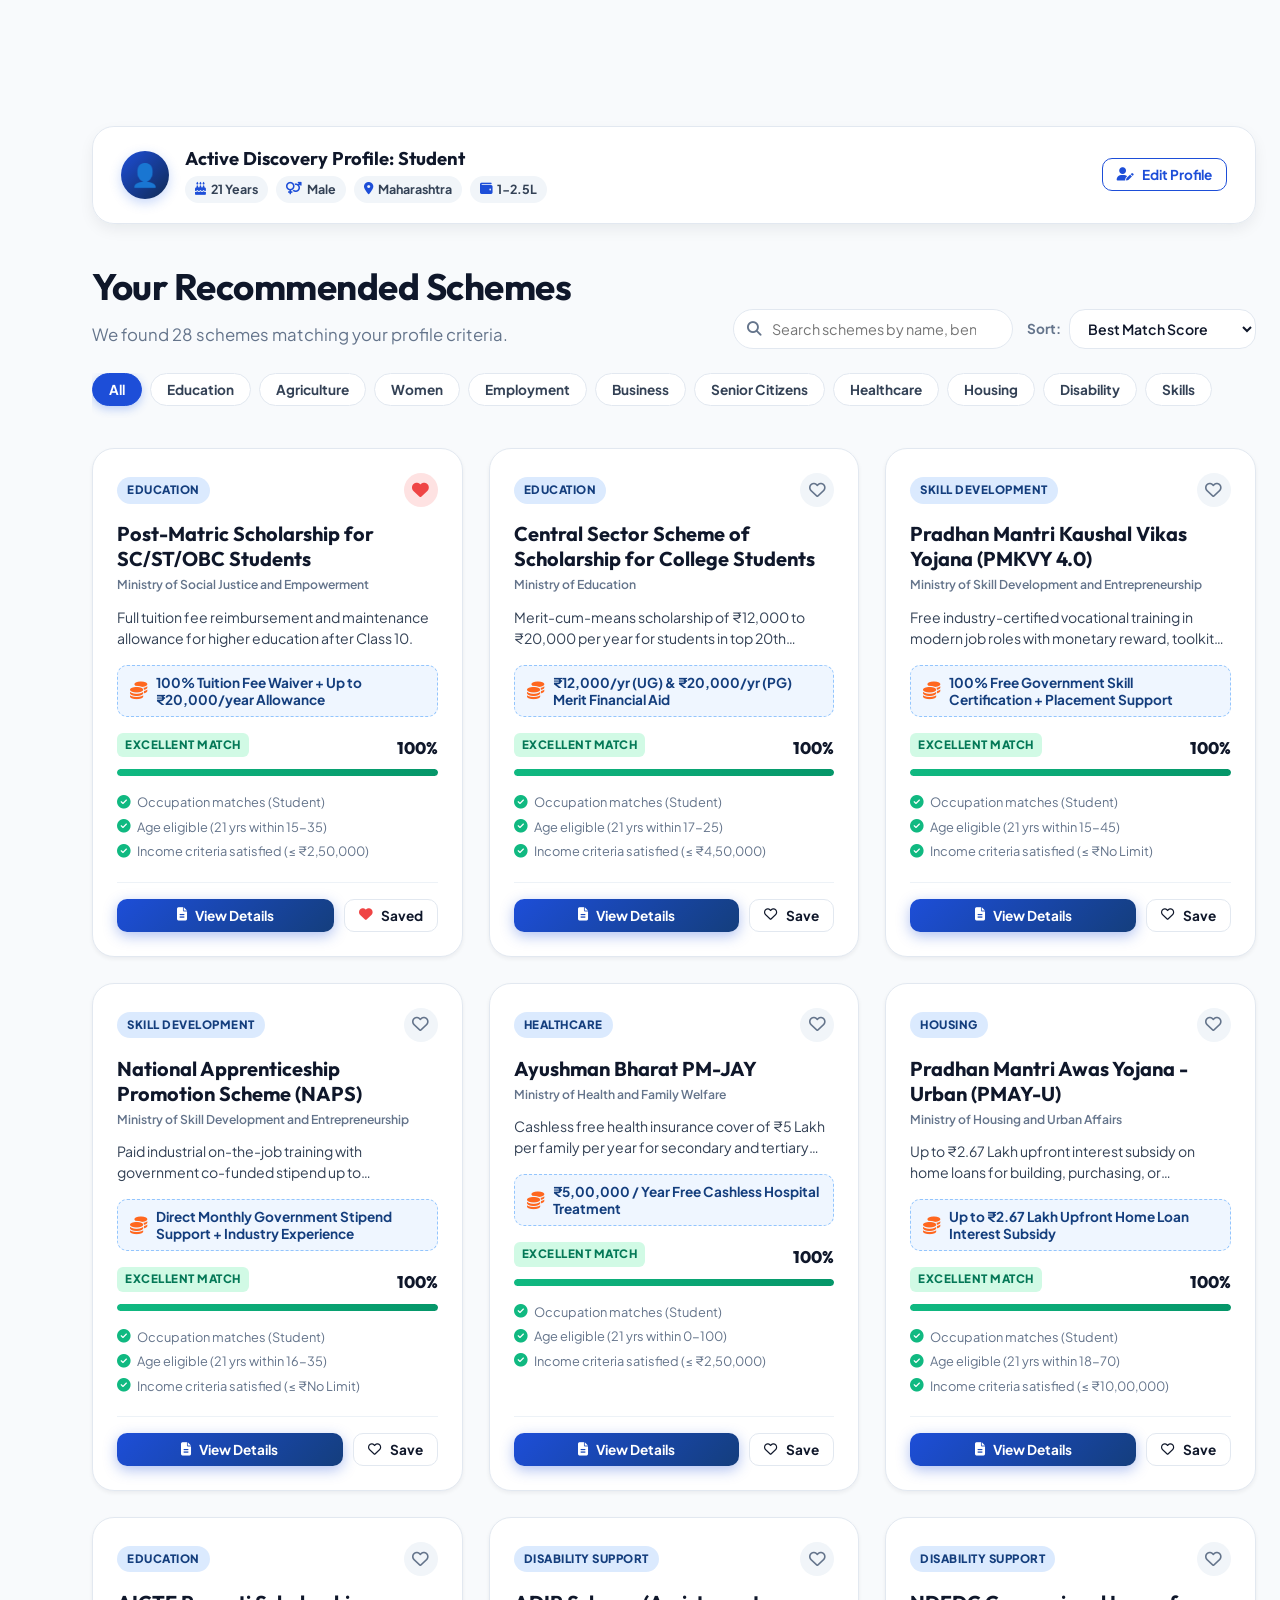
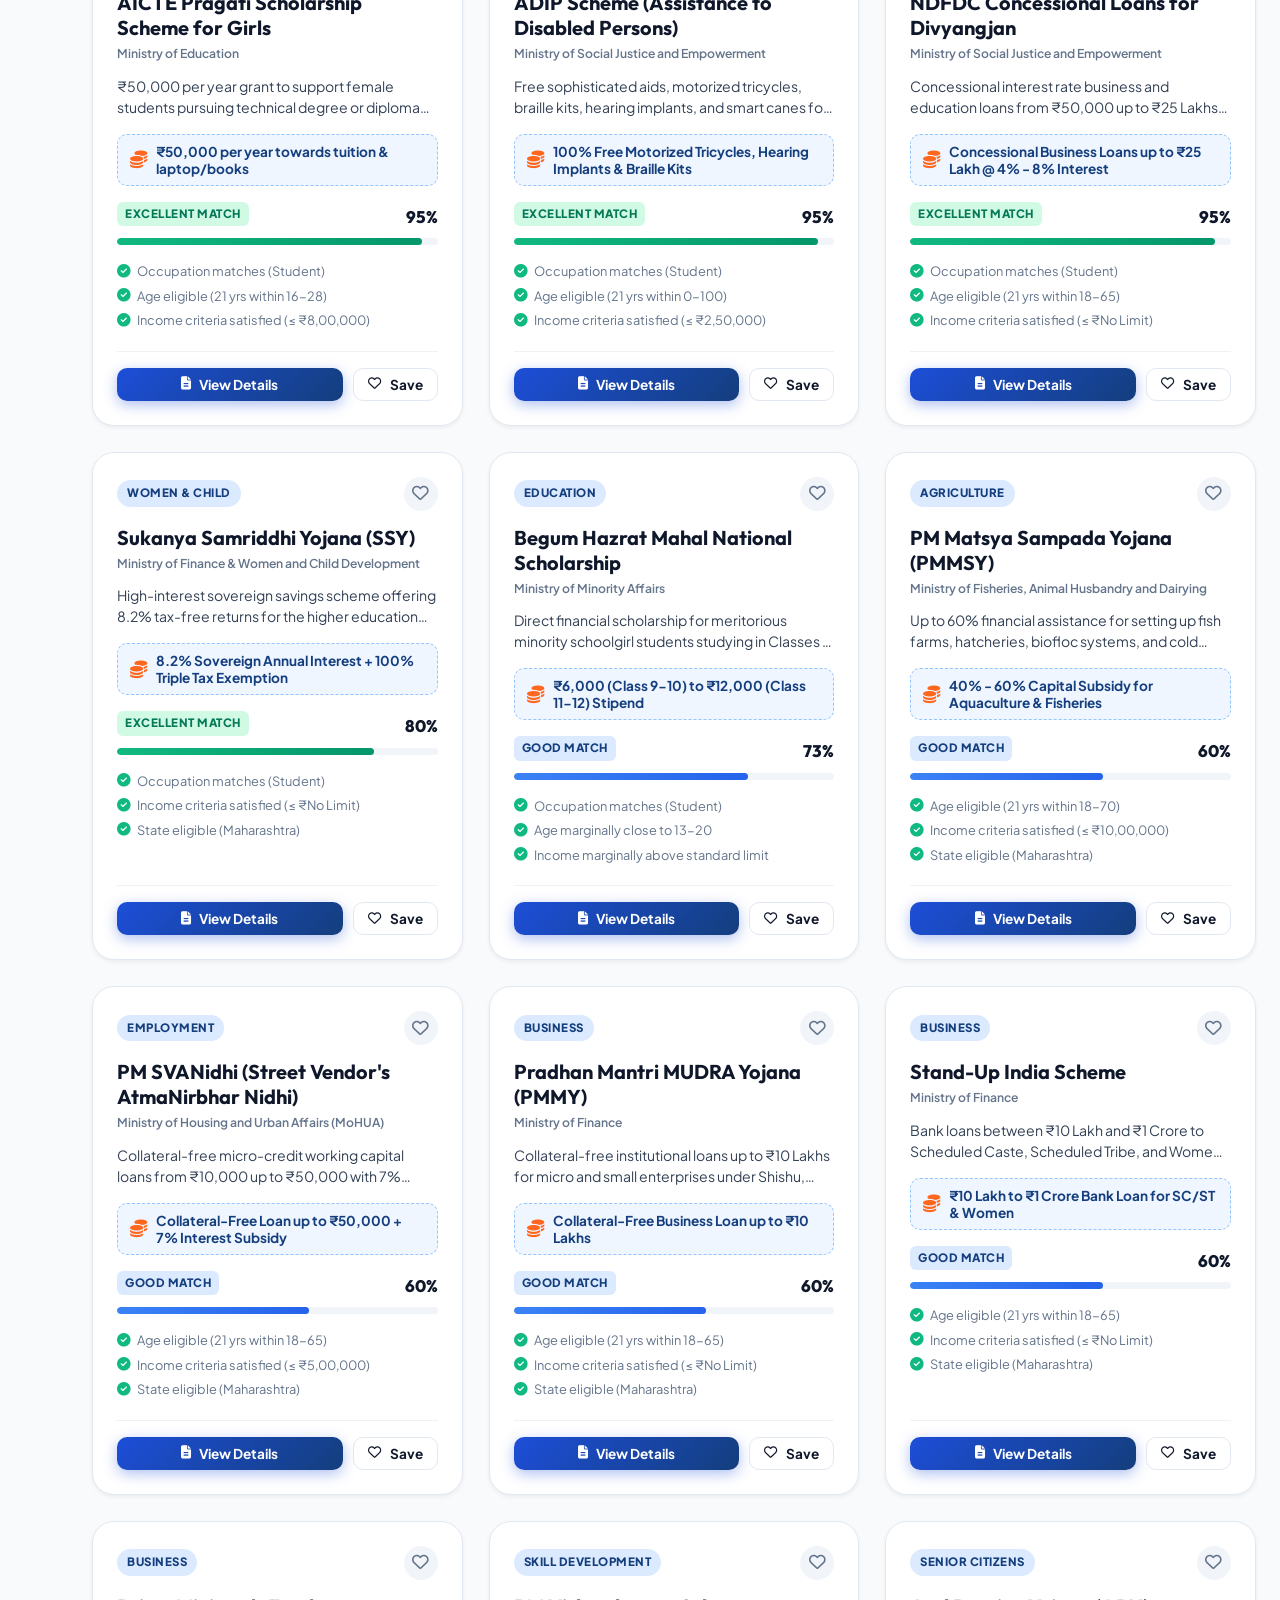
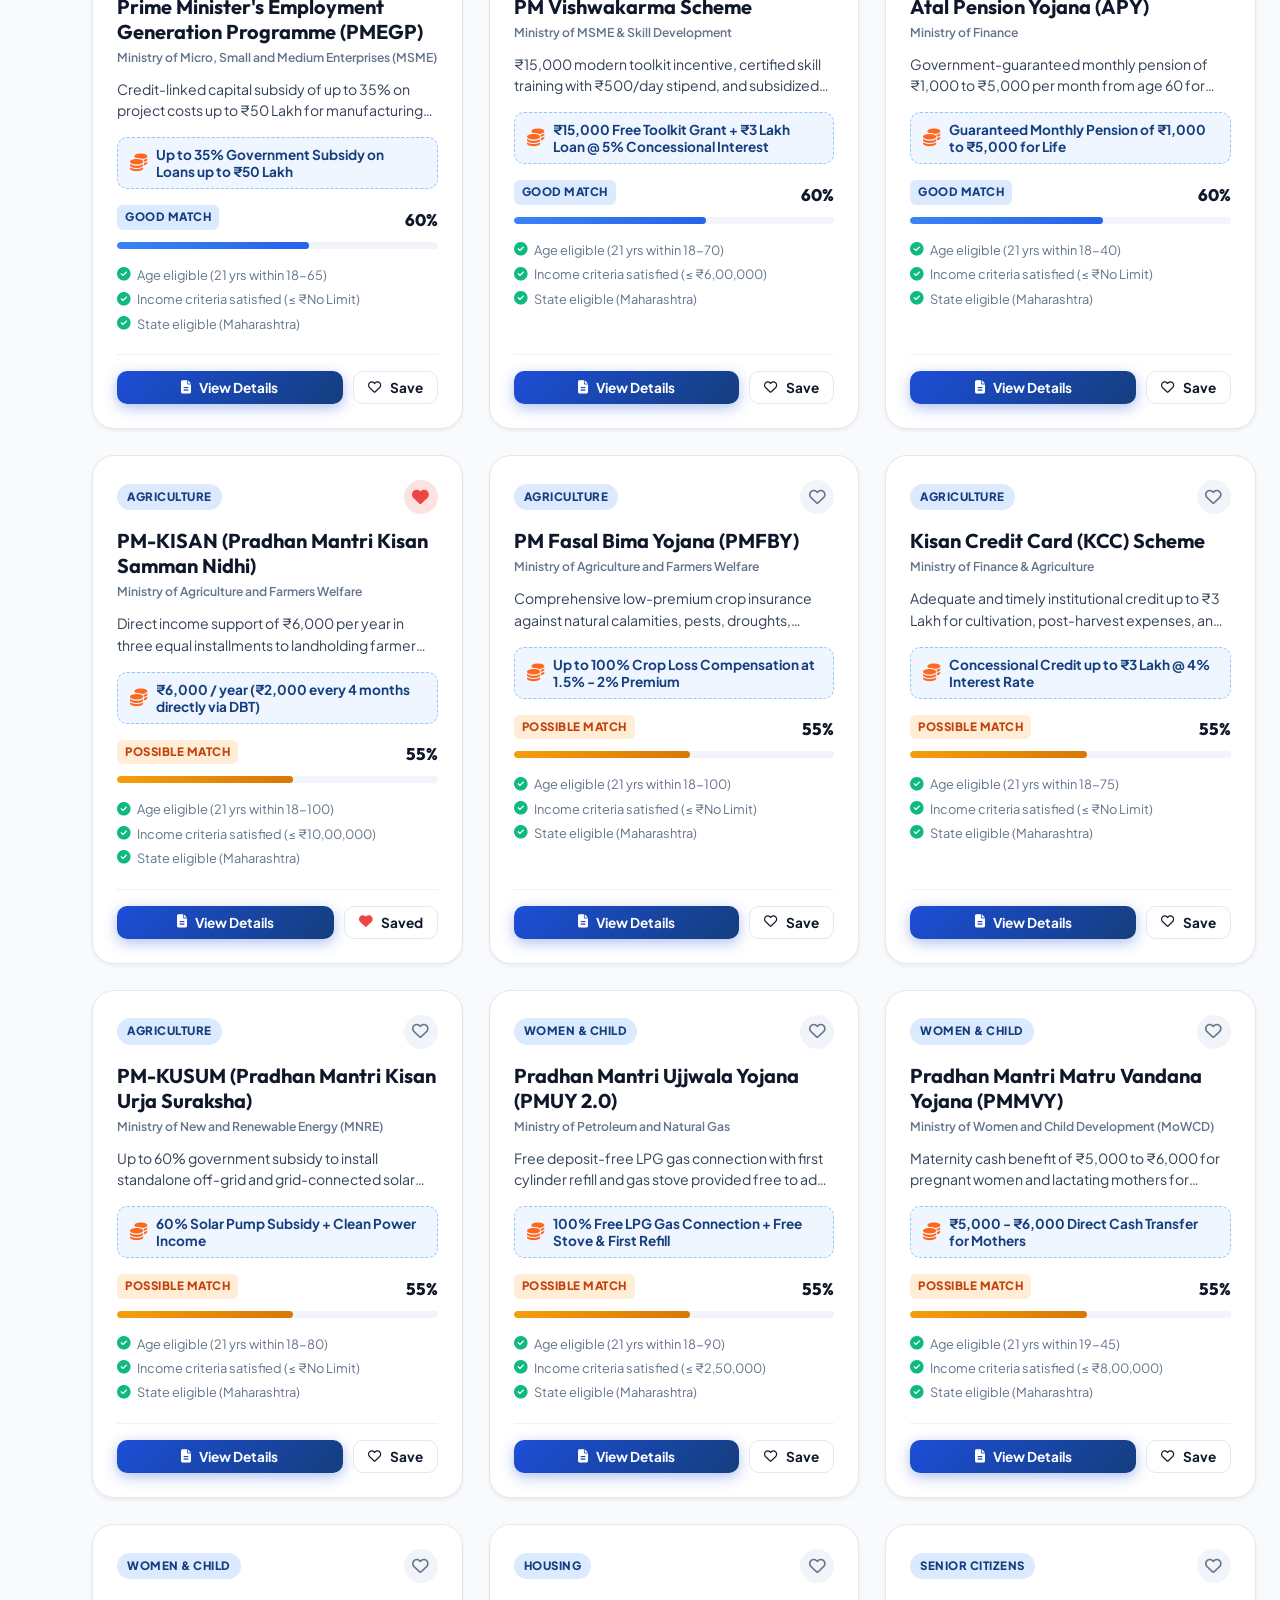
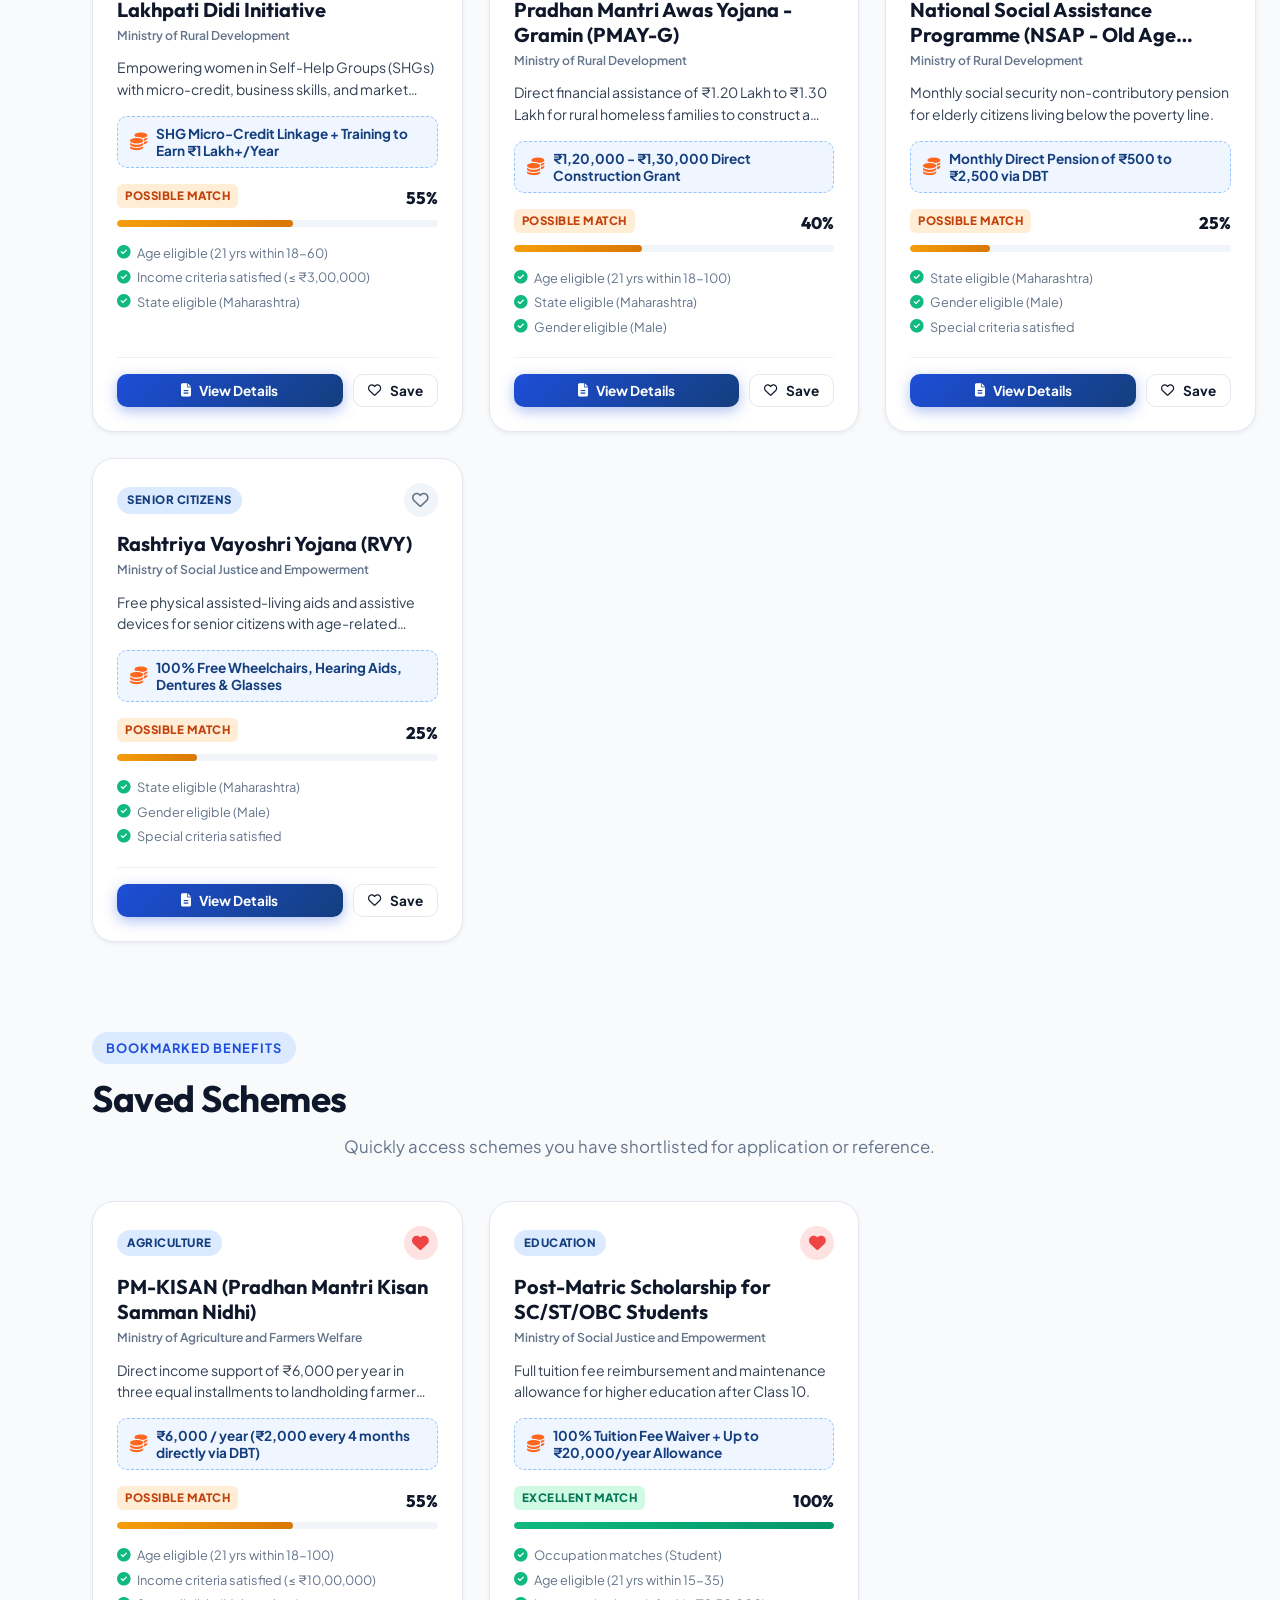
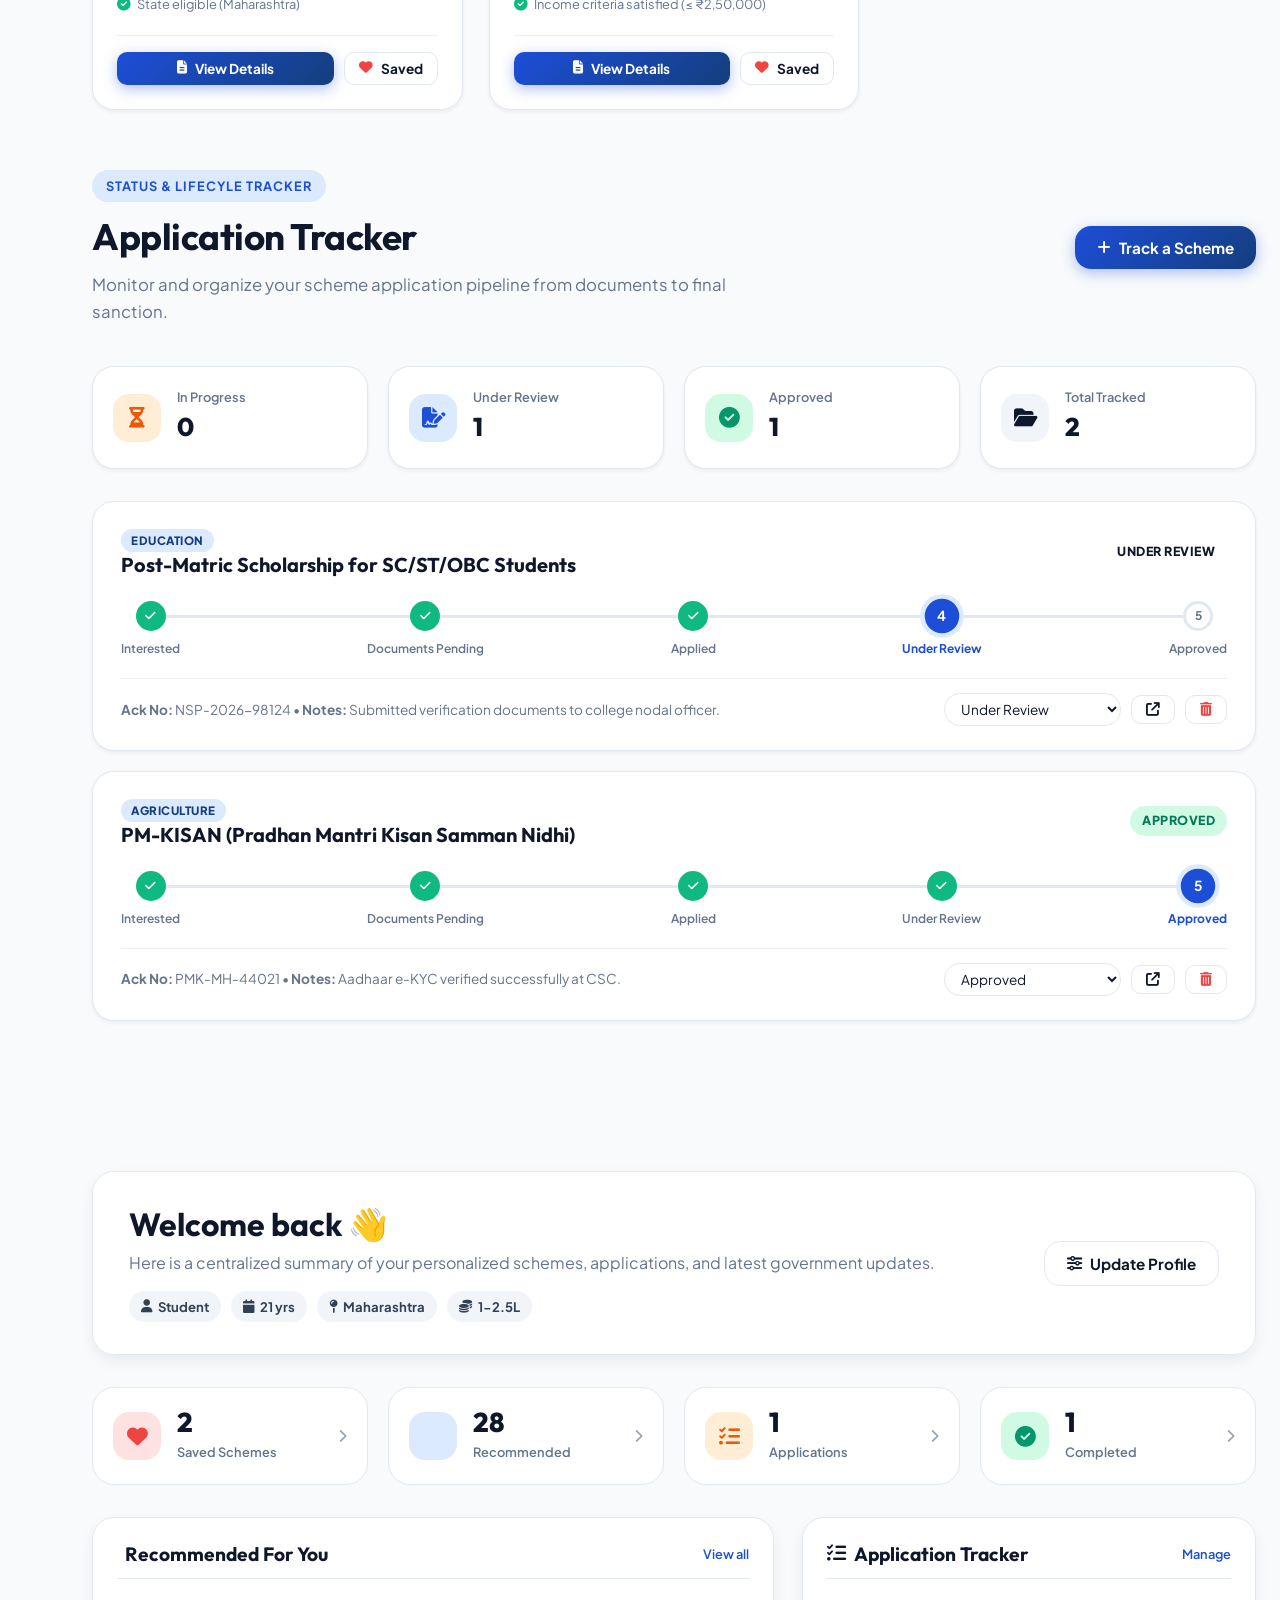
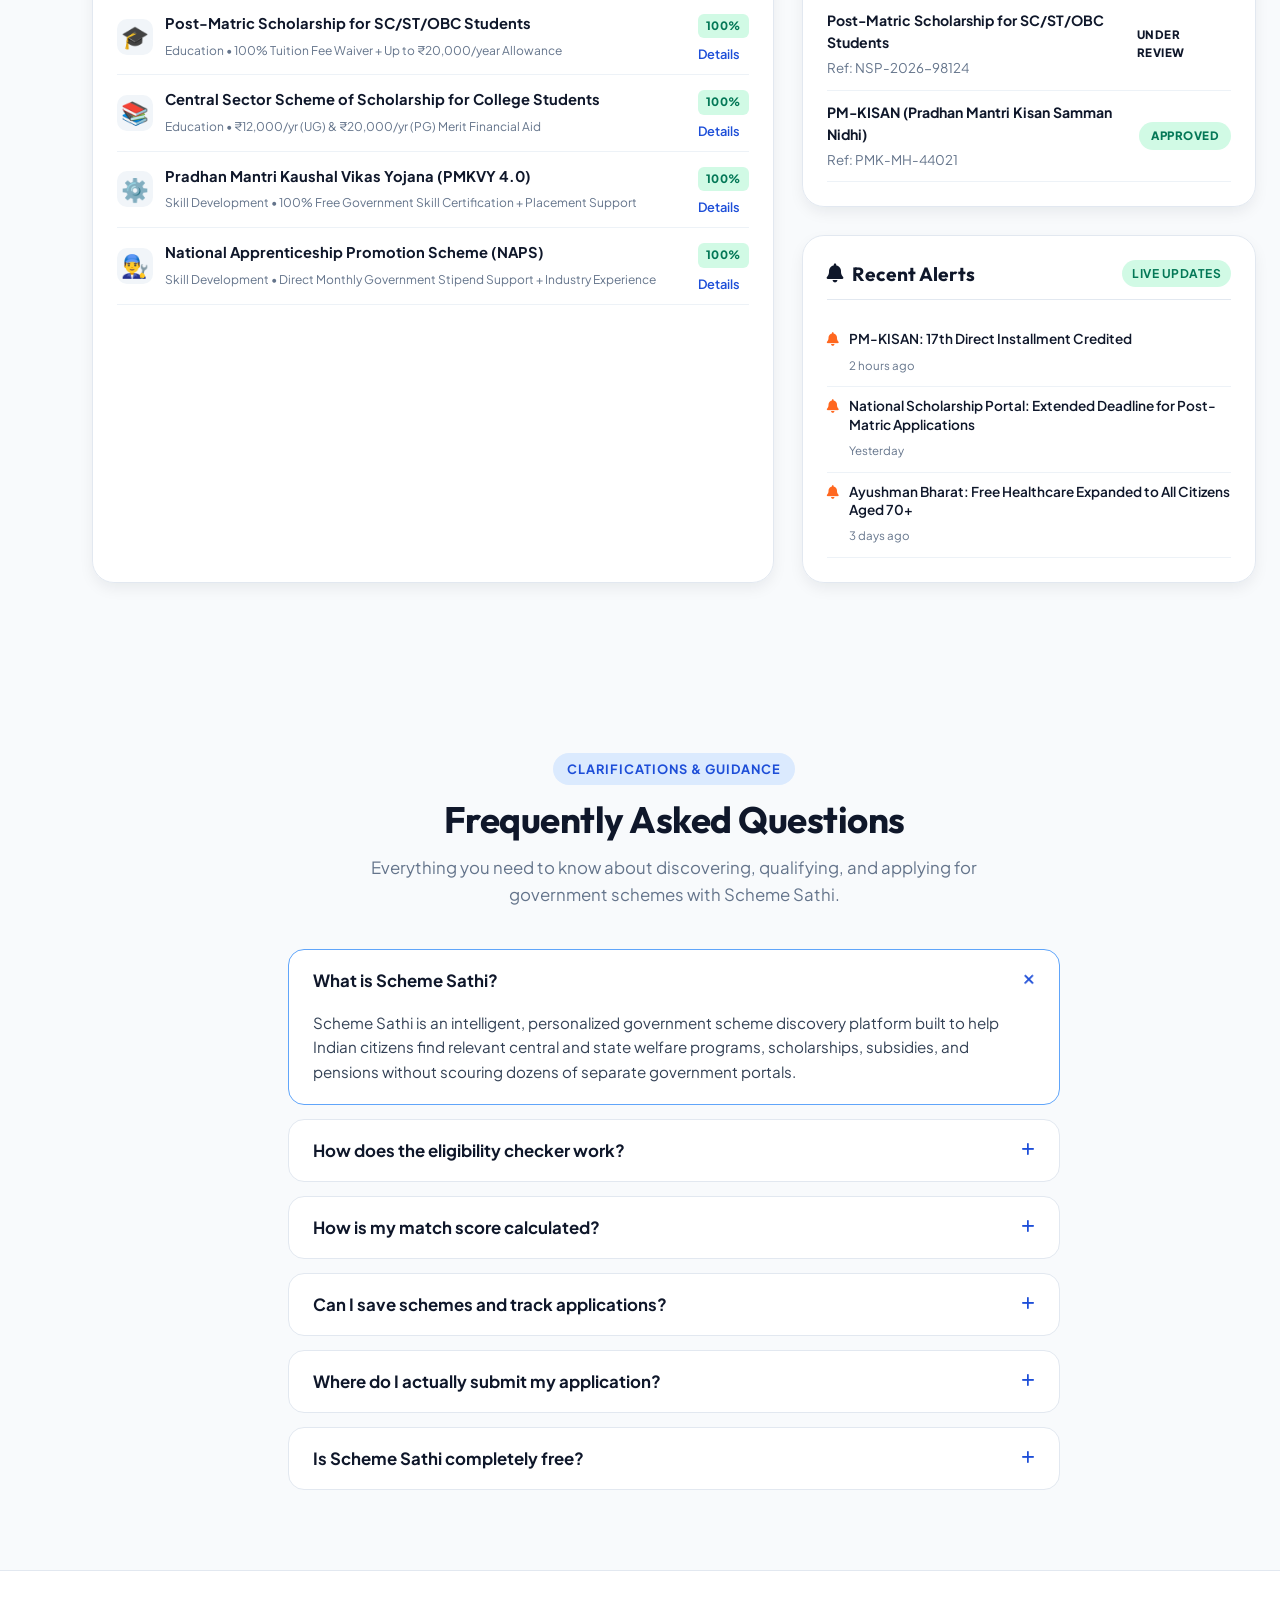
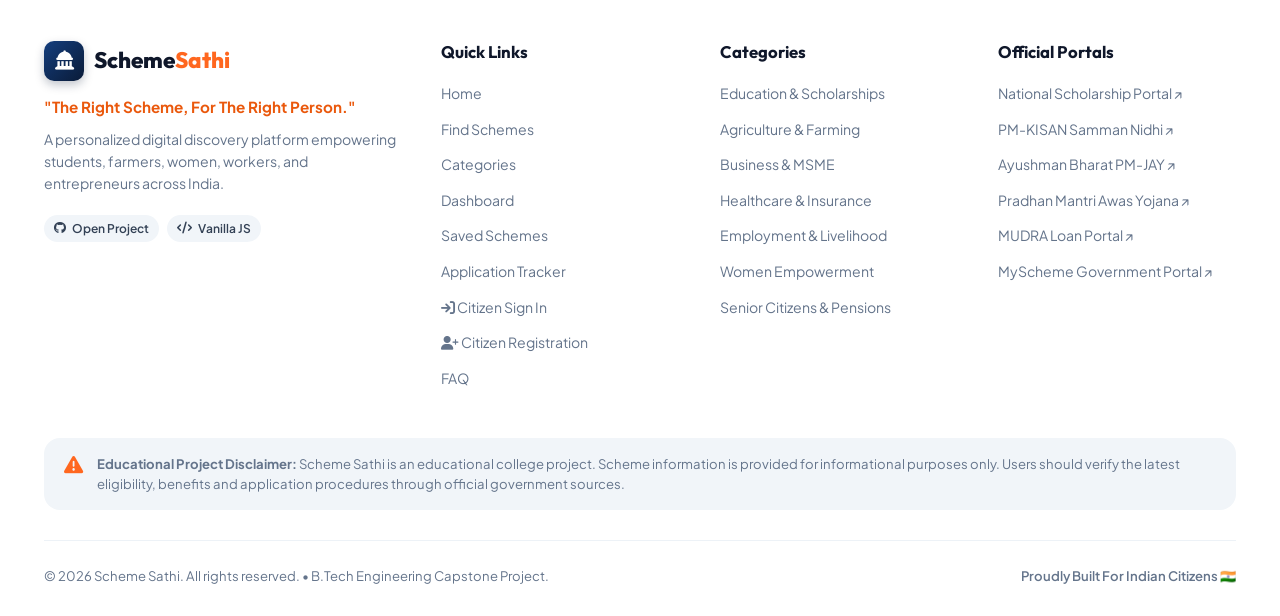
==== commit ef63d0ec: "feat: redesign navigation with collapsible left sidebar and clean single-row header" ====
--- a/index.html
+++ b/index.html
@@ -27,58 +27,91 @@
         <div class="stripe green"></div>
     </div>
 
-    <!-- Official Top Micro Bar -->
-    <div class="top-micro-bar">
-        <div class="container top-micro-content">
-            <div class="gov-badge-text">
-                <span class="emblem-dot">✦</span>
-                <span data-i18n="topBarText">Digital Public Service Initiative • Direct Citizen Scheme Discovery</span>
-            </div>
-            <div class="top-micro-links">
-                <a href="#faq" class="micro-link" onclick="navigateTo('faq')"><i class="fa-solid fa-circle-question"></i> <span data-i18n="helpCenter">Help & FAQs</span></a>
-            </div>
+    <!-- Collapsible Left Sidebar -->
+    <aside class="app-sidebar" id="appSidebar" aria-label="Scheme Sathi Navigation">
+        <!-- Mobile Drawer Header (visible on mobile / tablet) -->
+        <div class="sidebar-drawer-header">
+            <div class="drawer-brand">
+                <div class="logo-icon-wrap sm">
+                    <i class="fa-solid fa-landmark-dome"></i>
+                </div>
+                <div class="brand-text-block">
+                    <span class="brand-name sm">Scheme<span class="highlight-saffron">Sathi</span></span>
+                </div>
+            </div>
+            <button class="drawer-close-btn" onclick="closeSidebarDrawer()" aria-label="Close Navigation">
+                <i class="fa-solid fa-xmark"></i>
+            </button>
         </div>
-    </div>
+
+        <div class="sidebar-inner">
+            <!-- Sidebar Navigation Items -->
+            <nav class="sidebar-nav">
+                <a href="#home" class="sidebar-nav-item active" data-nav="home" onclick="navigateTo('home')" title="Home">
+                    <span class="sidebar-icon"><i class="fa-solid fa-house"></i></span>
+                    <span class="sidebar-label" data-i18n="navHome">Home</span>
+                </a>
+                <a href="#wizard" class="sidebar-nav-item" data-nav="wizard" onclick="navigateTo('wizard')" title="Find Schemes">
+                    <span class="sidebar-icon"><i class="fa-solid fa-wand-magic-sparkles"></i></span>
+                    <span class="sidebar-label" data-i18n="navFind">Find Schemes</span>
+                </a>
+                <a href="#categories" class="sidebar-nav-item" data-nav="categories" onclick="navigateTo('categories')" title="Categories">
+                    <span class="sidebar-icon"><i class="fa-solid fa-shapes"></i></span>
+                    <span class="sidebar-label" data-i18n="navCategories">Categories</span>
+                </a>
+                <a href="#recommendations" class="sidebar-nav-item" data-nav="recommendations" onclick="navigateTo('recommendations')" title="Recommended">
+                    <span class="sidebar-icon"><i class="fa-solid fa-sparkles"></i></span>
+                    <span class="sidebar-label" data-i18n="navRecommended">Recommended</span>
+                </a>
+                <a href="#dashboard" class="sidebar-nav-item" data-nav="dashboard" onclick="navigateTo('dashboard')" title="Dashboard">
+                    <span class="sidebar-icon"><i class="fa-solid fa-chart-pie"></i></span>
+                    <span class="sidebar-label" data-i18n="navDashboard">Dashboard</span>
+                </a>
+                <a href="#saved" class="sidebar-nav-item" data-nav="saved" onclick="navigateTo('saved')" title="Saved">
+                    <span class="sidebar-icon"><i class="fa-solid fa-heart"></i></span>
+                    <span class="sidebar-label" data-i18n="navSaved">Saved</span>
+                    <span class="sidebar-badge counter-badge" id="sidebarSavedBadge" style="display: none;">0</span>
+                </a>
+                <a href="#tracker" class="sidebar-nav-item" data-nav="tracker" onclick="navigateTo('tracker')" title="Tracker">
+                    <span class="sidebar-icon"><i class="fa-solid fa-list-check"></i></span>
+                    <span class="sidebar-label" data-i18n="navTracker">Tracker</span>
+                </a>
+            </nav>
+
+            <!-- Bottom Section: Help & FAQs and Mobile Account Area -->
+            <div class="sidebar-bottom">
+                <a href="#faq" class="sidebar-nav-item" data-nav="faq" onclick="navigateTo('faq')" title="Help & FAQs">
+                    <span class="sidebar-icon"><i class="fa-solid fa-circle-question"></i></span>
+                    <span class="sidebar-label" data-i18n="helpCenter">Help & FAQs</span>
+                </a>
+                <div class="mobile-sidebar-auth" id="mobileAuthContainer">
+                    <!-- Populated dynamically via JS -->
+                </div>
+            </div>
+        </div>
+    </aside>
+
+    <!-- Sidebar Backdrop for Mobile/Tablet Drawer -->
+    <div class="sidebar-backdrop" id="sidebarBackdrop" onclick="closeSidebarDrawer()"></div>
 
     <!-- Sticky Navigation Bar -->
     <header class="navbar-wrapper" id="mainNavbar">
         <div class="container navbar">
-            <!-- Brand Logo -->
-            <a href="#home" class="brand-logo" onclick="navigateTo('home')">
-                <div class="logo-icon-wrap">
-                    <i class="fa-solid fa-landmark-dome"></i>
-                </div>
-                <div class="brand-text-block">
-                    <span class="brand-name">Scheme<span class="highlight-saffron">Sathi</span></span>
-                    <span class="brand-motto" data-i18n="brandTagline">The Right Scheme, For The Right Person.</span>
-                </div>
-            </a>
-
-            <!-- Desktop Nav Links -->
-            <nav class="nav-links-wrap" id="navLinksWrap">
-                <a href="#home" class="nav-link active" data-nav="home" onclick="navigateTo('home')">
-                    <i class="fa-solid fa-house"></i> <span data-i18n="navHome">Home</span>
+            <!-- Brand Logo & Mobile Sidebar Toggle -->
+            <div class="navbar-left-group">
+                <button class="sidebar-toggle-btn" id="sidebarToggleBtn" aria-label="Toggle Navigation Menu" onclick="toggleSidebarDrawer()">
+                    <i class="fa-solid fa-bars" id="sidebarToggleIcon"></i>
+                </button>
+                <a href="#home" class="brand-logo" onclick="navigateTo('home')">
+                    <div class="logo-icon-wrap">
+                        <i class="fa-solid fa-landmark-dome"></i>
+                    </div>
+                    <div class="brand-text-block">
+                        <span class="brand-name">Scheme<span class="highlight-saffron">Sathi</span></span>
+                        <span class="brand-motto" data-i18n="brandTagline">The Right Scheme, For The Right Person.</span>
+                    </div>
                 </a>
-                <a href="#wizard" class="nav-link" data-nav="wizard" onclick="navigateTo('wizard')">
-                    <i class="fa-solid fa-wand-magic-sparkles"></i> <span data-i18n="navFind">Find Schemes</span>
-                </a>
-                <a href="#categories" class="nav-link" data-nav="categories" onclick="navigateTo('categories')">
-                    <i class="fa-solid fa-shapes"></i> <span data-i18n="navCategories">Categories</span>
-                </a>
-                <a href="#recommendations" class="nav-link" data-nav="recommendations" onclick="navigateTo('recommendations')">
-                    <i class="fa-solid fa-sparkles"></i> <span data-i18n="navRecommended">Recommended</span>
-                </a>
-                <a href="#dashboard" class="nav-link" data-nav="dashboard" onclick="navigateTo('dashboard')">
-                    <i class="fa-solid fa-chart-pie"></i> <span data-i18n="navDashboard">Dashboard</span>
-                </a>
-                <a href="#saved" class="nav-link" data-nav="saved" onclick="navigateTo('saved')">
-                    <i class="fa-solid fa-heart"></i> <span data-i18n="navSaved">Saved</span>
-                    <span class="counter-badge" id="savedCountBadge" style="display: none;">0</span>
-                </a>
-                <a href="#tracker" class="nav-link" data-nav="tracker" onclick="navigateTo('tracker')">
-                    <i class="fa-solid fa-list-check"></i> <span data-i18n="navTracker">Tracker</span>
-                </a>
-            </nav>
+            </div>
 
             <!-- Navbar Actions: Notifications, Theme, Language, Account Menu -->
             <div class="nav-actions-wrap">
@@ -126,34 +159,8 @@
                 <div class="user-auth-wrapper" id="userAuthWrapper">
                     <!-- Populated dynamically via JS (Login button or User Profile Dropdown) -->
                 </div>
-
-                <!-- Mobile Hamburger Button -->
-                <button class="mobile-menu-btn" id="mobileMenuBtn" aria-label="Open Navigation Menu" onclick="toggleMobileMenu()">
-                    <i class="fa-solid fa-bars" id="mobileMenuIcon"></i>
-                </button>
             </div>
         </div>
-
-        <!-- Mobile Drawer Navigation -->
-        <div class="mobile-drawer" id="mobileDrawer">
-            <div class="mobile-drawer-links">
-                <a href="#home" class="mob-link" onclick="mobileNavigateTo('home')"><i class="fa-solid fa-house"></i> <span data-i18n="navHome">Home</span></a>
-                <a href="#wizard" class="mob-link" onclick="mobileNavigateTo('wizard')"><i class="fa-solid fa-wand-magic-sparkles"></i> <span data-i18n="navFind">Find Schemes</span></a>
-                <a href="#categories" class="mob-link" onclick="mobileNavigateTo('categories')"><i class="fa-solid fa-shapes"></i> <span data-i18n="navCategories">Categories</span></a>
-                <a href="#recommendations" class="mob-link" onclick="mobileNavigateTo('recommendations')"><i class="fa-solid fa-sparkles"></i> <span data-i18n="navRecommended">Recommended</span></a>
-                <a href="#dashboard" class="mob-link" onclick="mobileNavigateTo('dashboard')"><i class="fa-solid fa-chart-pie"></i> <span data-i18n="navDashboard">Dashboard</span></a>
-                <a href="#saved" class="mob-link" onclick="mobileNavigateTo('saved')"><i class="fa-solid fa-heart"></i> <span data-i18n="navSaved">Saved Schemes</span></a>
-                <a href="#tracker" class="mob-link" onclick="mobileNavigateTo('tracker')"><i class="fa-solid fa-list-check"></i> <span data-i18n="navTracker">Application Tracker</span></a>
-                <a href="#faq" class="mob-link" onclick="mobileNavigateTo('faq')"><i class="fa-solid fa-circle-question"></i> <span data-i18n="helpCenter">FAQ</span></a>
-            </div>
-            <div class="mobile-drawer-footer">
-                <div id="mobileAuthContainer" class="mb-3"></div>
-                <button class="btn btn-primary w-100" onclick="mobileNavigateTo('wizard')">
-                    <i class="fa-solid fa-wand-magic-sparkles"></i> <span data-i18n="ctaFindMyScheme">Find My Scheme</span>
-                </button>
-            </div>
-        </div>
-        <div class="mobile-overlay" id="mobileOverlay" onclick="closeMobileMenu()"></div>
     </header>
 
     <!-- Main Container -->
--- a/style.css
+++ b/style.css
@@ -246,49 +246,13 @@
 .tricolor-stripe .white { background-color: #ffffff; }
 .tricolor-stripe .green { background-color: var(--secondary-600); }
 
-/* Micro Bar */
-.top-micro-bar {
-    background-color: var(--bg-surface);
-    border-bottom: 1px solid var(--border-subtle);
-    font-size: 0.8rem;
-    padding: 6px 0;
-    color: var(--text-muted);
-}
-.top-micro-content {
-    display: flex;
-    justify-content: space-between;
-    align-items: center;
-}
-.gov-badge-text {
-    display: flex;
-    align-items: center;
-    gap: 8px;
-    font-weight: 500;
-}
-.emblem-dot {
-    color: var(--accent-500);
-    font-size: 0.9rem;
-}
-.top-micro-links {
-    display: flex;
-    gap: 20px;
-}
-.micro-link {
-    display: inline-flex;
-    align-items: center;
-    gap: 6px;
-}
-.micro-link:hover {
-    color: var(--primary-600);
-}
-
 /* --------------------------------------------------------------------------
    5. Sticky Navigation Bar & Header
    -------------------------------------------------------------------------- */
 .navbar-wrapper {
     position: sticky;
     top: 0;
-    z-index: 1000;
+    z-index: 1030;
     background-color: var(--bg-glass);
     backdrop-filter: blur(14px);
     -webkit-backdrop-filter: blur(14px);
@@ -297,18 +261,48 @@
 }
 
 .navbar-wrapper .container {
-    max-width: 1400px;
+    max-width: 100%;
     padding-left: 20px;
-    padding-right: 20px;
+    padding-right: 24px;
 }
 
 .navbar {
     display: flex;
     align-items: center;
     justify-content: space-between;
-    height: 72px;
-    gap: 12px;
+    height: 70px;
+    gap: 16px;
     width: 100%;
+}
+
+/* Navbar Left Group */
+.navbar-left-group {
+    display: flex;
+    align-items: center;
+    gap: 14px;
+    flex-shrink: 0;
+}
+
+.sidebar-toggle-btn {
+    width: 38px;
+    height: 38px;
+    border-radius: var(--radius-sm);
+    border: 1px solid var(--border-light);
+    background-color: var(--bg-surface);
+    color: var(--text-primary);
+    display: none;
+    align-items: center;
+    justify-content: center;
+    font-size: 1.15rem;
+    cursor: pointer;
+    transition: all var(--trans-fast);
+    flex-shrink: 0;
+}
+
+.sidebar-toggle-btn:hover {
+    background-color: var(--bg-subtle);
+    color: var(--primary-600);
+    border-color: var(--primary-300);
 }
 
 /* Brand Logo */
@@ -319,15 +313,15 @@
     flex-shrink: 0;
 }
 .logo-icon-wrap {
-    width: 42px;
-    height: 42px;
+    width: 40px;
+    height: 40px;
     border-radius: var(--radius-sm);
     background: linear-gradient(135deg, var(--primary-700), var(--primary-900));
     color: #ffffff;
     display: flex;
     align-items: center;
     justify-content: center;
-    font-size: 1.25rem;
+    font-size: 1.2rem;
     box-shadow: 0 4px 10px rgba(10, 27, 56, 0.25);
     transition: transform var(--trans-spring);
     flex-shrink: 0;
@@ -359,65 +353,190 @@
     white-space: nowrap;
 }
 
-/* Nav Links */
-.nav-links-wrap {
-    display: flex;
-    align-items: center;
-    gap: 3px;
+/* --------------------------------------------------------------------------
+   5b. Modern Collapsible Left Sidebar (GovTech Design System)
+   -------------------------------------------------------------------------- */
+.app-sidebar {
+    position: fixed;
+    top: 74px;
+    left: 0;
+    bottom: 0;
+    width: 68px;
+    background-color: var(--bg-surface);
+    border-right: 1px solid var(--border-light);
+    z-index: 1025;
+    display: flex;
+    flex-direction: column;
+    transition: width 0.26s cubic-bezier(0.4, 0, 0.2, 1), box-shadow 0.26s cubic-bezier(0.4, 0, 0.2, 1);
+    overflow-x: hidden;
+    overflow-y: auto;
+    scrollbar-width: thin;
+}
+
+.app-sidebar::-webkit-scrollbar {
+    width: 4px;
+}
+.app-sidebar::-webkit-scrollbar-thumb {
+    background: var(--border-light);
+    border-radius: 4px;
+}
+
+/* Mobile Drawer Header (hidden on desktop) */
+.sidebar-drawer-header {
+    display: none;
+}
+
+.sidebar-inner {
+    display: flex;
+    flex-direction: column;
+    justify-content: space-between;
+    height: 100%;
+    min-height: 100%;
+    padding: 14px 0;
+    width: 230px; /* Fixed content width prevents text wrap jitter during expand */
+}
+
+.sidebar-nav {
+    display: flex;
+    flex-direction: column;
+    gap: 6px;
+    padding: 0 10px;
+    flex: 1;
+}
+
+.sidebar-nav-item {
+    display: flex;
+    align-items: center;
+    height: 46px;
+    border-radius: var(--radius-md);
+    color: var(--text-secondary);
+    text-decoration: none;
+    position: relative;
+    overflow: hidden;
+    white-space: nowrap;
+    border-left: 3px solid transparent;
+    transition: background-color var(--trans-fast), color var(--trans-fast), border-color var(--trans-fast);
+    cursor: pointer;
+}
+
+.sidebar-icon {
+    width: 45px;
+    height: 46px;
+    min-width: 45px;
+    display: flex;
+    align-items: center;
+    justify-content: center;
+    font-size: 1.15rem;
+    color: var(--text-muted);
+    transition: color var(--trans-fast), transform var(--trans-fast);
     flex-shrink: 0;
 }
-.nav-link {
+
+.sidebar-label {
+    font-size: 0.90rem;
+    font-weight: 600;
+    color: var(--text-primary);
+    opacity: 0;
+    transform: translateX(-8px);
+    transition: opacity 0.2s ease, transform 0.2s ease;
+    white-space: nowrap;
+    pointer-events: none;
+}
+
+.sidebar-nav-item:hover {
+    background-color: var(--bg-subtle);
+    color: var(--primary-600);
+}
+.sidebar-nav-item:hover .sidebar-icon {
+    color: var(--primary-600);
+    transform: scale(1.08);
+}
+
+/* Active Highlight Pill & Left Border Indicator */
+.sidebar-nav-item.active {
+    background-color: var(--primary-100);
+    color: var(--primary-600);
+    border-left-color: var(--primary-600);
+}
+.sidebar-nav-item.active .sidebar-icon {
+    color: var(--primary-600);
+}
+.sidebar-nav-item.active .sidebar-label {
+    color: var(--primary-700);
+    font-weight: 700;
+}
+
+[data-theme="dark"] .sidebar-nav-item.active {
+    background-color: rgba(37, 99, 235, 0.2);
+    color: #60a5fa;
+    border-left-color: #3b82f6;
+}
+[data-theme="dark"] .sidebar-nav-item.active .sidebar-icon {
+    color: #60a5fa;
+}
+[data-theme="dark"] .sidebar-nav-item.active .sidebar-label {
+    color: #93c5fd;
+}
+
+/* Counter Badge */
+.sidebar-badge {
     display: inline-flex;
     align-items: center;
-    gap: 5px;
-    padding: 5px 9px;
-    border-radius: var(--radius-full);
-    font-size: 0.81rem;
-    font-weight: 600;
-    color: var(--text-secondary);
-    position: relative;
-    white-space: nowrap;
-    transition: all var(--trans-fast);
-}
-.nav-link i {
-    font-size: 0.76rem;
-    color: var(--text-muted);
-    transition: color var(--trans-fast);
-}
-.nav-link:hover {
-    color: var(--primary-600);
-    background-color: var(--bg-subtle);
-}
-.nav-link:hover i {
-    color: var(--primary-600);
-}
-.nav-link.active {
-    color: var(--primary-600);
-    background-color: var(--primary-100);
-}
-.nav-link.active i {
-    color: var(--primary-600);
-}
-[data-theme="dark"] .nav-link.active {
-    color: #ffffff;
-    background-color: var(--primary-600);
-}
-[data-theme="dark"] .nav-link.active i {
-    color: #ffffff;
-}
-.counter-badge {
-    display: inline-flex;
-    align-items: center;
     justify-content: center;
-    min-width: 20px;
-    height: 20px;
-    padding: 0 6px;
-    font-size: 0.72rem;
+    min-width: 18px;
+    height: 18px;
+    padding: 0 5px;
+    font-size: 0.68rem;
     font-weight: 700;
     border-radius: var(--radius-full);
     background-color: var(--accent-500);
     color: #ffffff;
-    margin-left: 2px;
+    position: absolute;
+    left: 28px;
+    top: 6px;
+    transition: all 0.22s ease;
+}
+
+/* Sidebar Bottom (Help & FAQs + Mobile Auth) */
+.sidebar-bottom {
+    padding: 10px 10px 0 10px;
+    border-top: 1px solid var(--border-subtle);
+    margin-top: auto;
+    display: flex;
+    flex-direction: column;
+    gap: 6px;
+}
+
+.mobile-sidebar-auth {
+    display: none;
+    padding-top: 10px;
+}
+
+/* Desktop Hover Expansion & Floating Overlay */
+@media (min-width: 993px) {
+    .app-sidebar:hover {
+        width: 230px;
+        box-shadow: 6px 0 24px rgba(10, 27, 56, 0.12);
+    }
+    [data-theme="dark"] .app-sidebar:hover {
+        box-shadow: 6px 0 24px rgba(0, 0, 0, 0.55);
+    }
+    .app-sidebar:hover .sidebar-label {
+        opacity: 1;
+        transform: translateX(0);
+        pointer-events: auto;
+    }
+    .app-sidebar:hover .sidebar-badge {
+        left: auto;
+        right: 14px;
+        top: 50%;
+        transform: translateY(-50%);
+    }
+    .app-main-content,
+    .site-footer {
+        padding-left: 68px;
+        transition: padding-left var(--trans-normal);
+    }
 }
 
 /* Nav Actions */
@@ -639,76 +758,120 @@
     border-radius: var(--radius-full);
 }
 
-/* Mobile Toggle */
-.mobile-menu-btn {
-    display: none;
-    width: 40px;
-    height: 40px;
-    border-radius: var(--radius-sm);
-    border: 1px solid var(--border-light);
-    background-color: var(--bg-surface);
-    color: var(--text-primary);
-    font-size: 1.1rem;
-    align-items: center;
-    justify-content: center;
-}
-
-/* Mobile Drawer */
-.mobile-drawer {
-    position: fixed;
-    top: 0;
-    right: -320px;
-    width: 300px;
-    height: 100vh;
-    background-color: var(--bg-surface-elevated);
-    box-shadow: var(--shadow-xl);
-    z-index: 1200;
-    display: flex;
-    flex-direction: column;
-    padding: 24px;
-    transition: right var(--trans-normal);
-}
-.mobile-drawer.open {
-    right: 0;
-}
-.mobile-drawer-links {
-    display: flex;
-    flex-direction: column;
-    gap: 8px;
-    margin-top: 40px;
-    flex: 1;
-}
-.mob-link {
-    display: flex;
-    align-items: center;
-    gap: 12px;
-    padding: 12px 16px;
-    border-radius: var(--radius-sm);
-    font-size: 1rem;
-    font-weight: 600;
-    color: var(--text-secondary);
-}
-.mob-link:hover, .mob-link.active {
-    background-color: var(--primary-100);
-    color: var(--primary-600);
-}
-.mobile-drawer-footer {
-    padding-top: 16px;
-    border-top: 1px solid var(--border-light);
-}
-.mobile-overlay {
-    position: fixed;
-    top: 0;
-    left: 0;
-    width: 100vw;
-    height: 100vh;
-    background-color: rgba(0,0,0,0.5);
-    backdrop-filter: blur(4px);
-    z-index: 1100;
-    display: none;
-}
-.mobile-overlay.open {
-    display: block;
+/* --------------------------------------------------------------------------
+   Mobile & Tablet Sidebar Drawer (max-width: 992px)
+   -------------------------------------------------------------------------- */
+@media (max-width: 992px) {
+    .sidebar-toggle-btn {
+        display: inline-flex;
+    }
+
+    .app-sidebar {
+        top: 0;
+        bottom: 0;
+        height: 100vh;
+        width: 280px;
+        position: fixed;
+        transform: translateX(-100%);
+        z-index: 1200;
+        box-shadow: none;
+        transition: transform 0.28s cubic-bezier(0.4, 0, 0.2, 1);
+        padding-top: 0;
+        background-color: var(--bg-surface-elevated);
+    }
+
+    .app-sidebar.open {
+        transform: translateX(0);
+        box-shadow: var(--shadow-xl);
+    }
+
+    .sidebar-drawer-header {
+        display: flex;
+        align-items: center;
+        justify-content: space-between;
+        padding: 16px 16px 14px 16px;
+        border-bottom: 1px solid var(--border-subtle);
+    }
+
+    .drawer-brand {
+        display: flex;
+        align-items: center;
+        gap: 10px;
+    }
+
+    .logo-icon-wrap.sm {
+        width: 34px;
+        height: 34px;
+        font-size: 1rem;
+    }
+
+    .brand-name.sm {
+        font-size: 1.15rem;
+    }
+
+    .drawer-close-btn {
+        width: 34px;
+        height: 34px;
+        border-radius: var(--radius-sm);
+        border: 1px solid var(--border-light);
+        background: transparent;
+        color: var(--text-muted);
+        display: flex;
+        align-items: center;
+        justify-content: center;
+        font-size: 1.1rem;
+        cursor: pointer;
+        transition: all var(--trans-fast);
+    }
+
+    .drawer-close-btn:hover {
+        background-color: var(--bg-subtle);
+        color: var(--danger);
+    }
+
+    .sidebar-inner {
+        width: 100%;
+        padding: 12px 0 20px 0;
+    }
+
+    .app-sidebar .sidebar-label {
+        opacity: 1 !important;
+        transform: none !important;
+        pointer-events: auto !important;
+    }
+
+    .app-sidebar .sidebar-badge {
+        left: auto !important;
+        right: 14px !important;
+        top: 50% !important;
+        transform: translateY(-50%) !important;
+    }
+
+    .mobile-sidebar-auth {
+        display: block;
+    }
+
+    .sidebar-backdrop {
+        position: fixed;
+        top: 0;
+        left: 0;
+        width: 100vw;
+        height: 100vh;
+        background-color: rgba(0, 0, 0, 0.5);
+        backdrop-filter: blur(4px);
+        -webkit-backdrop-filter: blur(4px);
+        z-index: 1190;
+        display: none;
+    }
+
+    .sidebar-backdrop.open {
+        display: block;
+    }
+
+    .app-main-content,
+    .site-footer {
+        padding-left: 0 !important;
+    }
 }
 
 /* --------------------------------------------------------------------------
@@ -3511,26 +3674,12 @@
     .brand-motto {
         display: none;
     }
-    .nav-link {
-        padding: 5px 8px;
-        font-size: 0.78rem;
-        gap: 3px;
-    }
     .nav-actions-wrap {
         gap: 6px;
     }
 }
 
 @media (max-width: 1050px) {
-    .nav-links-wrap {
-        display: none;
-    }
-    .mobile-menu-btn {
-        display: flex;
-    }
-    .top-micro-bar {
-        display: none;
-    }
     .hero-container {
         grid-template-columns: 1fr;
         text-align: center;
@@ -3617,6 +3766,39 @@
 }
 
 @media (max-width: 480px) {
+    .navbar {
+        height: 62px;
+        gap: 8px;
+    }
+    .brand-name {
+        font-size: 1.15rem;
+    }
+    .logo-icon-wrap {
+        width: 34px;
+        height: 34px;
+        font-size: 1rem;
+    }
+    .icon-btn {
+        width: 32px;
+        height: 32px;
+        font-size: 0.85rem;
+    }
+    .lang-selector-btn {
+        padding: 4px 7px;
+        font-size: 0.75rem;
+    }
+    .nav-actions-wrap {
+        gap: 4px;
+    }
+    .user-nav-details {
+        display: none;
+    }
+    .user-profile-trigger-btn {
+        padding: 2px;
+    }
+    .user-chevron {
+        display: none;
+    }
     .hero-title {
         font-size: 2.1rem;
     }
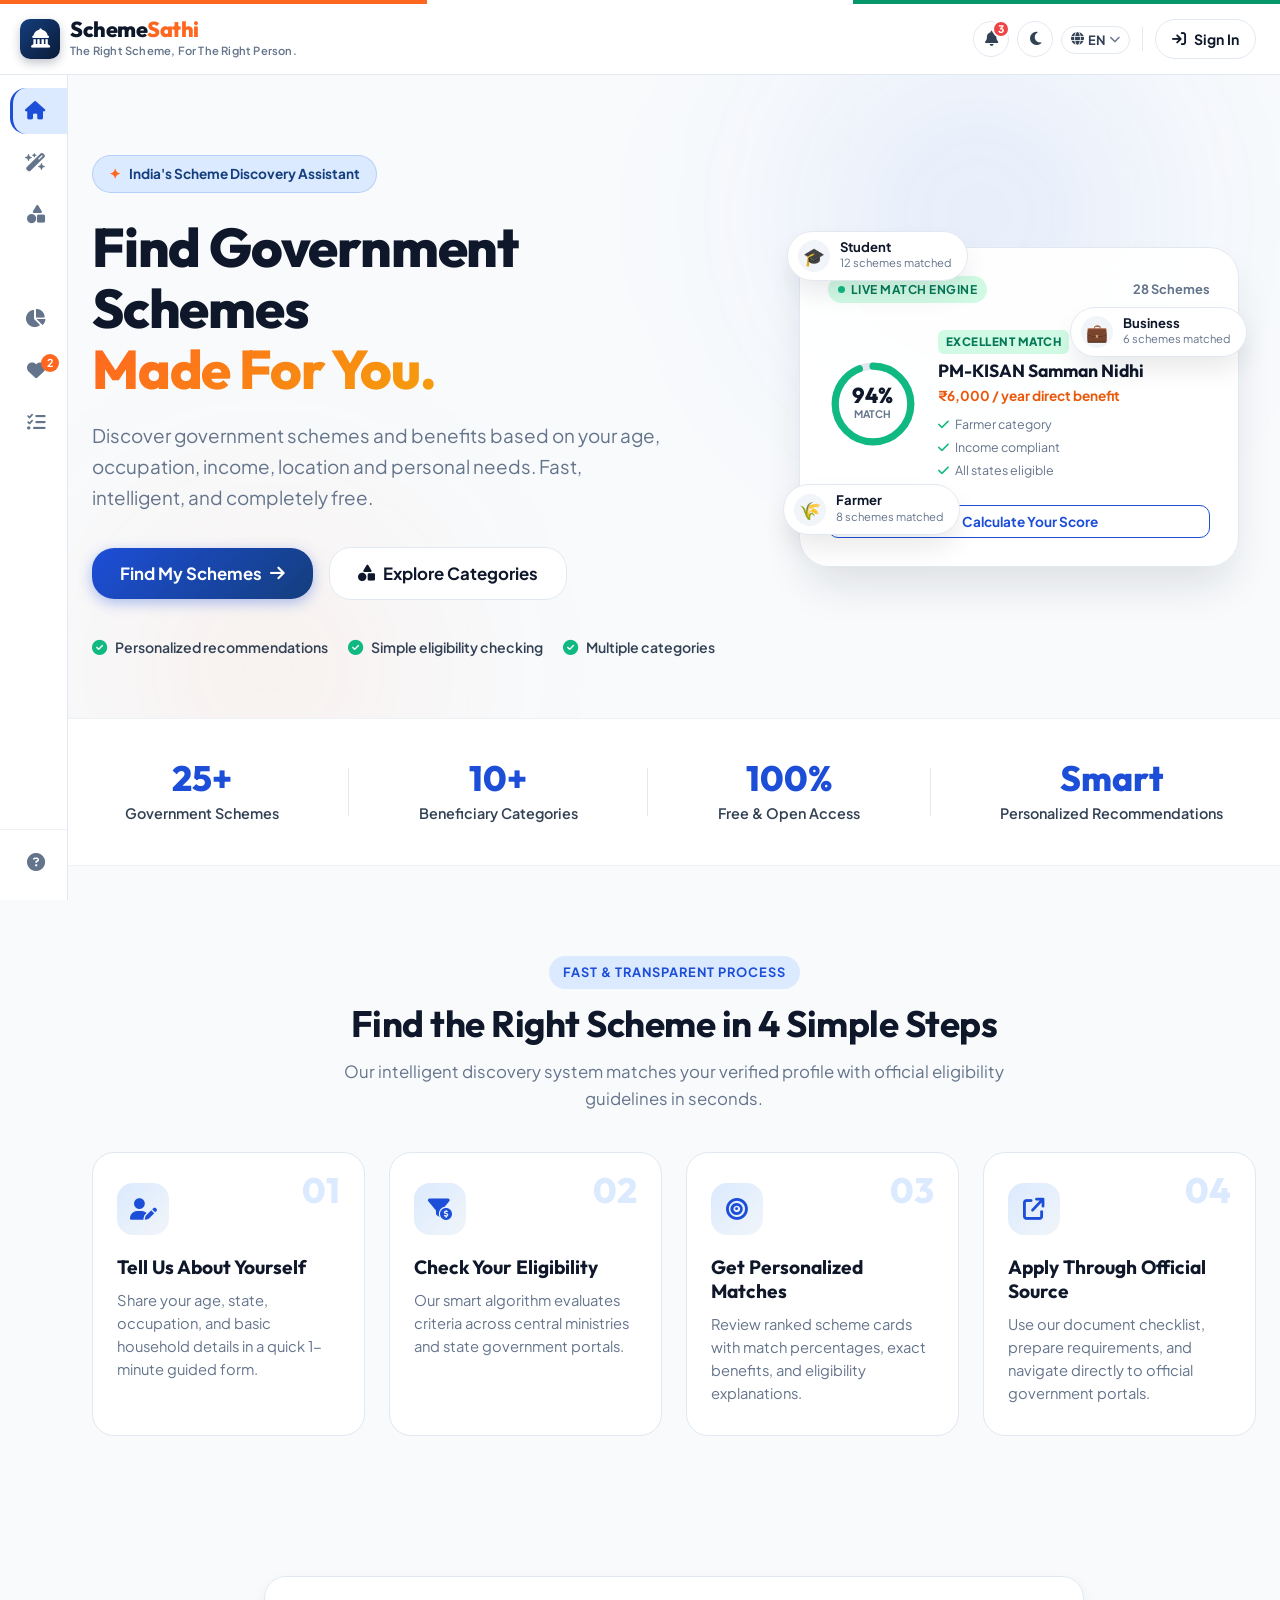
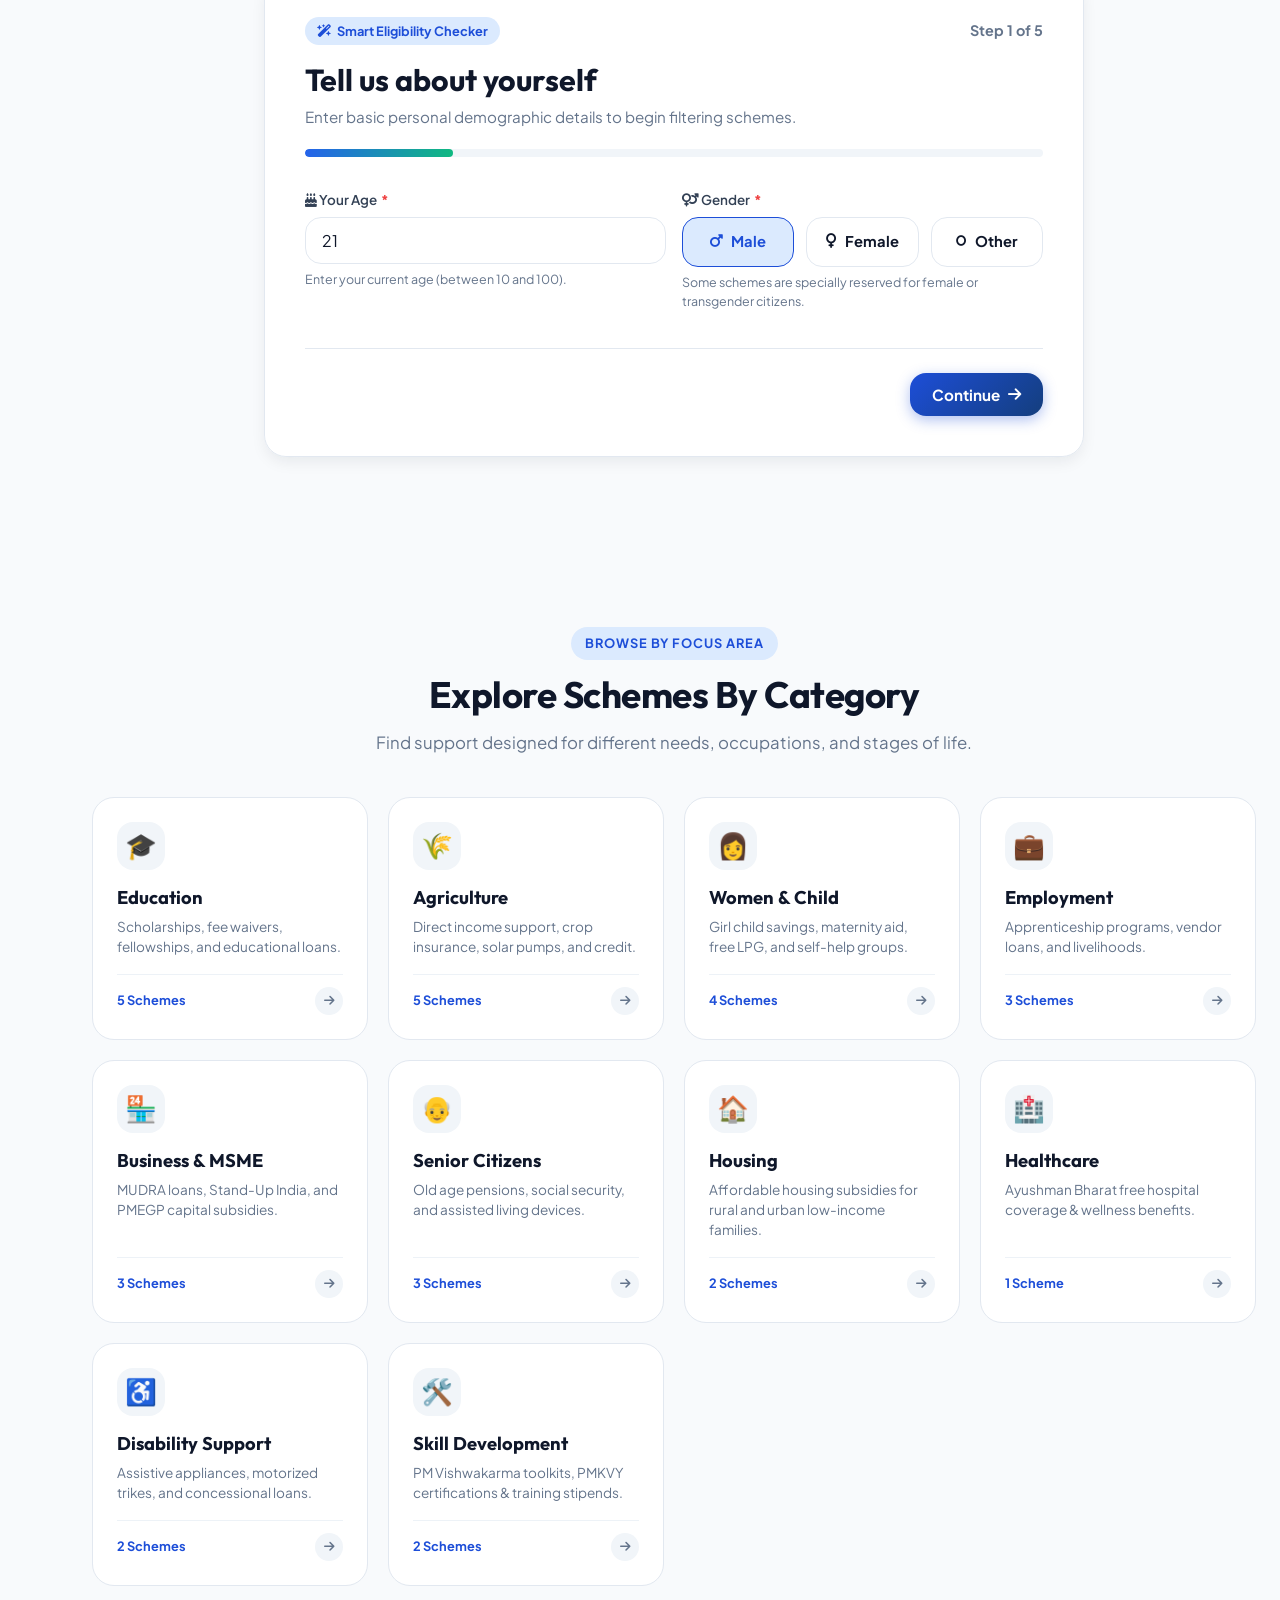
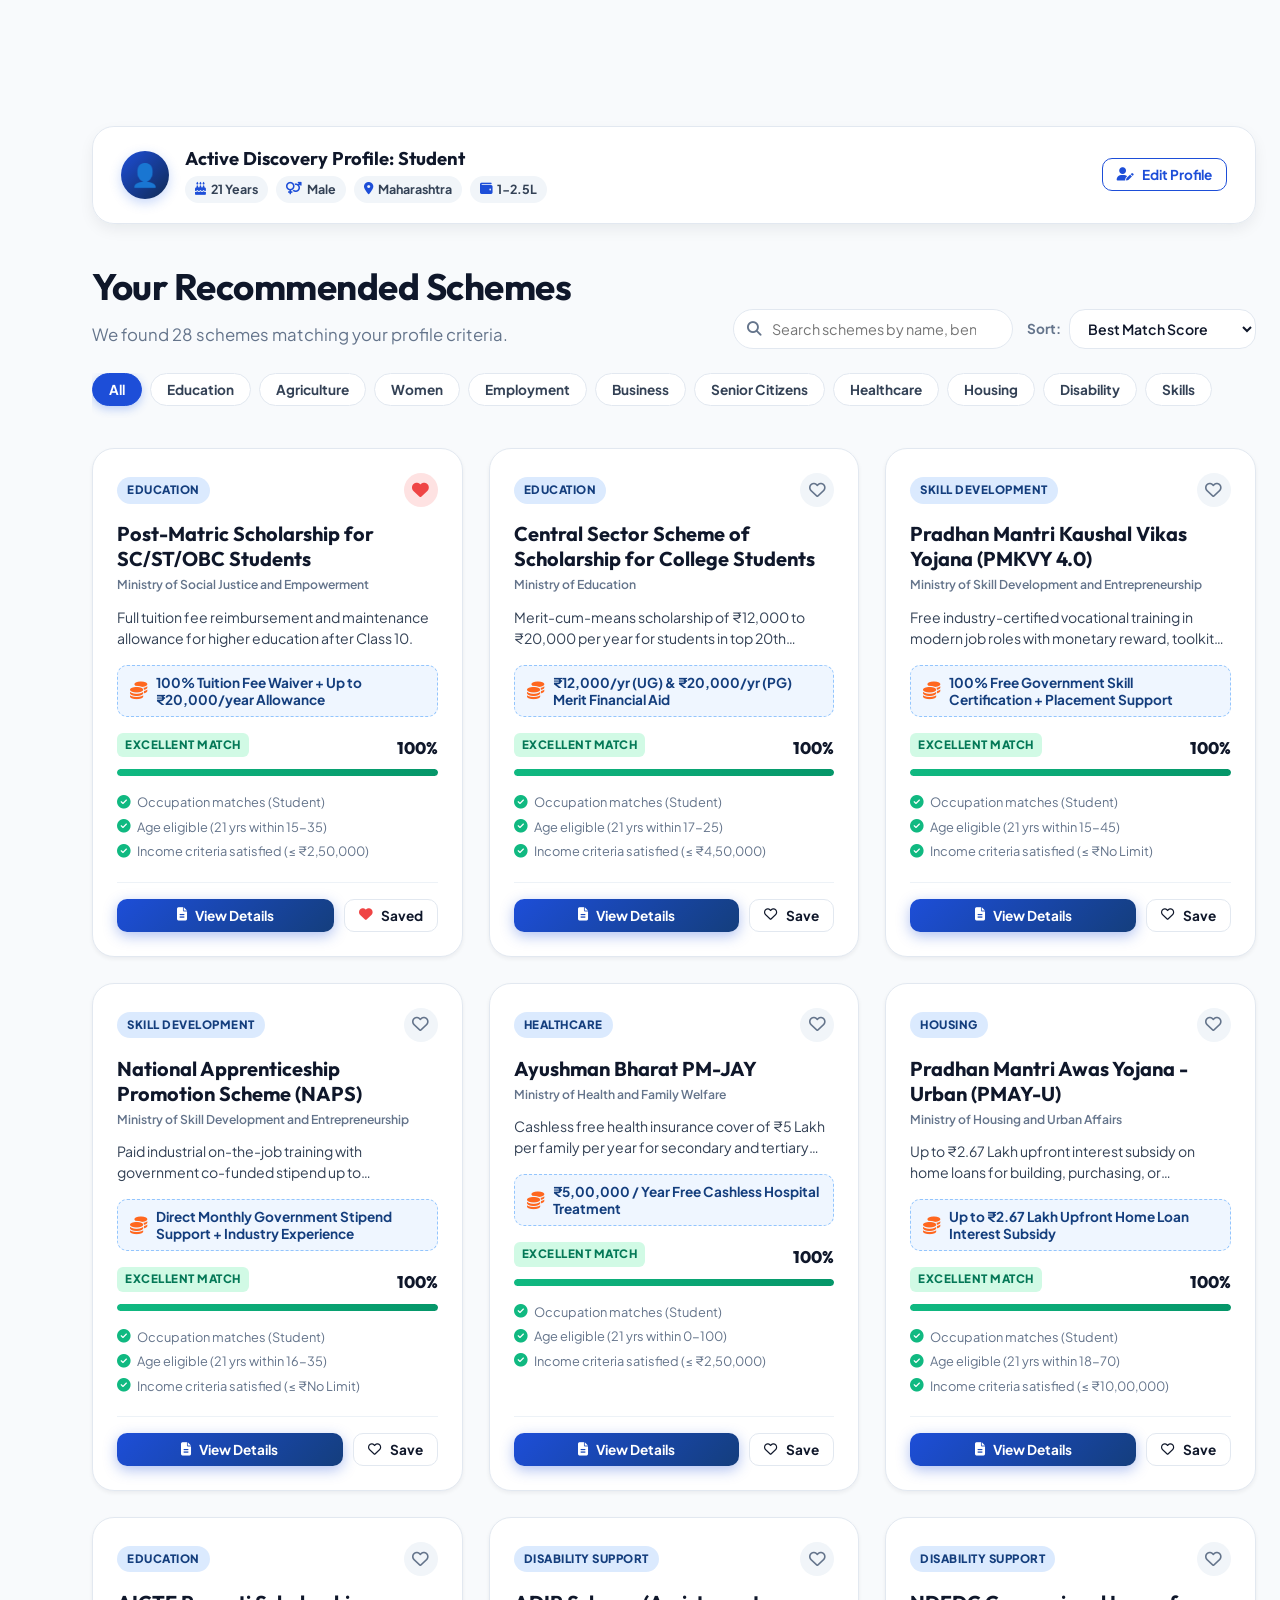
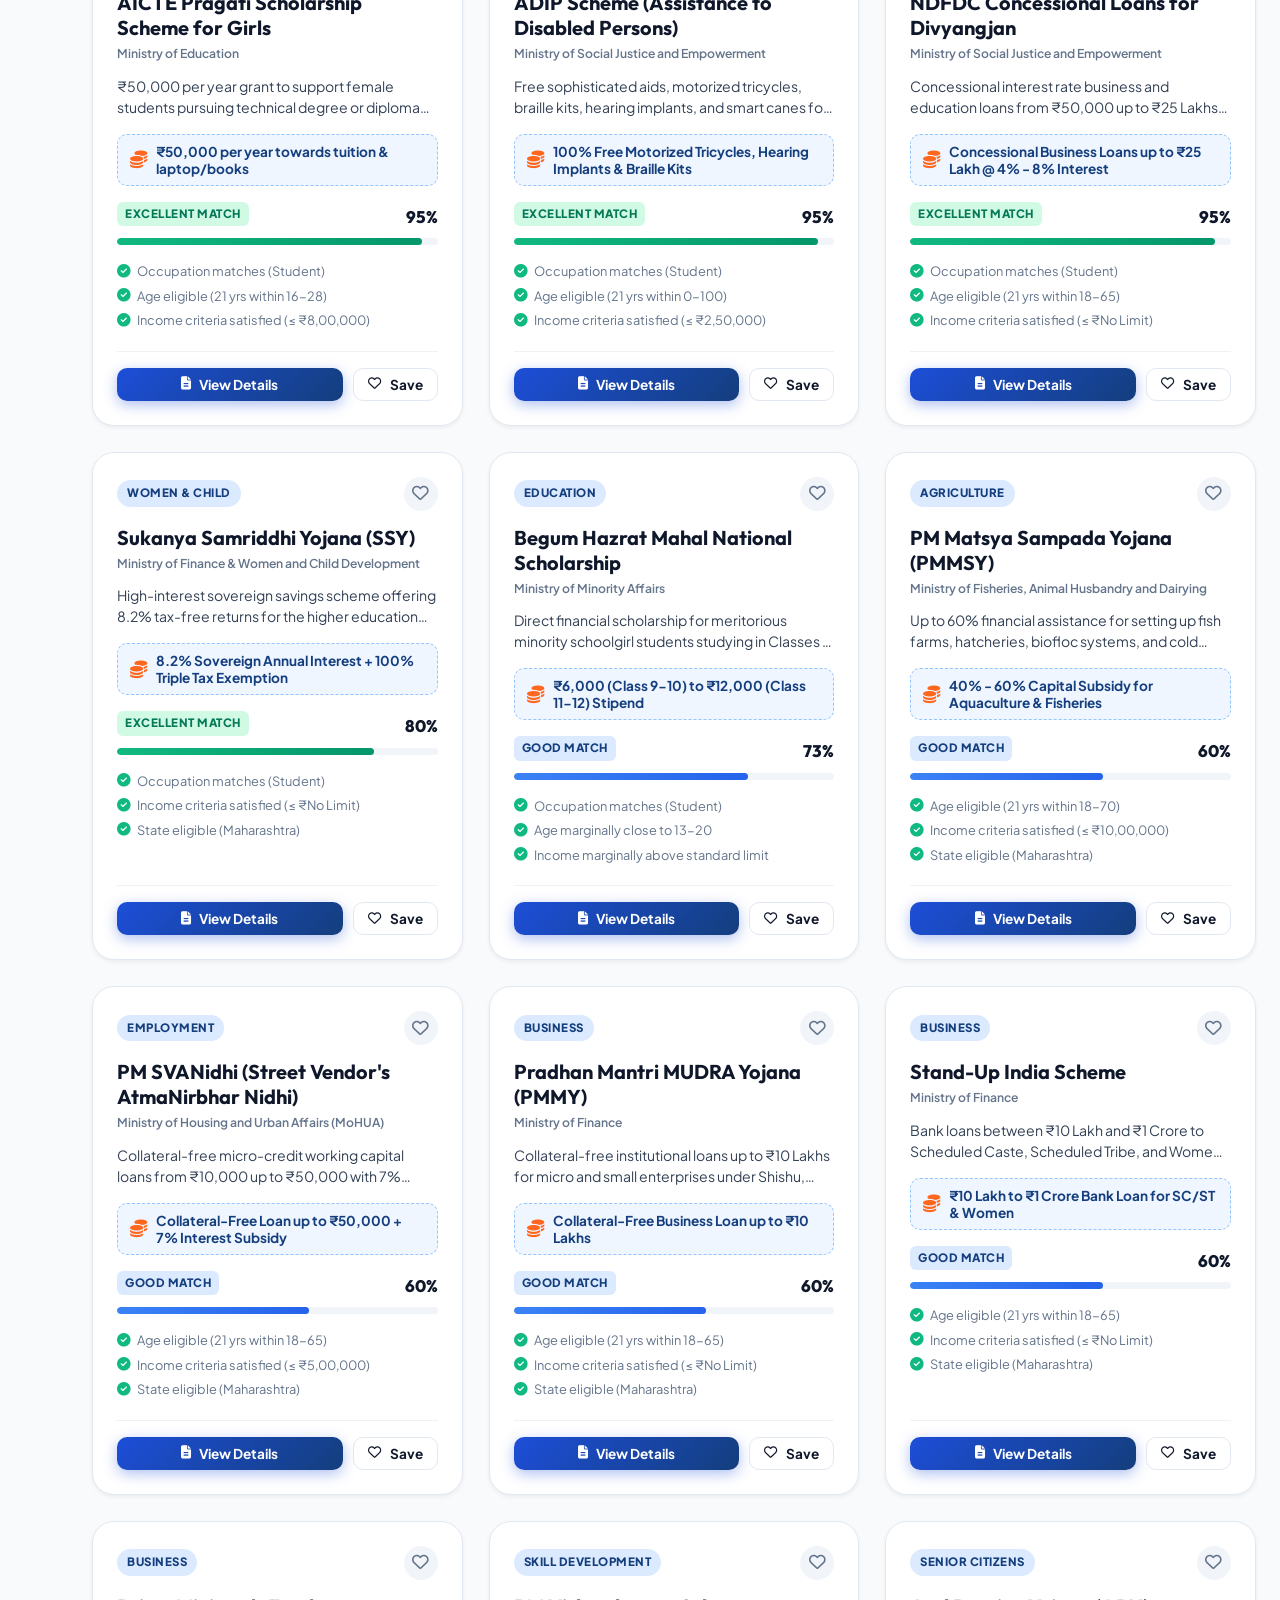
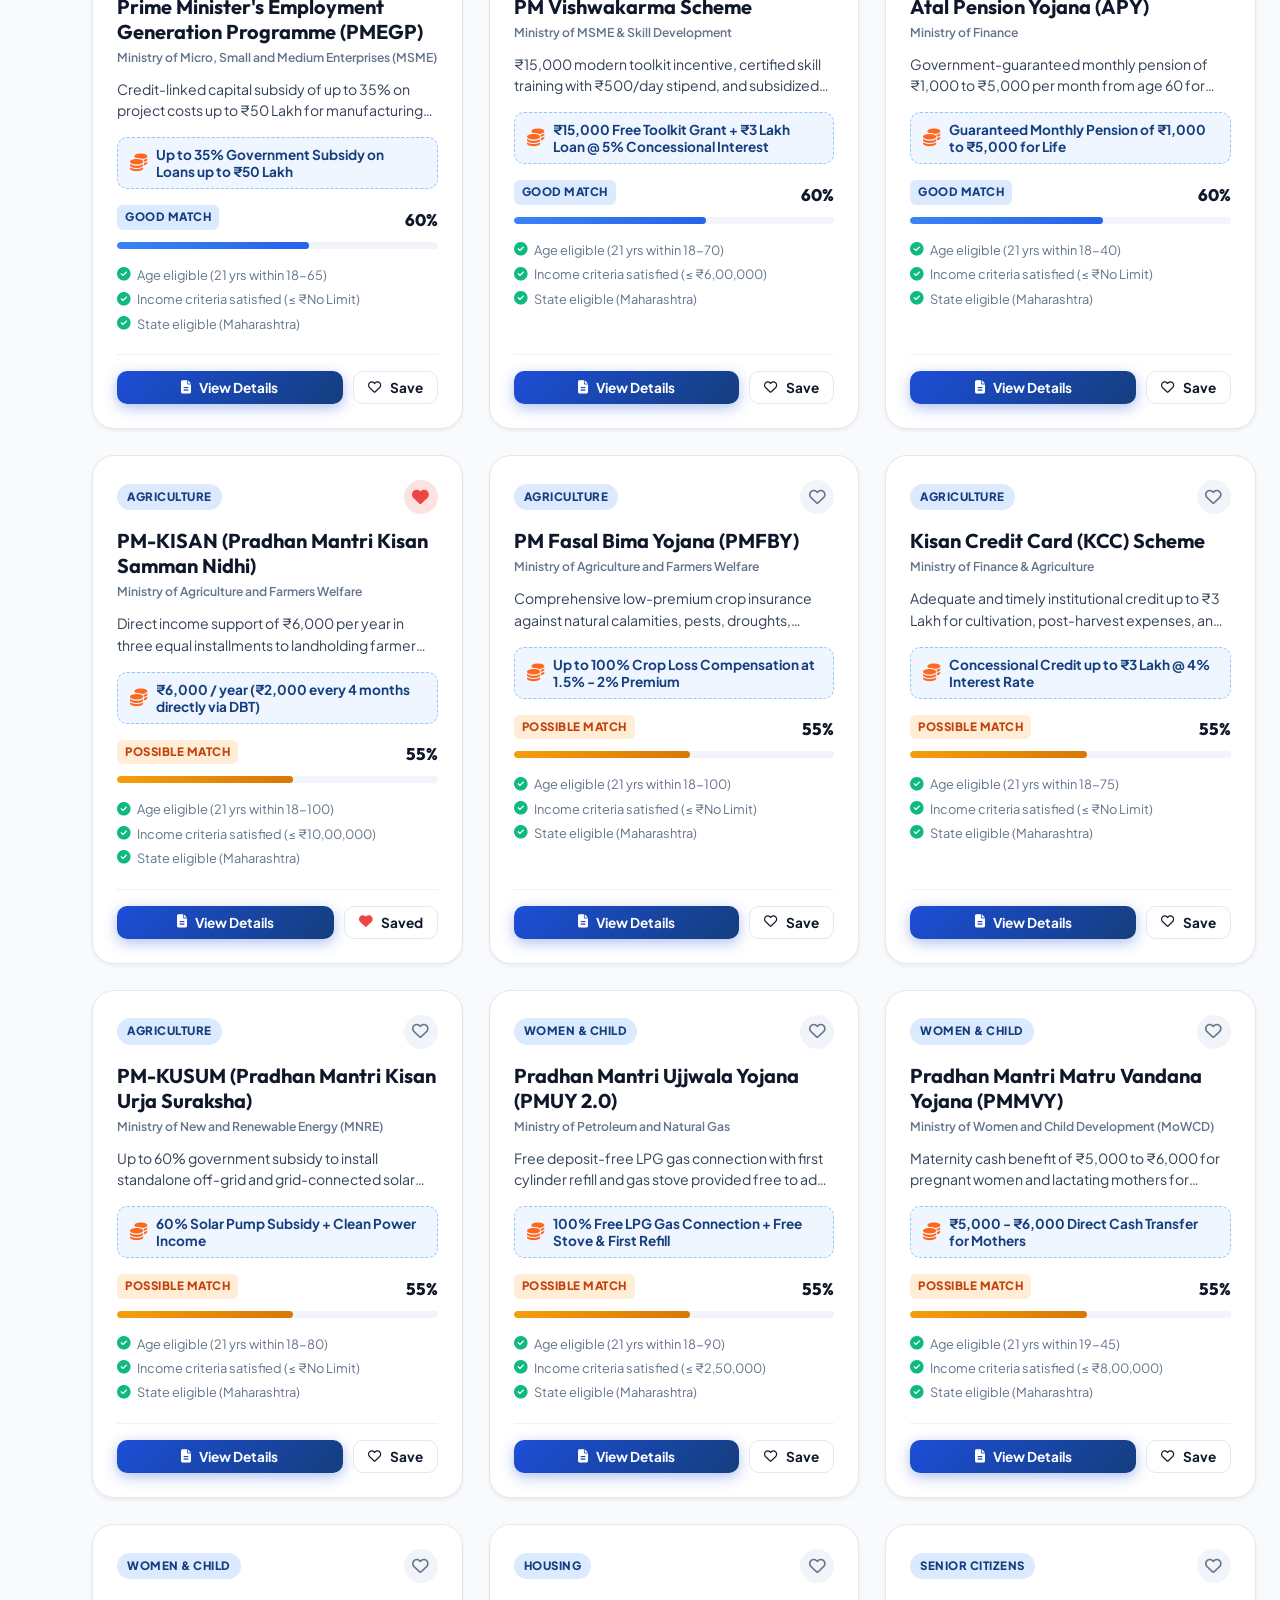
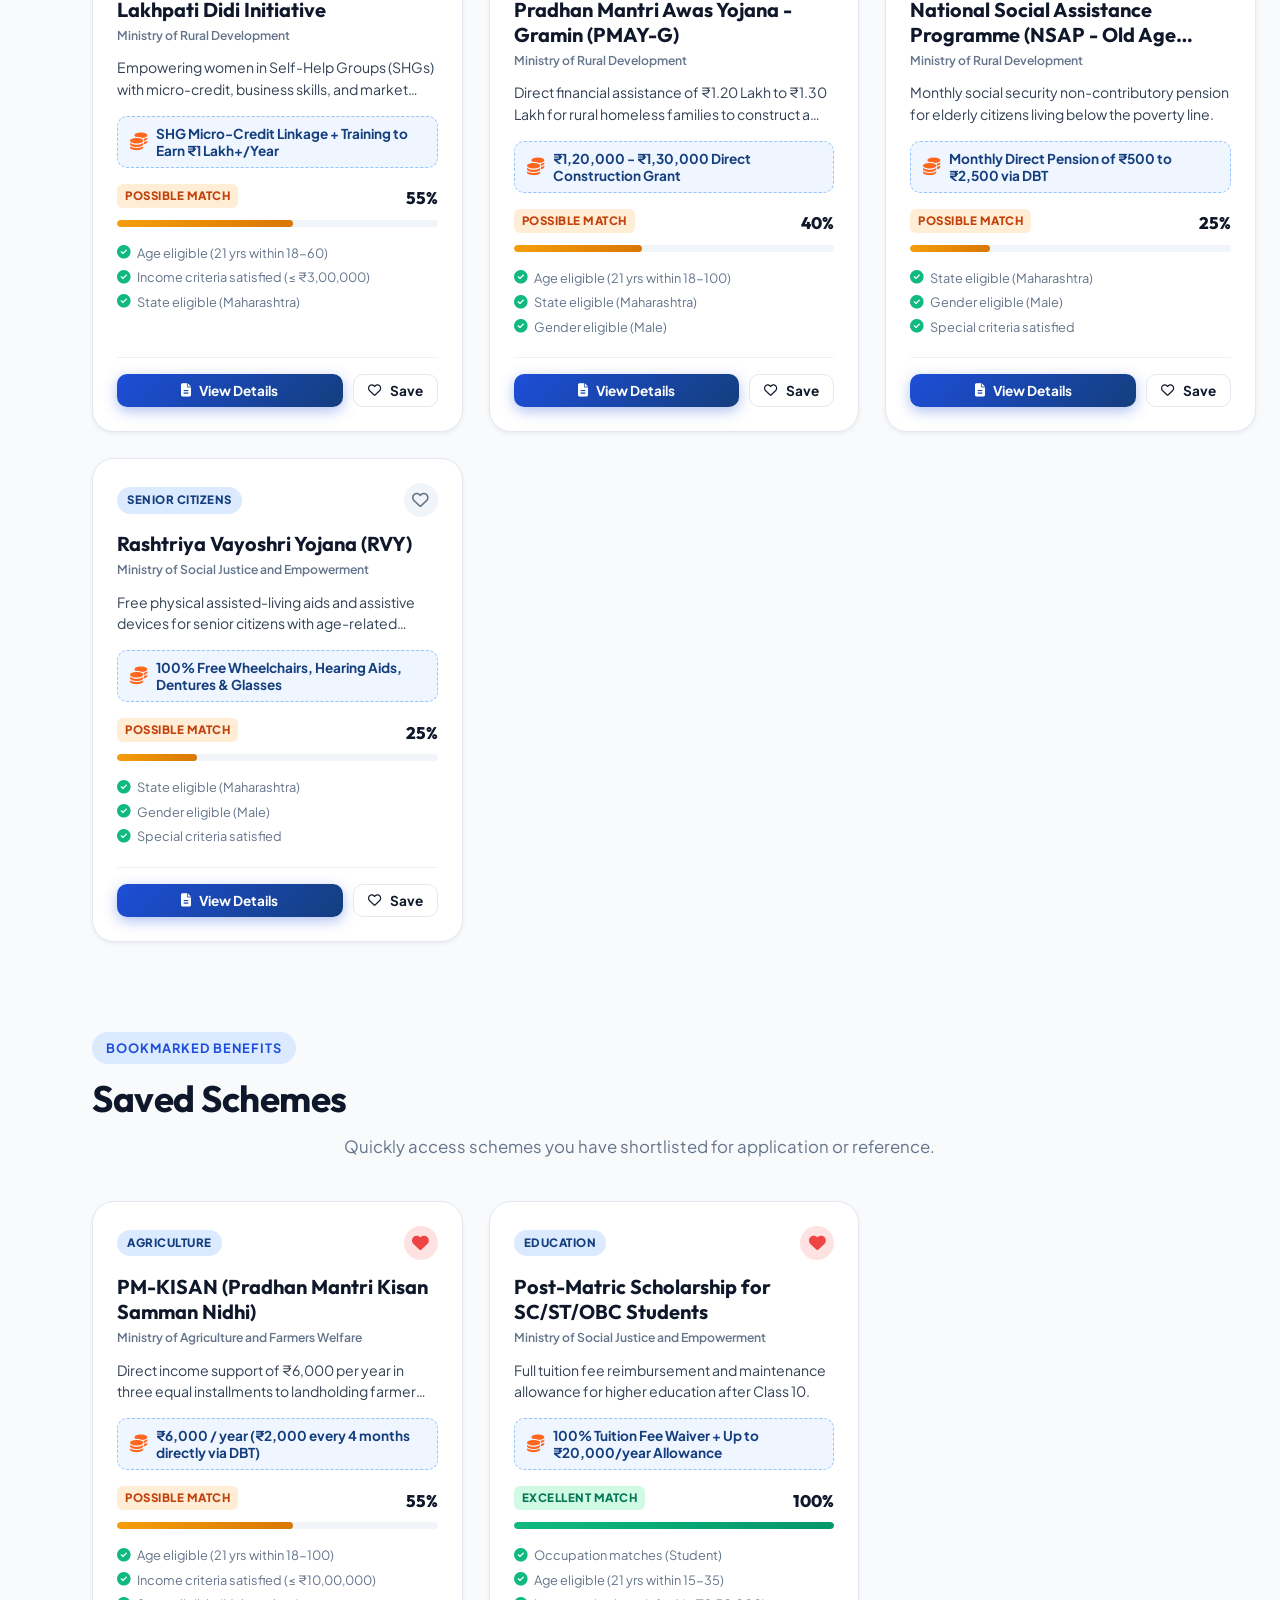
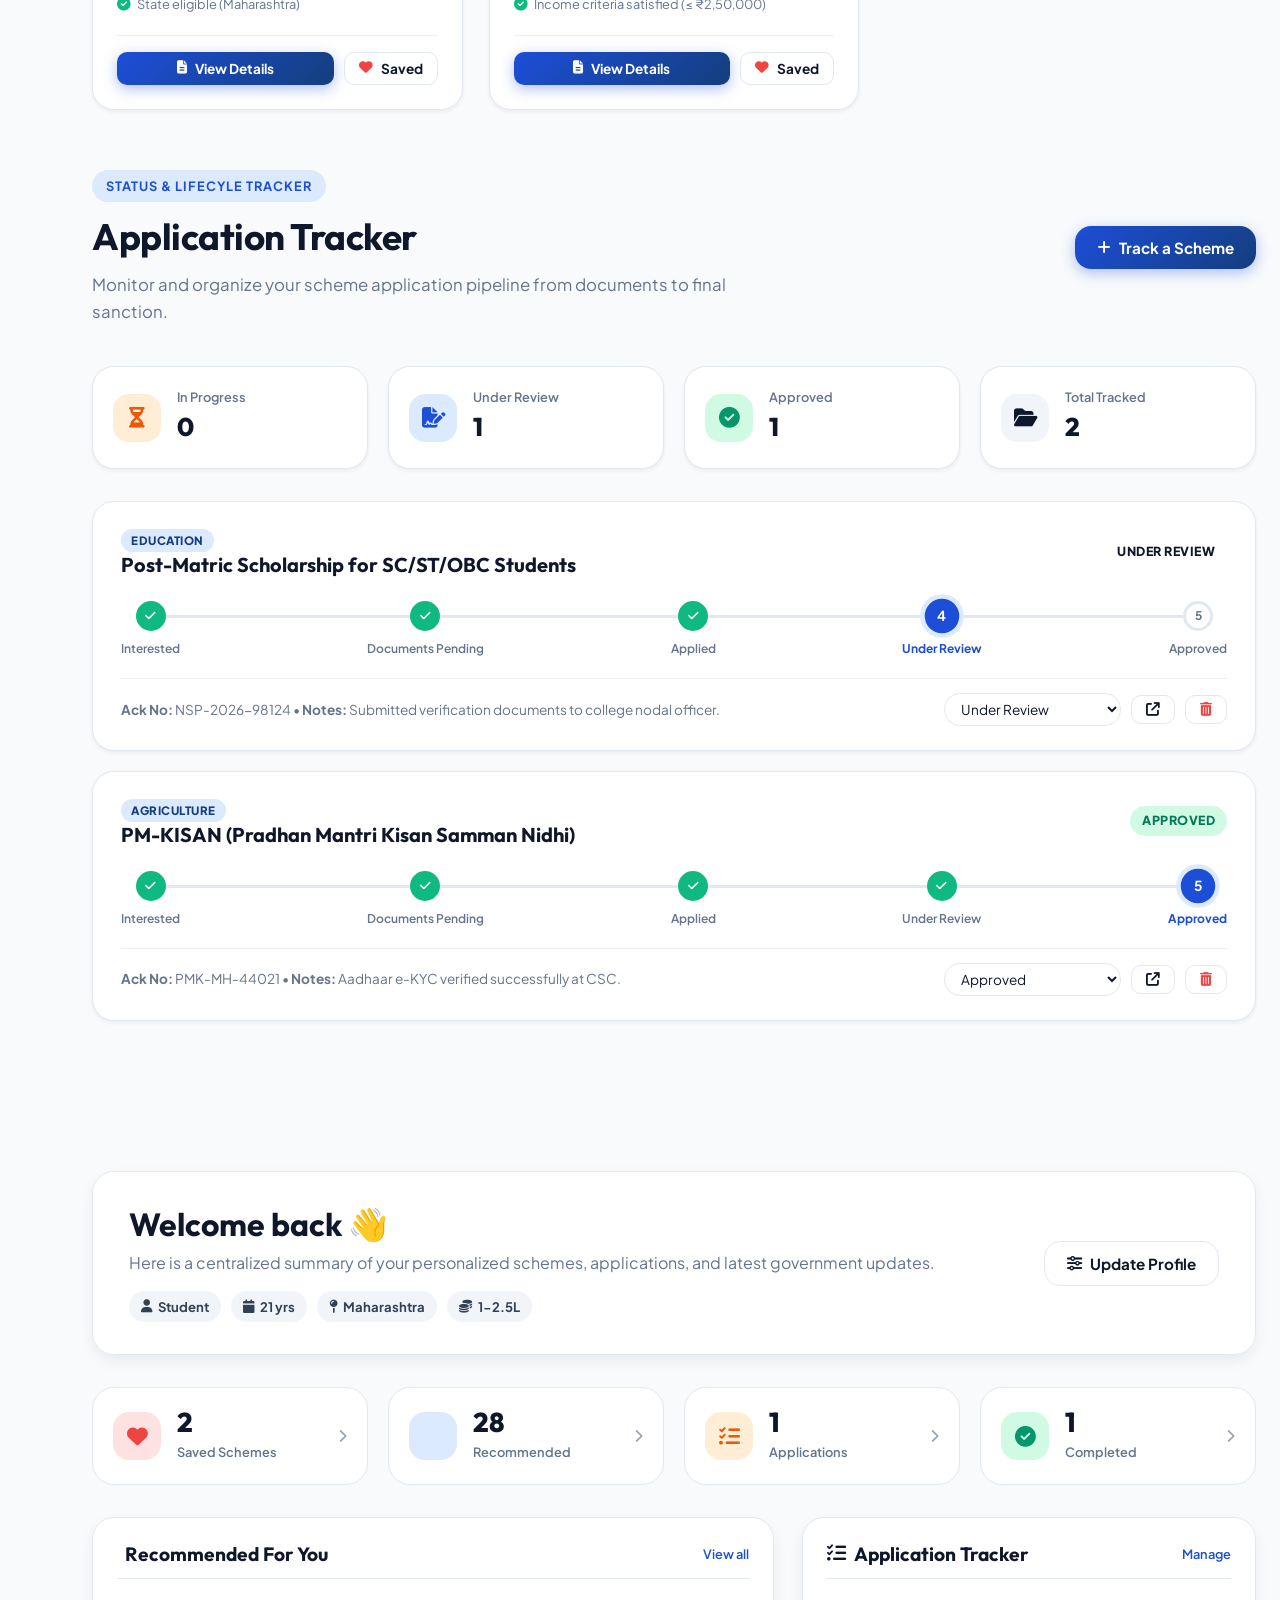
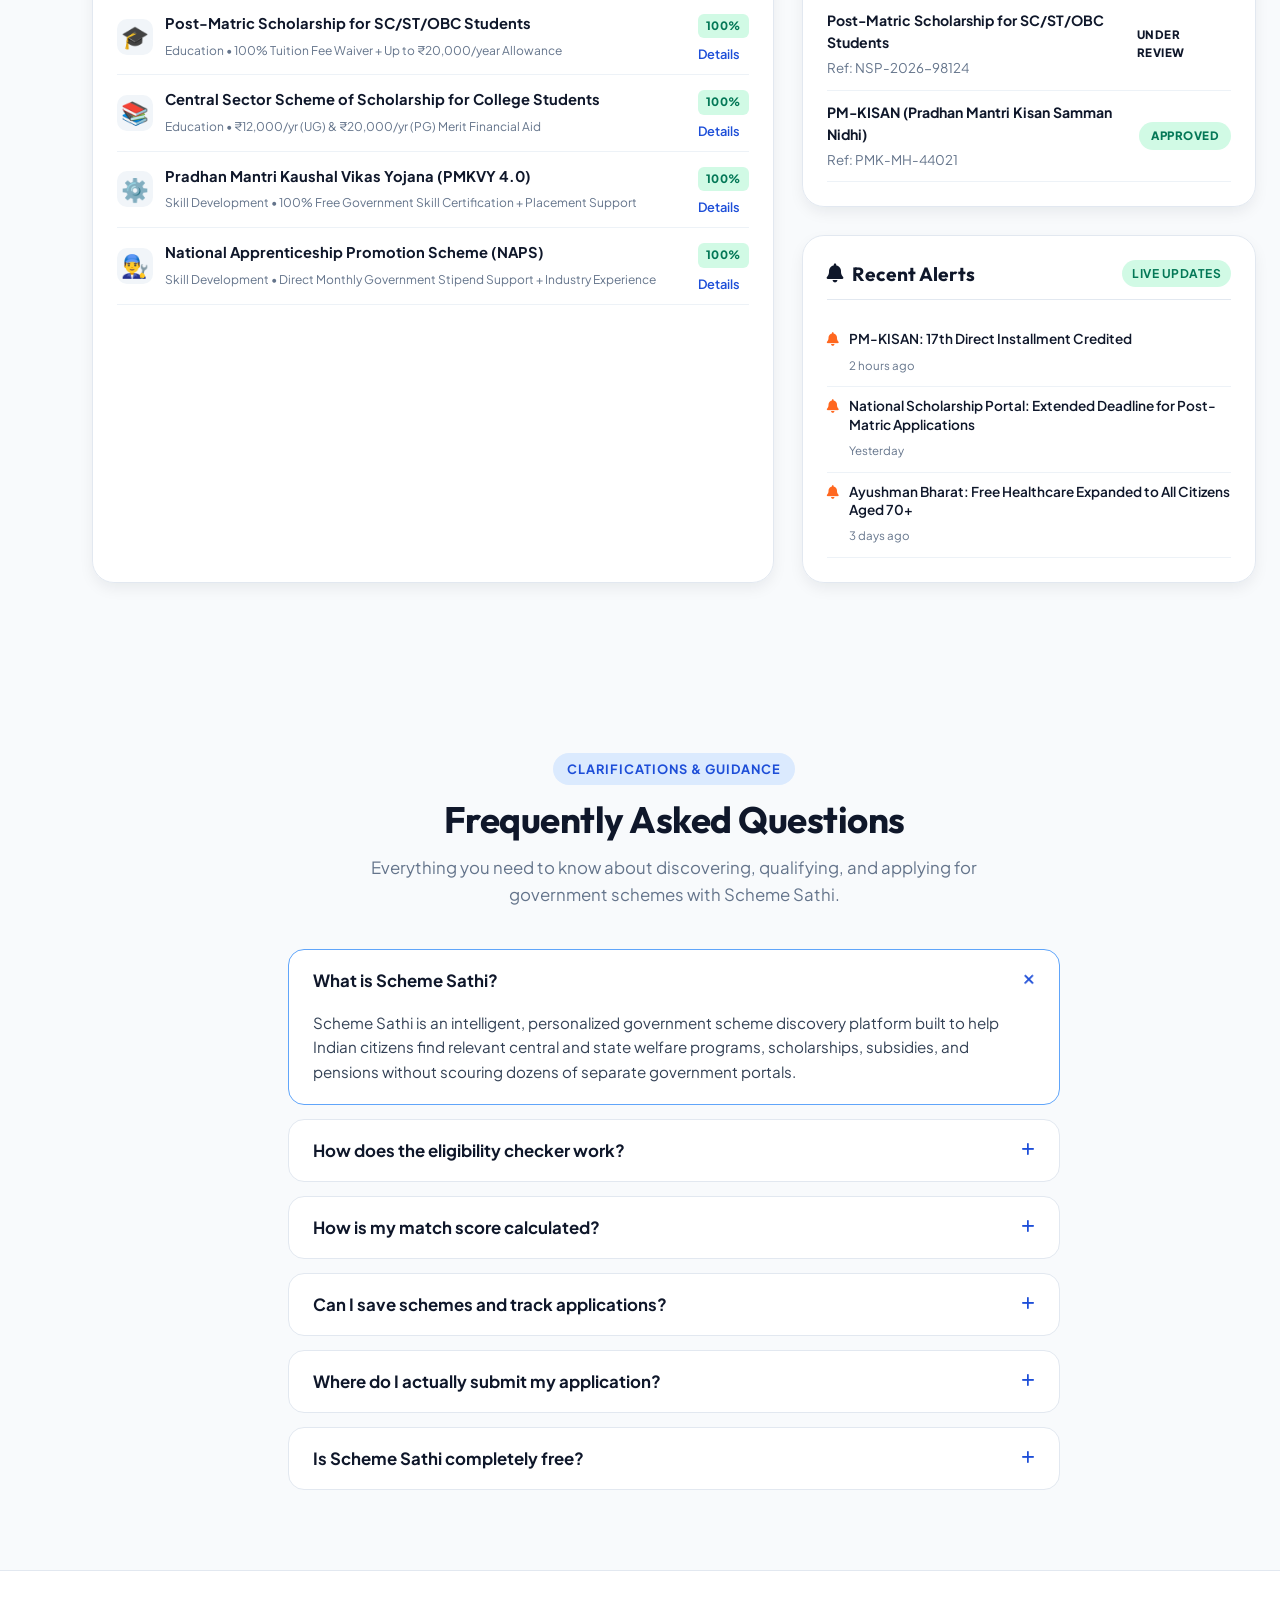
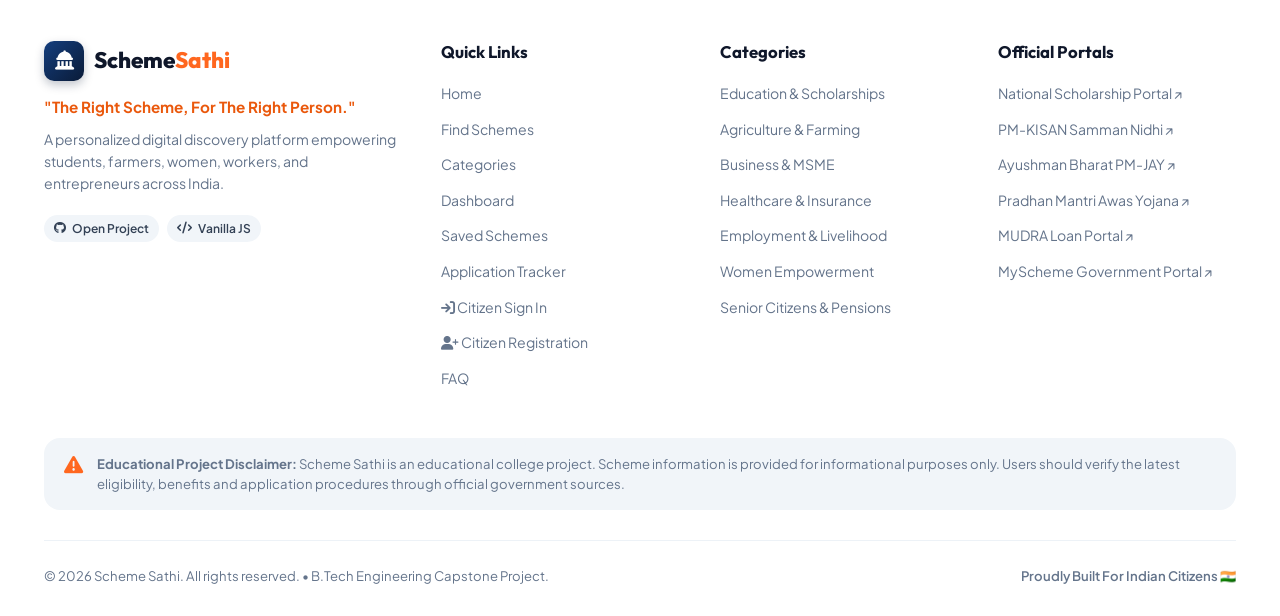
==== commit 44397459: "fix: embed tricolor stripe inside sticky header and optimize DOM ordering" ====
--- a/index.html
+++ b/index.html
@@ -20,12 +20,81 @@
 </head>
 <body>
 
-    <!-- Subtle Tricolor Top Stripe -->
-    <div class="tricolor-stripe" aria-hidden="true">
-        <div class="stripe saffron"></div>
-        <div class="stripe white"></div>
-        <div class="stripe green"></div>
-    </div>
+    <!-- Sticky Navigation Bar -->
+    <header class="navbar-wrapper" id="mainNavbar">
+        <!-- Subtle Tricolor Top Stripe -->
+        <div class="tricolor-stripe" aria-hidden="true">
+            <div class="stripe saffron"></div>
+            <div class="stripe white"></div>
+            <div class="stripe green"></div>
+        </div>
+
+        <div class="container navbar">
+            <!-- Brand Logo & Mobile Sidebar Toggle -->
+            <div class="navbar-left-group">
+                <button class="sidebar-toggle-btn" id="sidebarToggleBtn" aria-label="Toggle Navigation Menu" onclick="toggleSidebarDrawer()">
+                    <i class="fa-solid fa-bars" id="sidebarToggleIcon"></i>
+                </button>
+                <a href="#home" class="brand-logo" onclick="navigateTo('home')">
+                    <div class="logo-icon-wrap">
+                        <i class="fa-solid fa-landmark-dome"></i>
+                    </div>
+                    <div class="brand-text-block">
+                        <span class="brand-name">Scheme<span class="highlight-saffron">Sathi</span></span>
+                        <span class="brand-motto" data-i18n="brandTagline">The Right Scheme, For The Right Person.</span>
+                    </div>
+                </a>
+            </div>
+
+            <!-- Navbar Actions: Notifications, Theme, Language, Account Menu -->
+            <div class="nav-actions-wrap">
+                <!-- Notifications Bell -->
+                <div class="notification-dropdown-wrapper">
+                    <button class="icon-btn" id="notifBellBtn" title="Notifications" aria-label="Notifications" onclick="toggleNotificationPanel()">
+                        <i class="fa-solid fa-bell"></i>
+                        <span class="notif-badge" id="notifBadge">3</span>
+                    </button>
+
+                    <!-- Notifications Dropdown Drawer -->
+                    <div class="notification-panel" id="notifPanel">
+                        <div class="notif-header">
+                            <h4 data-i18n="notifTitle">Notifications & Alerts</h4>
+                            <button class="text-btn" id="clearNotifsBtn" onclick="markAllNotificationsRead()" data-i18n="markAllRead">Mark all read</button>
+                        </div>
+                        <div class="notif-list" id="notifList">
+                            <!-- Dynamic Notifications -->
+                        </div>
+                    </div>
+                </div>
+
+                <!-- Theme Toggle Button -->
+                <button class="icon-btn theme-toggle-btn" id="themeToggleBtn" onclick="toggleTheme()" title="Toggle Dark/Light Mode" aria-label="Toggle Theme">
+                    <i class="fa-solid fa-moon" id="themeIcon"></i>
+                </button>
+
+                <!-- Language Switcher -->
+                <div class="lang-dropdown-wrapper">
+                    <button class="lang-selector-btn" id="langSelectorBtn" aria-label="Change Language" onclick="toggleLangMenu()">
+                        <i class="fa-solid fa-globe"></i>
+                        <span id="currentLangLabel">EN</span>
+                        <i class="fa-solid fa-chevron-down caret-icon"></i>
+                    </button>
+                    <div class="lang-menu" id="langMenu">
+                        <button class="lang-opt active" onclick="setLanguage('en')">English <span>(EN)</span></button>
+                        <button class="lang-opt" onclick="setLanguage('hi')">हिन्दी <span>(HI)</span></button>
+                        <button class="lang-opt" onclick="setLanguage('pa')">ਪੰਜਾਬੀ <span>(PA)</span></button>
+                    </div>
+                </div>
+
+                <div class="nav-divider"></div>
+
+                <!-- User Auth Profile / Login Button -->
+                <div class="user-auth-wrapper" id="userAuthWrapper">
+                    <!-- Populated dynamically via JS (Login button or User Profile Dropdown) -->
+                </div>
+            </div>
+        </div>
+    </header>
 
     <!-- Collapsible Left Sidebar -->
     <aside class="app-sidebar" id="appSidebar" aria-label="Scheme Sathi Navigation">
@@ -94,75 +163,6 @@
     <!-- Sidebar Backdrop for Mobile/Tablet Drawer -->
     <div class="sidebar-backdrop" id="sidebarBackdrop" onclick="closeSidebarDrawer()"></div>
 
-    <!-- Sticky Navigation Bar -->
-    <header class="navbar-wrapper" id="mainNavbar">
-        <div class="container navbar">
-            <!-- Brand Logo & Mobile Sidebar Toggle -->
-            <div class="navbar-left-group">
-                <button class="sidebar-toggle-btn" id="sidebarToggleBtn" aria-label="Toggle Navigation Menu" onclick="toggleSidebarDrawer()">
-                    <i class="fa-solid fa-bars" id="sidebarToggleIcon"></i>
-                </button>
-                <a href="#home" class="brand-logo" onclick="navigateTo('home')">
-                    <div class="logo-icon-wrap">
-                        <i class="fa-solid fa-landmark-dome"></i>
-                    </div>
-                    <div class="brand-text-block">
-                        <span class="brand-name">Scheme<span class="highlight-saffron">Sathi</span></span>
-                        <span class="brand-motto" data-i18n="brandTagline">The Right Scheme, For The Right Person.</span>
-                    </div>
-                </a>
-            </div>
-
-            <!-- Navbar Actions: Notifications, Theme, Language, Account Menu -->
-            <div class="nav-actions-wrap">
-                <!-- Notifications Bell -->
-                <div class="notification-dropdown-wrapper">
-                    <button class="icon-btn" id="notifBellBtn" title="Notifications" aria-label="Notifications" onclick="toggleNotificationPanel()">
-                        <i class="fa-solid fa-bell"></i>
-                        <span class="notif-badge" id="notifBadge">3</span>
-                    </button>
-
-                    <!-- Notifications Dropdown Drawer -->
-                    <div class="notification-panel" id="notifPanel">
-                        <div class="notif-header">
-                            <h4 data-i18n="notifTitle">Notifications & Alerts</h4>
-                            <button class="text-btn" id="clearNotifsBtn" onclick="markAllNotificationsRead()" data-i18n="markAllRead">Mark all read</button>
-                        </div>
-                        <div class="notif-list" id="notifList">
-                            <!-- Dynamic Notifications -->
-                        </div>
-                    </div>
-                </div>
-
-                <!-- Theme Toggle Button -->
-                <button class="icon-btn theme-toggle-btn" id="themeToggleBtn" onclick="toggleTheme()" title="Toggle Dark/Light Mode" aria-label="Toggle Theme">
-                    <i class="fa-solid fa-moon" id="themeIcon"></i>
-                </button>
-
-                <!-- Language Switcher -->
-                <div class="lang-dropdown-wrapper">
-                    <button class="lang-selector-btn" id="langSelectorBtn" aria-label="Change Language" onclick="toggleLangMenu()">
-                        <i class="fa-solid fa-globe"></i>
-                        <span id="currentLangLabel">EN</span>
-                        <i class="fa-solid fa-chevron-down caret-icon"></i>
-                    </button>
-                    <div class="lang-menu" id="langMenu">
-                        <button class="lang-opt active" onclick="setLanguage('en')">English <span>(EN)</span></button>
-                        <button class="lang-opt" onclick="setLanguage('hi')">हिन्दी <span>(HI)</span></button>
-                        <button class="lang-opt" onclick="setLanguage('pa')">ਪੰਜਾਬੀ <span>(PA)</span></button>
-                    </div>
-                </div>
-
-                <div class="nav-divider"></div>
-
-                <!-- User Auth Profile / Login Button -->
-                <div class="user-auth-wrapper" id="userAuthWrapper">
-                    <!-- Populated dynamically via JS (Login button or User Profile Dropdown) -->
-                </div>
-            </div>
-        </div>
-    </header>
-
     <!-- Main Container -->
     <main class="app-main-content">
 
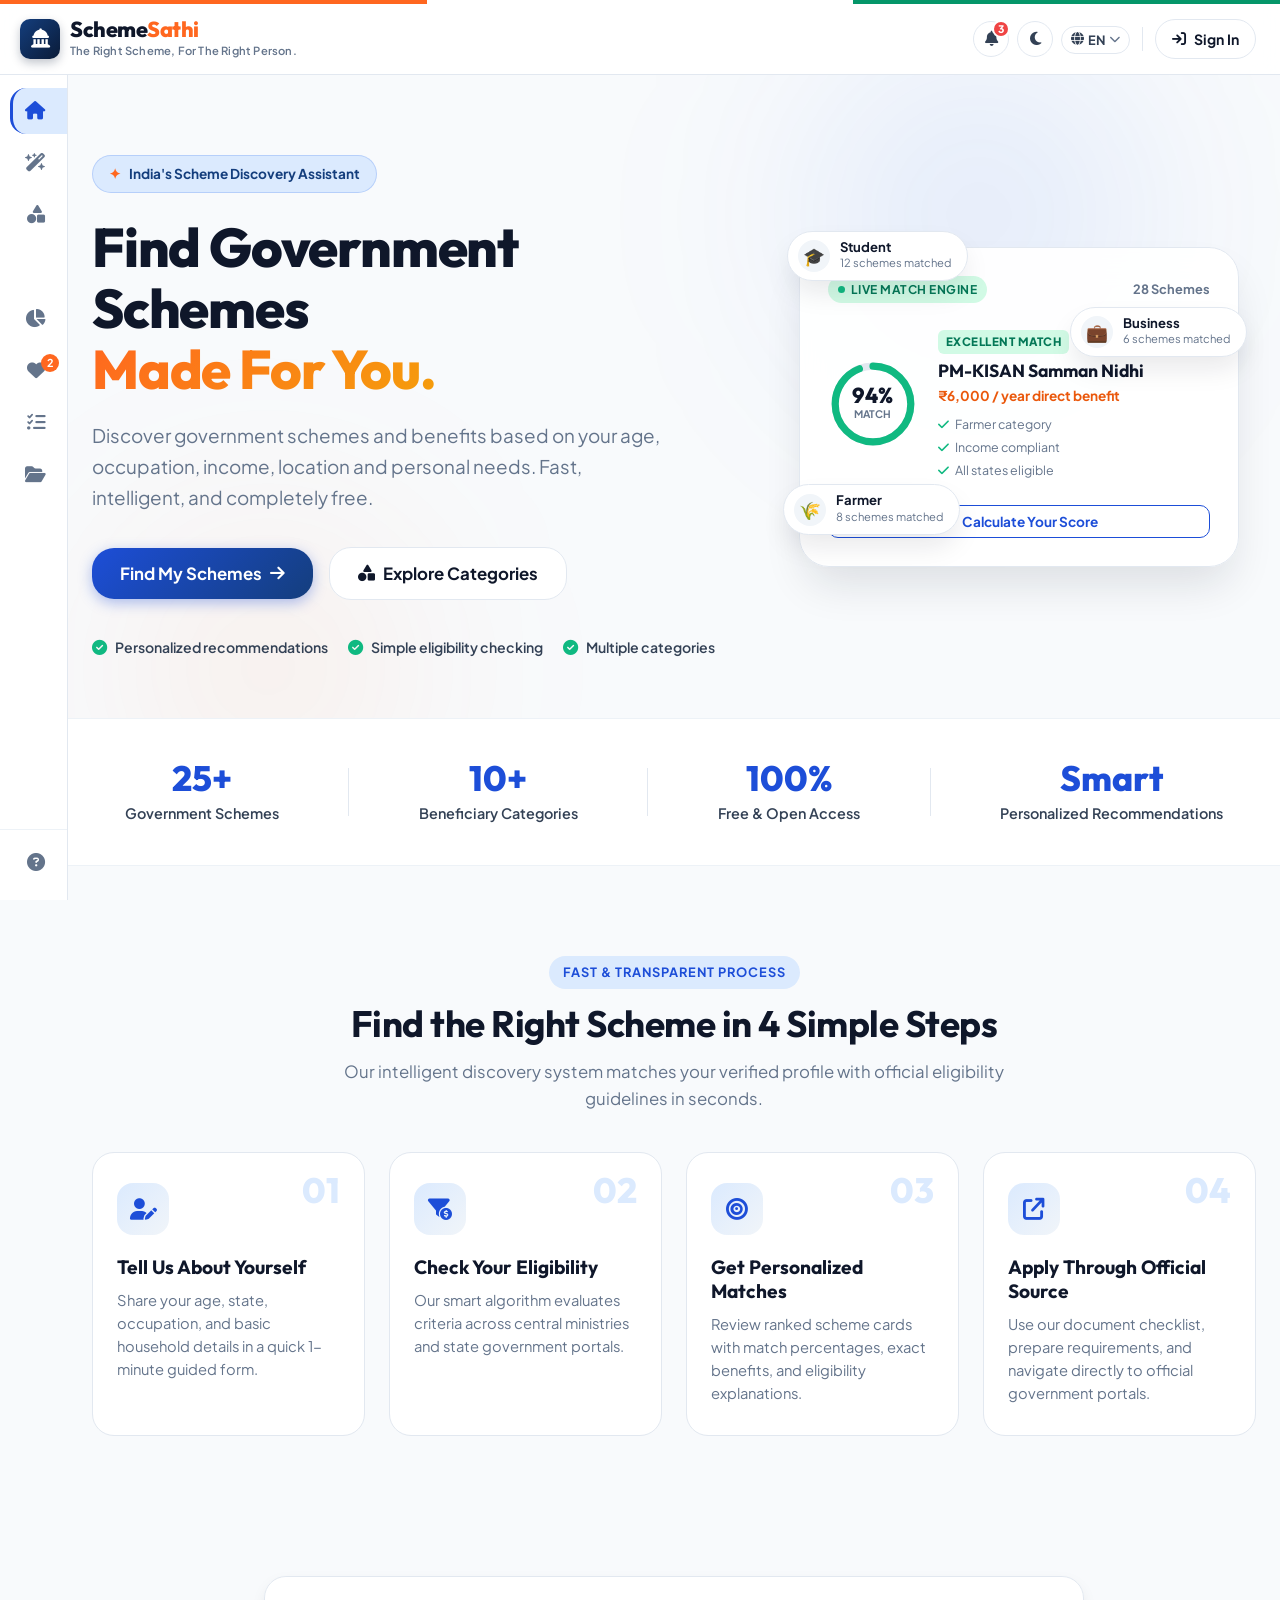
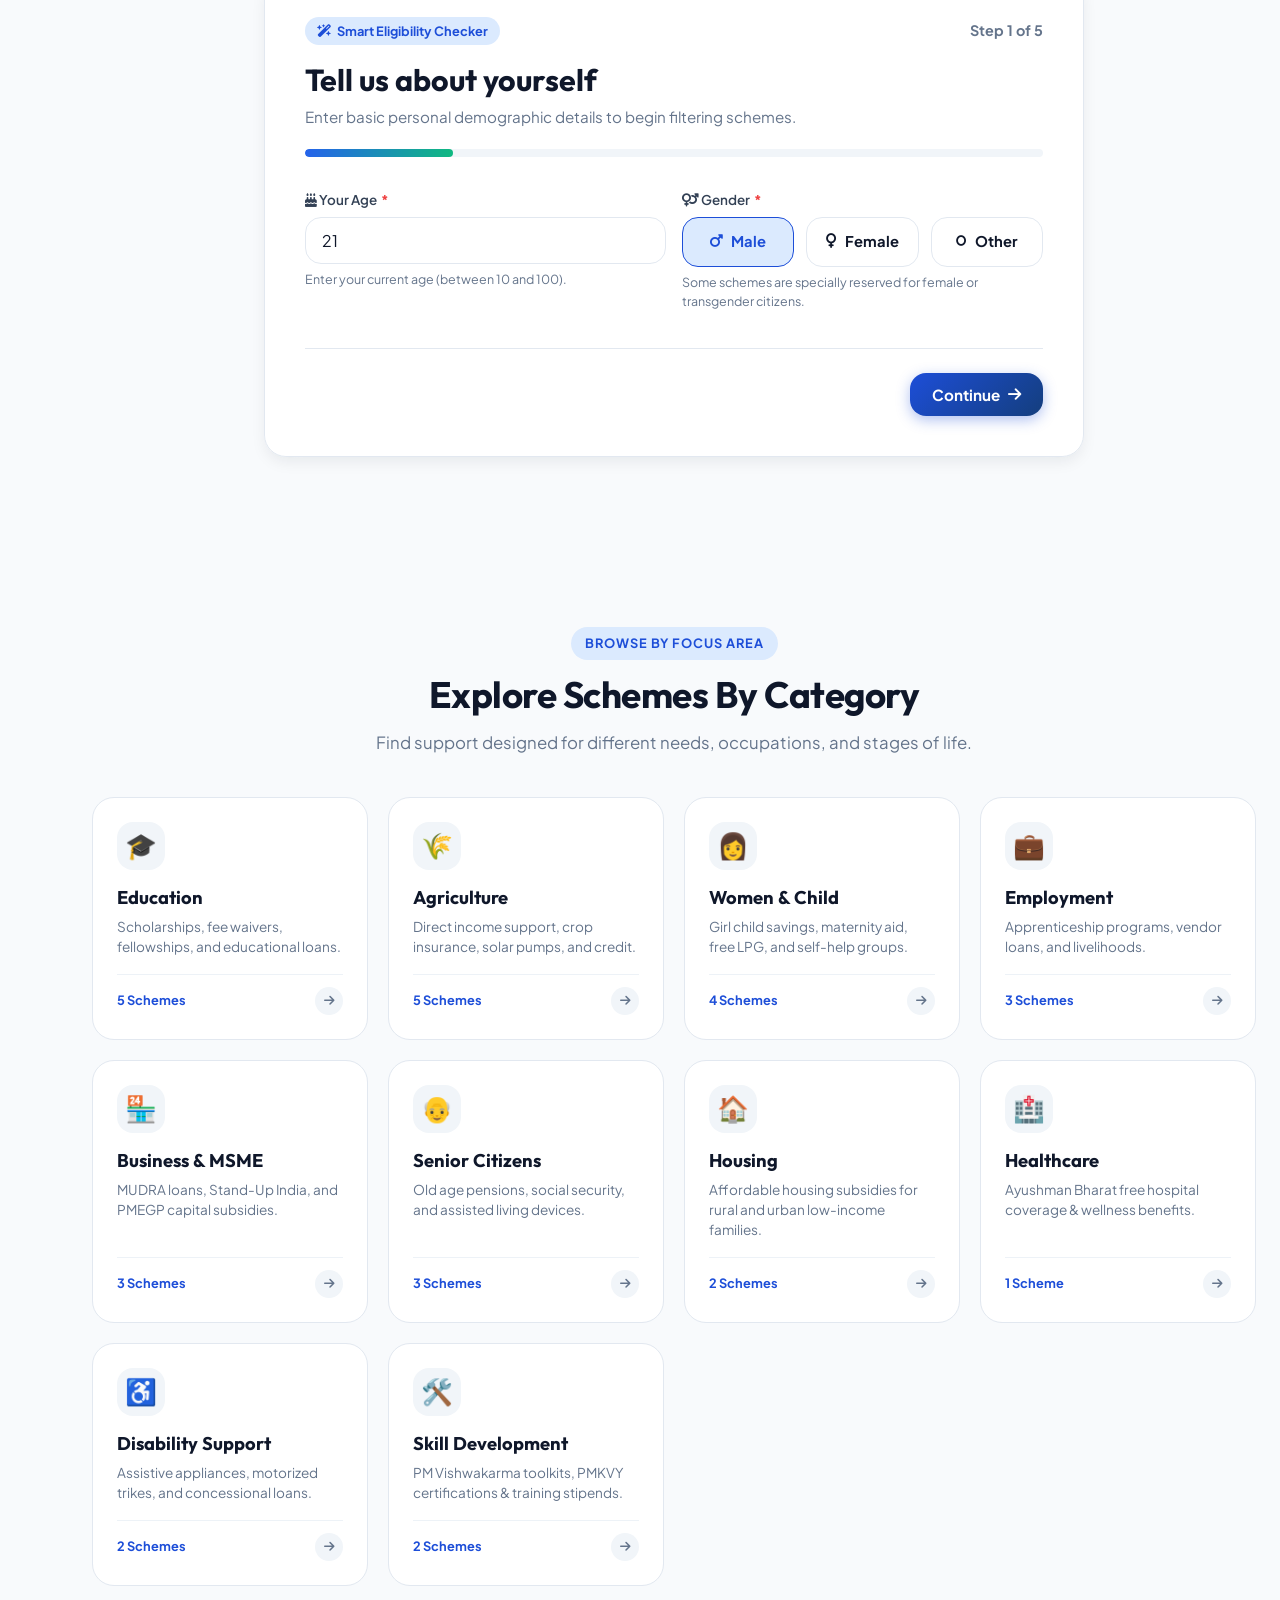
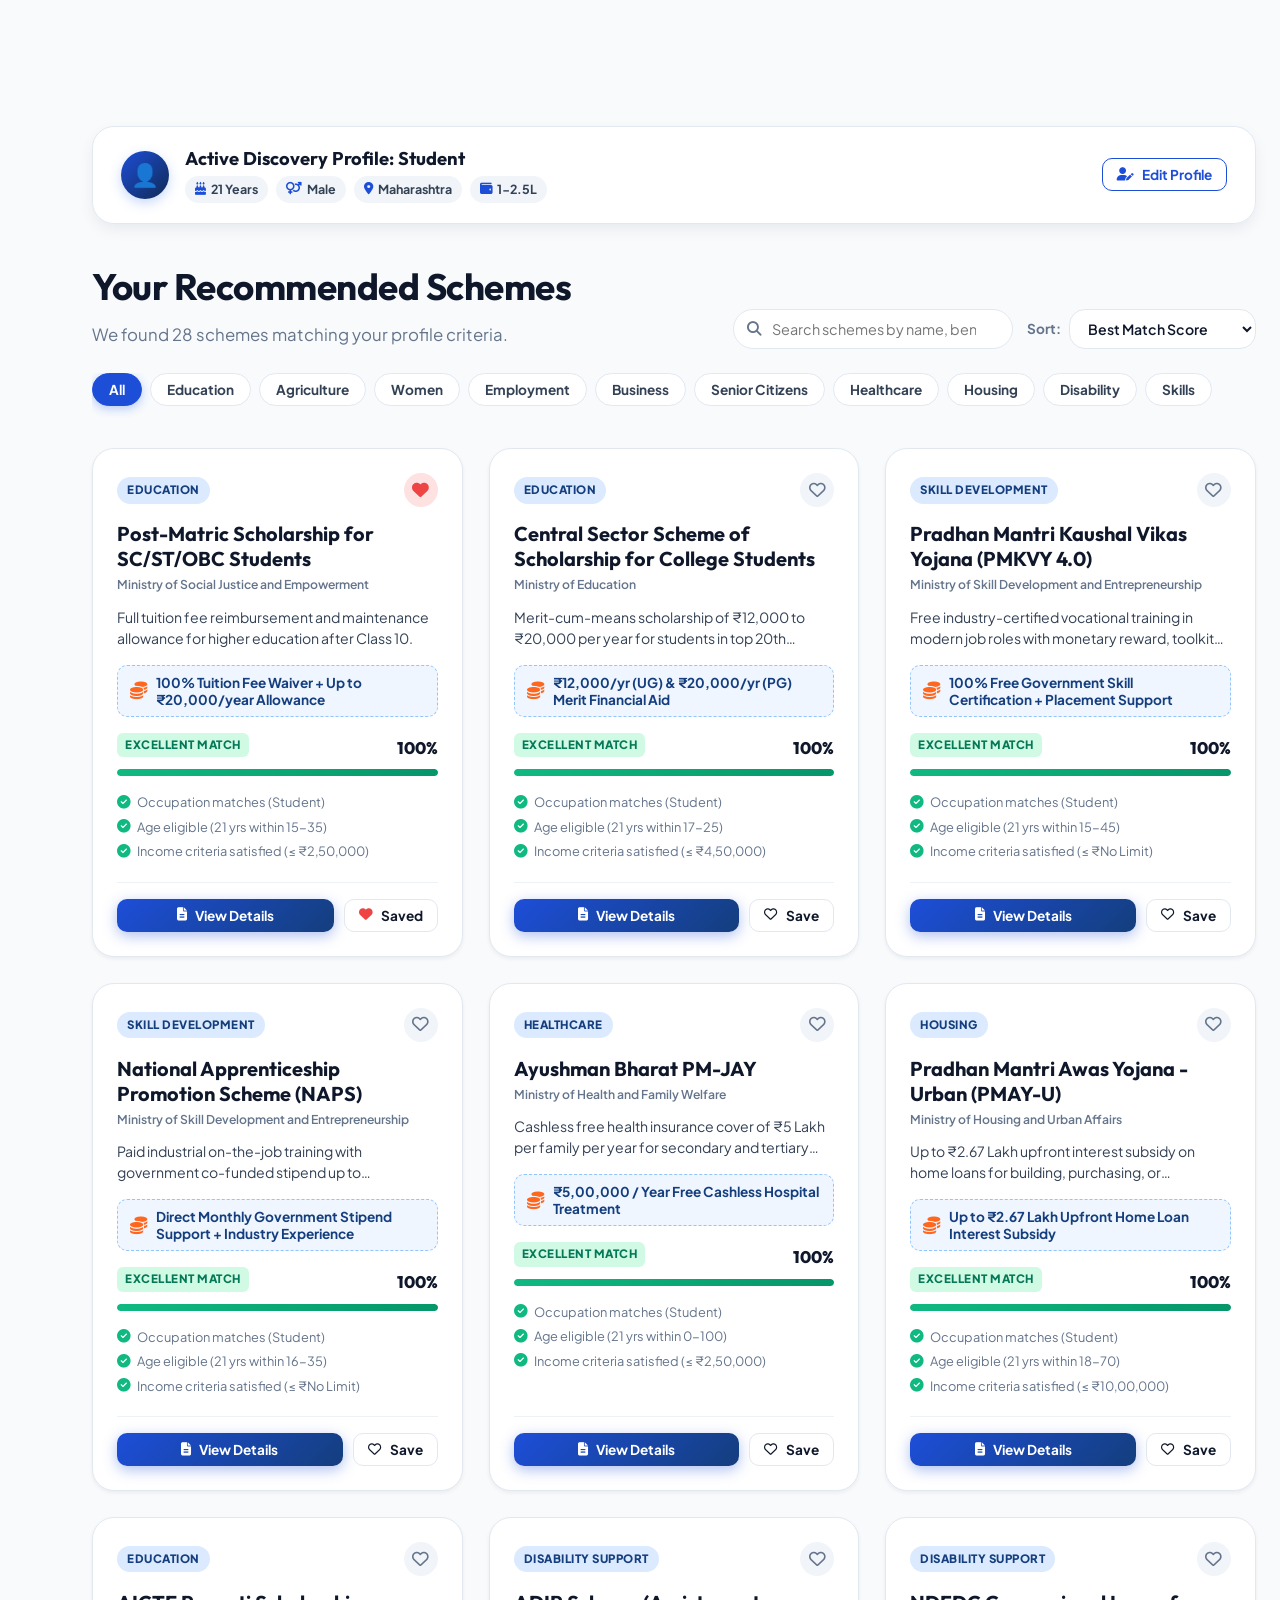
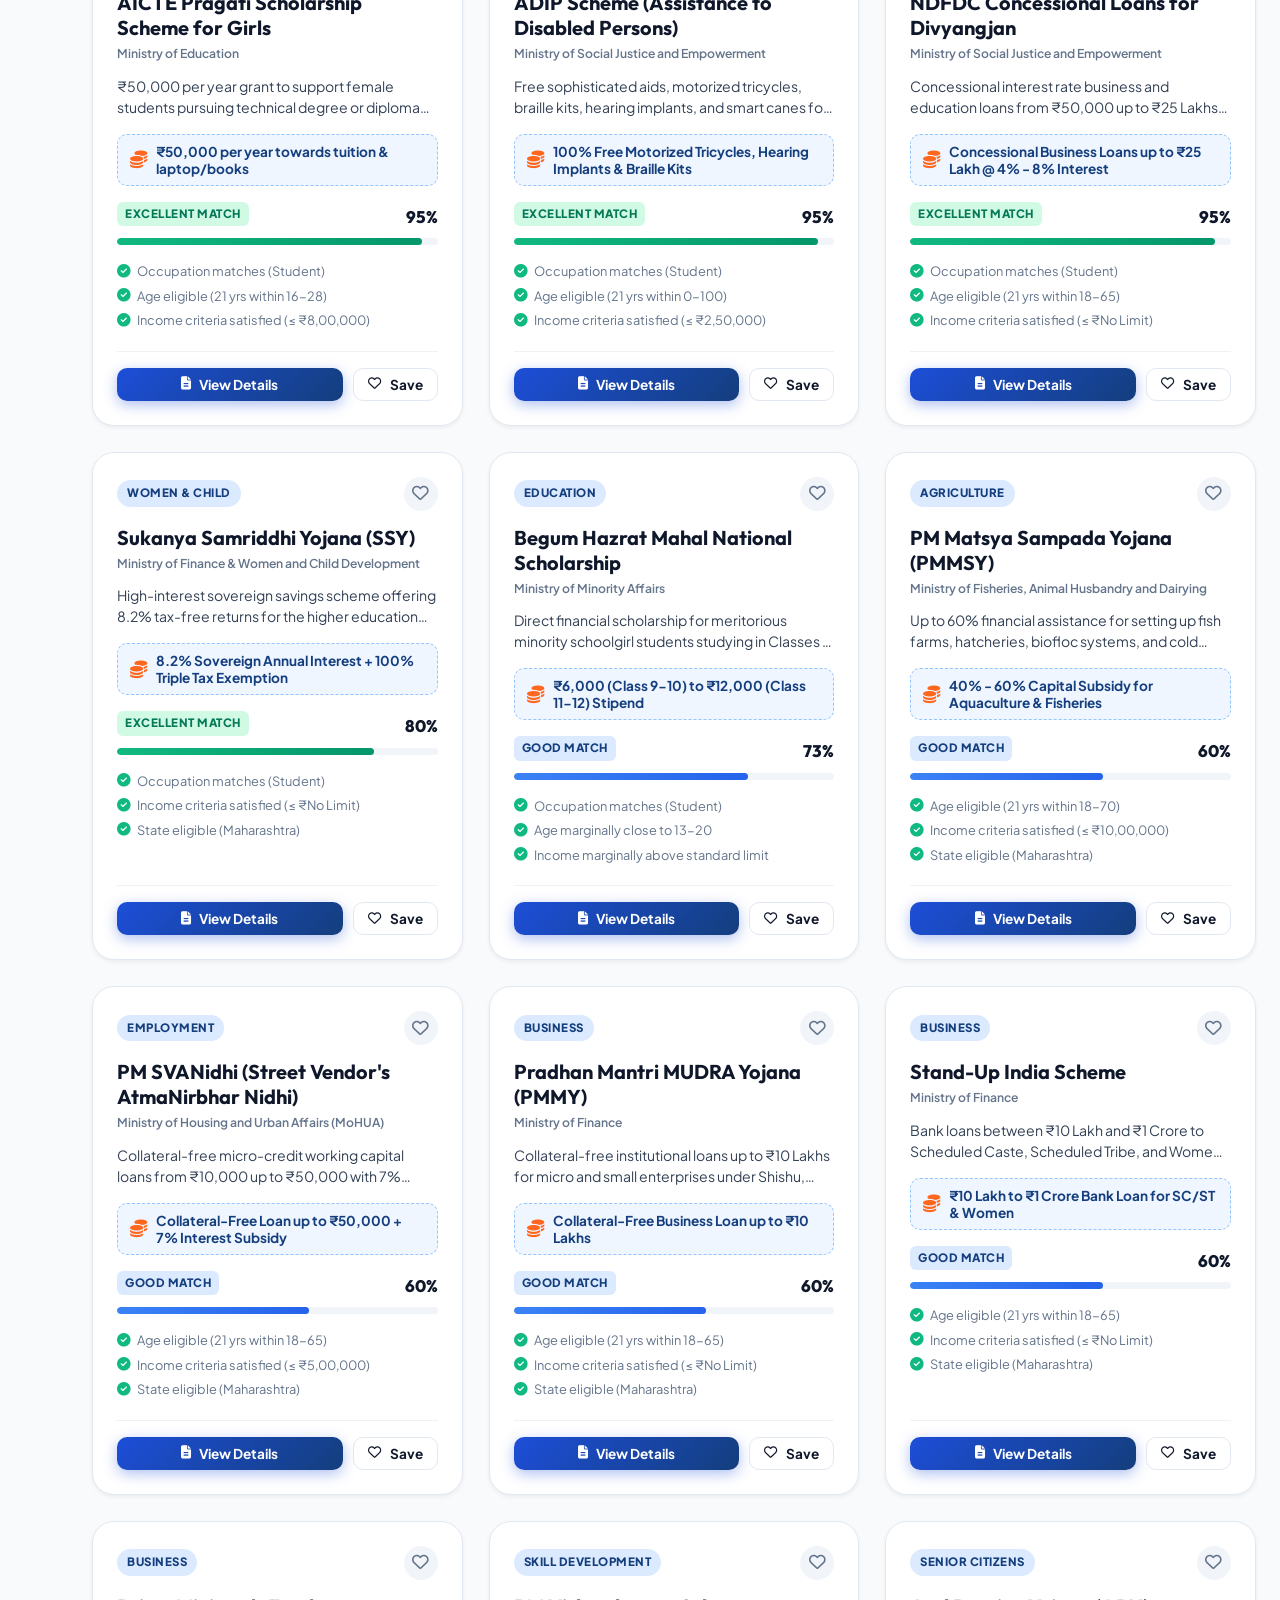
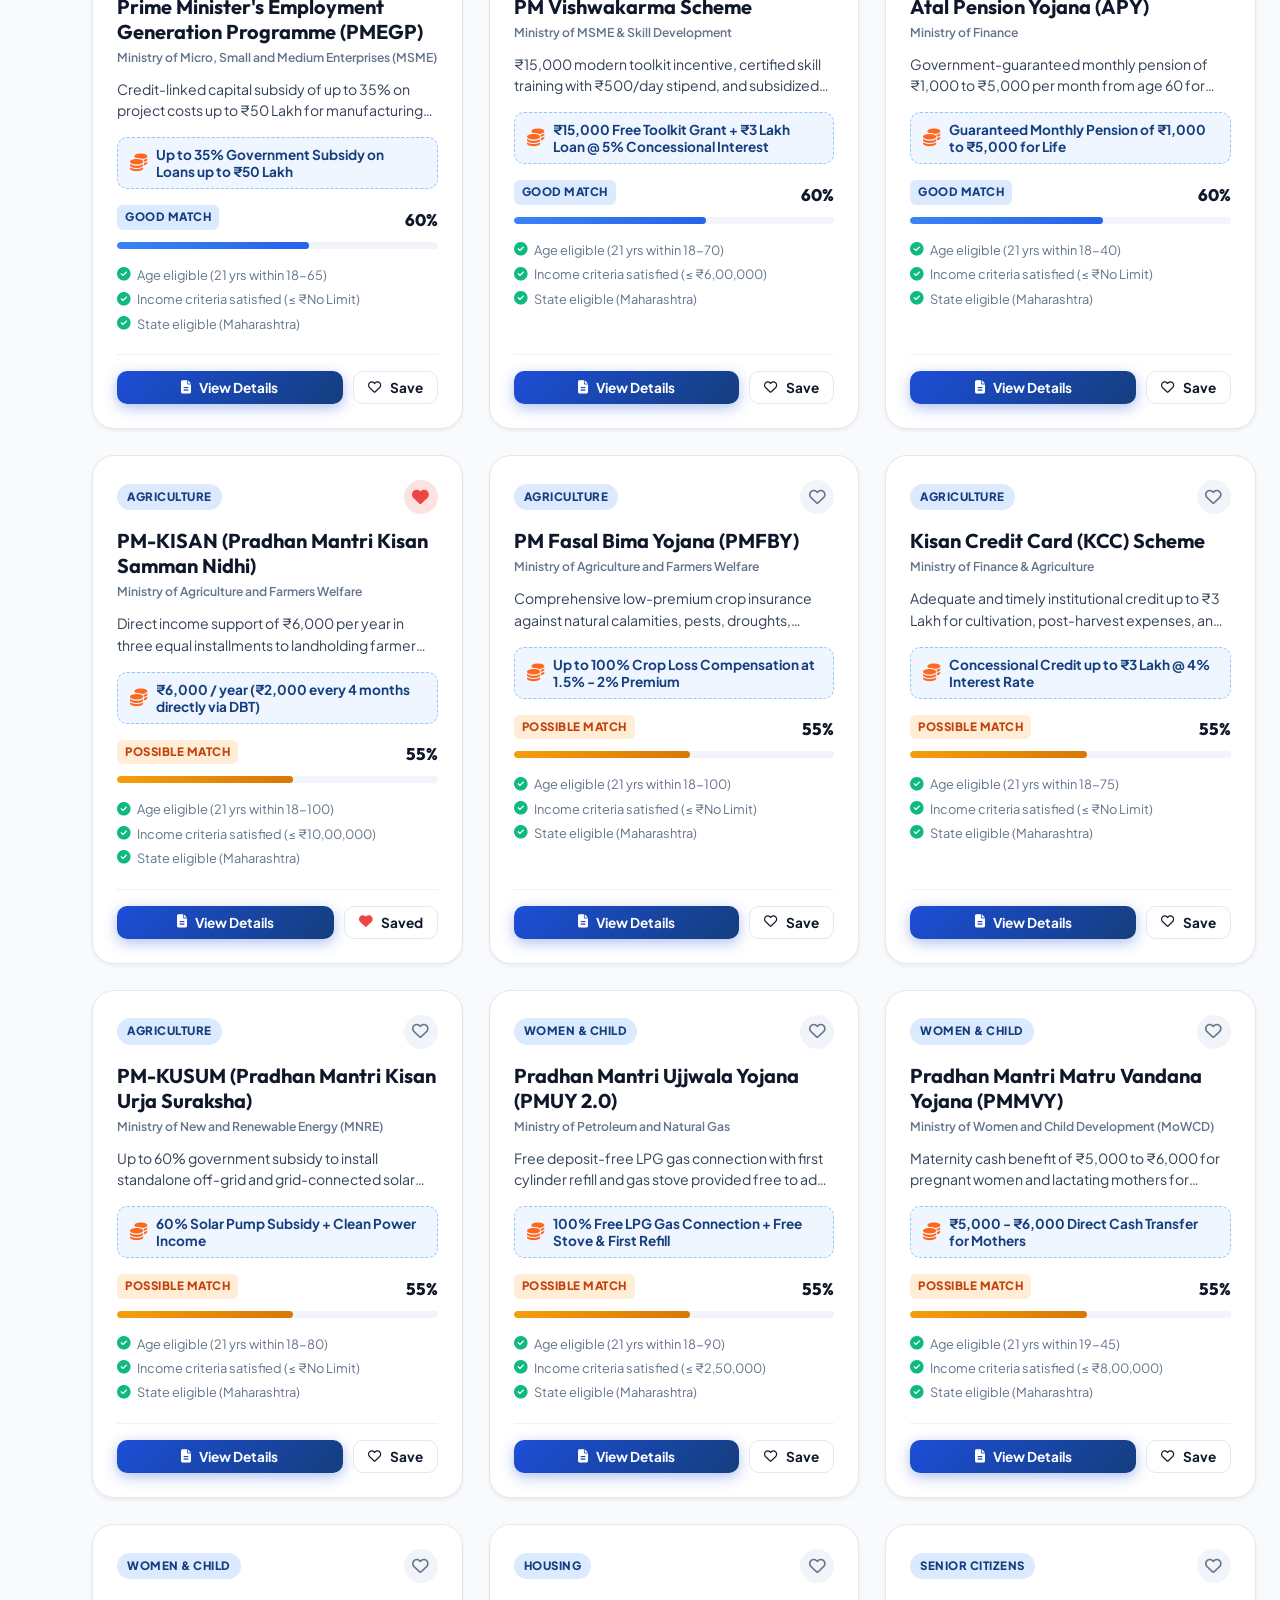
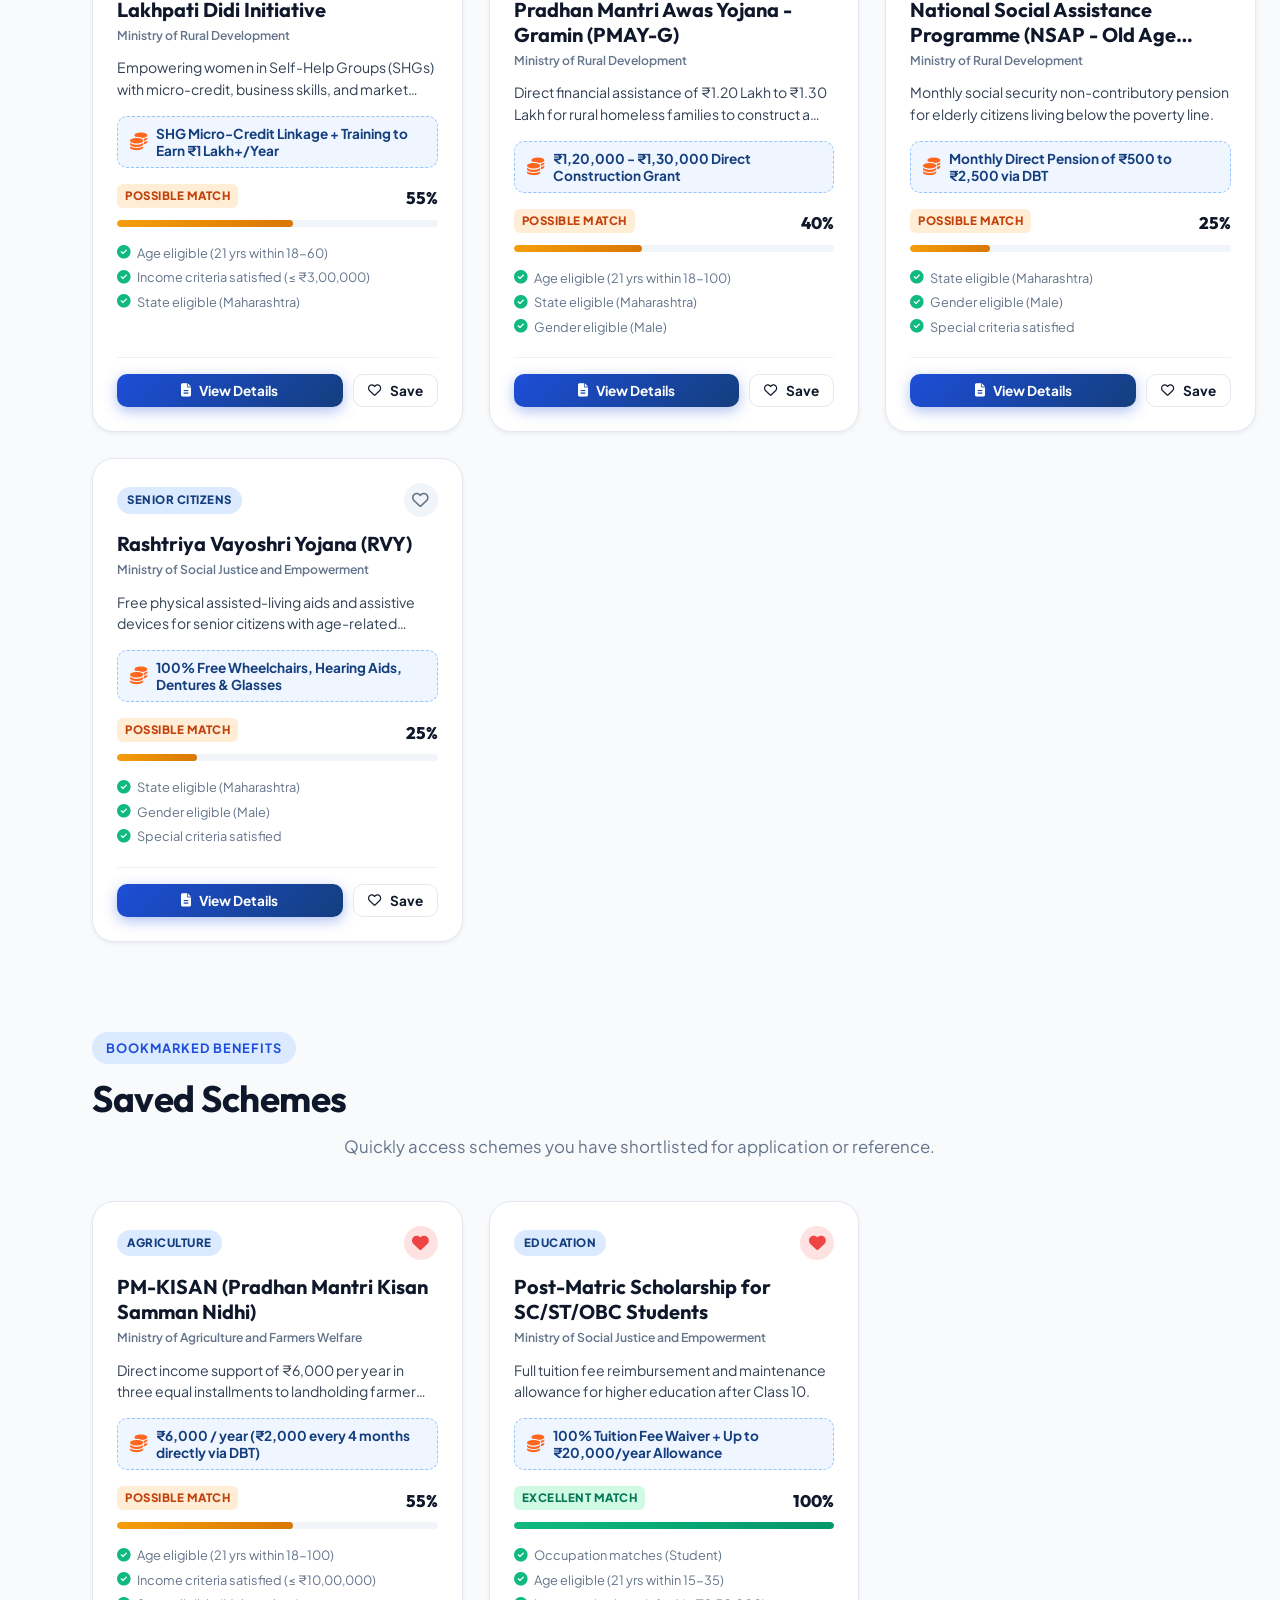
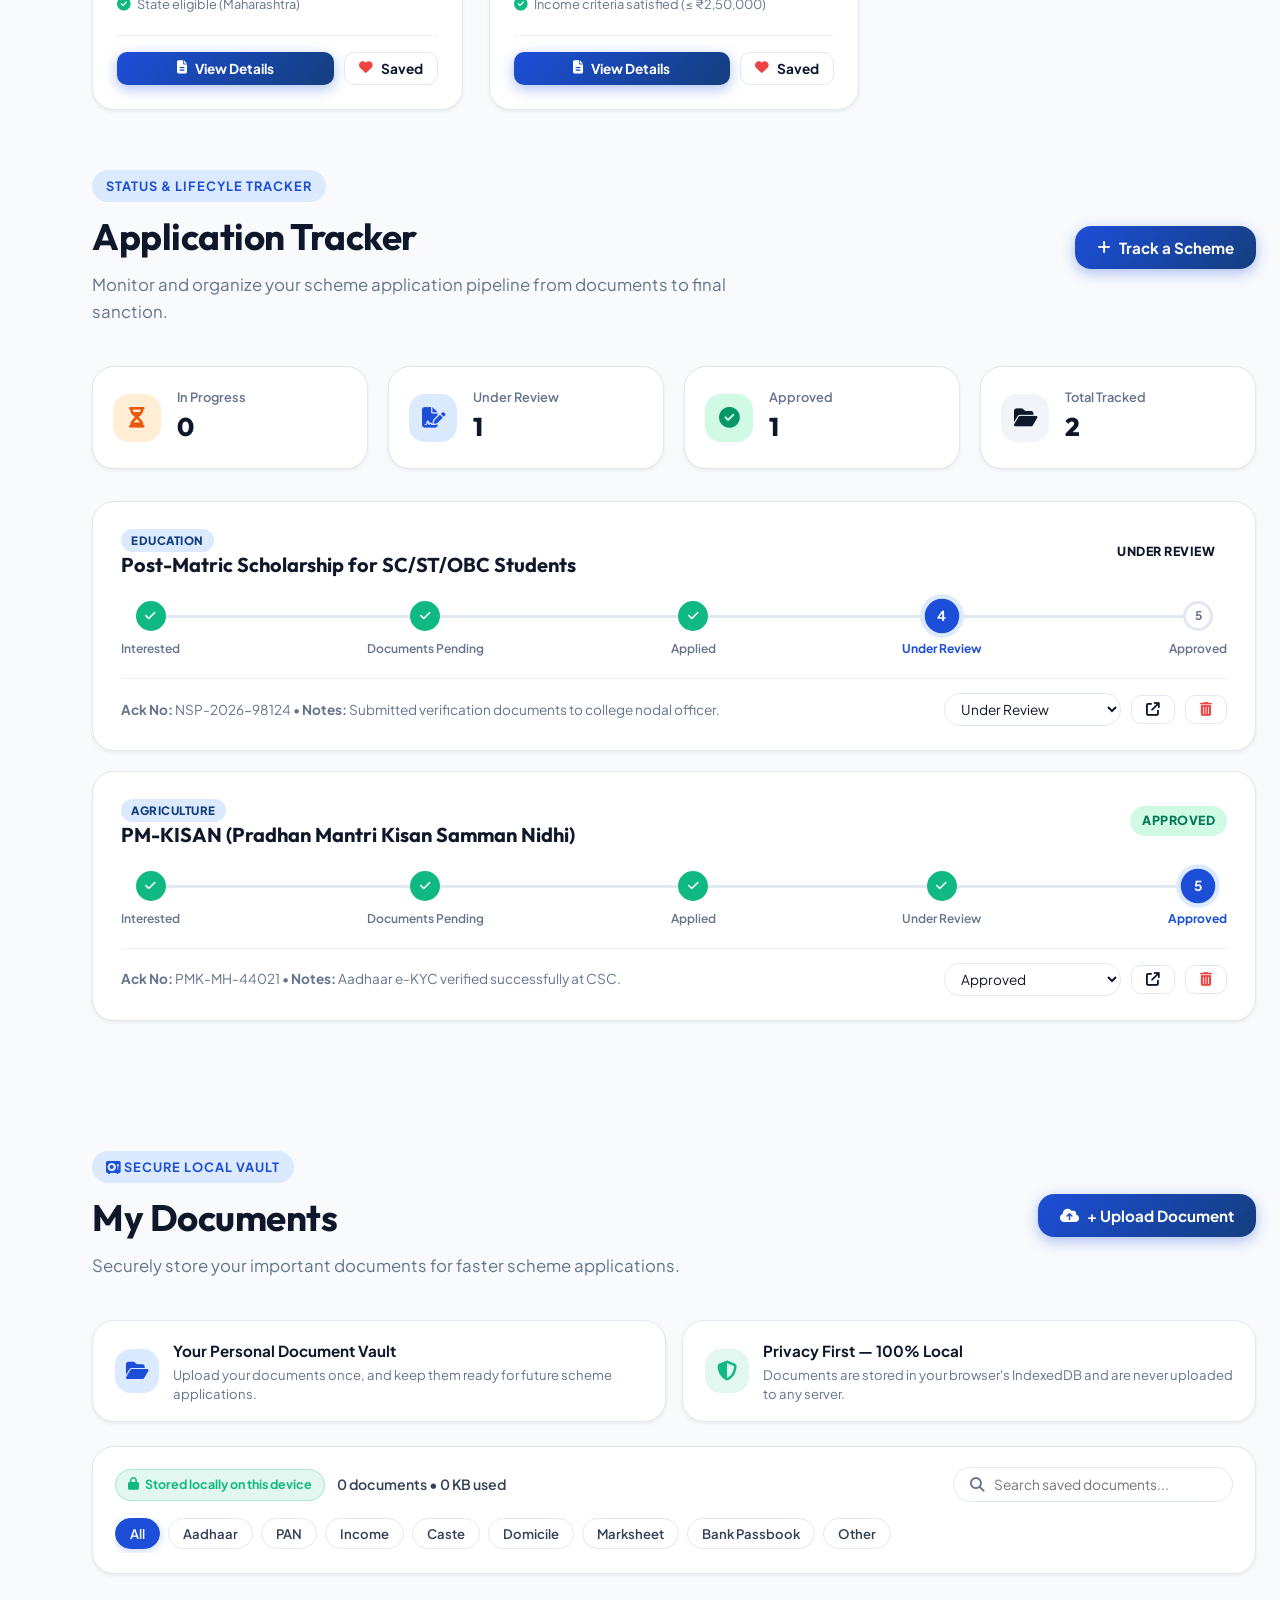
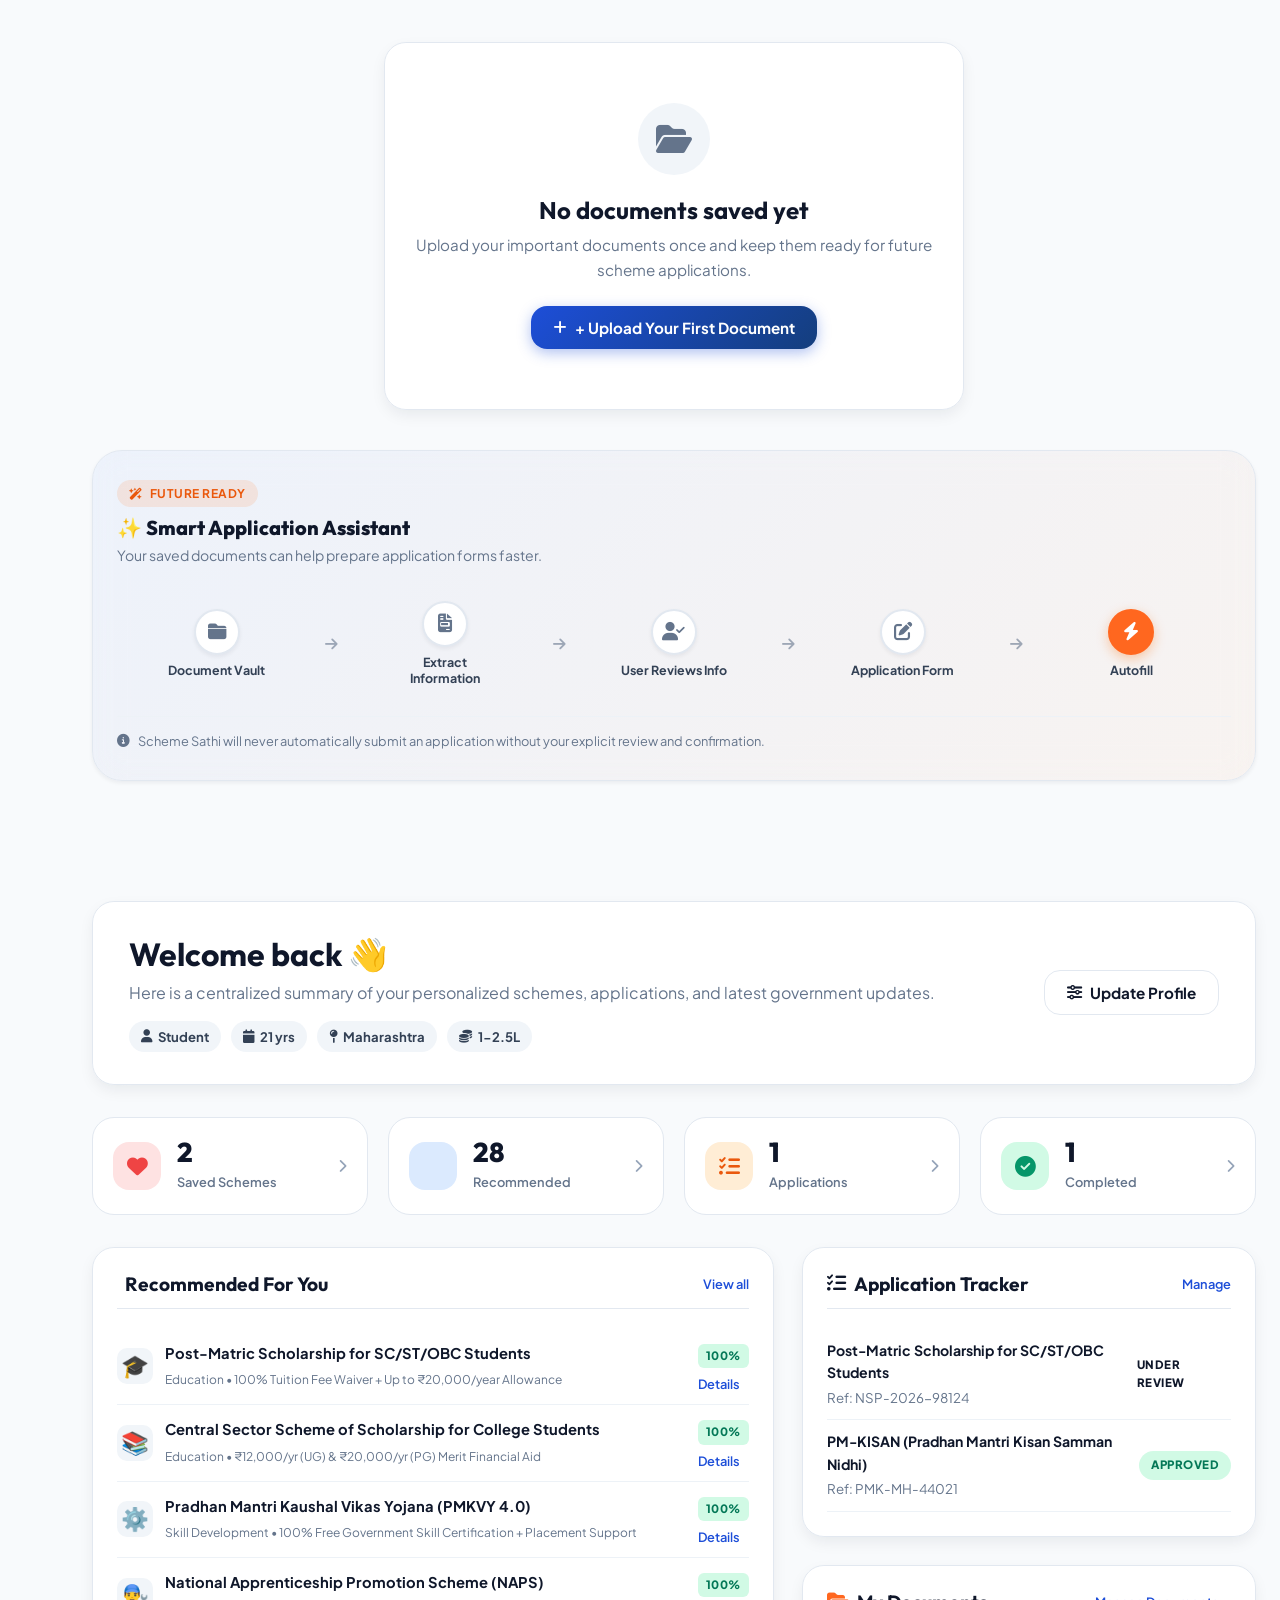
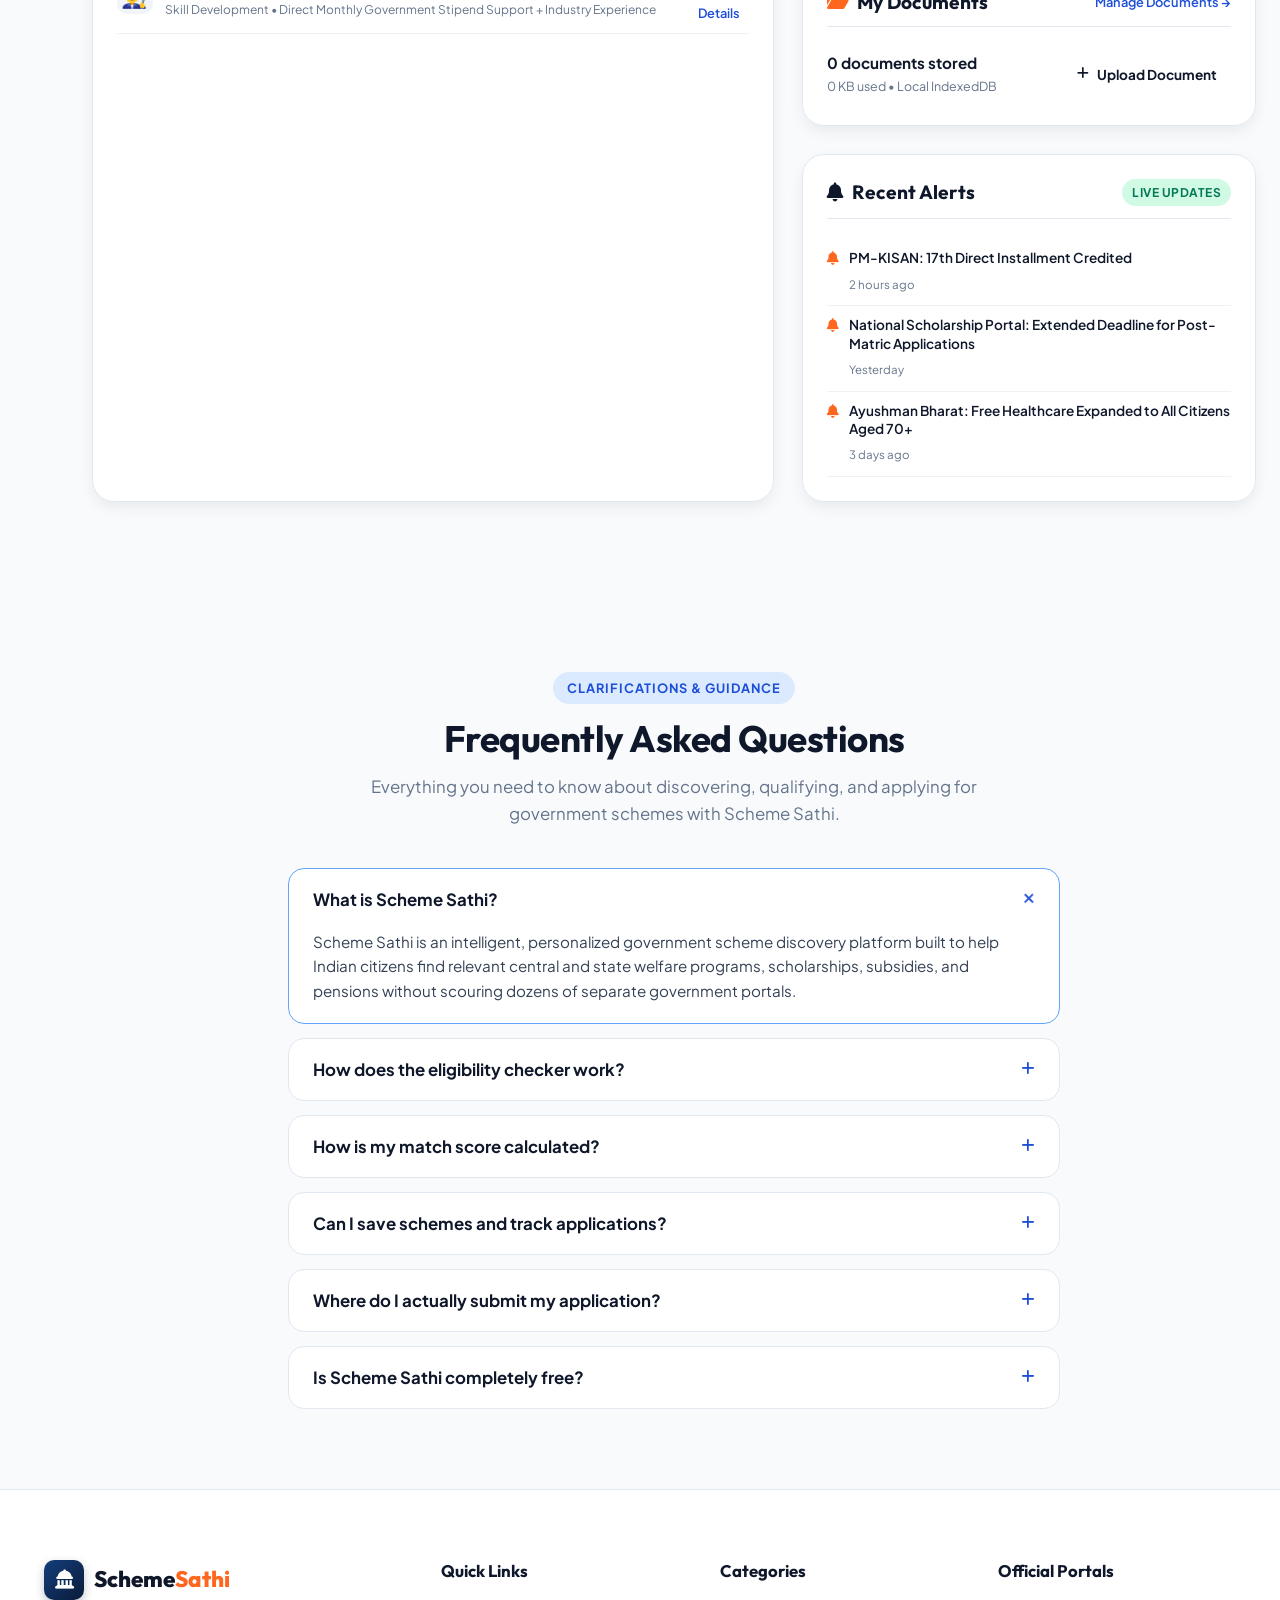
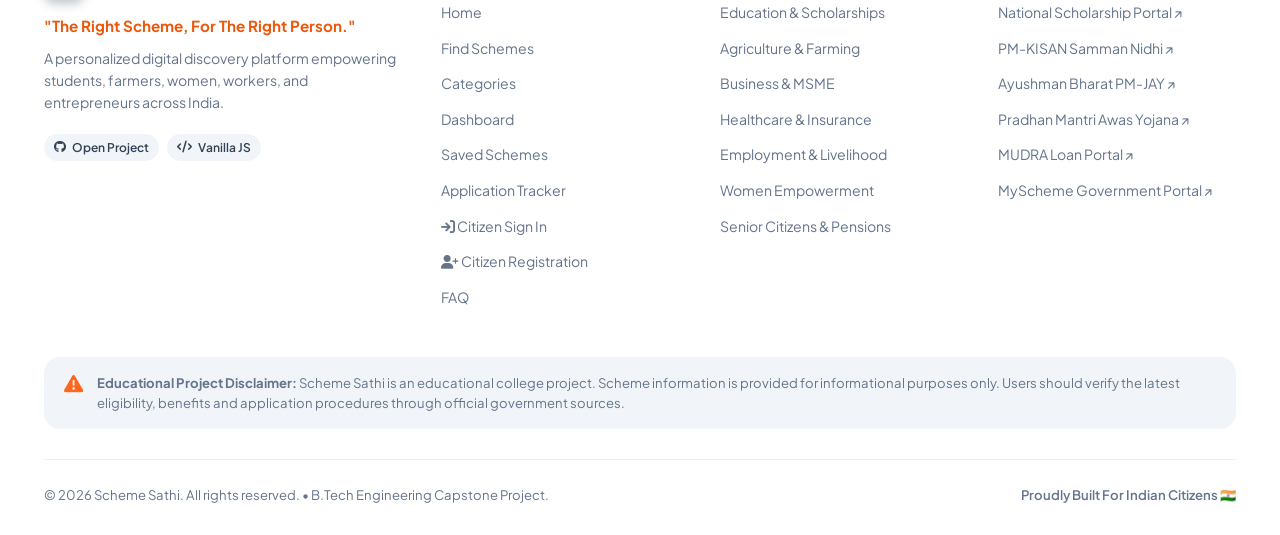
==== commit 3863cb1f: "feat: add Document Vault (My Documents) with IndexedDB client-side storage" ====
--- a/index.html
+++ b/index.html
@@ -145,6 +145,11 @@
                     <span class="sidebar-icon"><i class="fa-solid fa-list-check"></i></span>
                     <span class="sidebar-label" data-i18n="navTracker">Tracker</span>
                 </a>
+                <a href="#documents" class="sidebar-nav-item" data-nav="documents" onclick="navigateTo('documents')" title="My Documents">
+                    <span class="sidebar-icon"><i class="fa-solid fa-folder-open"></i></span>
+                    <span class="sidebar-label" data-i18n="navDocuments">My Documents</span>
+                    <span class="sidebar-badge counter-badge" id="sidebarDocBadge" style="display: none;">0</span>
+                </a>
             </nav>
 
             <!-- Bottom Section: Help & FAQs and Mobile Account Area -->
@@ -1030,6 +1035,126 @@
             </div>
         </section>
 
+        <!-- SECTION 6b: DOCUMENT VAULT / MY DOCUMENTS -->
+        <section class="documents-section spa-section" id="documentsSection">
+            <div class="container">
+                <!-- Section Header -->
+                <div class="section-header d-flex-between">
+                    <div>
+                        <div class="section-subtitle-tag"><i class="fa-solid fa-vault"></i> Secure Local Vault</div>
+                        <h2 class="section-title">My Documents</h2>
+                        <p class="section-desc">Securely store your important documents for faster scheme applications.</p>
+                    </div>
+                    <div class="header-action-wrap">
+                        <button class="btn btn-primary" onclick="openUploadDocumentModal()">
+                            <i class="fa-solid fa-cloud-arrow-up"></i> <span>+ Upload Document</span>
+                        </button>
+                    </div>
+                </div>
+
+                <!-- Info Cards Banner -->
+                <div class="vault-info-banner-grid">
+                    <div class="vault-info-card glass-panel">
+                        <div class="vic-icon"><i class="fa-solid fa-folder-open"></i></div>
+                        <div class="vic-content">
+                            <strong>Your Personal Document Vault</strong>
+                            <p>Upload your documents once, and keep them ready for future scheme applications.</p>
+                        </div>
+                    </div>
+                    <div class="vault-info-card glass-panel privacy">
+                        <div class="vic-icon"><i class="fa-solid fa-shield-halved"></i></div>
+                        <div class="vic-content">
+                            <strong>Privacy First — 100% Local</strong>
+                            <p>Documents are stored in your browser's IndexedDB and are never uploaded to any server.</p>
+                        </div>
+                    </div>
+                </div>
+
+                <!-- Storage Metric & Filter Controls Bar -->
+                <div class="vault-controls-card glass-panel">
+                    <div class="vc-top-row">
+                        <div class="vault-storage-status">
+                            <span class="storage-badge"><i class="fa-solid fa-lock"></i> Stored locally on this device</span>
+                            <span class="storage-text" id="vaultStorageText">0 documents • 0 KB used</span>
+                        </div>
+                        <div class="vault-search-box">
+                            <i class="fa-solid fa-magnifying-glass"></i>
+                            <input type="text" id="docSearchInput" placeholder="Search saved documents..." oninput="handleDocumentSearch(this.value)">
+                        </div>
+                    </div>
+
+                    <!-- Category Filter Pills -->
+                    <div class="doc-filter-pills" id="docFilterPills">
+                        <button class="doc-pill active" onclick="filterDocumentsByCategory('All')">All</button>
+                        <button class="doc-pill" onclick="filterDocumentsByCategory('Aadhaar Card')">Aadhaar</button>
+                        <button class="doc-pill" onclick="filterDocumentsByCategory('PAN Card')">PAN</button>
+                        <button class="doc-pill" onclick="filterDocumentsByCategory('Income Certificate')">Income</button>
+                        <button class="doc-pill" onclick="filterDocumentsByCategory('Caste Certificate')">Caste</button>
+                        <button class="doc-pill" onclick="filterDocumentsByCategory('Domicile Certificate')">Domicile</button>
+                        <button class="doc-pill" onclick="filterDocumentsByCategory('Marksheet')">Marksheet</button>
+                        <button class="doc-pill" onclick="filterDocumentsByCategory('Bank Passbook')">Bank Passbook</button>
+                        <button class="doc-pill" onclick="filterDocumentsByCategory('Other Document')">Other</button>
+                    </div>
+                </div>
+
+                <!-- Documents Cards Grid -->
+                <div class="doc-cards-grid" id="documentsGrid">
+                    <!-- Populated dynamically via JS from IndexedDB -->
+                </div>
+
+                <!-- Empty State (Shown when 0 documents match) -->
+                <div class="empty-state-card glass-panel" id="documentsEmptyState" style="display: none;">
+                    <div class="empty-icon-wrap">
+                        <i class="fa-solid fa-folder-open"></i>
+                    </div>
+                    <h3 class="empty-title">No documents saved yet</h3>
+                    <p class="empty-desc">Upload your important documents once and keep them ready for future scheme applications.</p>
+                    <button class="btn btn-primary" onclick="openUploadDocumentModal()">
+                        <i class="fa-solid fa-plus"></i> <span>+ Upload Your First Document</span>
+                    </button>
+                </div>
+
+                <!-- Future-Ready Smart Application Assistant Card -->
+                <div class="smart-assistant-card glass-panel">
+                    <div class="sac-header">
+                        <div class="sac-badge"><i class="fa-solid fa-wand-magic-sparkles"></i> Future Ready</div>
+                        <h4 class="sac-title">✨ Smart Application Assistant</h4>
+                        <p class="sac-desc">Your saved documents can help prepare application forms faster.</p>
+                    </div>
+                    <div class="sac-pipeline">
+                        <div class="sac-step">
+                            <div class="step-circle"><i class="fa-solid fa-folder-closed"></i></div>
+                            <span class="step-lbl">Document Vault</span>
+                        </div>
+                        <div class="sac-arrow"><i class="fa-solid fa-arrow-right"></i></div>
+                        <div class="sac-step">
+                            <div class="step-circle"><i class="fa-solid fa-file-invoice"></i></div>
+                            <span class="step-lbl">Extract Information</span>
+                        </div>
+                        <div class="sac-arrow"><i class="fa-solid fa-arrow-right"></i></div>
+                        <div class="sac-step">
+                            <div class="step-circle"><i class="fa-solid fa-user-check"></i></div>
+                            <span class="step-lbl">User Reviews Info</span>
+                        </div>
+                        <div class="sac-arrow"><i class="fa-solid fa-arrow-right"></i></div>
+                        <div class="sac-step">
+                            <div class="step-circle"><i class="fa-solid fa-pen-to-square"></i></div>
+                            <span class="step-lbl">Application Form</span>
+                        </div>
+                        <div class="sac-arrow"><i class="fa-solid fa-arrow-right"></i></div>
+                        <div class="sac-step">
+                            <div class="step-circle active"><i class="fa-solid fa-bolt"></i></div>
+                            <span class="step-lbl">Autofill</span>
+                        </div>
+                    </div>
+                    <div class="sac-footer-note">
+                        <i class="fa-solid fa-circle-info"></i>
+                        <span>Scheme Sathi will never automatically submit an application without your explicit review and confirmation.</span>
+                    </div>
+                </div>
+            </div>
+        </section>
+
         <!-- SECTION 7: USER DASHBOARD -->
         <section class="dashboard-section spa-section" id="dashboardSection">
             <div class="container">
@@ -1119,6 +1244,25 @@
                             </div>
                         </div>
 
+                        <!-- Document Vault Widget -->
+                        <div class="dash-widget glass-panel">
+                            <div class="widget-header">
+                                <h3 class="widget-title"><i class="fa-solid fa-folder-open" style="color: var(--accent-500);"></i> <span>My Documents</span></h3>
+                                <button class="text-btn" onclick="navigateTo('documents')">Manage Documents →</button>
+                            </div>
+                            <div class="widget-body" id="dashDocWidgetBody">
+                                <div class="dash-doc-summary">
+                                    <div class="dds-info">
+                                        <strong class="dds-count" id="dashDocCount">0 documents stored</strong>
+                                        <span class="dds-sub text-muted" id="dashDocStorage">0 KB used • Local IndexedDB</span>
+                                    </div>
+                                    <button class="btn btn-outline btn-sm" onclick="openUploadDocumentModal()">
+                                        <i class="fa-solid fa-plus"></i> Upload Document
+                                    </button>
+                                </div>
+                            </div>
+                        </div>
+
                         <!-- Recent Alerts Widget -->
                         <div class="dash-widget glass-panel">
                             <div class="widget-header">
@@ -1709,6 +1853,115 @@
         </div>
     </div>
 
+    <!-- UPLOAD DOCUMENT MODAL -->
+    <div class="modal-backdrop" id="uploadDocModalBackdrop" onclick="closeUploadDocumentModal(event)">
+        <div class="modal-container modal-sm glass-panel" id="uploadDocModalContainer">
+            <div class="modal-header">
+                <h3 class="modal-title"><i class="fa-solid fa-cloud-arrow-up" style="color: var(--primary-600);"></i> Upload Document</h3>
+                <button class="modal-close-btn" onclick="closeUploadDocumentModal()"><i class="fa-solid fa-xmark"></i></button>
+            </div>
+            <form id="uploadDocForm" onsubmit="handleDocumentUploadSubmit(event)">
+                <div class="modal-body">
+                    <!-- Dropzone / File Picker -->
+                    <div class="doc-upload-dropzone" id="docDropzone" onclick="document.getElementById('docFileInput').click()">
+                        <input type="file" id="docFileInput" accept=".pdf,.jpg,.jpeg,.png" style="display: none;" onchange="handleFileSelected(this)">
+                        <div class="dropzone-icon"><i class="fa-solid fa-file-arrow-up"></i></div>
+                        <strong class="dropzone-title" id="dropzoneTitle">Click to choose a file or drag here</strong>
+                        <span class="dropzone-sub">Supported: PDF, JPG, JPEG, PNG (Max 15MB)</span>
+                        <div class="dropzone-file-info" id="dropzoneFileInfo" style="display: none;">
+                            <span class="dfi-name" id="dfiName">file.pdf</span>
+                            <span class="dfi-size" id="dfiSize">245 KB</span>
+                        </div>
+                    </div>
+
+                    <div class="form-group mb-3 mt-3">
+                        <label class="form-label" for="docNameInput">Document Name <span class="req">*</span></label>
+                        <input type="text" id="docNameInput" class="form-control" placeholder="e.g. My Income Certificate 2026" required>
+                    </div>
+
+                    <div class="form-group mb-3">
+                        <label class="form-label" for="docTypeSelect">Document Type <span class="req">*</span></label>
+                        <select id="docTypeSelect" class="form-control" required>
+                            <option value="" disabled selected>Select Document Type</option>
+                            <option value="Aadhaar Card">📄 Aadhaar Card</option>
+                            <option value="PAN Card">📄 PAN Card</option>
+                            <option value="Domicile Certificate">📄 Domicile Certificate</option>
+                            <option value="Caste Certificate">📄 Caste Certificate</option>
+                            <option value="Income Certificate">📄 Income Certificate</option>
+                            <option value="Residence Certificate">📄 Residence Certificate</option>
+                            <option value="Marksheet">📄 Marksheet / Degree</option>
+                            <option value="Disability Certificate">📄 Disability Certificate</option>
+                            <option value="Bank Passbook">📄 Bank Passbook / Statement</option>
+                            <option value="Other Document">📄 Other Document</option>
+                        </select>
+                    </div>
+
+                    <div class="form-group">
+                        <label class="form-label" for="docDescInput">Optional Description</label>
+                        <textarea id="docDescInput" class="form-control" rows="2" placeholder="e.g. Valid until March 2027, issued by Tehsildar"></textarea>
+                    </div>
+
+                    <div class="privacy-note-box mt-3">
+                        <i class="fa-solid fa-lock"></i>
+                        <span>Stored locally in your browser's IndexedDB. Never uploaded to an external server.</span>
+                    </div>
+                </div>
+                <div class="modal-footer">
+                    <button type="button" class="btn btn-secondary" onclick="closeUploadDocumentModal()">Cancel</button>
+                    <button type="submit" class="btn btn-primary" id="saveDocBtn">
+                        <i class="fa-solid fa-floppy-disk"></i> Save Document
+                    </button>
+                </div>
+            </form>
+        </div>
+    </div>
+
+    <!-- PREVIEW DOCUMENT MODAL -->
+    <div class="modal-backdrop" id="previewDocModalBackdrop" onclick="closePreviewDocumentModal(event)">
+        <div class="modal-container glass-panel" id="previewDocModalContainer" style="max-width: 900px;">
+            <div class="modal-header">
+                <div class="modal-header-meta">
+                    <h3 class="modal-title" id="previewDocTitle">Document Preview</h3>
+                    <span class="badge-tag" id="previewDocTypeBadge">PDF</span>
+                </div>
+                <button class="modal-close-btn" onclick="closePreviewDocumentModal()"><i class="fa-solid fa-xmark"></i></button>
+            </div>
+            <div class="modal-body doc-preview-body" id="previewDocBody">
+                <!-- Injected preview content (iframe for PDF, img for images) -->
+            </div>
+            <div class="modal-footer d-flex-between">
+                <span class="text-muted text-sm" id="previewDocMeta">Uploaded: 13 Sep 2026 • 245 KB</span>
+                <div class="d-flex gap-2">
+                    <button type="button" class="btn btn-secondary" onclick="closePreviewDocumentModal()">Close</button>
+                    <button type="button" class="btn btn-primary" id="previewDownloadBtn">
+                        <i class="fa-solid fa-download"></i> Download
+                    </button>
+                </div>
+            </div>
+        </div>
+    </div>
+
+    <!-- DELETE DOCUMENT CONFIRMATION MODAL -->
+    <div class="modal-backdrop" id="deleteDocModalBackdrop" onclick="closeDeleteDocumentModal(event)">
+        <div class="modal-container modal-sm glass-panel">
+            <div class="modal-header">
+                <h3 class="modal-title text-danger"><i class="fa-solid fa-triangle-exclamation"></i> Delete Document</h3>
+                <button class="modal-close-btn" onclick="closeDeleteDocumentModal()"><i class="fa-solid fa-xmark"></i></button>
+            </div>
+            <div class="modal-body">
+                <p>Are you sure you want to delete this document?</p>
+                <div class="delete-doc-target-box mt-2" id="deleteDocTargetName">Document Name</div>
+                <p class="text-muted text-sm mt-2">This will permanently remove it from your device's IndexedDB storage.</p>
+            </div>
+            <div class="modal-footer">
+                <button type="button" class="btn btn-secondary" onclick="closeDeleteDocumentModal()">Cancel</button>
+                <button type="button" class="btn btn-outline text-danger" onclick="executeDeleteDocument()">
+                    <i class="fa-solid fa-trash"></i> Delete Permanently
+                </button>
+            </div>
+        </div>
+    </div>
+
     <!-- TOAST NOTIFICATIONS CONTAINER -->
     <div class="toast-container" id="toastContainer" aria-live="polite" aria-atomic="true"></div>
 
--- a/style.css
+++ b/style.css
@@ -4297,3 +4297,623 @@
     }
 }
 
+/* ==========================================================================
+   22. DOCUMENT VAULT / MY DOCUMENTS COMPONENT STYLES
+   ========================================================================== */
+
+.documents-section {
+    padding: 40px 0 60px 0;
+}
+
+/* Info Cards Banner */
+.vault-info-banner-grid {
+    display: grid;
+    grid-template-columns: repeat(2, 1fr);
+    gap: 16px;
+    margin-bottom: 24px;
+}
+
+.vault-info-card {
+    display: flex;
+    align-items: center;
+    gap: 14px;
+    padding: 18px 22px;
+    border-radius: var(--radius-lg);
+    background-color: var(--bg-surface-elevated);
+    border: 1px solid var(--border-light);
+    box-shadow: var(--shadow-sm);
+}
+
+.vic-icon {
+    width: 44px;
+    height: 44px;
+    border-radius: var(--radius-md);
+    background-color: var(--primary-100);
+    color: var(--primary-600);
+    display: flex;
+    align-items: center;
+    justify-content: center;
+    font-size: 1.25rem;
+    flex-shrink: 0;
+}
+
+.vault-info-card.privacy .vic-icon {
+    background-color: rgba(16, 185, 129, 0.12);
+    color: var(--success);
+}
+
+.vic-content strong {
+    display: block;
+    font-size: 0.95rem;
+    color: var(--text-primary);
+    margin-bottom: 3px;
+}
+
+.vic-content p {
+    font-size: 0.82rem;
+    color: var(--text-muted);
+    margin: 0;
+    line-height: 1.4;
+}
+
+/* Vault Controls Card (Storage Status, Search & Filter Pills) */
+.vault-controls-card {
+    padding: 20px 22px;
+    border-radius: var(--radius-lg);
+    margin-bottom: 28px;
+    background-color: var(--bg-surface-elevated);
+    border: 1px solid var(--border-light);
+    box-shadow: var(--shadow-sm);
+}
+
+.vc-top-row {
+    display: flex;
+    justify-content: space-between;
+    align-items: center;
+    gap: 16px;
+    margin-bottom: 16px;
+    flex-wrap: wrap;
+}
+
+.vault-storage-status {
+    display: flex;
+    align-items: center;
+    gap: 12px;
+    flex-wrap: wrap;
+}
+
+.storage-badge {
+    display: inline-flex;
+    align-items: center;
+    gap: 6px;
+    padding: 5px 12px;
+    border-radius: var(--radius-full);
+    font-size: 0.78rem;
+    font-weight: 700;
+    background-color: rgba(16, 185, 129, 0.12);
+    color: var(--success);
+    border: 1px solid rgba(16, 185, 129, 0.25);
+}
+
+.storage-text {
+    font-size: 0.88rem;
+    font-weight: 600;
+    color: var(--text-secondary);
+}
+
+.vault-search-box {
+    display: flex;
+    align-items: center;
+    gap: 10px;
+    background: var(--bg-surface);
+    border: 1px solid var(--border-light);
+    border-radius: var(--radius-full);
+    padding: 8px 16px;
+    width: 280px;
+    max-width: 100%;
+    transition: border-color var(--trans-fast), box-shadow var(--trans-fast);
+}
+
+.vault-search-box:focus-within {
+    border-color: var(--primary-500);
+    box-shadow: 0 0 0 3px rgba(37, 99, 235, 0.15);
+}
+
+.vault-search-box i {
+    color: var(--text-muted);
+    font-size: 0.9rem;
+}
+
+.vault-search-box input {
+    border: none;
+    background: transparent;
+    outline: none;
+    font-size: 0.86rem;
+    width: 100%;
+    color: var(--text-primary);
+}
+
+.doc-filter-pills {
+    display: flex;
+    gap: 8px;
+    overflow-x: auto;
+    padding-bottom: 4px;
+    scrollbar-width: none;
+}
+
+.doc-filter-pills::-webkit-scrollbar {
+    display: none;
+}
+
+.doc-pill {
+    padding: 6px 14px;
+    border-radius: var(--radius-full);
+    border: 1px solid var(--border-light);
+    background: var(--bg-surface);
+    color: var(--text-secondary);
+    font-size: 0.82rem;
+    font-weight: 600;
+    cursor: pointer;
+    white-space: nowrap;
+    transition: all var(--trans-fast);
+}
+
+.doc-pill:hover {
+    border-color: var(--primary-400);
+    color: var(--primary-600);
+    background: var(--bg-subtle);
+}
+
+.doc-pill.active {
+    background-color: var(--primary-600);
+    color: #ffffff;
+    border-color: var(--primary-600);
+    box-shadow: 0 2px 8px rgba(37, 99, 235, 0.25);
+}
+
+/* Document Cards Grid */
+.doc-cards-grid {
+    display: grid;
+    grid-template-columns: repeat(auto-fill, minmax(310px, 1fr));
+    gap: 20px;
+    margin-bottom: 32px;
+}
+
+.doc-card {
+    background-color: var(--bg-surface-elevated);
+    border: 1px solid var(--border-light);
+    border-radius: var(--radius-lg);
+    padding: 22px;
+    display: flex;
+    flex-direction: column;
+    justify-content: space-between;
+    transition: transform var(--trans-spring), box-shadow var(--trans-spring), border-color var(--trans-fast);
+    position: relative;
+    box-shadow: var(--shadow-sm);
+}
+
+.doc-card:hover {
+    transform: translateY(-4px);
+    box-shadow: var(--shadow-md);
+    border-color: var(--primary-300);
+}
+
+.doc-card-top {
+    display: flex;
+    align-items: flex-start;
+    gap: 14px;
+    margin-bottom: 12px;
+}
+
+.doc-format-icon {
+    width: 46px;
+    height: 46px;
+    border-radius: var(--radius-md);
+    display: flex;
+    align-items: center;
+    justify-content: center;
+    font-size: 1.35rem;
+    flex-shrink: 0;
+}
+
+.doc-format-icon.pdf {
+    background-color: rgba(239, 68, 68, 0.12);
+    color: #ef4444;
+    border: 1px solid rgba(239, 68, 68, 0.25);
+}
+
+.doc-format-icon.image {
+    background-color: rgba(59, 130, 246, 0.12);
+    color: #3b82f6;
+    border: 1px solid rgba(59, 130, 246, 0.25);
+}
+
+.doc-card-details {
+    flex: 1;
+    min-width: 0;
+}
+
+.doc-card-title {
+    font-size: 1rem;
+    font-weight: 700;
+    color: var(--text-primary);
+    margin-bottom: 4px;
+    overflow: hidden;
+    text-overflow: ellipsis;
+    white-space: nowrap;
+}
+
+.doc-card-type {
+    display: inline-block;
+    font-size: 0.74rem;
+    font-weight: 600;
+    padding: 2px 8px;
+    border-radius: var(--radius-xs);
+    background-color: var(--bg-subtle);
+    color: var(--primary-600);
+    margin-bottom: 6px;
+}
+
+.doc-card-desc {
+    font-size: 0.80rem;
+    color: var(--text-muted);
+    line-height: 1.35;
+    margin-bottom: 10px;
+    display: -webkit-box;
+    -webkit-line-clamp: 2;
+    -webkit-box-orient: vertical;
+    overflow: hidden;
+}
+
+.doc-card-meta {
+    display: flex;
+    justify-content: space-between;
+    align-items: center;
+    font-size: 0.76rem;
+    color: var(--text-muted);
+    padding-top: 10px;
+    border-top: 1px solid var(--border-subtle);
+    margin-bottom: 14px;
+}
+
+.doc-card-actions {
+    display: flex;
+    gap: 8px;
+    align-items: center;
+}
+
+.doc-card-actions .btn {
+    flex: 1;
+    padding: 8px 10px;
+    font-size: 0.82rem;
+}
+
+.doc-card-actions .btn-delete {
+    flex: 0 0 38px;
+    padding: 0;
+    height: 36px;
+    display: inline-flex;
+    align-items: center;
+    justify-content: center;
+    color: var(--danger);
+    border-color: rgba(239, 68, 68, 0.3);
+}
+
+.doc-card-actions .btn-delete:hover {
+    background-color: rgba(239, 68, 68, 0.1);
+    border-color: var(--danger);
+}
+
+/* Upload Dropzone inside Modal */
+.doc-upload-dropzone {
+    border: 2px dashed var(--border-hover);
+    border-radius: var(--radius-md);
+    padding: 28px 18px;
+    text-align: center;
+    cursor: pointer;
+    background-color: var(--bg-subtle);
+    transition: all var(--trans-fast);
+    display: flex;
+    flex-direction: column;
+    align-items: center;
+    justify-content: center;
+    gap: 6px;
+}
+
+.doc-upload-dropzone:hover {
+    border-color: var(--primary-500);
+    background-color: var(--primary-50);
+}
+
+[data-theme="dark"] .doc-upload-dropzone:hover {
+    background-color: rgba(37, 99, 235, 0.12);
+}
+
+.dropzone-icon {
+    font-size: 2.2rem;
+    color: var(--primary-500);
+    margin-bottom: 4px;
+}
+
+.dropzone-title {
+    font-size: 0.95rem;
+    color: var(--text-primary);
+}
+
+.dropzone-sub {
+    font-size: 0.78rem;
+    color: var(--text-muted);
+}
+
+.dropzone-file-info {
+    display: flex;
+    align-items: center;
+    gap: 10px;
+    margin-top: 10px;
+    padding: 6px 14px;
+    border-radius: var(--radius-full);
+    background-color: var(--primary-100);
+    color: var(--primary-700);
+    font-weight: 600;
+    font-size: 0.82rem;
+}
+
+[data-theme="dark"] .dropzone-file-info {
+    background-color: rgba(37, 99, 235, 0.25);
+    color: var(--primary-300);
+}
+
+.privacy-note-box {
+    display: flex;
+    align-items: center;
+    gap: 10px;
+    padding: 10px 14px;
+    border-radius: var(--radius-sm);
+    background-color: rgba(16, 185, 129, 0.08);
+    border: 1px solid rgba(16, 185, 129, 0.2);
+    color: var(--text-secondary);
+    font-size: 0.78rem;
+    line-height: 1.35;
+}
+
+.privacy-note-box i {
+    color: var(--success);
+    font-size: 0.95rem;
+    flex-shrink: 0;
+}
+
+/* Document Preview Modal Body */
+.doc-preview-body {
+    min-height: 480px;
+    max-height: 70vh;
+    padding: 0;
+    overflow: hidden;
+    display: flex;
+    align-items: center;
+    justify-content: center;
+    background-color: #0f172a;
+    border-radius: var(--radius-sm);
+}
+
+.doc-preview-frame {
+    width: 100%;
+    height: 65vh;
+    border: none;
+}
+
+.doc-preview-img {
+    max-width: 100%;
+    max-height: 65vh;
+    object-fit: contain;
+    padding: 12px;
+}
+
+.delete-doc-target-box {
+    padding: 12px 16px;
+    border-radius: var(--radius-sm);
+    background-color: var(--bg-subtle);
+    border: 1px solid var(--border-light);
+    font-weight: 700;
+    color: var(--text-primary);
+}
+
+/* Future-Ready Smart Application Assistant Card */
+.smart-assistant-card {
+    margin-top: 40px;
+    padding: 28px 24px;
+    border-radius: var(--radius-xl);
+    background: linear-gradient(135deg, rgba(37, 99, 235, 0.05), rgba(249, 115, 22, 0.05));
+    border: 1px solid var(--border-light);
+    box-shadow: var(--shadow-sm);
+}
+
+.sac-header {
+    margin-bottom: 24px;
+}
+
+.sac-badge {
+    display: inline-flex;
+    align-items: center;
+    gap: 6px;
+    padding: 4px 12px;
+    border-radius: var(--radius-full);
+    background-color: rgba(249, 115, 22, 0.12);
+    color: var(--accent-600);
+    font-size: 0.75rem;
+    font-weight: 700;
+    margin-bottom: 8px;
+    text-transform: uppercase;
+    letter-spacing: 0.5px;
+}
+
+.sac-title {
+    font-size: 1.25rem;
+    font-weight: 800;
+    color: var(--text-primary);
+    margin-bottom: 4px;
+}
+
+.sac-desc {
+    font-size: 0.88rem;
+    color: var(--text-muted);
+    margin: 0;
+}
+
+.sac-pipeline {
+    display: flex;
+    align-items: center;
+    justify-content: space-between;
+    gap: 8px;
+    margin-bottom: 20px;
+    overflow-x: auto;
+    padding: 10px 0;
+}
+
+.sac-step {
+    display: flex;
+    flex-direction: column;
+    align-items: center;
+    text-align: center;
+    gap: 8px;
+    flex: 1;
+    min-width: 90px;
+}
+
+.step-circle {
+    width: 46px;
+    height: 46px;
+    border-radius: 50%;
+    background-color: var(--bg-surface);
+    border: 2px solid var(--border-light);
+    display: flex;
+    align-items: center;
+    justify-content: center;
+    font-size: 1.15rem;
+    color: var(--text-muted);
+    box-shadow: var(--shadow-sm);
+    transition: all var(--trans-fast);
+}
+
+.step-circle.active {
+    background-color: var(--accent-500);
+    border-color: var(--accent-500);
+    color: #ffffff;
+    box-shadow: 0 4px 12px rgba(249, 115, 22, 0.35);
+}
+
+.step-lbl {
+    font-size: 0.78rem;
+    font-weight: 700;
+    color: var(--text-secondary);
+    max-width: 110px;
+    line-height: 1.25;
+}
+
+.sac-arrow {
+    color: var(--text-muted);
+    font-size: 0.9rem;
+    opacity: 0.6;
+    flex-shrink: 0;
+}
+
+.sac-footer-note {
+    display: flex;
+    align-items: center;
+    gap: 8px;
+    font-size: 0.8rem;
+    color: var(--text-muted);
+    padding-top: 14px;
+    border-top: 1px solid var(--border-subtle);
+}
+
+/* Vault badges inside Scheme Detail Modal Checklist */
+.vault-badge-avail {
+    display: inline-flex;
+    align-items: center;
+    gap: 5px;
+    font-size: 0.72rem;
+    font-weight: 700;
+    padding: 3px 9px;
+    border-radius: var(--radius-full);
+    background-color: rgba(16, 185, 129, 0.12);
+    color: var(--success);
+    margin-left: 8px;
+    white-space: nowrap;
+}
+
+.vault-btn-add {
+    display: inline-flex;
+    align-items: center;
+    gap: 4px;
+    font-size: 0.72rem;
+    font-weight: 600;
+    padding: 3px 9px;
+    border-radius: var(--radius-full);
+    background-color: rgba(37, 99, 235, 0.1);
+    color: var(--primary-600);
+    border: 1px dashed var(--primary-400);
+    cursor: pointer;
+    margin-left: 8px;
+    text-decoration: none;
+    transition: all var(--trans-fast);
+    white-space: nowrap;
+}
+
+.vault-btn-add:hover {
+    background-color: var(--primary-600);
+    color: #ffffff;
+    border-style: solid;
+}
+
+/* Dashboard Document Summary Widget */
+.dash-doc-summary {
+    display: flex;
+    justify-content: space-between;
+    align-items: center;
+    gap: 12px;
+    padding: 4px 0;
+}
+
+.dds-info {
+    display: flex;
+    flex-direction: column;
+    gap: 2px;
+}
+
+.dds-count {
+    font-size: 0.95rem;
+    font-weight: 700;
+    color: var(--text-primary);
+}
+
+.dds-sub {
+    font-size: 0.78rem;
+    color: var(--text-muted);
+}
+
+/* Responsive Rules for Document Vault */
+@media (max-width: 768px) {
+    .vault-info-banner-grid {
+        grid-template-columns: 1fr;
+    }
+    .vc-top-row {
+        flex-direction: column;
+        align-items: stretch;
+    }
+    .vault-search-box {
+        width: 100%;
+    }
+    .doc-cards-grid {
+        grid-template-columns: 1fr;
+    }
+    .doc-preview-frame {
+        height: 50vh;
+    }
+    .doc-preview-body {
+        min-height: 350px;
+    }
+    .sac-pipeline {
+        justify-content: flex-start;
+    }
+}
+
